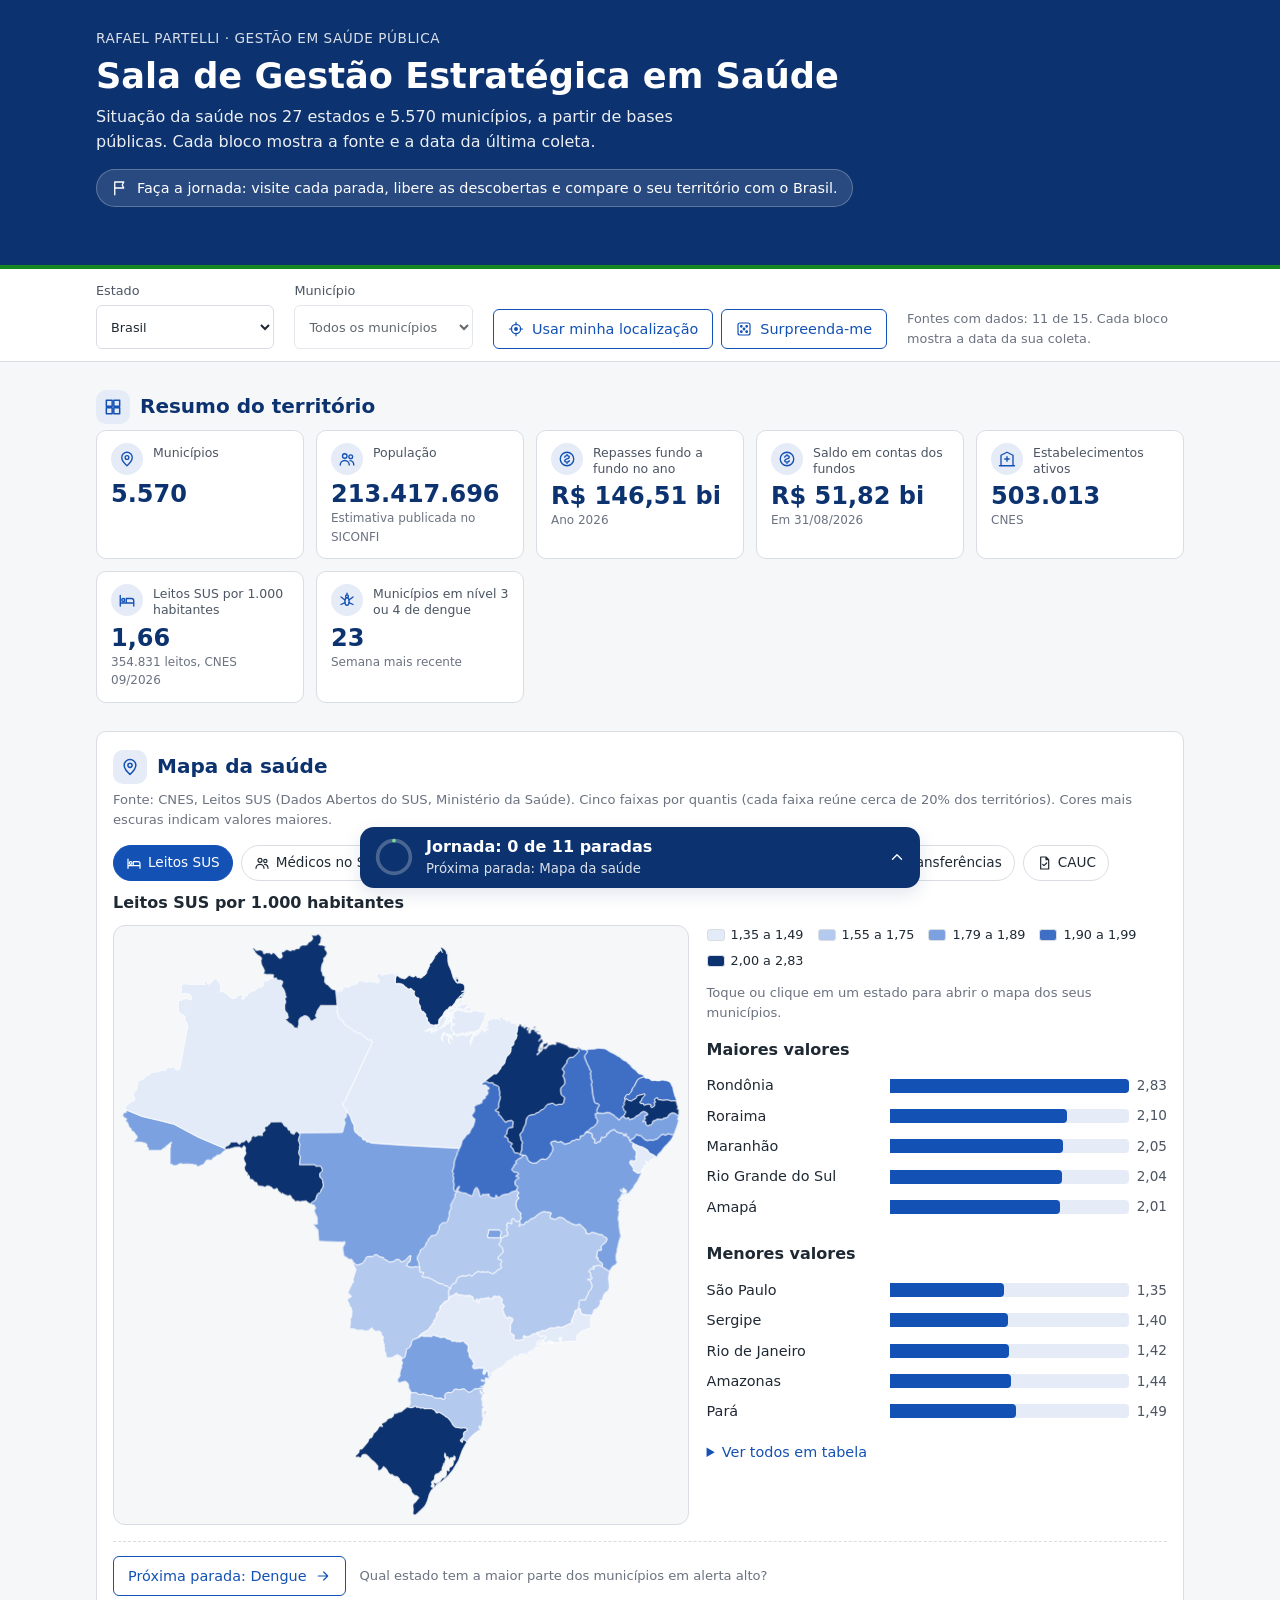
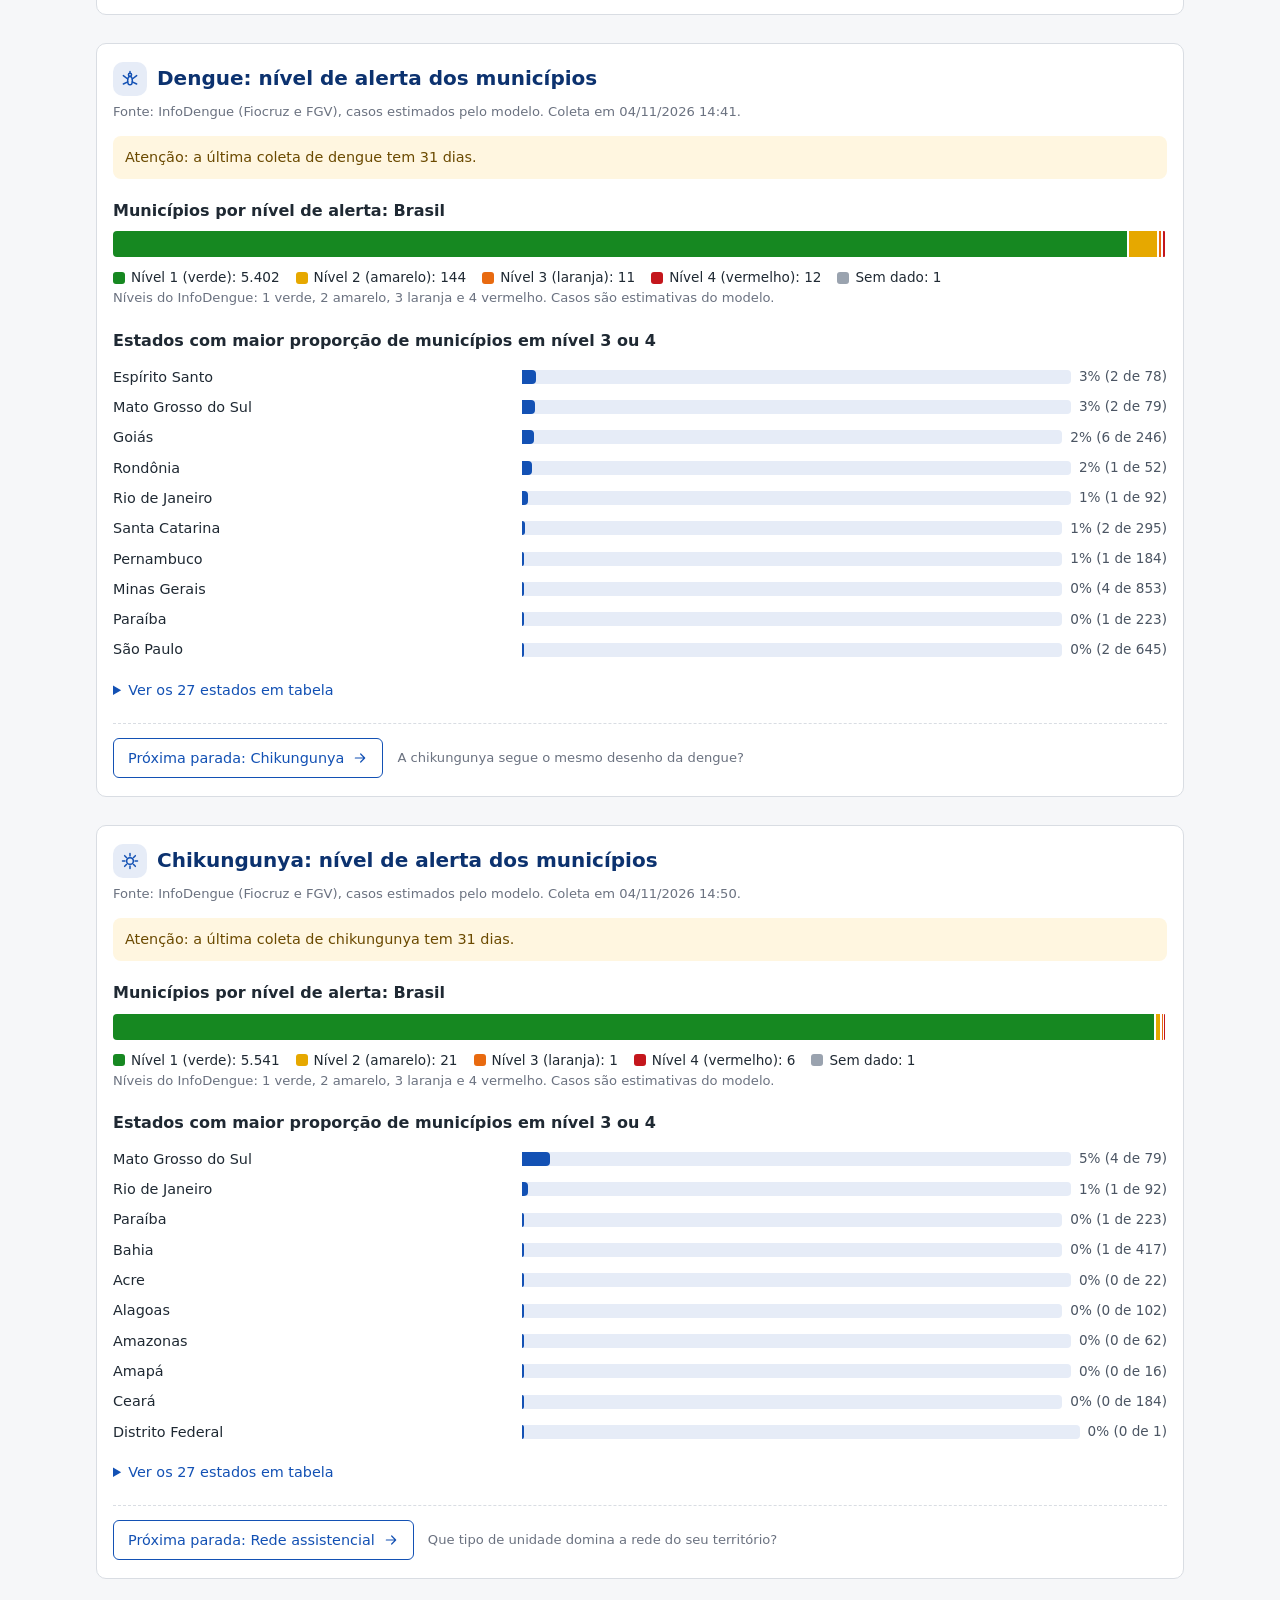
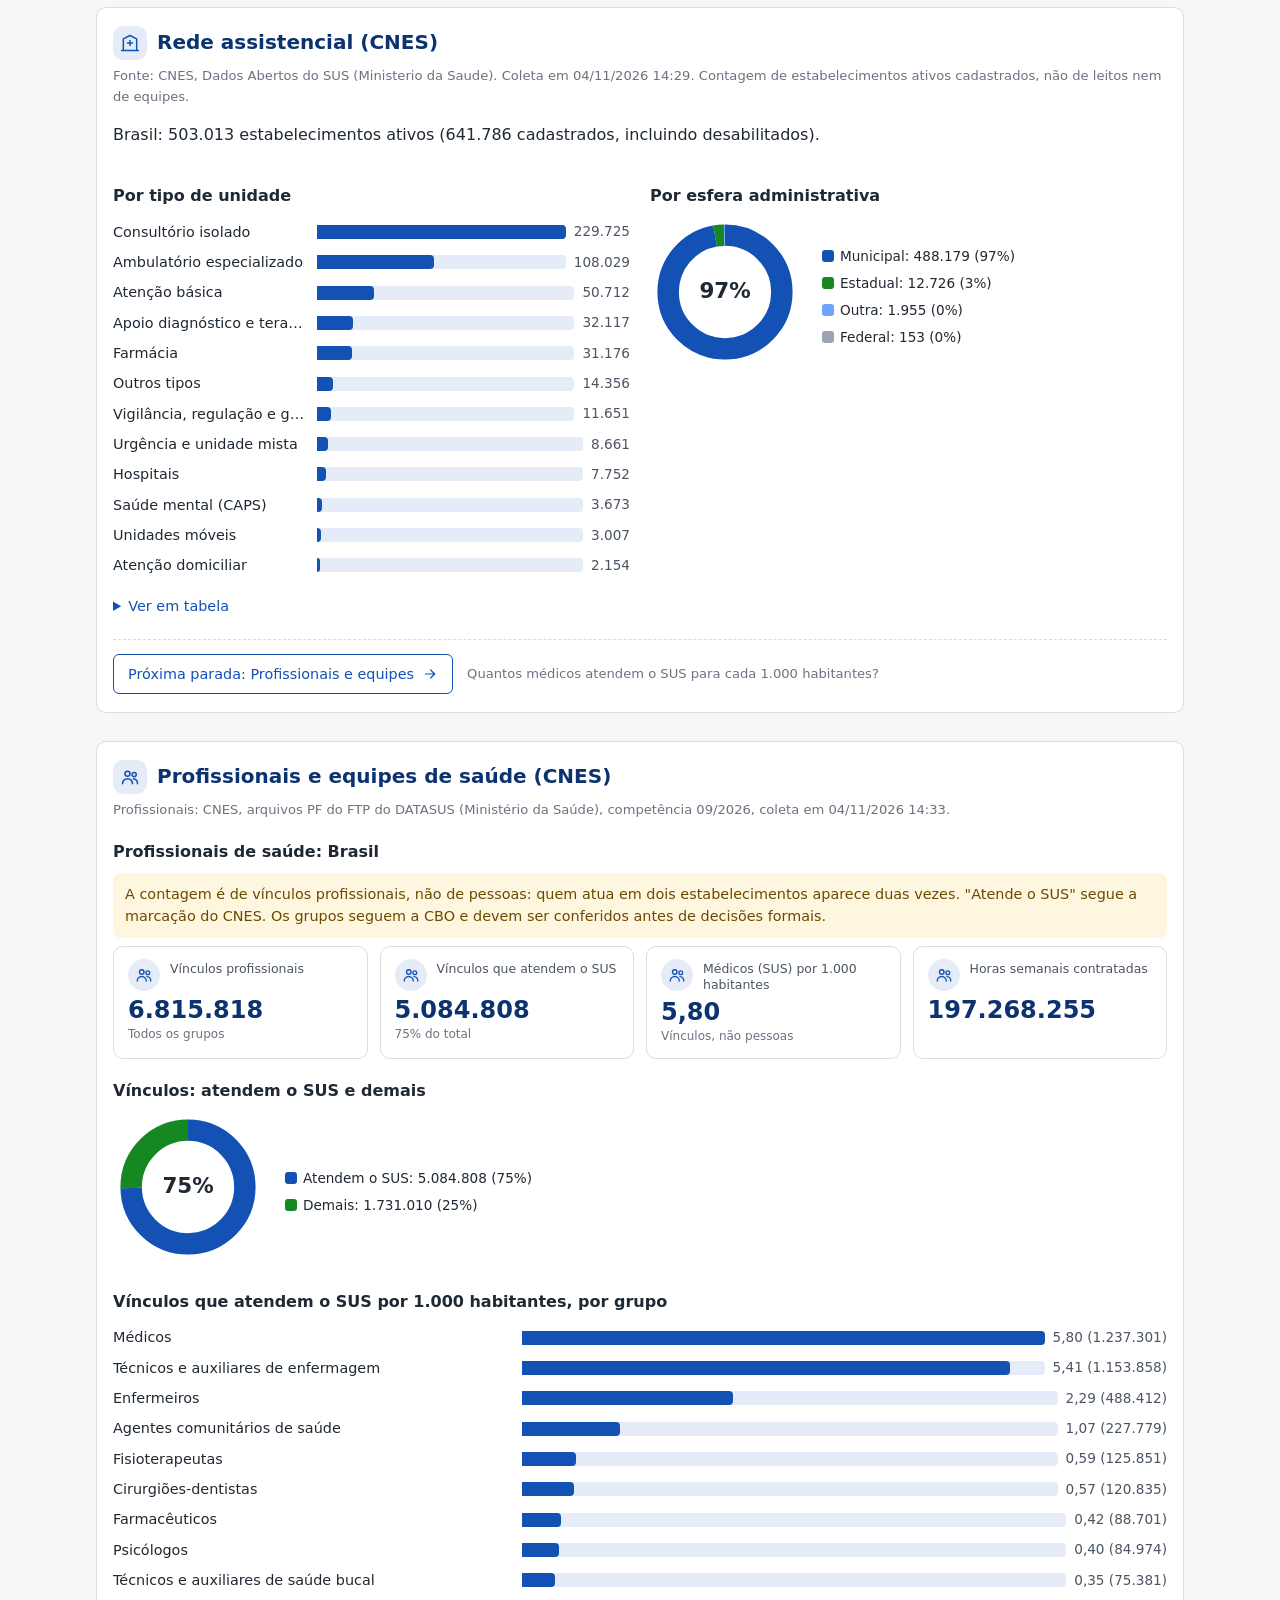
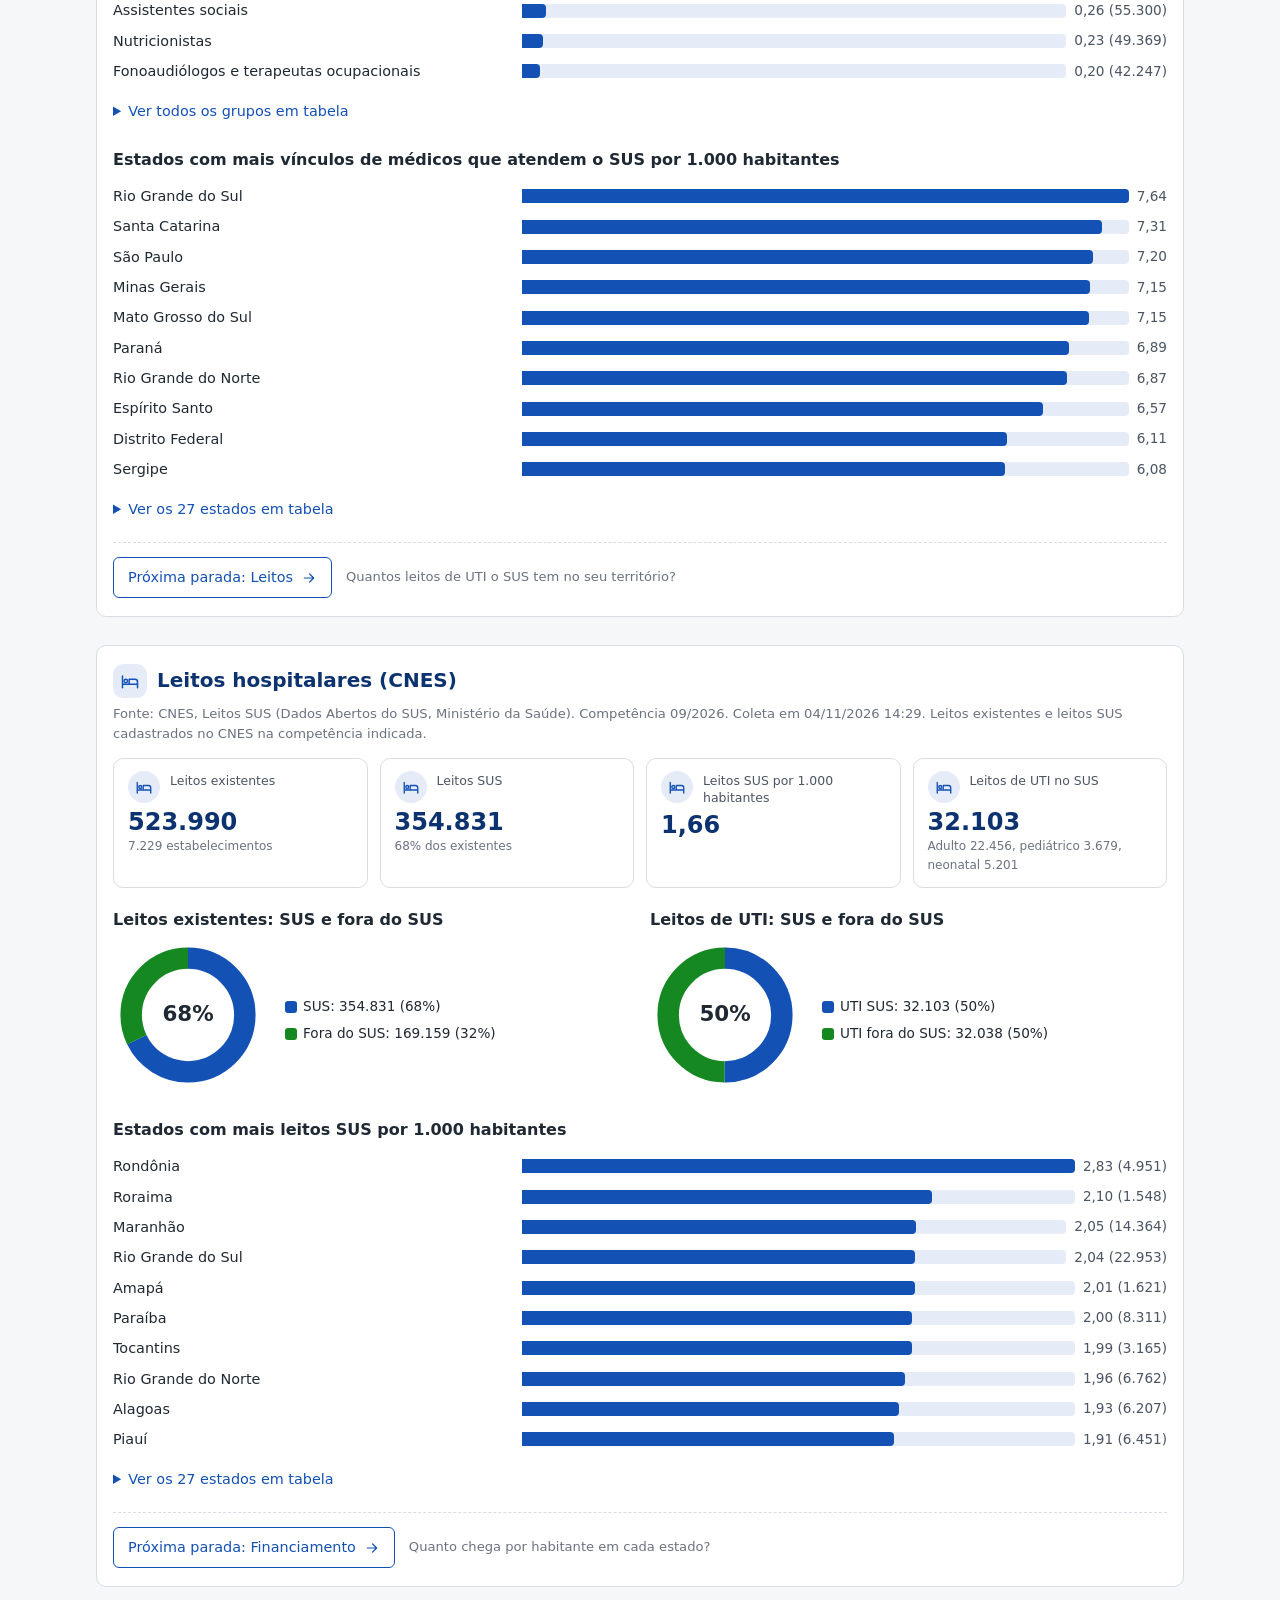
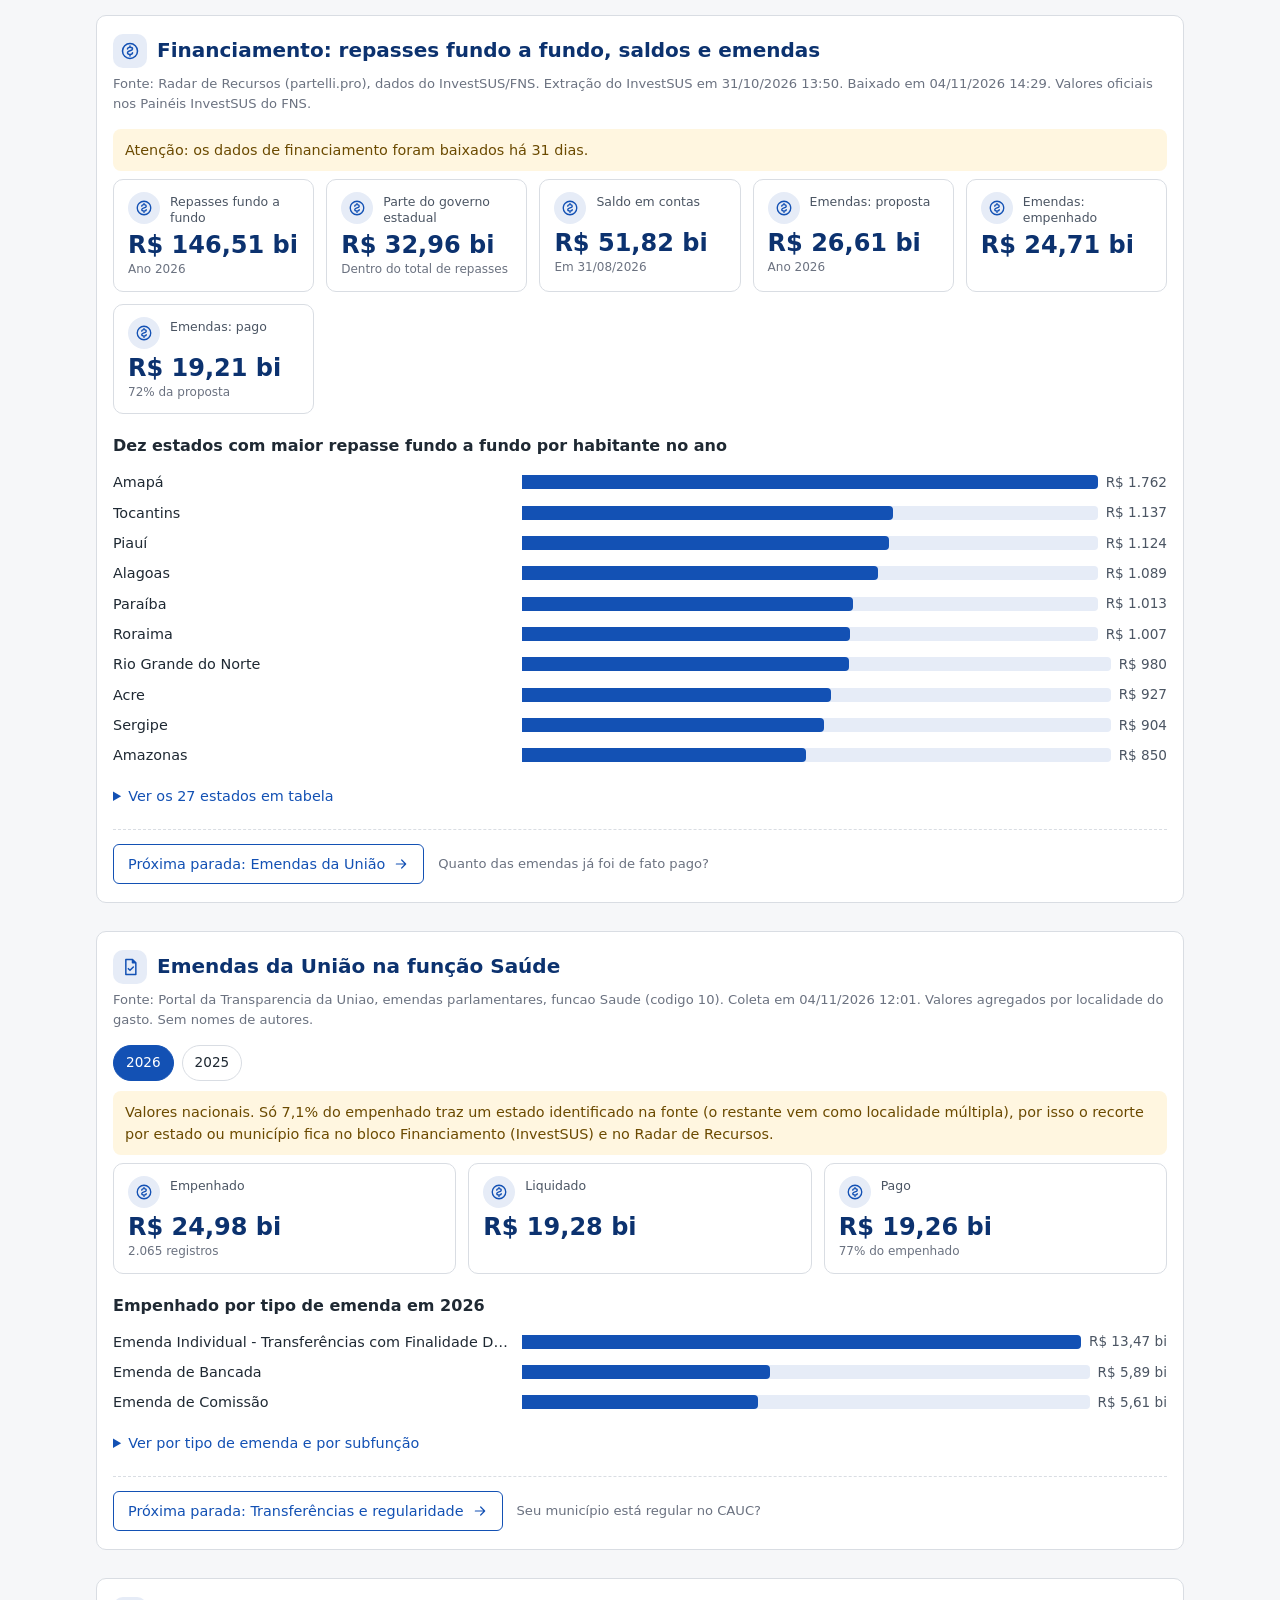
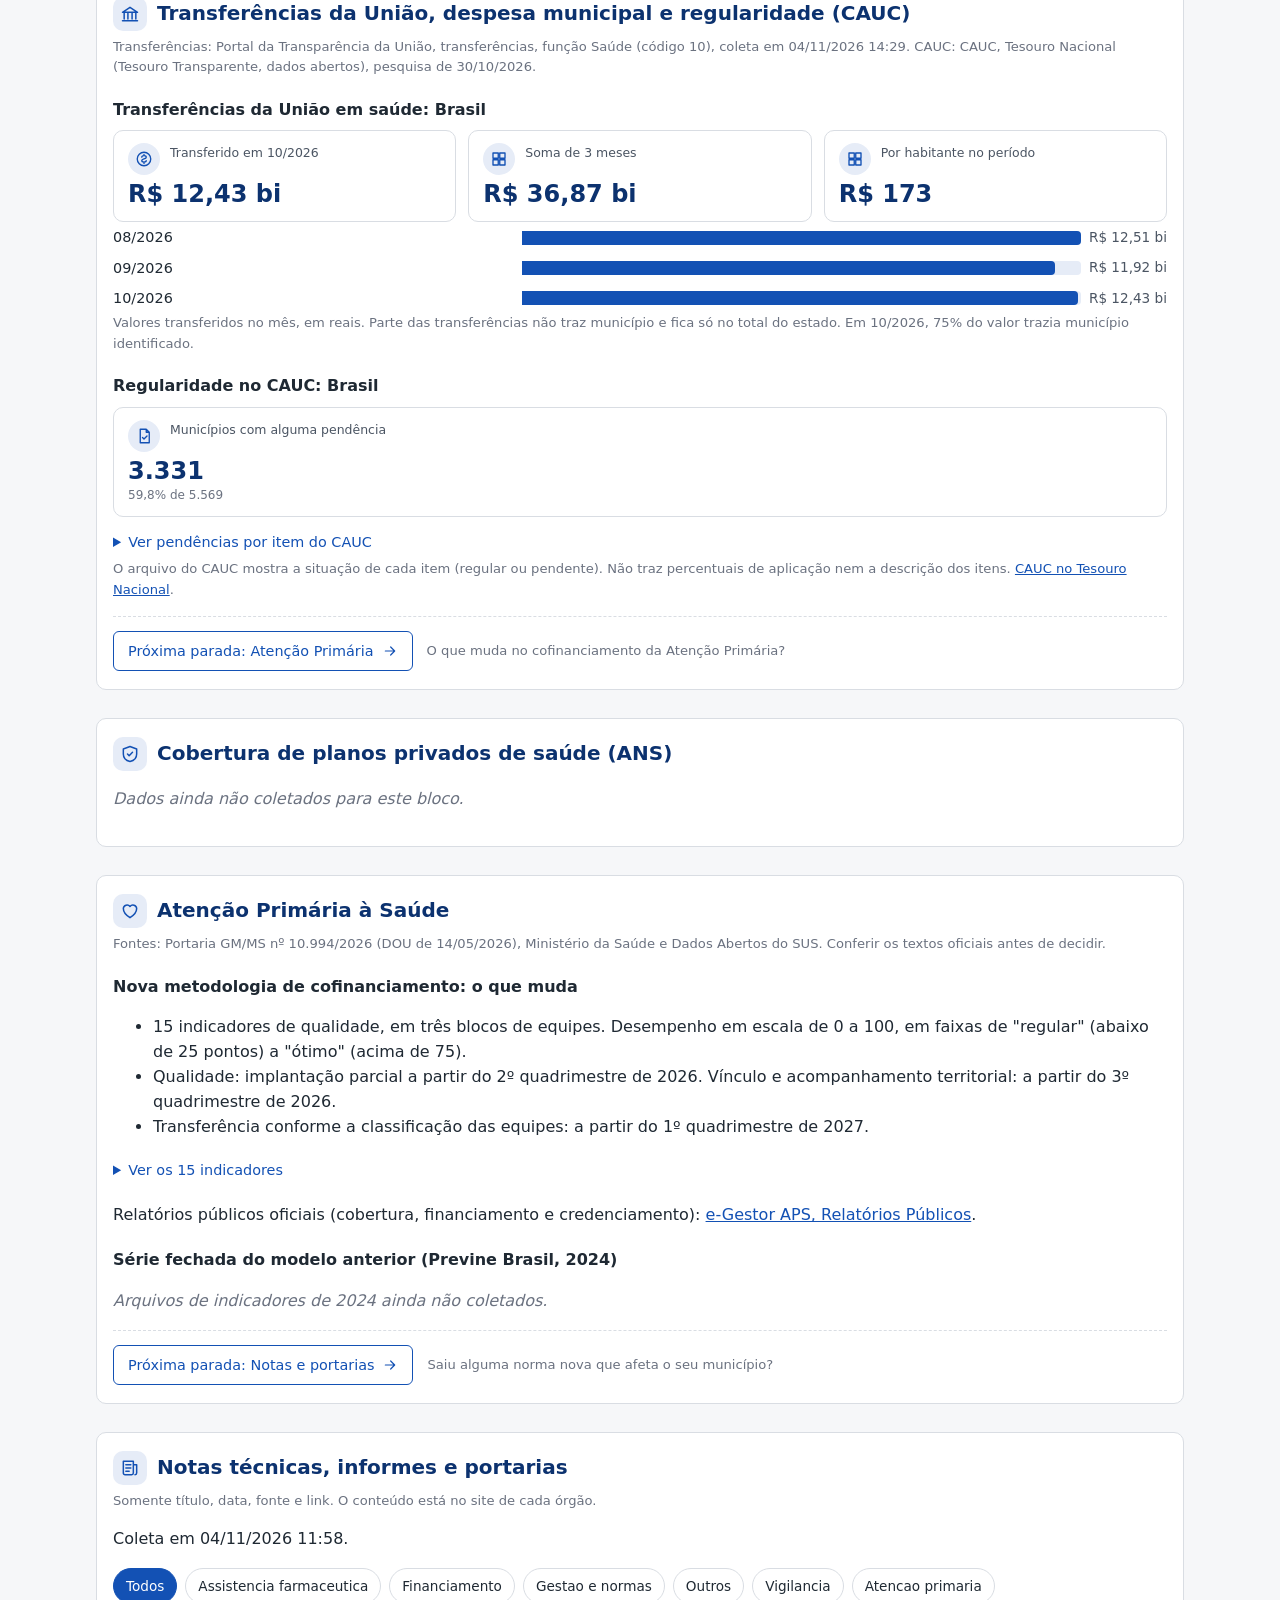
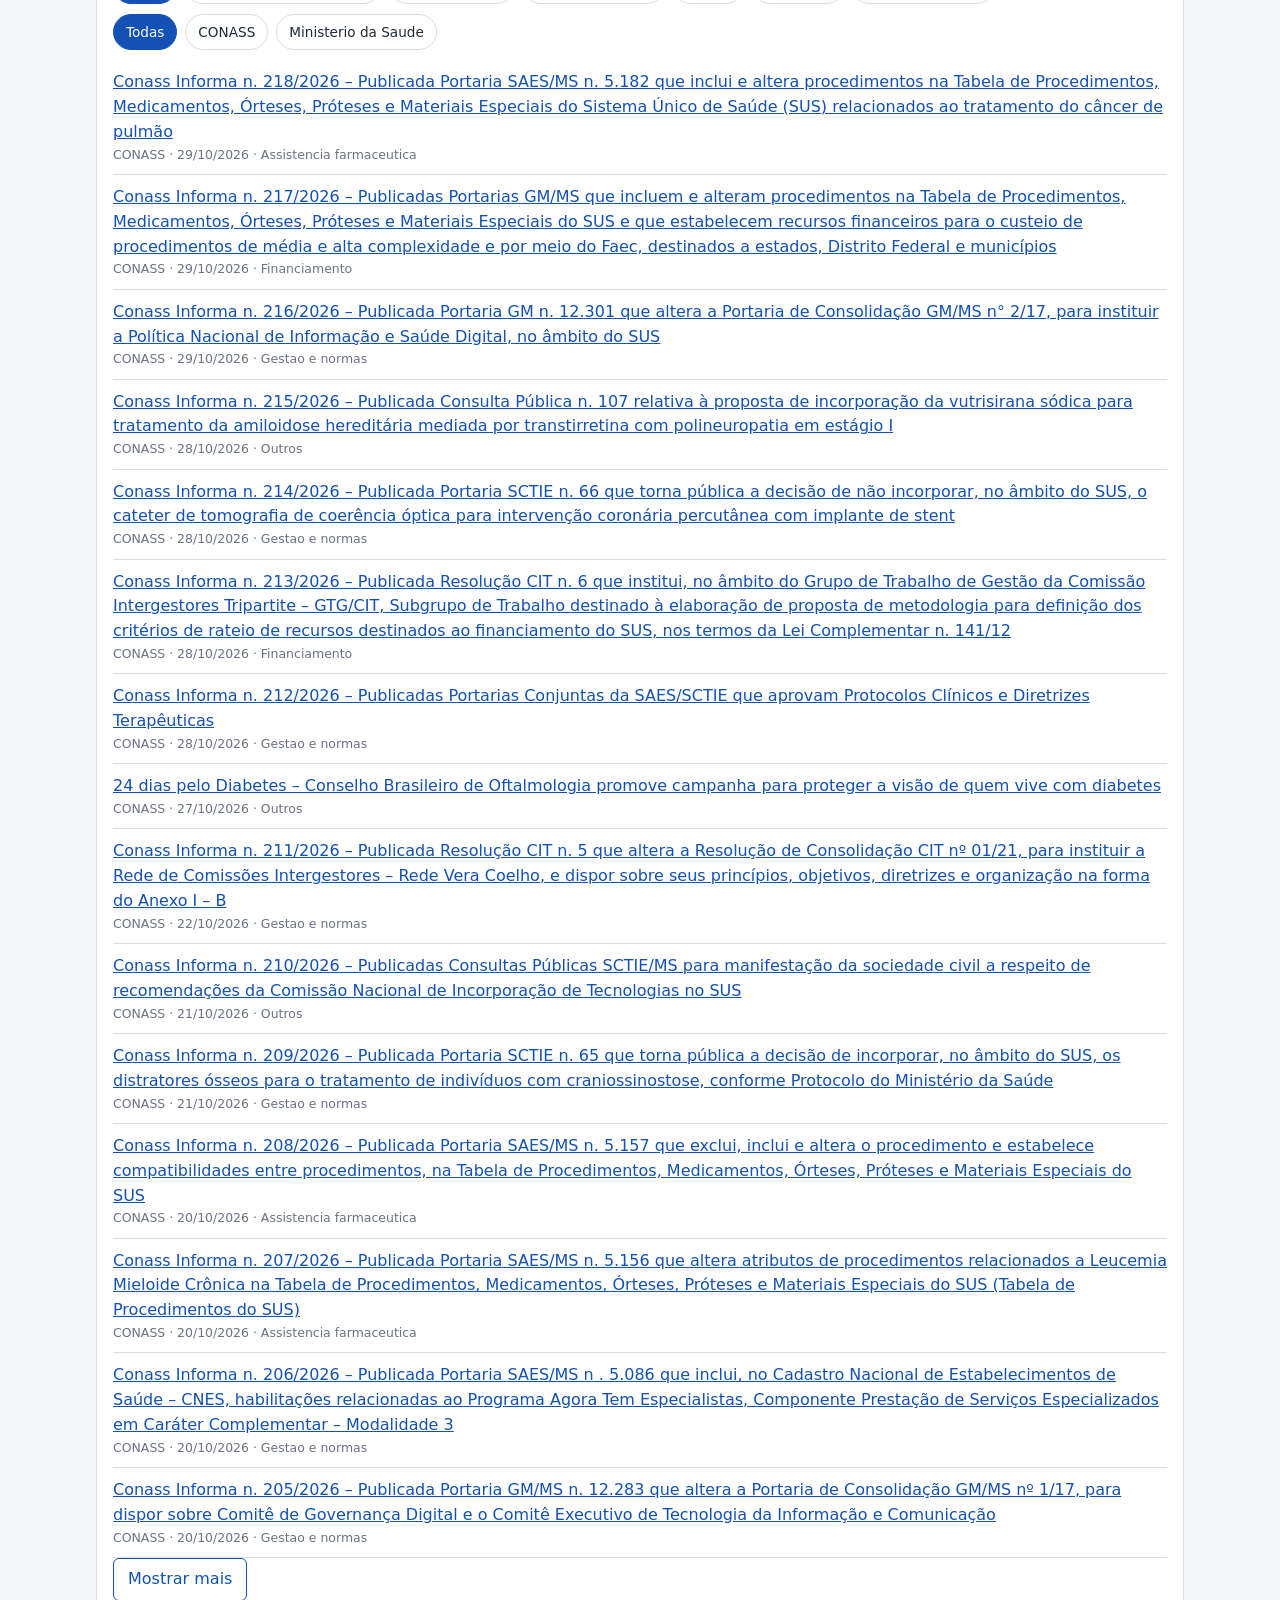
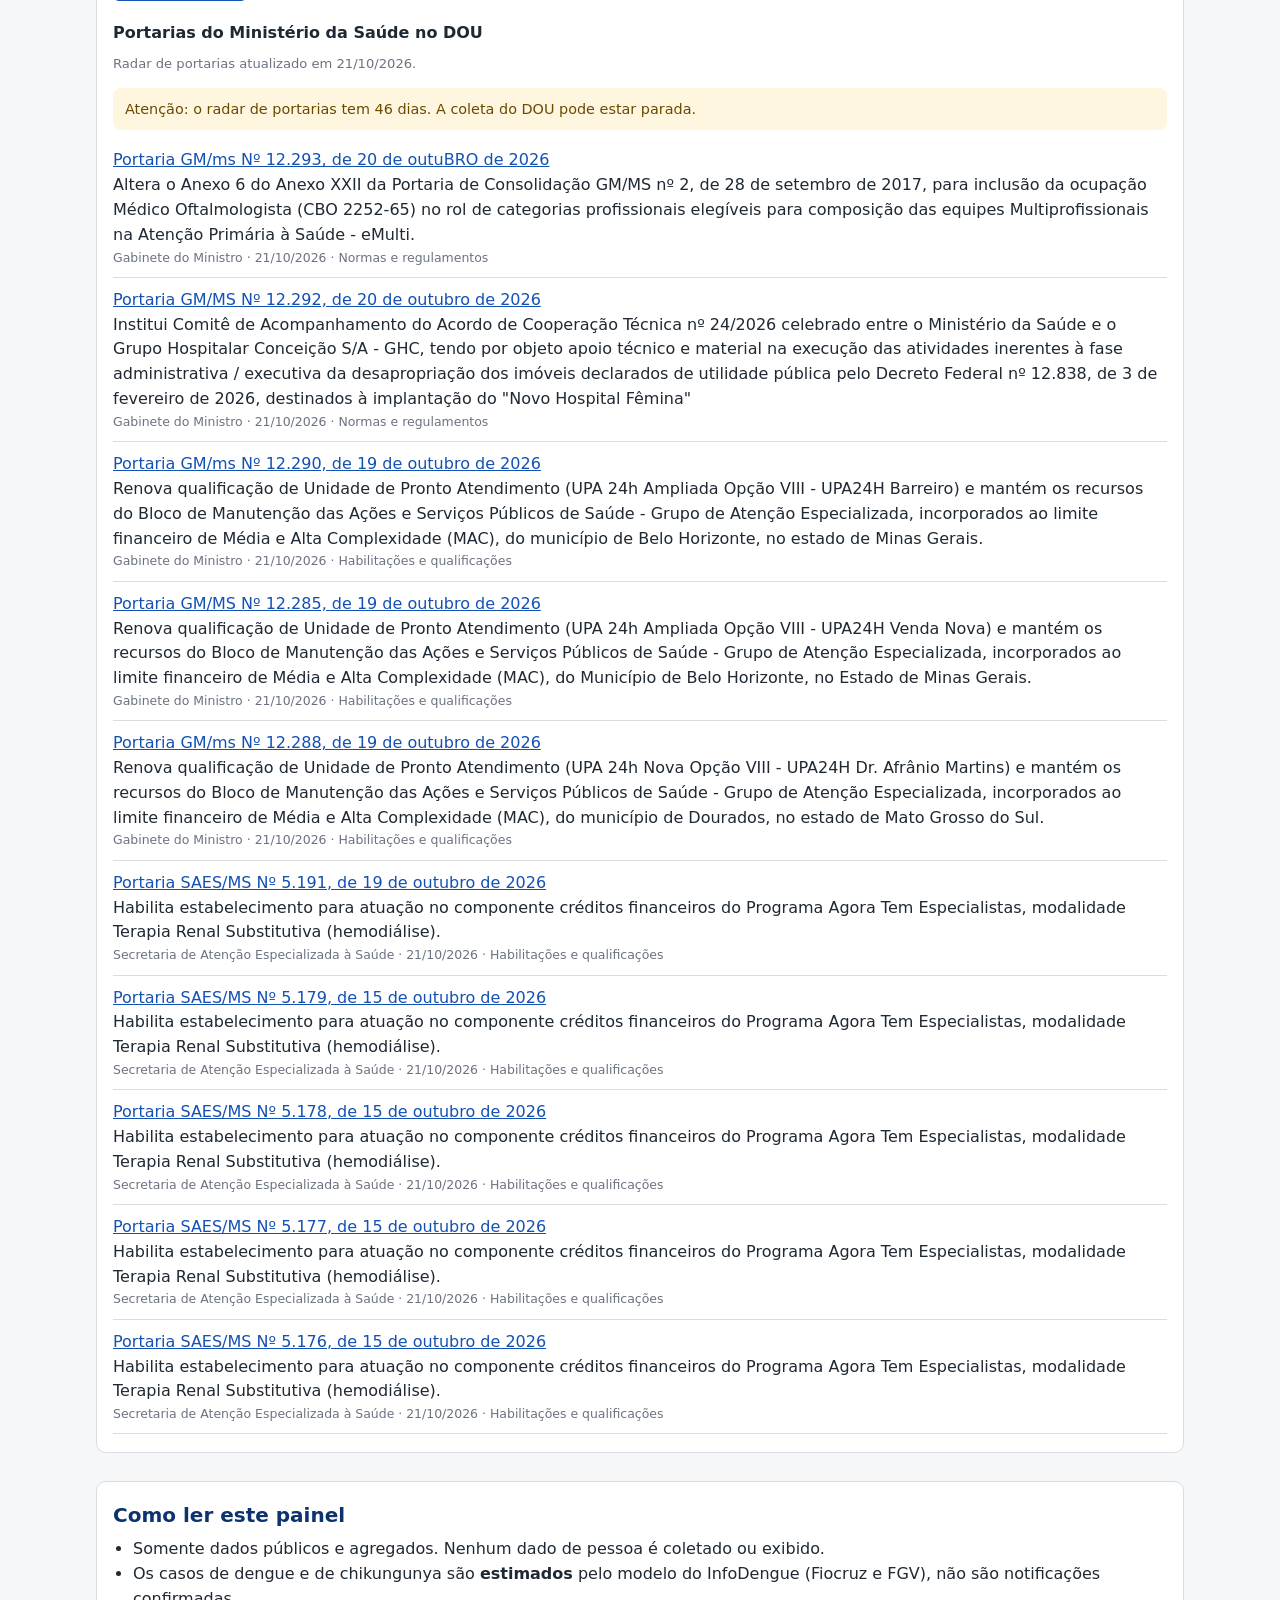
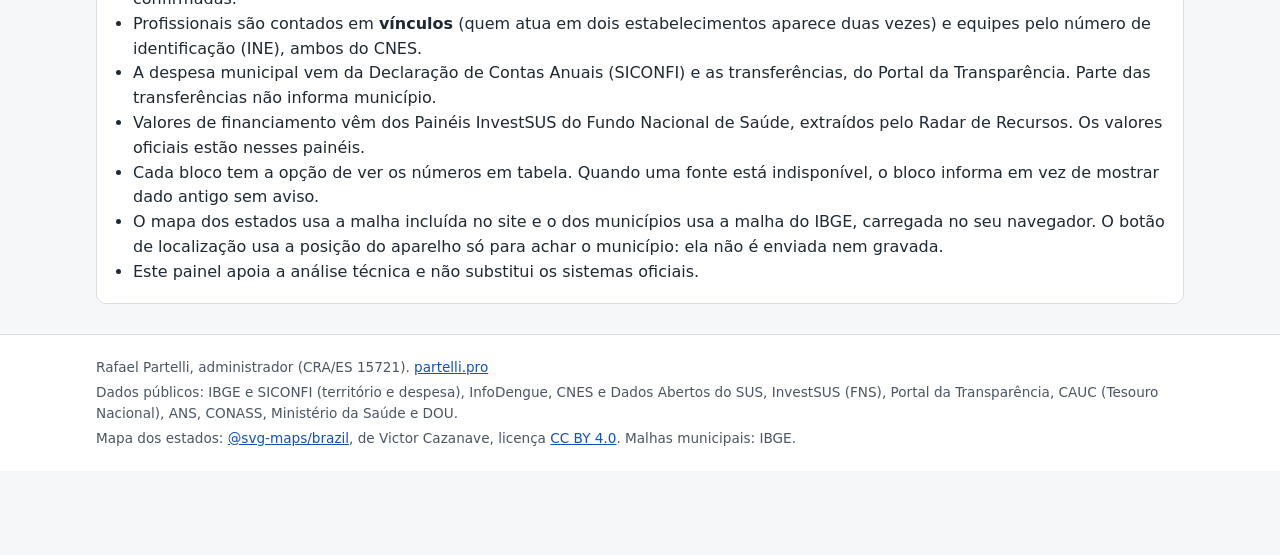
==== index.html @ 97176ddf "design v4: mapa por estado e municipio, geolocalizacao, graficos, icones, animacoes e jornada Co-Aut" ====
<!doctype html>
<html lang="pt-BR">
<head>
<meta charset="utf-8">
<meta name="viewport" content="width=device-width, initial-scale=1">
<title>Sala de Gestão Estratégica em Saúde | Rafael Partelli</title>
<meta name="description" content="Painel nacional para gestores de saúde: dengue, chikungunya, rede assistencial, profissionais, equipes, leitos, financiamento, emendas, despesa municipal, atenção primária e notas técnicas, com dados públicos e data de atualização de cada fonte.">
<meta property="og:title" content="Sala de Gestão Estratégica em Saúde">
<meta property="og:description" content="Dados públicos de saúde dos 5.570 municípios brasileiros em um só painel, com a fonte e a data de cada informação.">
<meta property="og:type" content="website">
<link rel="icon" href="data:image/svg+xml,%3Csvg xmlns='http://www.w3.org/2000/svg' viewBox='0 0 32 32'%3E%3Crect width='32' height='32' rx='6' fill='%231351B4'/%3E%3Cpath d='M14 7h4v7h7v4h-7v7h-4v-7H7v-4h7z' fill='%23fff'/%3E%3C/svg%3E">
<meta name="theme-color" content="#0c326f">
<link rel="stylesheet" href="css/sala.css?v=4">
</head>
<body>
<noscript><p class="sem-js">Este painel precisa de JavaScript para carregar os dados.</p></noscript>
<a class="pular" href="#conteudo">Ir para o conteúdo</a>
<header class="topo">
  <div class="miolo">
    <p class="marca">Rafael Partelli · Gestão em saúde pública</p>
    <h1>Sala de Gestão Estratégica em Saúde</h1>
    <p class="lead">Situação da saúde nos 27 estados e 5.570 municípios, a partir de bases públicas. Cada bloco mostra a fonte e a data da última coleta.</p>
    <p class="convite" data-ico="trilha" data-tam="18">Faça a jornada: visite cada parada, libere as descobertas e compare o seu território com o Brasil.</p>
  </div>
  <svg class="ecg" viewBox="0 0 600 60" preserveAspectRatio="none" aria-hidden="true" focusable="false"><polyline points="0,30 80,30 100,30 112,8 126,52 140,18 152,30 260,30 290,30 302,8 316,52 330,18 342,30 450,30 480,30 492,8 506,52 520,18 532,30 600,30"/></svg>
</header>

<nav class="filtros" aria-label="Escolha do território">
  <div class="miolo filtros-linha">
    <label>Estado
      <select id="selUF"><option value="BR">Brasil</option></select>
    </label>
    <label>Município
      <select id="selMun" disabled><option value="">Todos os municípios</option></select>
    </label>
    <div class="filtros-acoes">
      <button type="button" id="btnLocal" class="botao botao-icone" data-ico="local" data-tam="16" title="O navegador pede sua permissão. A posição não é enviada nem gravada.">Usar minha localização</button>
      <button type="button" id="btnSorte" class="botao botao-icone" data-ico="dado" data-tam="16">Surpreenda-me</button>
    </div>
    <p id="selo" class="selo" role="status" aria-live="polite">Carregando dados...</p>
    <p id="geo-status" class="selo geo-status" role="status" aria-live="polite"></p>
  </div>
</nav>

<main id="conteudo" class="miolo">
  <section aria-labelledby="h-resumo">
    <h2 id="h-resumo"><span class="ico" data-ico="resumo"></span>Resumo do território</h2>
    <div id="kpis" class="kpis"></div>
  </section>

  <section aria-labelledby="h-mapa" class="bloco rev" id="mod-mapa">
    <h2 id="h-mapa"><span class="ico" data-ico="mapa"></span>Mapa da saúde</h2>
    <p class="fonte" id="fonte-mapa"></p>
    <div id="mapa-corpo"><p class="indisponivel">Carregando o mapa...</p></div>
  </section>

  <section aria-labelledby="h-dengue" class="bloco rev" id="mod-dengue">
    <h2 id="h-dengue"><span class="ico" data-ico="dengue"></span>Dengue: nível de alerta dos municípios</h2>
    <p class="fonte" id="fonte-dengue"></p>
    <div id="dengue"></div>
  </section>

  <section aria-labelledby="h-chik" class="bloco rev" id="mod-chik">
    <h2 id="h-chik"><span class="ico" data-ico="chik"></span>Chikungunya: nível de alerta dos municípios</h2>
    <p class="fonte" id="fonte-chik"></p>
    <div id="chik"></div>
  </section>

  <section aria-labelledby="h-rede" class="bloco rev" id="mod-rede">
    <h2 id="h-rede"><span class="ico" data-ico="rede"></span>Rede assistencial (CNES)</h2>
    <p class="fonte" id="fonte-rede"></p>
    <div id="rede"></div>
  </section>

  <section aria-labelledby="h-pessoal" class="bloco rev" id="mod-pessoal">
    <h2 id="h-pessoal"><span class="ico" data-ico="pessoal"></span>Profissionais e equipes de saúde (CNES)</h2>
    <p class="fonte" id="fonte-pessoal"></p>
    <div id="pessoal"></div>
  </section>

  <section aria-labelledby="h-leitos" class="bloco rev" id="mod-leitos">
    <h2 id="h-leitos"><span class="ico" data-ico="leitos"></span>Leitos hospitalares (CNES)</h2>
    <p class="fonte" id="fonte-leitos"></p>
    <div id="leitos"></div>
  </section>

  <section aria-labelledby="h-fin" class="bloco rev" id="mod-fin">
    <h2 id="h-fin"><span class="ico" data-ico="fin"></span>Financiamento: repasses fundo a fundo, saldos e emendas</h2>
    <p class="fonte" id="fonte-fin"></p>
    <div id="fin"></div>
  </section>

  <section aria-labelledby="h-em" class="bloco rev" id="mod-em">
    <h2 id="h-em"><span class="ico" data-ico="em"></span>Emendas da União na função Saúde</h2>
    <p class="fonte" id="fonte-em"></p>
    <div id="em"></div>
  </section>

  <section aria-labelledby="h-rec" class="bloco rev" id="mod-rec">
    <h2 id="h-rec"><span class="ico" data-ico="rec"></span>Transferências da União, despesa municipal e regularidade (CAUC)</h2>
    <p class="fonte" id="fonte-rec"></p>
    <div id="rec"></div>
  </section>

  <section aria-labelledby="h-planos" class="bloco rev" id="mod-planos">
    <h2 id="h-planos"><span class="ico" data-ico="planos"></span>Cobertura de planos privados de saúde (ANS)</h2>
    <p class="fonte" id="fonte-planos"></p>
    <div id="planos"></div>
  </section>

  <section aria-labelledby="h-aps" class="bloco rev" id="mod-aps">
    <h2 id="h-aps"><span class="ico" data-ico="aps"></span>Atenção Primária à Saúde</h2>
    <p class="fonte" id="fonte-aps"></p>
    <div id="aps"></div>
  </section>

  <section aria-labelledby="h-notas" class="bloco rev" id="mod-notas">
    <h2 id="h-notas"><span class="ico" data-ico="notas"></span>Notas técnicas, informes e portarias</h2>
    <p class="fonte" id="fonte-notas"></p>
    <div id="notas"></div>
  </section>

  <section id="mod-fim" class="bloco fim" aria-labelledby="h-fim" hidden></section>

  <section aria-labelledby="h-metodo" class="bloco">
    <h2 id="h-metodo">Como ler este painel</h2>
    <ul class="metodo">
      <li>Somente dados públicos e agregados. Nenhum dado de pessoa é coletado ou exibido.</li>
      <li>Os casos de dengue e de chikungunya são <strong>estimados</strong> pelo modelo do InfoDengue (Fiocruz e FGV), não são notificações confirmadas.</li>
      <li>Profissionais são contados em <strong>vínculos</strong> (quem atua em dois estabelecimentos aparece duas vezes) e equipes pelo número de identificação (INE), ambos do CNES.</li>
      <li>A despesa municipal vem da Declaração de Contas Anuais (SICONFI) e as transferências, do Portal da Transparência. Parte das transferências não informa município.</li>
      <li>Valores de financiamento vêm dos Painéis InvestSUS do Fundo Nacional de Saúde, extraídos pelo Radar de Recursos. Os valores oficiais estão nesses painéis.</li>
      <li>Cada bloco tem a opção de ver os números em tabela. Quando uma fonte está indisponível, o bloco informa em vez de mostrar dado antigo sem aviso.</li>
      <li>O mapa dos estados usa a malha incluída no site e o dos municípios usa a malha do IBGE, carregada no seu navegador. O botão de localização usa a posição do aparelho só para achar o município: ela não é enviada nem gravada.</li>
      <li>Este painel apoia a análise técnica e não substitui os sistemas oficiais.</li>
    </ul>
  </section>
</main>

<footer class="rodape">
  <div class="miolo">
    <p>Rafael Partelli, administrador (CRA/ES 15721). <a href="https://partelli.pro/">partelli.pro</a></p>
    <p>Dados públicos: IBGE e SICONFI (território e despesa), InfoDengue, CNES e Dados Abertos do SUS, InvestSUS (FNS), Portal da Transparência, CAUC (Tesouro Nacional), ANS, CONASS, Ministério da Saúde e DOU.</p>
  </div>
  <div class="miolo"><p>Mapa dos estados: <a href="https://github.com/VictorCazanave/svg-maps" rel="noopener">@svg-maps/brazil</a>, de Victor Cazanave, licença <a href="https://creativecommons.org/licenses/by/4.0/" rel="noopener">CC BY 4.0</a>. Malhas municipais: IBGE.</p></div>
</footer>
<aside id="jornada" class="jornada" aria-label="Sua jornada pela Sala"></aside>
<script type="module" src="js/app.js?v=3"></script>
</body>
</html>
---- css/sala.css ----
:root{
  --azul:#1351b4; --azul-escuro:#0c326f; --verde:#168821;
  --fundo:#f6f7f9; --superficie:#ffffff; --linha:#d9dde3;
  --texto:#1f2933; --texto2:#4b5563; --mudo:#6b7280; --foco:#c05a00;
  --n1:#168821; --n2:#e6a800; --n3:#e86a10; --n4:#c4161c; --semdado:#9aa3af;
  --barra:#1351b4; --barra-fundo:#e6ecf7; --aviso-bg:#fff6e0; --aviso-tx:#6b4a00;
  --e0:#d5d9df; --e1:#e3ebf8; --e2:#b4c9ee; --e3:#7ca1e0; --e4:#3f6fc4; --e5:#0c326f;
  --c1:#1351b4; --c2:#168821; --c3:#6fa3ff; --c4:#9aa3af; --sombra:0 6px 18px rgba(12,50,111,.12);
  color-scheme:light;
}
@media (prefers-color-scheme:dark){
  :root:not([data-theme="light"]){
    --azul:#6fa3ff; --azul-escuro:#0c326f; --verde:#4cc15a;
    --fundo:#0f141b; --superficie:#171e28; --linha:#2b3646;
    --texto:#e8ecf1; --texto2:#b6c0cc; --mudo:#93a0b0; --foco:#ffb366;
    --n1:#3fae4b; --n2:#d9a400; --n3:#e8782a; --n4:#e5484d; --semdado:#6b7686;
    --barra:#6fa3ff; --barra-fundo:#22304a; --aviso-bg:#3a2f12; --aviso-tx:#ffd98a;
    --e0:#3a4554; --e1:#1f2d48; --e2:#2d4b82; --e3:#4676c6; --e4:#7aa9ff; --e5:#c4dbff;
    --c1:#6fa3ff; --c2:#4cc15a; --c3:#e6a800; --c4:#6b7686; --sombra:0 6px 18px rgba(0,0,0,.4);
    color-scheme:dark;
  }
}
*{box-sizing:border-box}
html{-webkit-text-size-adjust:100%}
body{margin:0;background:var(--fundo);color:var(--texto);font:16px/1.55 system-ui,-apple-system,"Segoe UI",Roboto,Arial,sans-serif}
.miolo{max-width:1120px;margin:0 auto;padding:0 16px}
a{color:var(--azul)}
:focus-visible{outline:3px solid var(--foco);outline-offset:2px}
.pular{position:absolute;left:-999px;top:0;background:var(--azul);color:#fff;padding:8px 12px;z-index:10}
.pular:focus{left:8px;top:8px}
.topo{background:var(--azul-escuro);color:#fff;padding:28px 0 24px;border-bottom:4px solid var(--verde)}
.topo .marca{margin:0 0 6px;font-size:.85rem;letter-spacing:.04em;text-transform:uppercase;opacity:.85}
.topo h1{margin:0 0 8px;font-size:clamp(1.5rem,4.5vw,2.2rem);line-height:1.2}
.topo .lead{margin:0;max-width:62ch;opacity:.92}
.filtros{background:var(--superficie);border-bottom:1px solid var(--linha);position:static;z-index:5}
@media (min-width:760px){.filtros{position:sticky;top:0}}
.filtros-linha{display:flex;flex-wrap:wrap;gap:12px 20px;align-items:end;padding-top:12px;padding-bottom:12px}
.filtros label{display:flex;flex-direction:column;font-size:.8rem;color:var(--texto2);gap:4px;min-width:150px;flex:1 1 150px;max-width:300px}
select{font:inherit;padding:9px 10px;border:1px solid var(--linha);border-radius:6px;background:var(--superficie);color:var(--texto);min-height:44px}
.selo{margin:0;font-size:.8rem;color:var(--mudo);flex:2 1 220px}
h2{font-size:1.25rem;margin:0 0 6px;color:var(--azul-escuro)}
@media (prefers-color-scheme:dark){:root:not([data-theme="light"]) h2{color:var(--texto)}}
h3{font-size:1rem;margin:20px 0 8px}
section{margin:28px 0}
.bloco{background:var(--superficie);border:1px solid var(--linha);border-radius:10px;padding:18px 16px}
.fonte{margin:0 0 14px;font-size:.82rem;color:var(--mudo)}
.aviso{background:var(--aviso-bg);color:var(--aviso-tx);border-radius:8px;padding:10px 12px;font-size:.9rem;margin:8px 0}
.kpis{display:grid;grid-template-columns:repeat(auto-fit,minmax(170px,1fr));gap:12px}
.kpi{background:var(--superficie);border:1px solid var(--linha);border-radius:10px;padding:12px 14px}
.kpi .rot{font-size:.78rem;color:var(--texto2)}
.kpi .val{font-size:1.5rem;font-weight:700;line-height:1.25;color:var(--azul-escuro)}
.kpi .nota{font-size:.75rem;color:var(--mudo)}
@media (prefers-color-scheme:dark){:root:not([data-theme="light"]) .kpi .val{color:var(--texto)}}
.grade2{display:grid;grid-template-columns:1fr;gap:20px}
@media (min-width:860px){.grade2{grid-template-columns:1fr 1fr}}
.rank{list-style:none;margin:0;padding:0}
.rank li{display:grid;grid-template-columns:minmax(80px,38%) 1fr auto;gap:8px;align-items:center;padding:4px 0;font-size:.9rem}
.rank .nome{overflow:hidden;text-overflow:ellipsis;white-space:nowrap}
.rank .trilho{background:var(--barra-fundo);height:14px;border-radius:0 4px 4px 0}
.rank .barra{display:block;height:100%;width:0;background:var(--barra);border-radius:0 4px 4px 0;min-width:2px;transition:width 1s cubic-bezier(.2,.8,.2,1)}
.rank.vis .barra{width:var(--w)}
.rank .num{font-variant-numeric:tabular-nums;color:var(--texto2);font-size:.85rem}
.pilha{display:flex;height:26px;border-radius:4px;overflow:hidden;gap:2px;background:var(--superficie)}
.pilha span{display:block;height:100%;min-width:0}
.legenda{display:flex;flex-wrap:wrap;gap:6px 16px;list-style:none;margin:10px 0 0;padding:0;font-size:.85rem}
.legenda li{display:flex;align-items:center;gap:6px}
.legenda i{width:12px;height:12px;border-radius:3px;display:inline-block}
.n1{background:var(--n1)}.n2{background:var(--n2)}.n3{background:var(--n3)}.n4{background:var(--n4)}.n0{background:var(--semdado)}
table{border-collapse:collapse;width:100%;font-size:.88rem}
th,td{text-align:left;padding:6px 8px;border-bottom:1px solid var(--linha);vertical-align:top}
td.n,th.n{text-align:right;font-variant-numeric:tabular-nums}
.tabela-rolavel{overflow-x:auto}
details{margin-top:10px}
summary{cursor:pointer;color:var(--azul);font-size:.9rem;min-height:32px;padding:4px 0}
.cartao-mun{border:1px solid var(--linha);border-radius:10px;padding:14px;margin-top:14px;background:var(--fundo)}
.cartao-mun h3{margin-top:0}
.selonivel{display:inline-flex;align-items:center;gap:6px;font-weight:600;padding:3px 10px;border-radius:999px;color:#fff;font-size:.85rem}
.selonivel.n2{color:#1f2933}
.spark{display:block;margin-top:6px}
.lista-notas{list-style:none;margin:0;padding:0}
.lista-notas li{padding:10px 0;border-bottom:1px solid var(--linha)}
.lista-notas .meta{font-size:.78rem;color:var(--mudo)}
.chips{display:flex;flex-wrap:wrap;gap:8px;margin-bottom:10px}
.chip{border:1px solid var(--linha);background:var(--superficie);color:var(--texto);border-radius:999px;padding:6px 12px;font:inherit;font-size:.85rem;cursor:pointer;min-height:36px}
.chip[aria-pressed="true"]{background:var(--azul);border-color:var(--azul);color:#fff}
@media (prefers-color-scheme:dark){:root:not([data-theme="light"]) .chip[aria-pressed="true"]{color:#0b1220}}
.botao{font:inherit;border:1px solid var(--azul);background:transparent;color:var(--azul);border-radius:6px;padding:8px 14px;cursor:pointer;min-height:40px}
.metodo{margin:0;padding-left:20px}
.rodape{background:var(--superficie);border-top:1px solid var(--linha);padding:18px 0;font-size:.85rem;color:var(--texto2);margin-top:30px}
.rodape p{margin:4px 0}
.indisponivel{color:var(--mudo);font-style:italic}

.sem-js{background:var(--aviso-bg);color:var(--aviso-tx);padding:12px 16px;margin:16px;border-radius:8px}

/* ---------- v4: icones, cards, graficos, mapa, jornada e animacoes ---------- */
.icone{flex:none;vertical-align:-4px}
h2 .ico{display:inline-flex;align-items:center;justify-content:center;width:34px;height:34px;margin-right:10px;border-radius:10px;background:var(--barra-fundo);color:var(--azul);vertical-align:middle}
h2 .ico .icone{vertical-align:0}
.topo{position:relative;overflow:hidden;padding-bottom:58px}
.topo .miolo{position:relative;z-index:1}
.topo .convite{margin:14px 0 0;display:inline-flex;gap:8px;align-items:center;background:rgba(255,255,255,.12);border:1px solid rgba(255,255,255,.25);border-radius:999px;padding:7px 14px;font-size:.9rem}
.ecg{position:absolute;left:0;right:0;bottom:2px;width:100%;height:44px;opacity:.3;pointer-events:none}
.ecg polyline{fill:none;stroke:#7be08a;stroke-width:2;stroke-linejoin:round;stroke-dasharray:1400;stroke-dashoffset:1400;animation:ecg 6s linear infinite}
@keyframes ecg{0%{stroke-dashoffset:1400}60%,100%{stroke-dashoffset:0}}
.filtros-acoes{display:flex;flex-wrap:wrap;gap:8px}
.botao-icone{display:inline-flex;align-items:center;gap:8px;text-decoration:none;font-size:.9rem;transition:background .2s,color .2s,transform .2s}
.botao-icone:hover{background:var(--azul);color:#fff;transform:translateY(-1px)}
@media (prefers-color-scheme:dark){:root:not([data-theme="light"]) .botao-icone:hover{color:#0b1220}}
.botao-icone[disabled]{opacity:.6;cursor:progress}
.botao-link{background:none;border:0;color:var(--azul);text-decoration:underline;cursor:pointer;font:inherit;font-size:.85rem;min-height:36px}
.geo-status{flex-basis:100%}
.geo-status:empty{display:none}
.bloco{scroll-margin-top:96px}
.kpi{position:relative;transition:transform .2s,box-shadow .2s,border-color .2s}
.kpi-topo{display:flex;gap:10px;align-items:flex-start;margin-bottom:4px}
.kpi .ic{display:inline-flex;align-items:center;justify-content:center;width:32px;height:32px;border-radius:50%;background:var(--barra-fundo);color:var(--azul);flex:none}
.kpi .rot{padding-top:2px;line-height:1.3}
.kpi.vis:hover{transform:translateY(-3px);box-shadow:var(--sombra);border-color:var(--azul)}
.kpis{grid-template-columns:repeat(auto-fit,minmax(190px,1fr))}
.kpi-grande{font-size:1.8rem;font-weight:700;margin:4px 0;color:var(--azul-escuro)}
@media (prefers-color-scheme:dark){:root:not([data-theme="light"]) .kpi-grande{color:var(--texto)}}
/* entrada */
.rev{opacity:0;transform:translateY(14px);transition:opacity .6s ease,transform .6s ease}
.rev.vis{opacity:1;transform:none}
.kpis .kpi:nth-child(2){transition-delay:.06s}.kpis .kpi:nth-child(3){transition-delay:.12s}.kpis .kpi:nth-child(4){transition-delay:.18s}.kpis .kpi:nth-child(5){transition-delay:.24s}.kpis .kpi:nth-child(6){transition-delay:.3s}.kpis .kpi:nth-child(7){transition-delay:.36s}
.rank.rev{transform:none}
.rank li{transition:background .15s}
.rank li:hover{background:var(--barra-fundo);border-radius:6px}
/* rosca e comparativo */
.rosca-caixa{display:flex;flex-wrap:wrap;align-items:center;gap:6px 22px;margin:8px 0}
.rosca{width:150px;height:150px;flex:none}
.rosca circle{fill:none;stroke-width:6}
.rosca-fundo{stroke:var(--barra-fundo)}
.rosca-fatia{stroke-dasharray:0 100;transition:stroke-dasharray 1.1s cubic-bezier(.2,.8,.2,1)}
.rev.vis .rosca-fatia{stroke-dasharray:var(--p) var(--q)}
.rosca-fatia.c1{stroke:var(--c1)}.rosca-fatia.c2{stroke:var(--c2)}.rosca-fatia.c3{stroke:var(--c3)}.rosca-fatia.c4{stroke:var(--c4)}
.rosca-centro{font-size:6px;font-weight:700;fill:var(--texto)}
.legenda-v{flex-direction:column;gap:6px}
.cc1{background:var(--c1)}.cc2{background:var(--c2)}.cc3{background:var(--c3)}.cc4{background:var(--c4)}
.comp{margin:10px 0 18px}
.comp-trilho{position:relative;height:18px;background:var(--barra-fundo);border-radius:9px}
.comp-barra{display:block;height:100%;width:0;background:var(--barra);border-radius:9px;transition:width 1s cubic-bezier(.2,.8,.2,1)}
.comp.vis .comp-barra{width:var(--w)}
.comp-marca{position:absolute;top:-5px;width:3px;height:28px;background:var(--texto);border-radius:2px}
.comp-leg{display:flex;flex-wrap:wrap;justify-content:space-between;gap:4px 16px;font-size:.82rem;color:var(--texto2);margin-top:8px}
/* mapa */
.camadas .chip{display:inline-flex;align-items:center;gap:6px}
.mapa-titulo{margin:6px 0 10px}
.mapa-grade{display:grid;grid-template-columns:1fr;gap:18px}
@media (min-width:900px){.mapa-grade{grid-template-columns:minmax(0,1.25fr) minmax(0,1fr)}}
.mapa-caixa{position:relative;background:var(--fundo);border:1px solid var(--linha);border-radius:12px;padding:8px;min-height:260px;display:flex;align-items:center;justify-content:center}
.mapa-svg{width:100%;height:auto;max-height:620px;display:block}
.mapa-svg .area{stroke:var(--superficie);stroke-width:.8;cursor:pointer;transition:fill .5s,stroke .2s,filter .2s;animation:surge .5s both;animation-delay:calc(var(--i) * 18ms);outline:none}
@keyframes surge{from{opacity:0;transform:scale(.97)}to{opacity:1;transform:none}}
.area.e0{fill:var(--e0)}.area.e1{fill:var(--e1)}.area.e2{fill:var(--e2)}.area.e3{fill:var(--e3)}.area.e4{fill:var(--e4)}.area.e5{fill:var(--e5)}
.mapa-svg .area:hover,.mapa-svg .area:focus-visible{stroke:var(--foco);stroke-width:2;filter:brightness(1.08)}
.mapa-svg .area.sel{stroke:var(--foco);stroke-width:2.4}
.pino{fill:var(--foco);stroke:#fff;stroke-width:1.2}
.pino-onda{fill:none;stroke:var(--foco);stroke-width:1.4;transform-box:fill-box;transform-origin:center;animation:onda 1.8s ease-out infinite}
@keyframes onda{from{transform:scale(1);opacity:.9}to{transform:scale(4.2);opacity:0}}
.dica{position:absolute;transform:translate(-50%,-100%);background:var(--texto);color:var(--superficie);padding:6px 10px;border-radius:8px;font-size:.82rem;pointer-events:none;white-space:nowrap;max-width:260px;overflow:hidden;text-overflow:ellipsis;z-index:3}
.escala{display:flex;flex-wrap:wrap;gap:6px 14px;list-style:none;margin:0 0 12px;padding:0;font-size:.8rem}
.escala li{display:flex;align-items:center;gap:6px}
.escala i{width:18px;height:12px;border-radius:3px;display:inline-block;border:1px solid var(--linha)}
.escala i.e0{background:var(--e0)}.escala i.e1{background:var(--e1)}.escala i.e2{background:var(--e2)}.escala i.e3{background:var(--e3)}.escala i.e4{background:var(--e4)}.escala i.e5{background:var(--e5)}
.mapa-lado h3:first-of-type{margin-top:12px}
/* jornada */
body{padding-bottom:84px}
.jornada{position:fixed;left:12px;right:12px;bottom:12px;z-index:20;max-width:560px;margin:0 auto}
.j-barra{display:flex;align-items:center;gap:12px;width:100%;background:var(--azul-escuro);color:#fff;border:0;border-radius:14px;padding:8px 14px;cursor:pointer;box-shadow:var(--sombra);font:inherit;text-align:left;min-height:56px;transition:transform .2s}
.j-barra:hover{transform:translateY(-2px)}
.j-barra.completo{background:var(--verde)}
.j-resumo{display:flex;flex-direction:column;flex:1;min-width:0}
.j-resumo small{opacity:.85;white-space:nowrap;overflow:hidden;text-overflow:ellipsis}
.j-anel{width:40px;height:40px;flex:none}
.j-anel circle{fill:none;stroke-width:4}
.j-anel-fundo{stroke:rgba(255,255,255,.25)}
.j-anel-valor{stroke:#7be08a;stroke-linecap:round;transition:stroke-dasharray .8s}
.j-painel{background:var(--superficie);border:1px solid var(--linha);border-radius:14px;box-shadow:var(--sombra);margin-bottom:8px;padding:14px;max-height:62vh;overflow:auto}
.j-topo{display:flex;justify-content:space-between;align-items:center}
.j-topo h2{margin:0;font-size:1.05rem}
.j-fechar{background:none;border:0;color:var(--texto2);cursor:pointer;width:36px;height:36px;border-radius:50%}
.j-lista{list-style:none;margin:8px 0;padding:0}
.j-ir{display:flex;gap:10px;align-items:flex-start;width:100%;background:none;border:0;border-bottom:1px solid var(--linha);padding:9px 2px;cursor:pointer;font:inherit;text-align:left;color:var(--texto)}
.j-ir:hover .j-txt strong{text-decoration:underline}
.j-ico{display:inline-flex;align-items:center;justify-content:center;width:30px;height:30px;border-radius:50%;background:var(--barra-fundo);color:var(--azul);flex:none}
.j-item.ok .j-ico{background:var(--verde);color:#fff}
.j-txt{display:flex;flex-direction:column;gap:2px}
.j-txt small{color:var(--texto2);font-size:.8rem;line-height:1.35}
.j-acoes{display:flex;flex-wrap:wrap;gap:8px;align-items:center;margin-top:8px}
.toast{position:fixed;left:50%;bottom:86px;transform:translate(-50%,16px);background:var(--texto);color:var(--superficie);padding:10px 16px;border-radius:10px;font-size:.88rem;opacity:0;pointer-events:none;transition:opacity .3s,transform .3s;z-index:30;max-width:min(92vw,520px);text-align:center}
.toast.on{opacity:1;transform:translate(-50%,0)}
.proxima{display:flex;flex-wrap:wrap;gap:6px 14px;align-items:center;margin-top:16px;padding-top:14px;border-top:1px dashed var(--linha)}
.proxima .fonte{margin:0}
.fim{border-color:var(--verde);border-width:2px}
.fim h2{display:flex;align-items:center;gap:10px}
.fim .icone{color:var(--verde);animation:pulsa 1.6s ease-in-out 3}
@keyframes pulsa{50%{transform:scale(1.25)}}
.fim-lista{padding-left:20px}
.fim-lista li{margin:6px 0}
@media (prefers-reduced-motion:reduce){
  *,*::before,*::after{animation:none!important;transition:none!important}
  .rev{opacity:1!important;transform:none!important}
  .ecg polyline{stroke-dashoffset:0}
}
@media print{.rev{opacity:1!important;transform:none!important}.jornada,.toast,.ecg{display:none}}
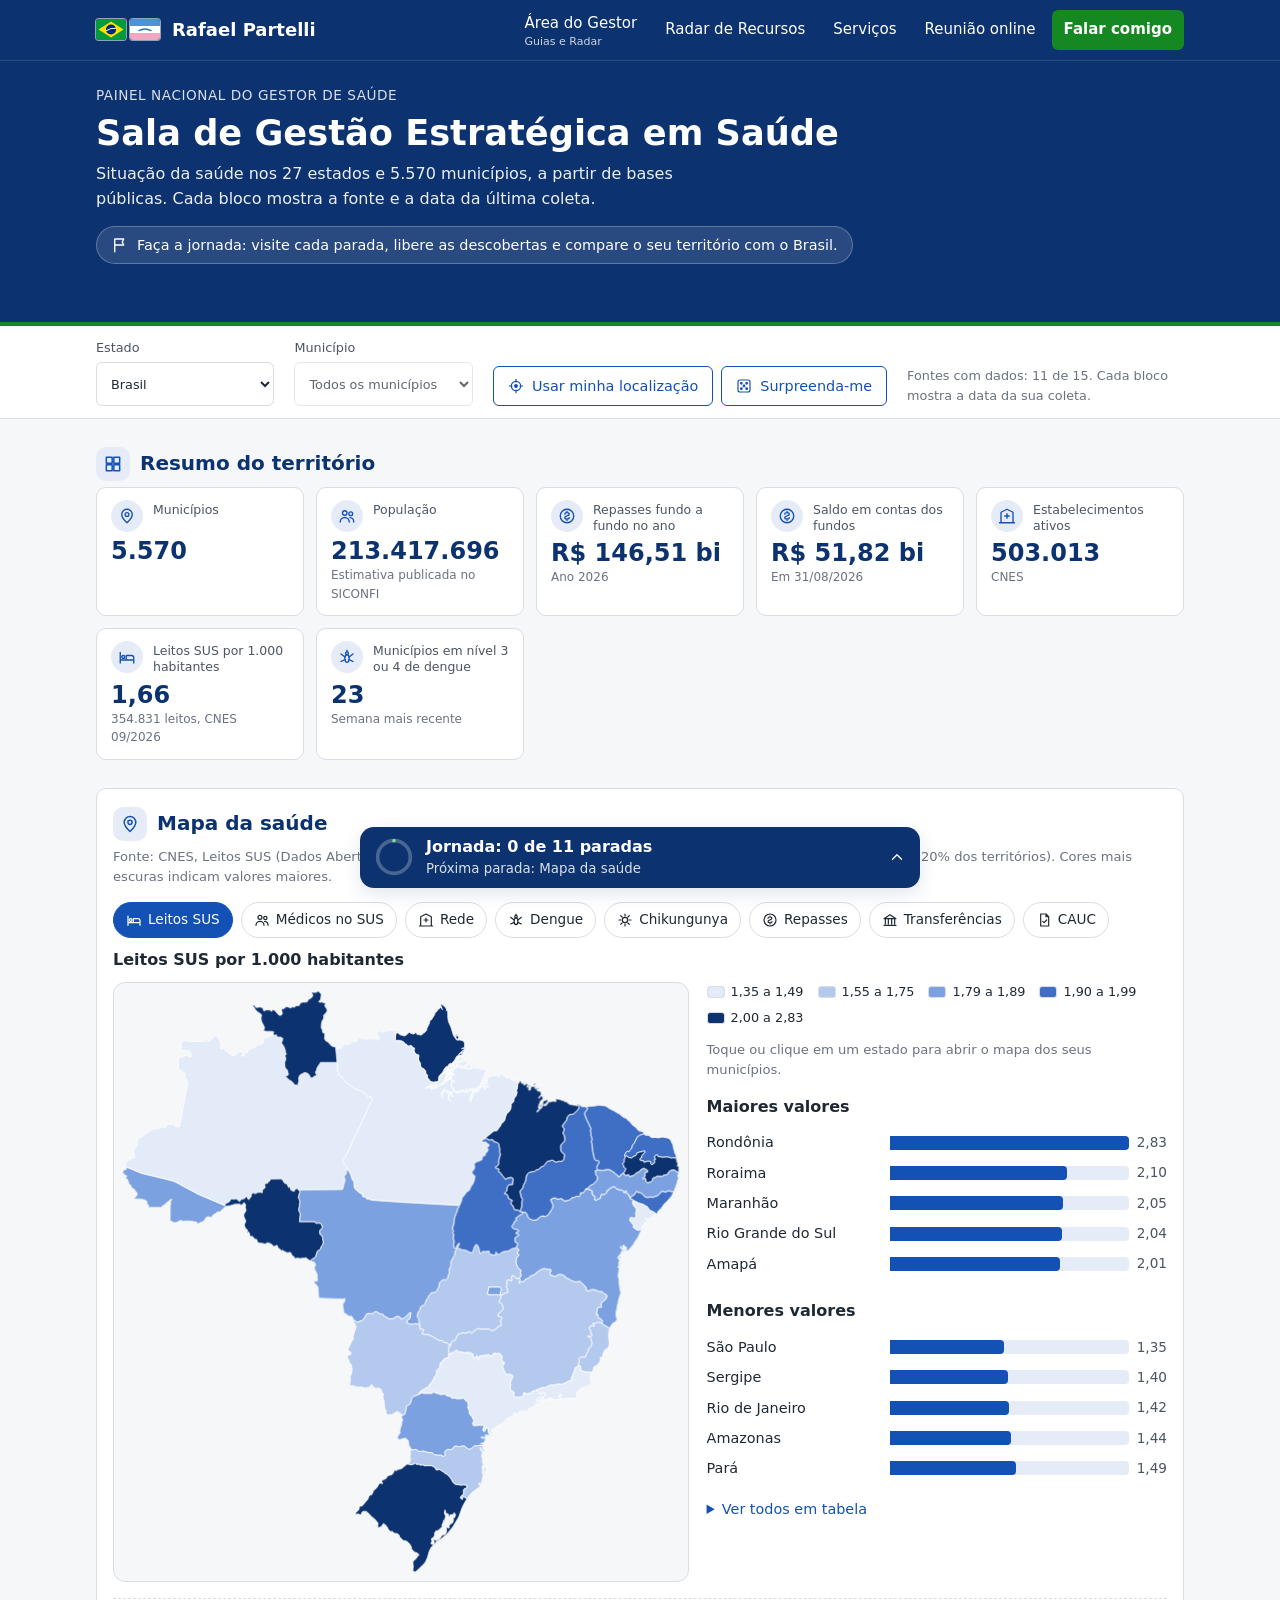
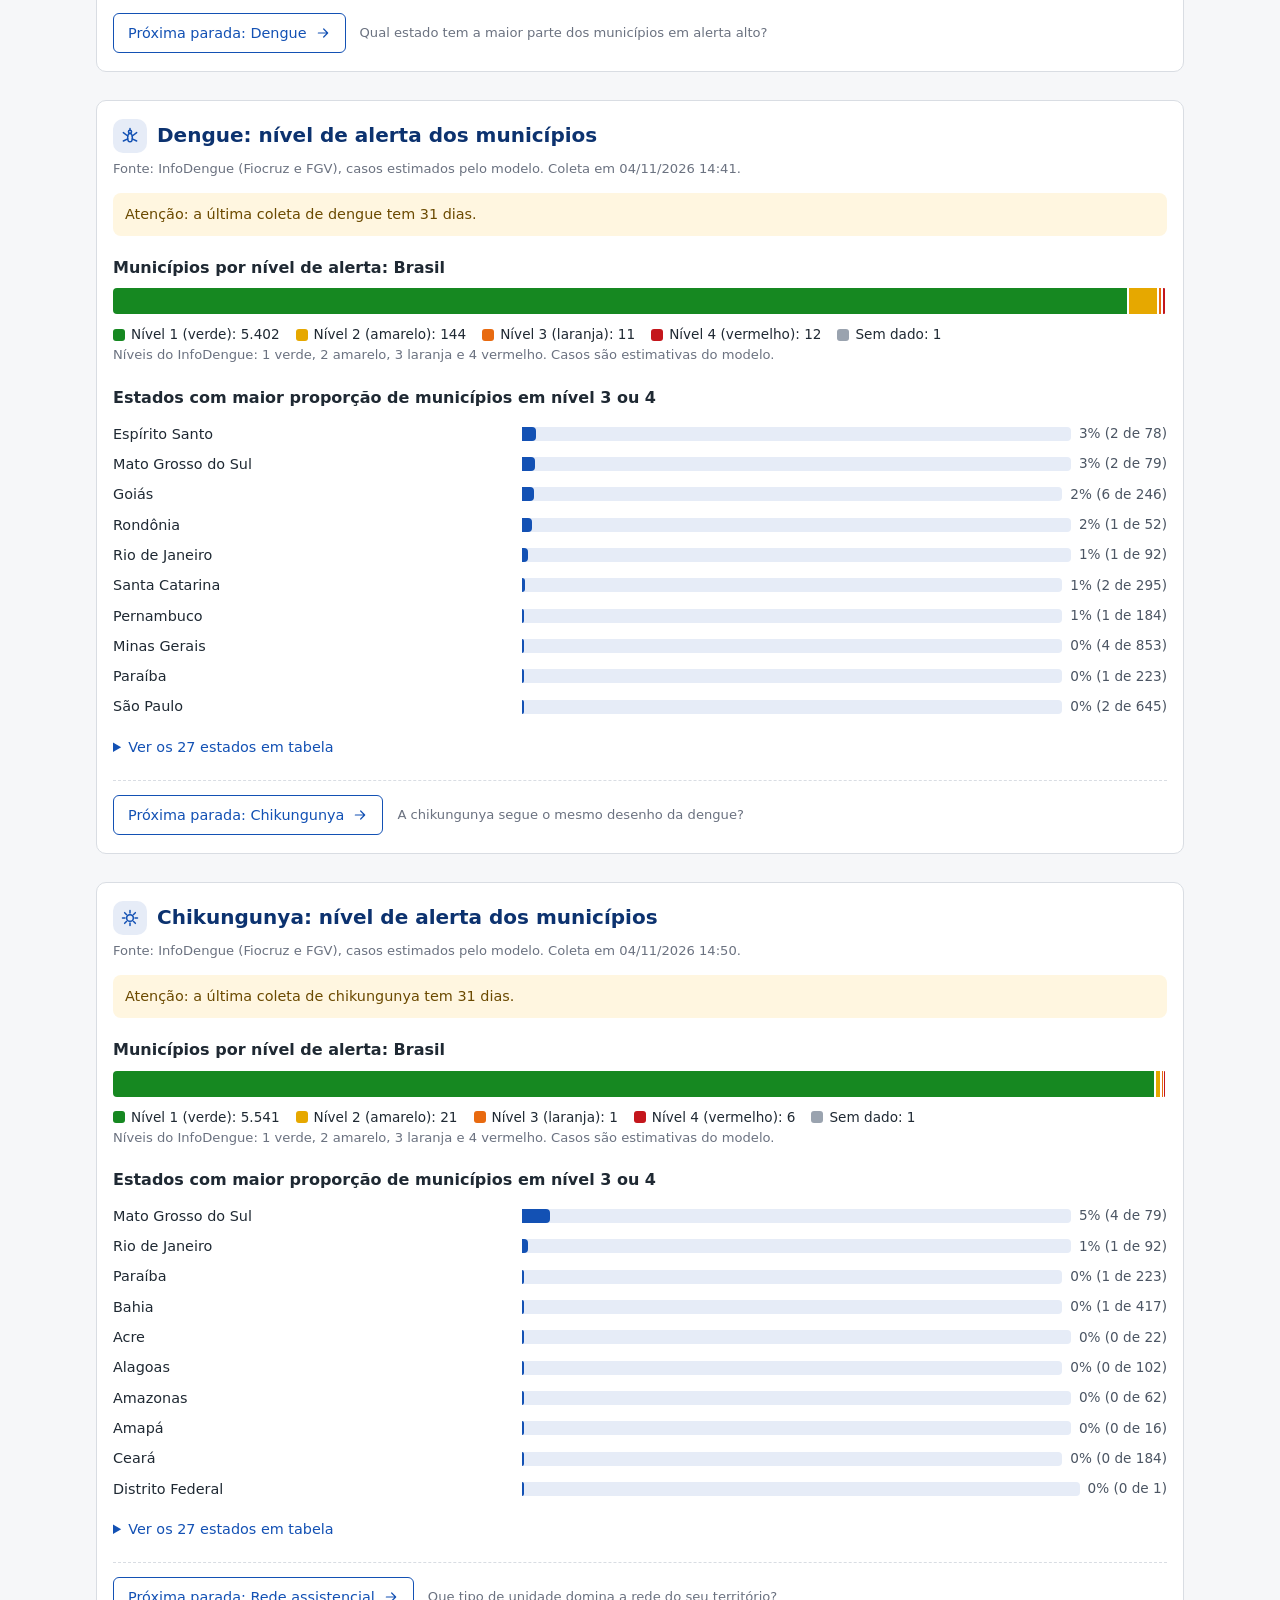
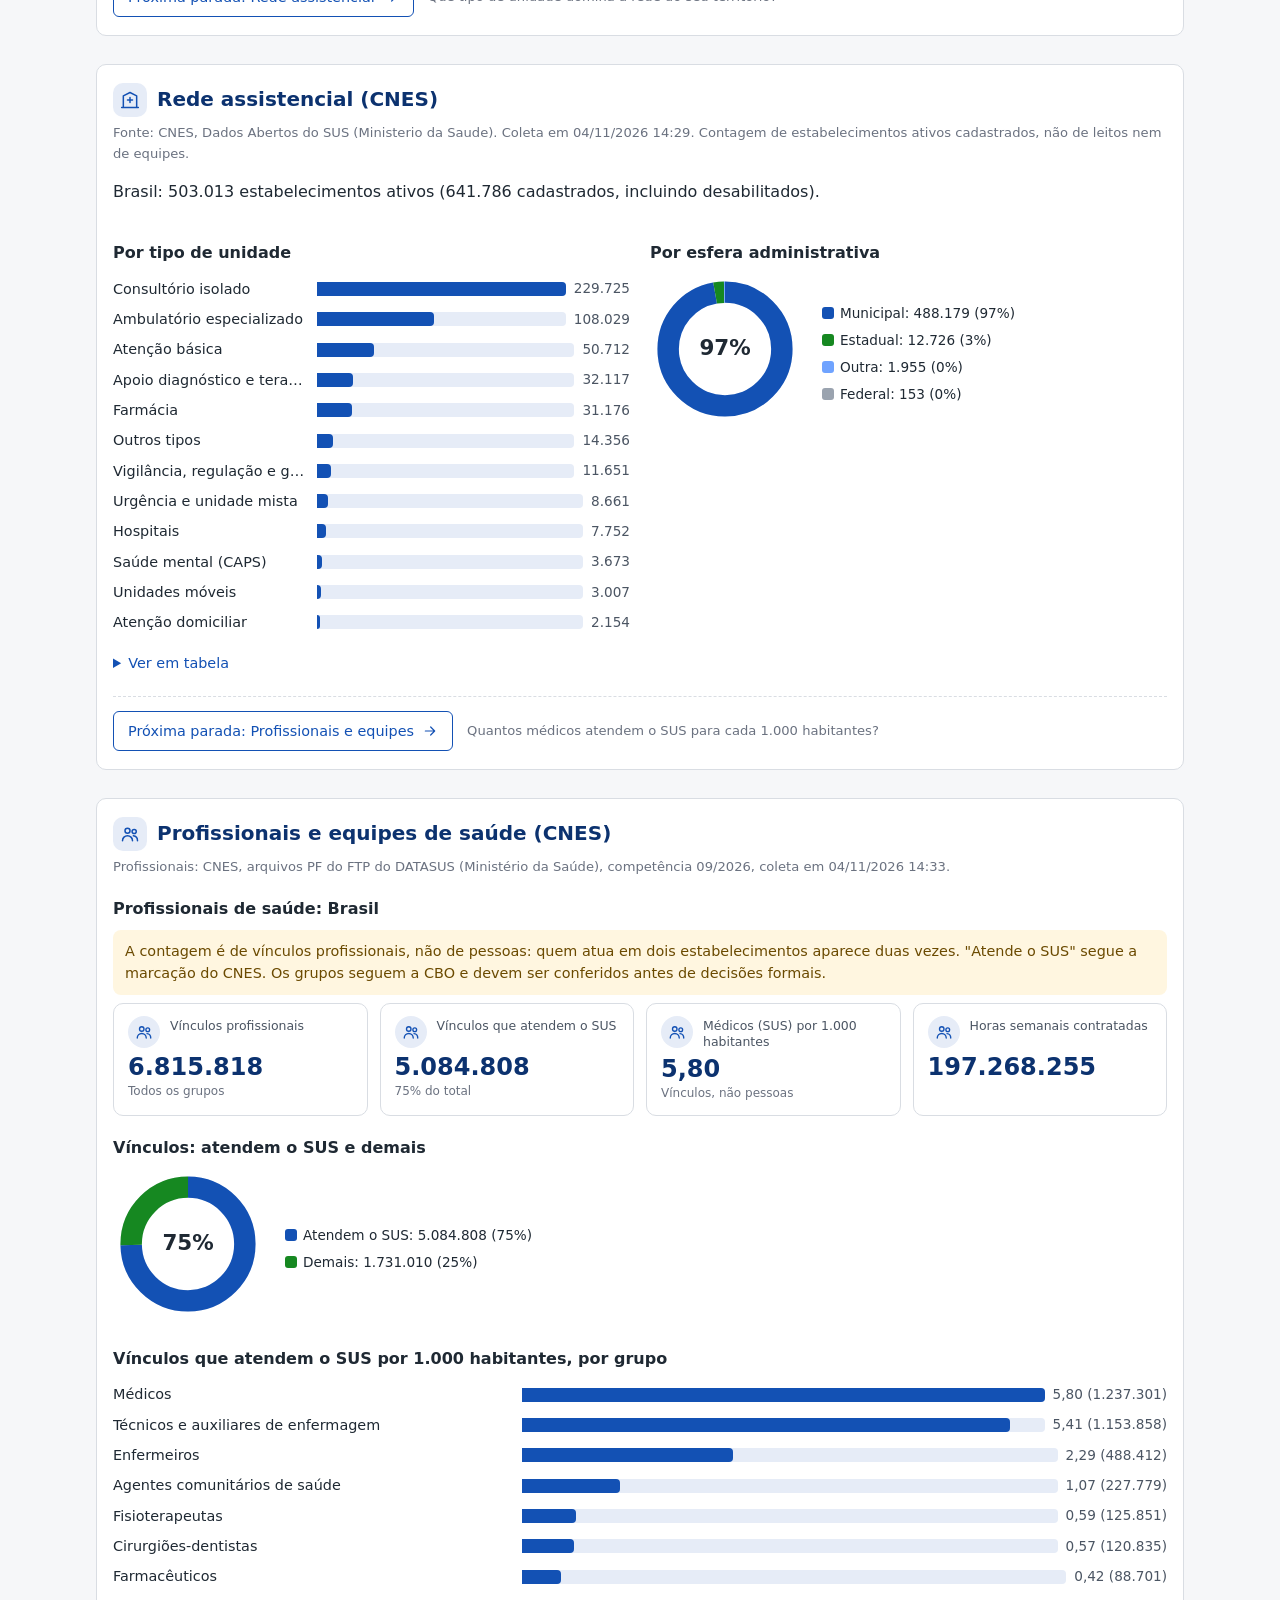
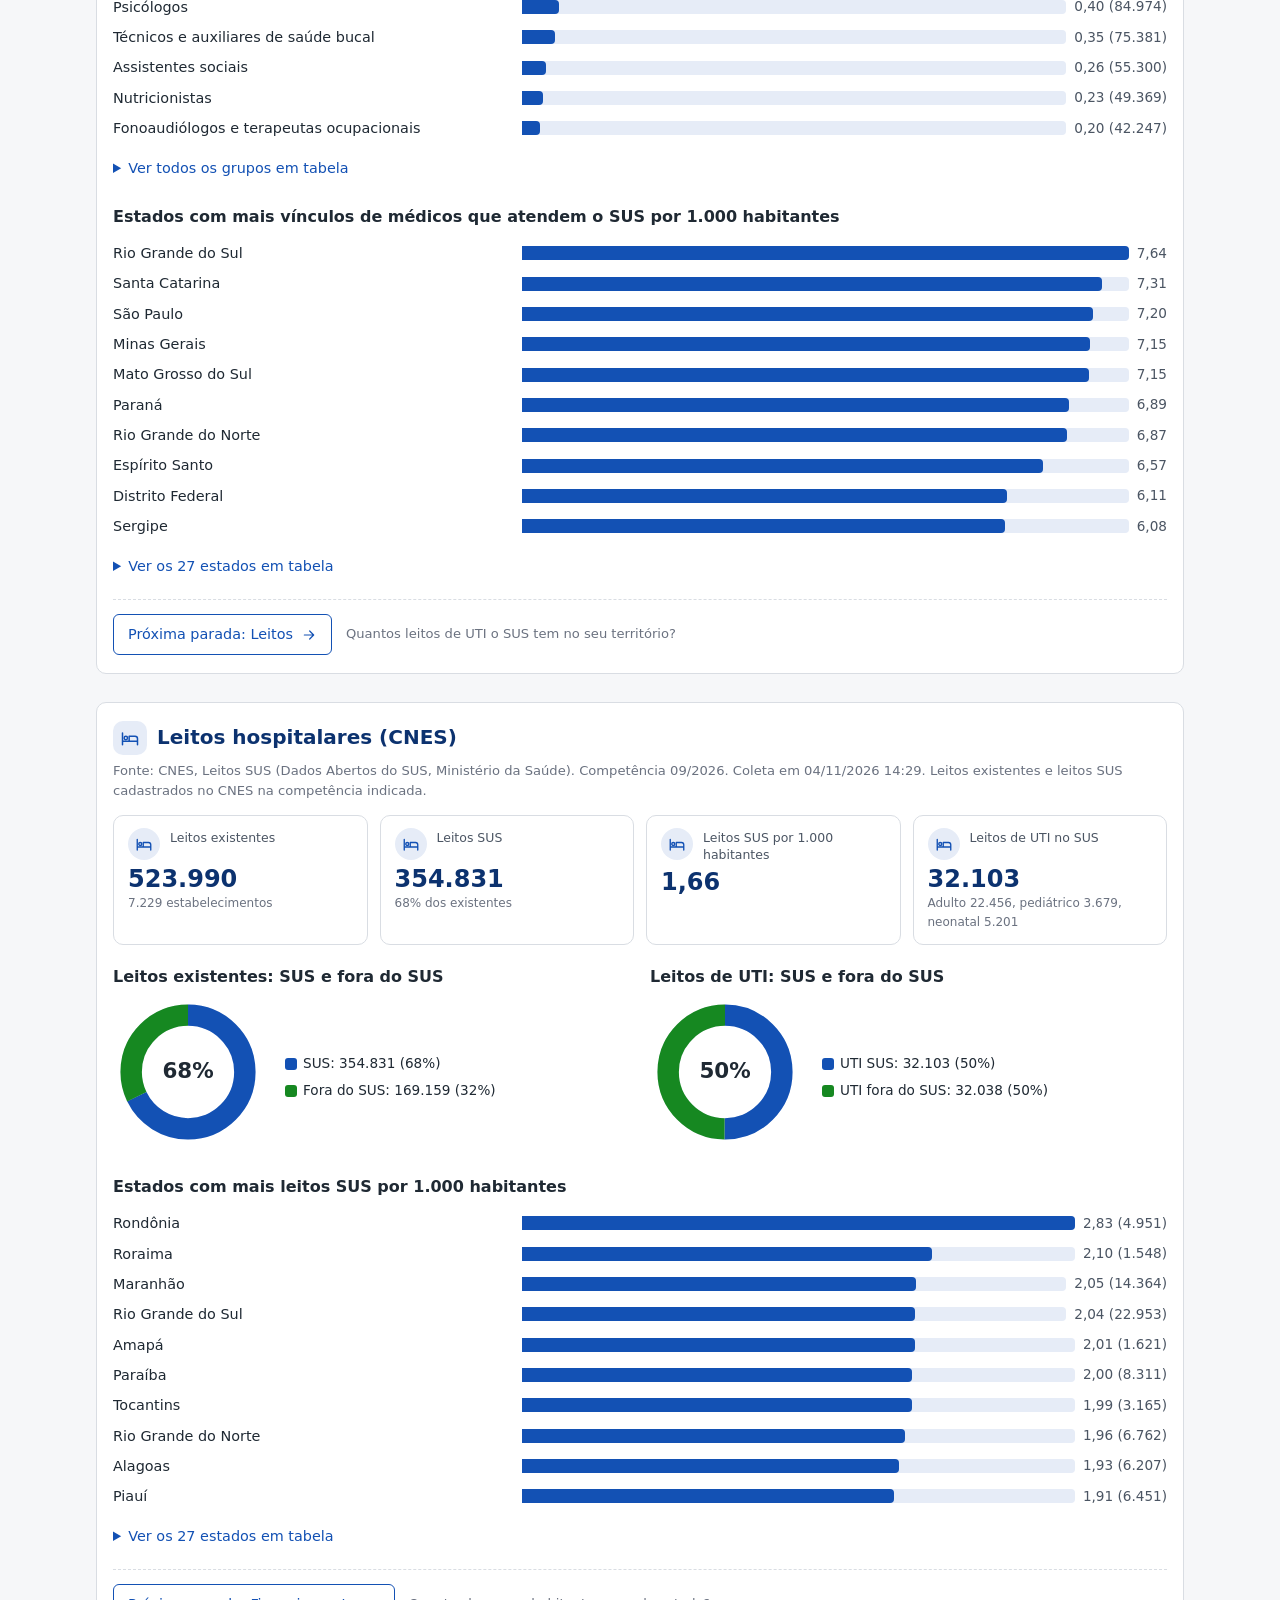
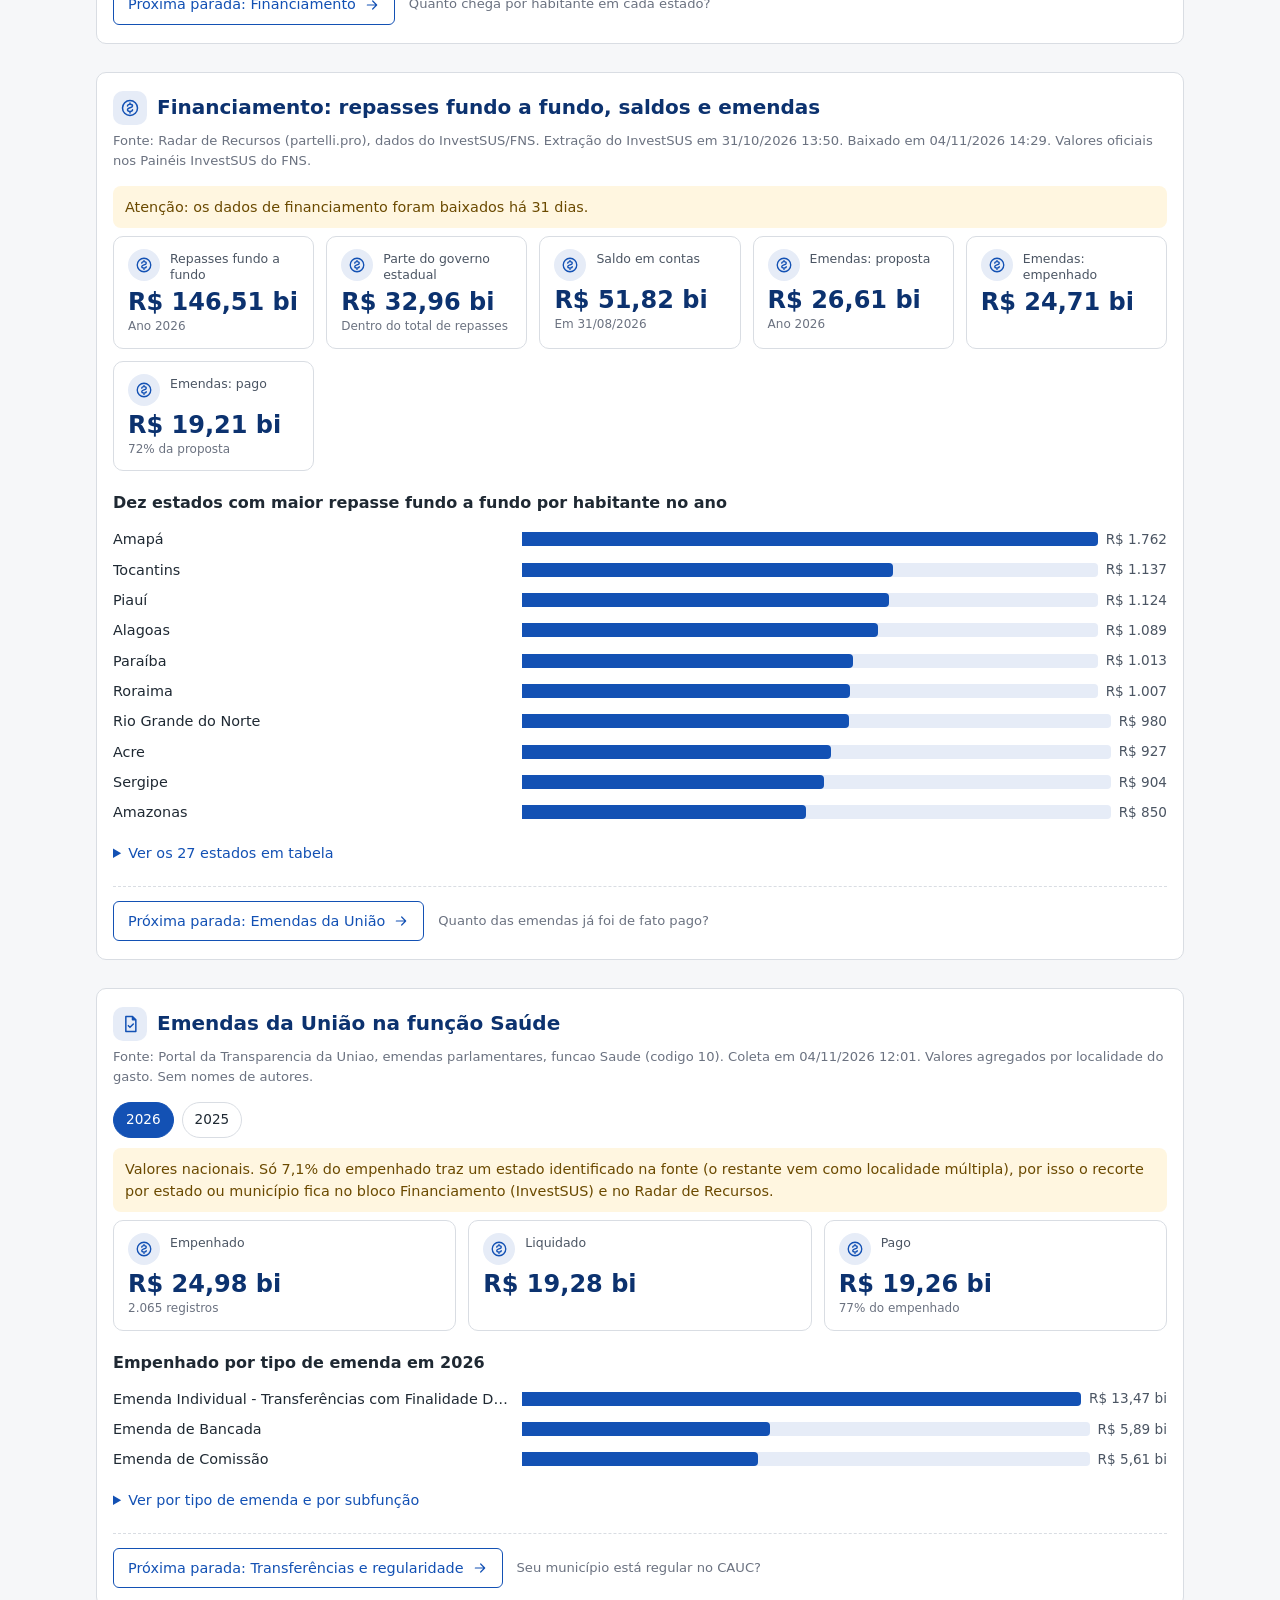
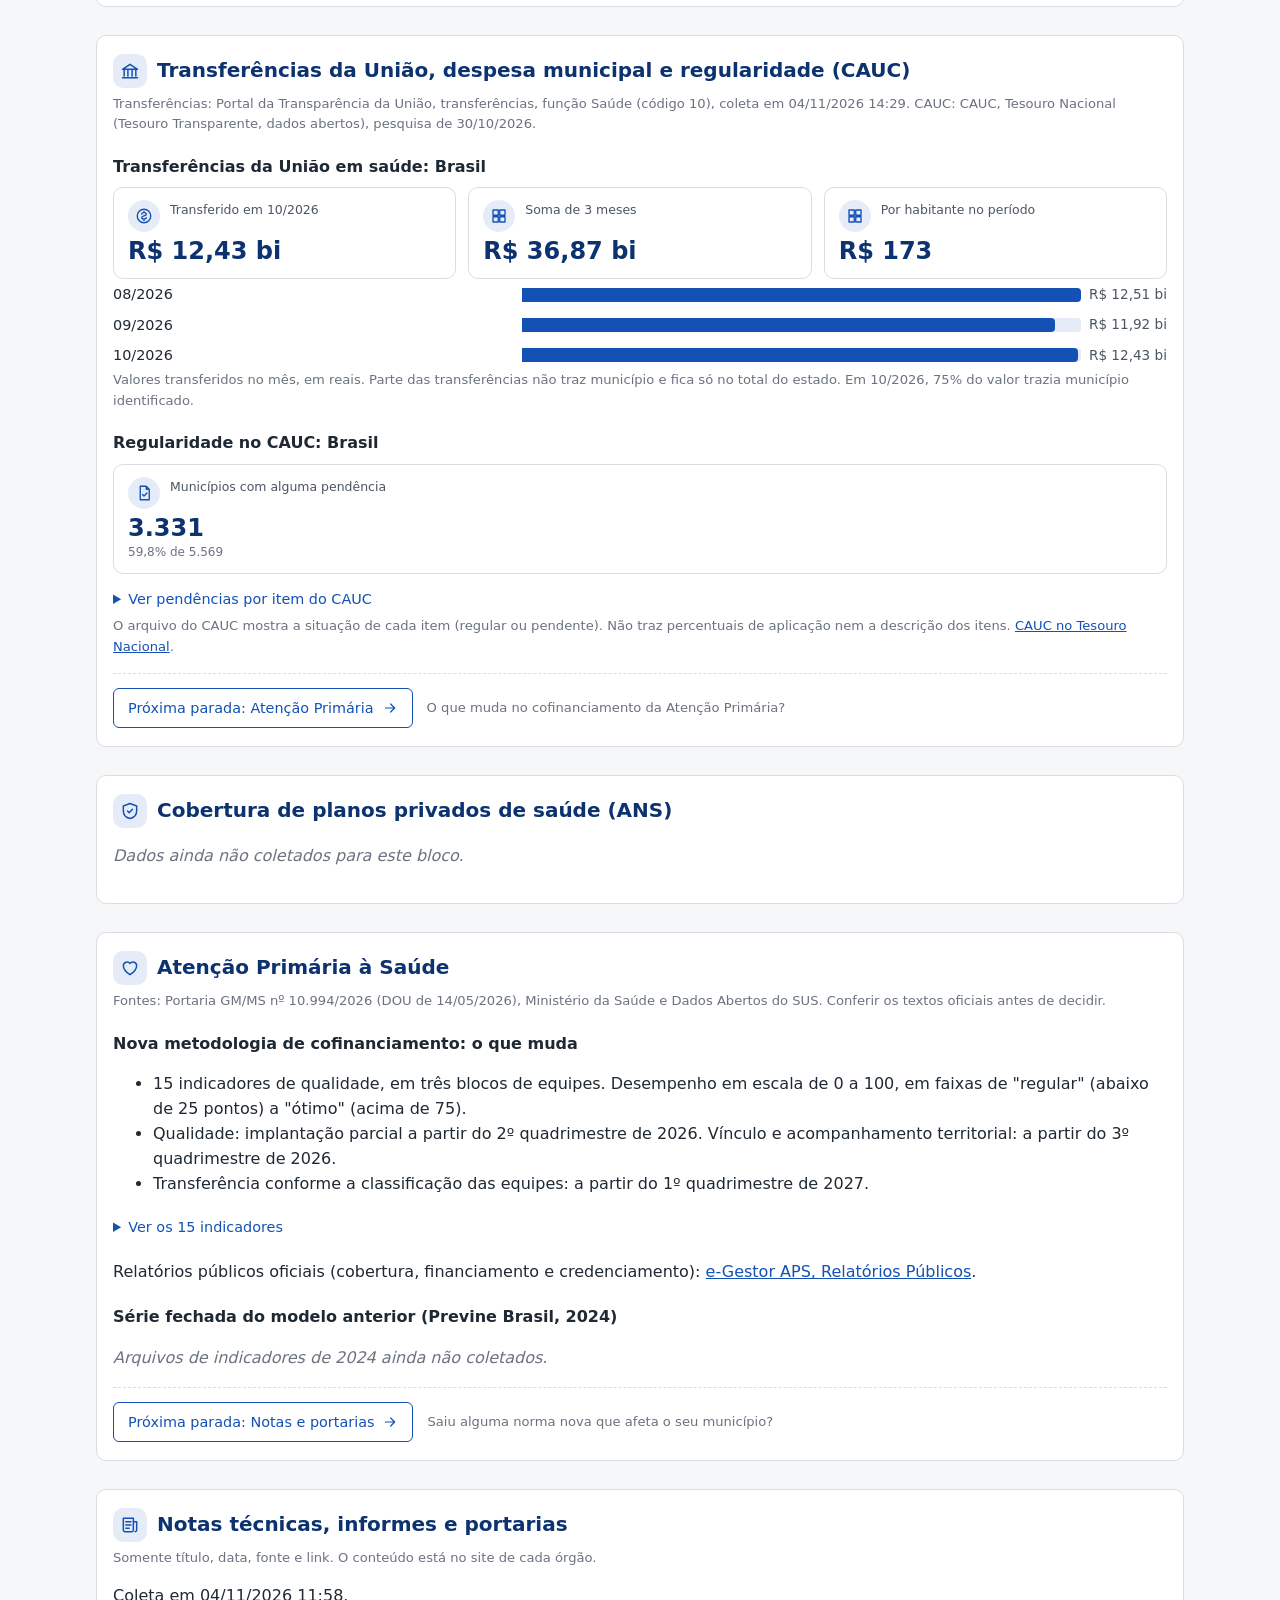
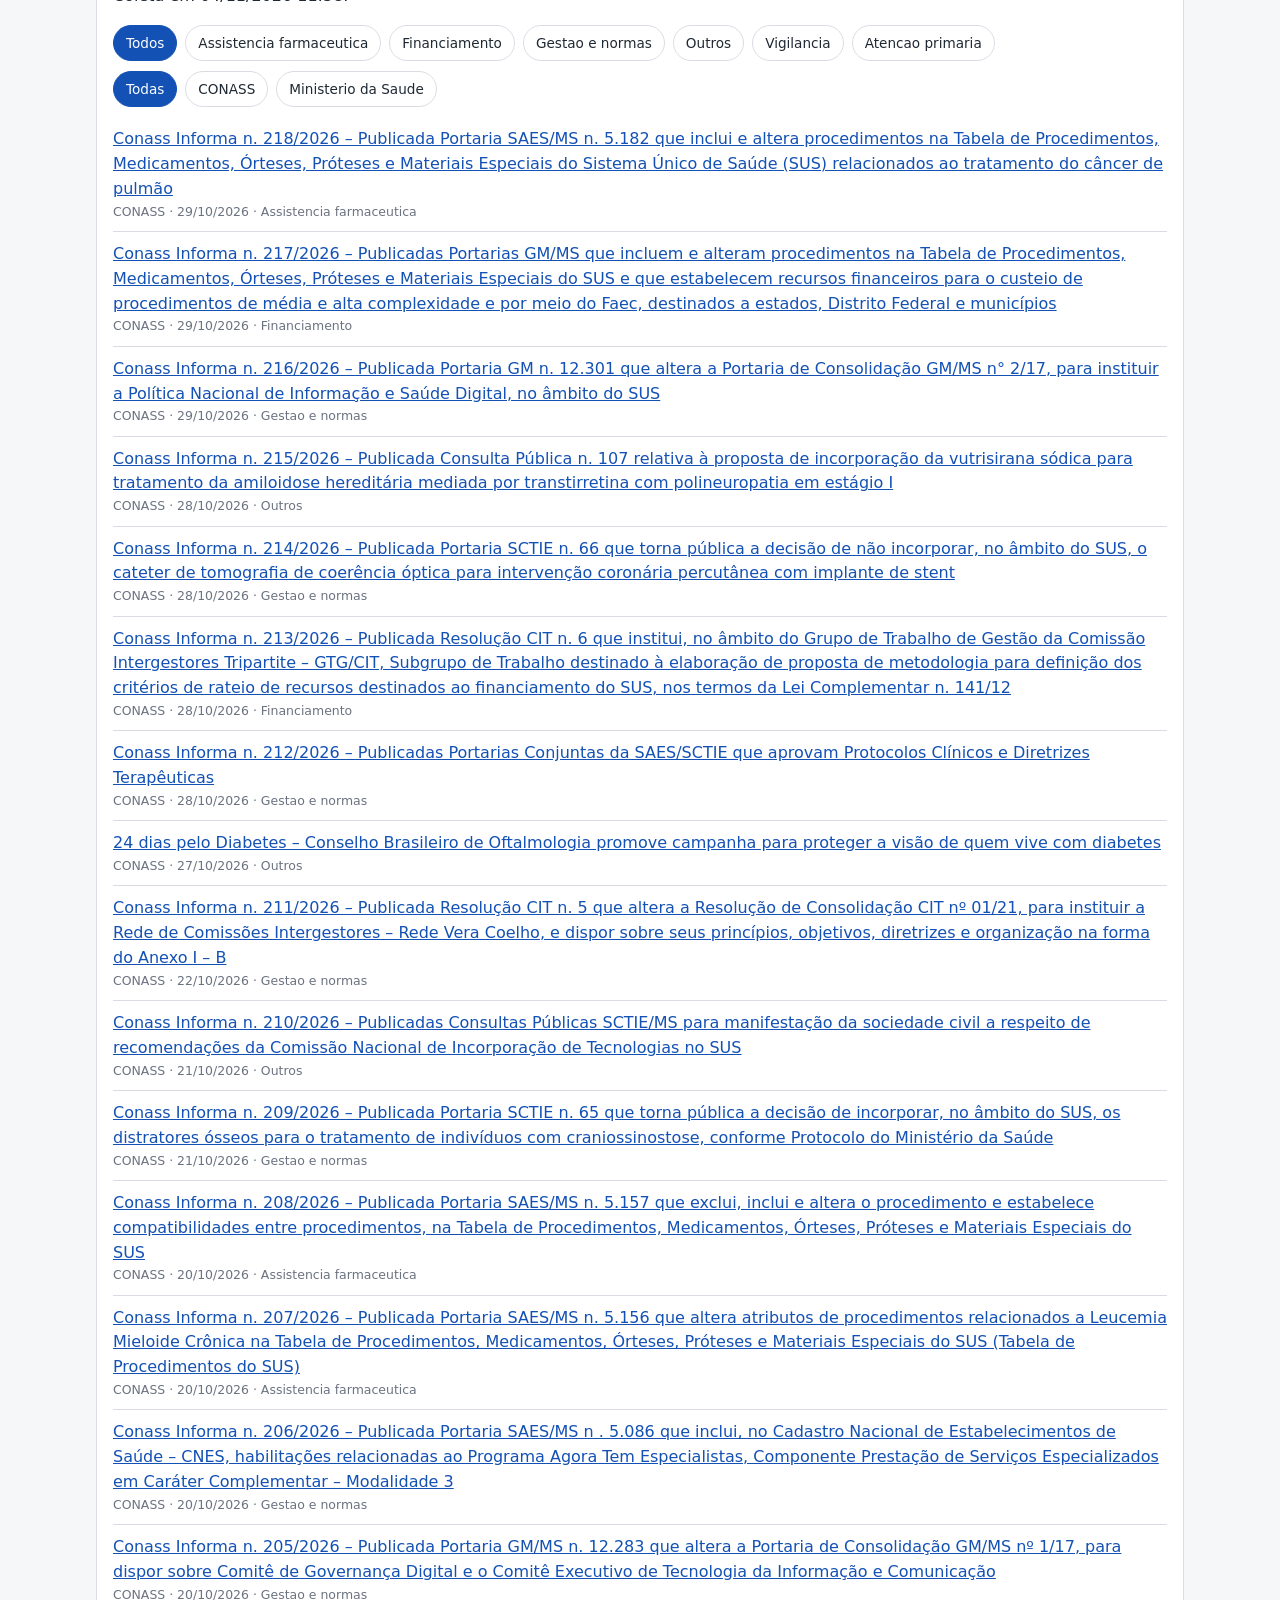
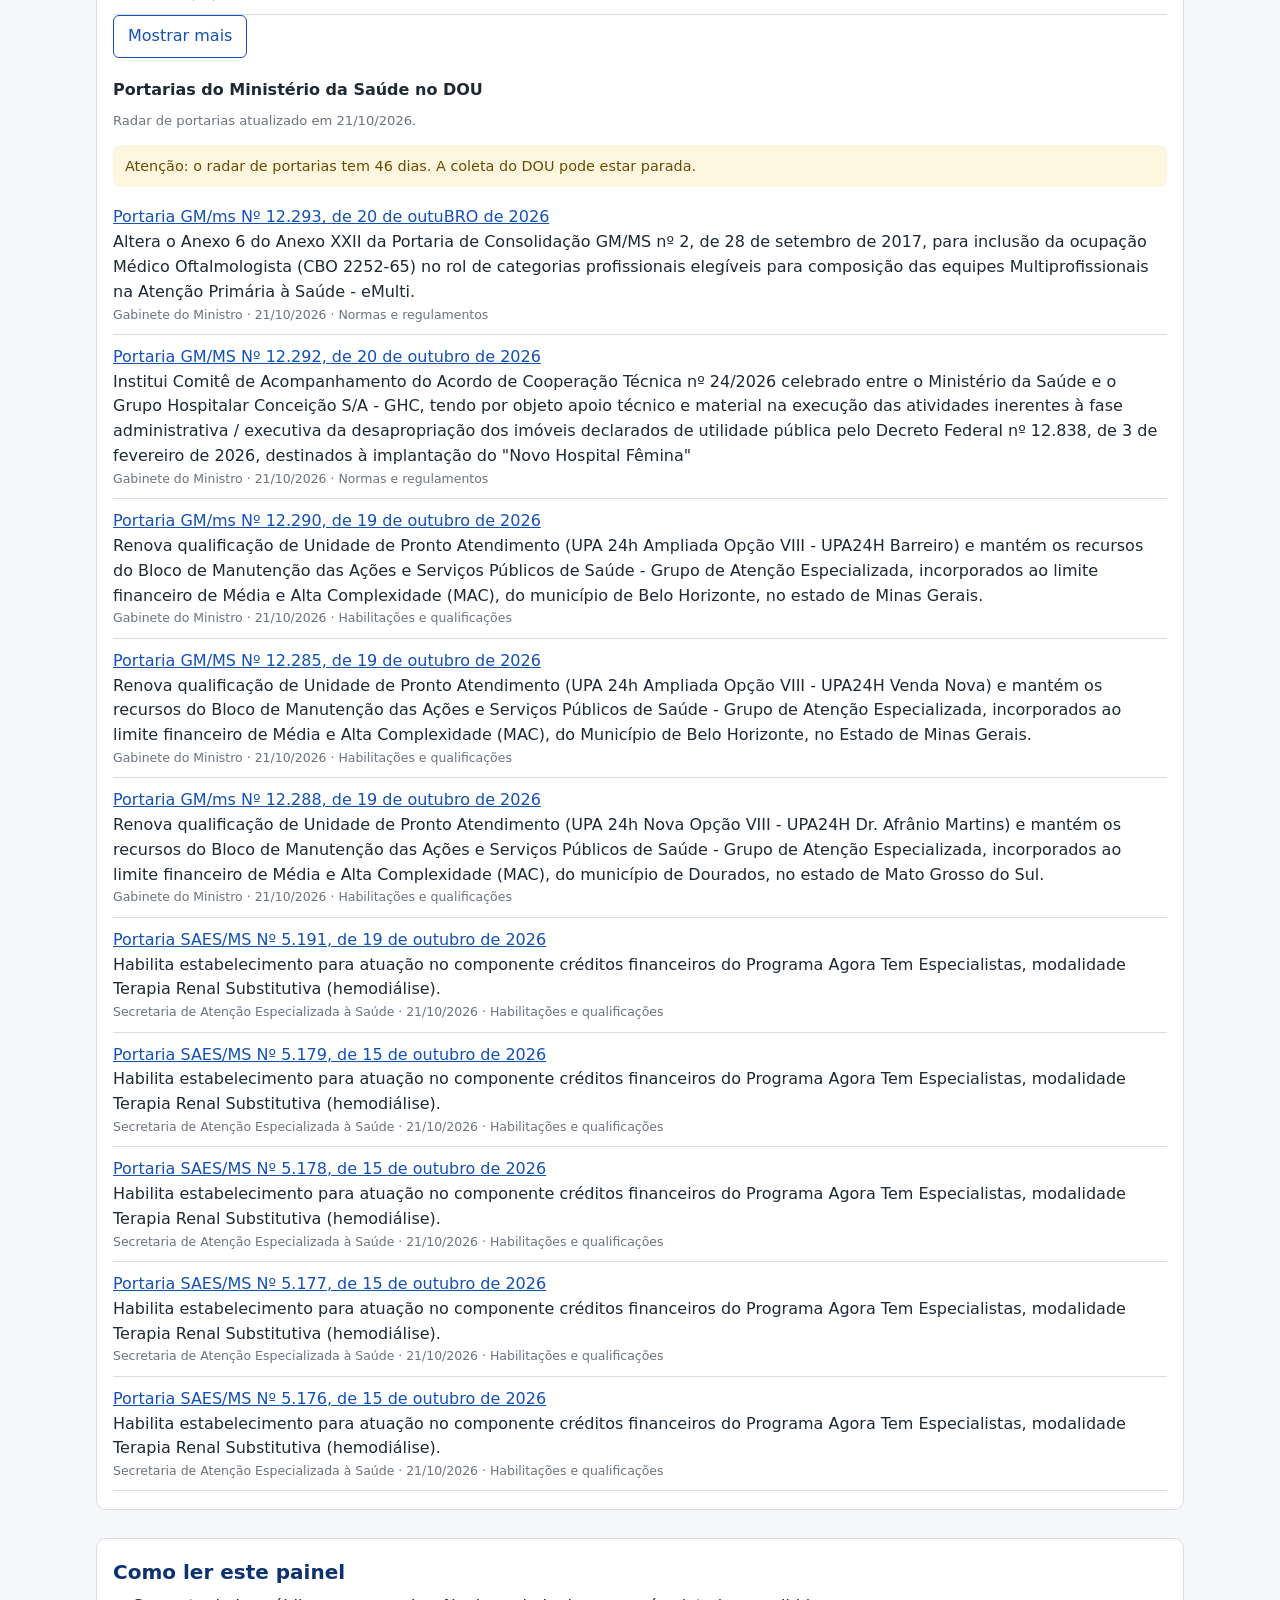
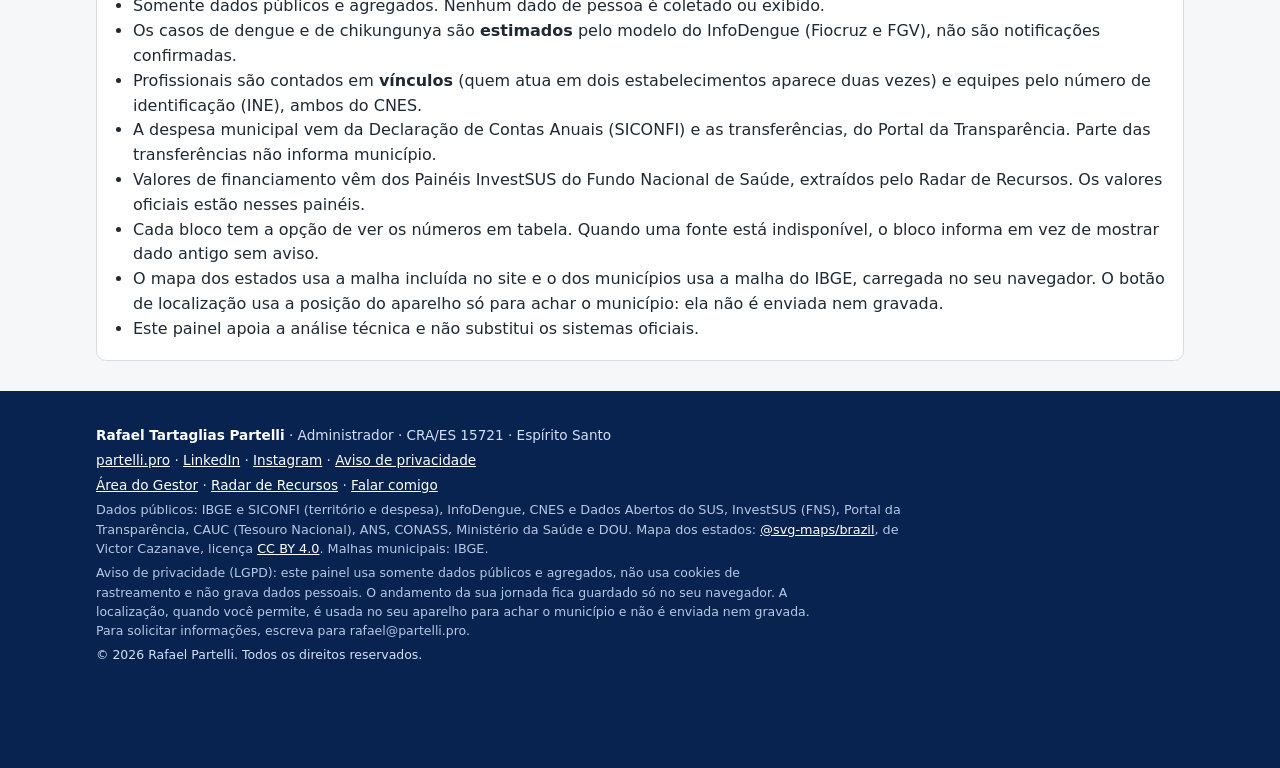
==== commit c79cd68c: "cabecalho e rodape no padrao do partelli.pro, com menu e aviso LGPD Co-Authored-By: Claude Sonnet 5." ====
--- a/index.html
+++ b/index.html
@@ -10,14 +10,27 @@
 <meta property="og:type" content="website">
 <link rel="icon" href="data:image/svg+xml,%3Csvg xmlns='http://www.w3.org/2000/svg' viewBox='0 0 32 32'%3E%3Crect width='32' height='32' rx='6' fill='%231351B4'/%3E%3Cpath d='M14 7h4v7h7v4h-7v7h-4v-7H7v-4h7z' fill='%23fff'/%3E%3C/svg%3E">
 <meta name="theme-color" content="#0c326f">
-<link rel="stylesheet" href="css/sala.css?v=4">
+<link rel="stylesheet" href="css/sala.css?v=6">
 </head>
 <body>
 <noscript><p class="sem-js">Este painel precisa de JavaScript para carregar os dados.</p></noscript>
 <a class="pular" href="#conteudo">Ir para o conteúdo</a>
+<header class="topbar">
+  <div class="miolo topbar-in">
+    <a class="brand" href="https://partelli.pro/" aria-label="Rafael Partelli, página inicial"><svg class="flag" viewBox="0 0 30 21" width="30" height="21" aria-hidden="true" focusable="false" style="margin-right:-4px"><rect width="30" height="21" fill="#009C3B"/><path d="M2.5 10.5L15 2.4L27.5 10.5L15 18.6Z" fill="#FFDF00"/><circle cx="15" cy="10.5" r="5.1" fill="#002776"/><path d="M9.95 11.9Q14.6 8.7 20.05 9.3" fill="none" stroke="#fff" stroke-width="1"/></svg><svg class="flag" viewBox="0 0 30 21" width="30" height="21" aria-hidden="true" focusable="false"><rect width="30" height="7" fill="#4C93D6"/><rect y="7" width="30" height="7" fill="#fff"/><rect y="14" width="30" height="7" fill="#F1A7BF"/><path d="M9 11.6Q15 8.4 21 11.6" fill="none" stroke="#2F6DB5" stroke-width="1.3" stroke-linecap="round"/></svg><span>Rafael Partelli</span></a>
+    <button class="menu-btn" id="menuBtn" type="button" aria-expanded="false" aria-controls="nav">Menu</button>
+    <nav id="nav" class="nav" aria-label="Principal">
+      <a class="nav-hl" href="https://partelli.pro/gestor/">Área do Gestor <em>Guias e Radar</em></a>
+      <a href="https://partelli.pro/gestor/recursos/">Radar de Recursos</a>
+      <a href="https://partelli.pro/#servicos">Serviços</a>
+      <a href="https://partelli.pro/reuniao/">Reunião online</a>
+      <a class="nav-cta" href="https://partelli.pro/#contato">Falar comigo</a>
+    </nav>
+  </div>
+</header>
 <header class="topo">
   <div class="miolo">
-    <p class="marca">Rafael Partelli · Gestão em saúde pública</p>
+    <p class="marca">Painel nacional do gestor de saúde</p>
     <h1>Sala de Gestão Estratégica em Saúde</h1>
     <p class="lead">Situação da saúde nos 27 estados e 5.570 municípios, a partir de bases públicas. Cada bloco mostra a fonte e a data da última coleta.</p>
     <p class="convite" data-ico="trilha" data-tam="18">Faça a jornada: visite cada parada, libere as descobertas e compare o seu território com o Brasil.</p>
@@ -139,12 +152,15 @@
 
 <footer class="rodape">
   <div class="miolo">
-    <p>Rafael Partelli, administrador (CRA/ES 15721). <a href="https://partelli.pro/">partelli.pro</a></p>
-    <p>Dados públicos: IBGE e SICONFI (território e despesa), InfoDengue, CNES e Dados Abertos do SUS, InvestSUS (FNS), Portal da Transparência, CAUC (Tesouro Nacional), ANS, CONASS, Ministério da Saúde e DOU.</p>
+    <p><b>Rafael Tartaglias Partelli</b> · Administrador · CRA/ES 15721 · Espírito Santo</p>
+    <p><a href="https://partelli.pro/">partelli.pro</a> · <a href="https://www.linkedin.com/in/rafael-partelli-103a7728" target="_blank" rel="noopener">LinkedIn</a> · <a href="https://www.instagram.com/rafaelpartelli" target="_blank" rel="noopener">Instagram</a> · <a href="#privacidade">Aviso de privacidade</a></p>
+    <p><a href="https://partelli.pro/gestor/">Área do Gestor</a> · <a href="https://partelli.pro/gestor/recursos/">Radar de Recursos</a> · <a href="https://partelli.pro/#contato">Falar comigo</a></p>
+    <p class="fontes">Dados públicos: IBGE e SICONFI (território e despesa), InfoDengue, CNES e Dados Abertos do SUS, InvestSUS (FNS), Portal da Transparência, CAUC (Tesouro Nacional), ANS, CONASS, Ministério da Saúde e DOU. Mapa dos estados: <a href="https://github.com/VictorCazanave/svg-maps" rel="noopener">@svg-maps/brazil</a>, de Victor Cazanave, licença <a href="https://creativecommons.org/licenses/by/4.0/" rel="noopener">CC BY 4.0</a>. Malhas municipais: IBGE.</p>
+    <p id="privacidade" class="lgpd">Aviso de privacidade (LGPD): este painel usa somente dados públicos e agregados, não usa cookies de rastreamento e não grava dados pessoais. O andamento da sua jornada fica guardado só no seu navegador. A localização, quando você permite, é usada no seu aparelho para achar o município e não é enviada nem gravada. Para solicitar informações, escreva para rafael@partelli.pro.</p>
+    <p class="copy">© <span id="ano">2026</span> Rafael Partelli. Todos os direitos reservados.</p>
   </div>
-  <div class="miolo"><p>Mapa dos estados: <a href="https://github.com/VictorCazanave/svg-maps" rel="noopener">@svg-maps/brazil</a>, de Victor Cazanave, licença <a href="https://creativecommons.org/licenses/by/4.0/" rel="noopener">CC BY 4.0</a>. Malhas municipais: IBGE.</p></div>
 </footer>
 <aside id="jornada" class="jornada" aria-label="Sua jornada pela Sala"></aside>
-<script type="module" src="js/app.js?v=3"></script>
+<script type="module" src="js/app.js?v=4"></script>
 </body>
 </html>
--- a/css/sala.css
+++ b/css/sala.css
@@ -204,3 +204,32 @@
   .ecg polyline{stroke-dashoffset:0}
 }
 @media print{.rev{opacity:1!important;transform:none!important}.jornada,.toast,.ecg{display:none}}
+
+/* ---------- cabecalho e rodape no padrao do partelli.pro ---------- */
+.topbar{background:#0c326f;position:relative;z-index:30;border-bottom:1px solid rgba(255,255,255,.12)}
+.topbar-in{display:flex;align-items:center;justify-content:space-between;gap:12px;min-height:60px}
+.brand{display:inline-flex;align-items:center;gap:8px;color:#fff;font-weight:700;font-size:18px;text-decoration:none}
+.brand .flag{flex:none;border-radius:3px;box-shadow:0 0 0 1px rgba(255,255,255,.55)}
+.brand span{margin-left:4px}
+.nav{display:flex;gap:4px;align-items:center}
+.nav a{color:#fff;text-decoration:none;padding:8px 12px;border-radius:6px;font-size:15px;transition:background .2s}
+.nav a:hover{background:rgba(255,255,255,.14)}
+.nav .nav-hl em{display:block;font-style:normal;font-size:11px;opacity:.8;line-height:1.1}
+.nav .nav-cta{background:var(--verde);font-weight:700}
+.nav .nav-cta:hover{background:#127019}
+.menu-btn{display:none;background:transparent;border:1px solid #fff;color:#fff;padding:8px 14px;border-radius:6px;font:inherit;font-size:15px;cursor:pointer;min-height:40px}
+@media (max-width:880px){
+  .menu-btn{display:block}
+  .nav{display:none;position:absolute;left:0;right:0;top:100%;background:#0c326f;flex-direction:column;align-items:stretch;padding:8px 16px 14px;gap:2px;border-bottom:1px solid rgba(255,255,255,.2)}
+  .nav.aberto{display:flex}
+  .nav a{padding:12px}
+}
+.topo{padding-top:24px}
+.rodape{background:#08234f;color:#d5e0f5;border-top:0;padding:30px 0 22px}
+.rodape a{color:#fff}
+.rodape b{color:#fff}
+.rodape .fontes{font-size:.8rem;color:#b8c7e4;max-width:100ch}
+.rodape .lgpd{font-size:.78rem;color:#b8c7e4;max-width:90ch}
+.rodape .copy{font-size:.78rem}
+body{padding-bottom:0}
+.rodape{padding-bottom:100px}
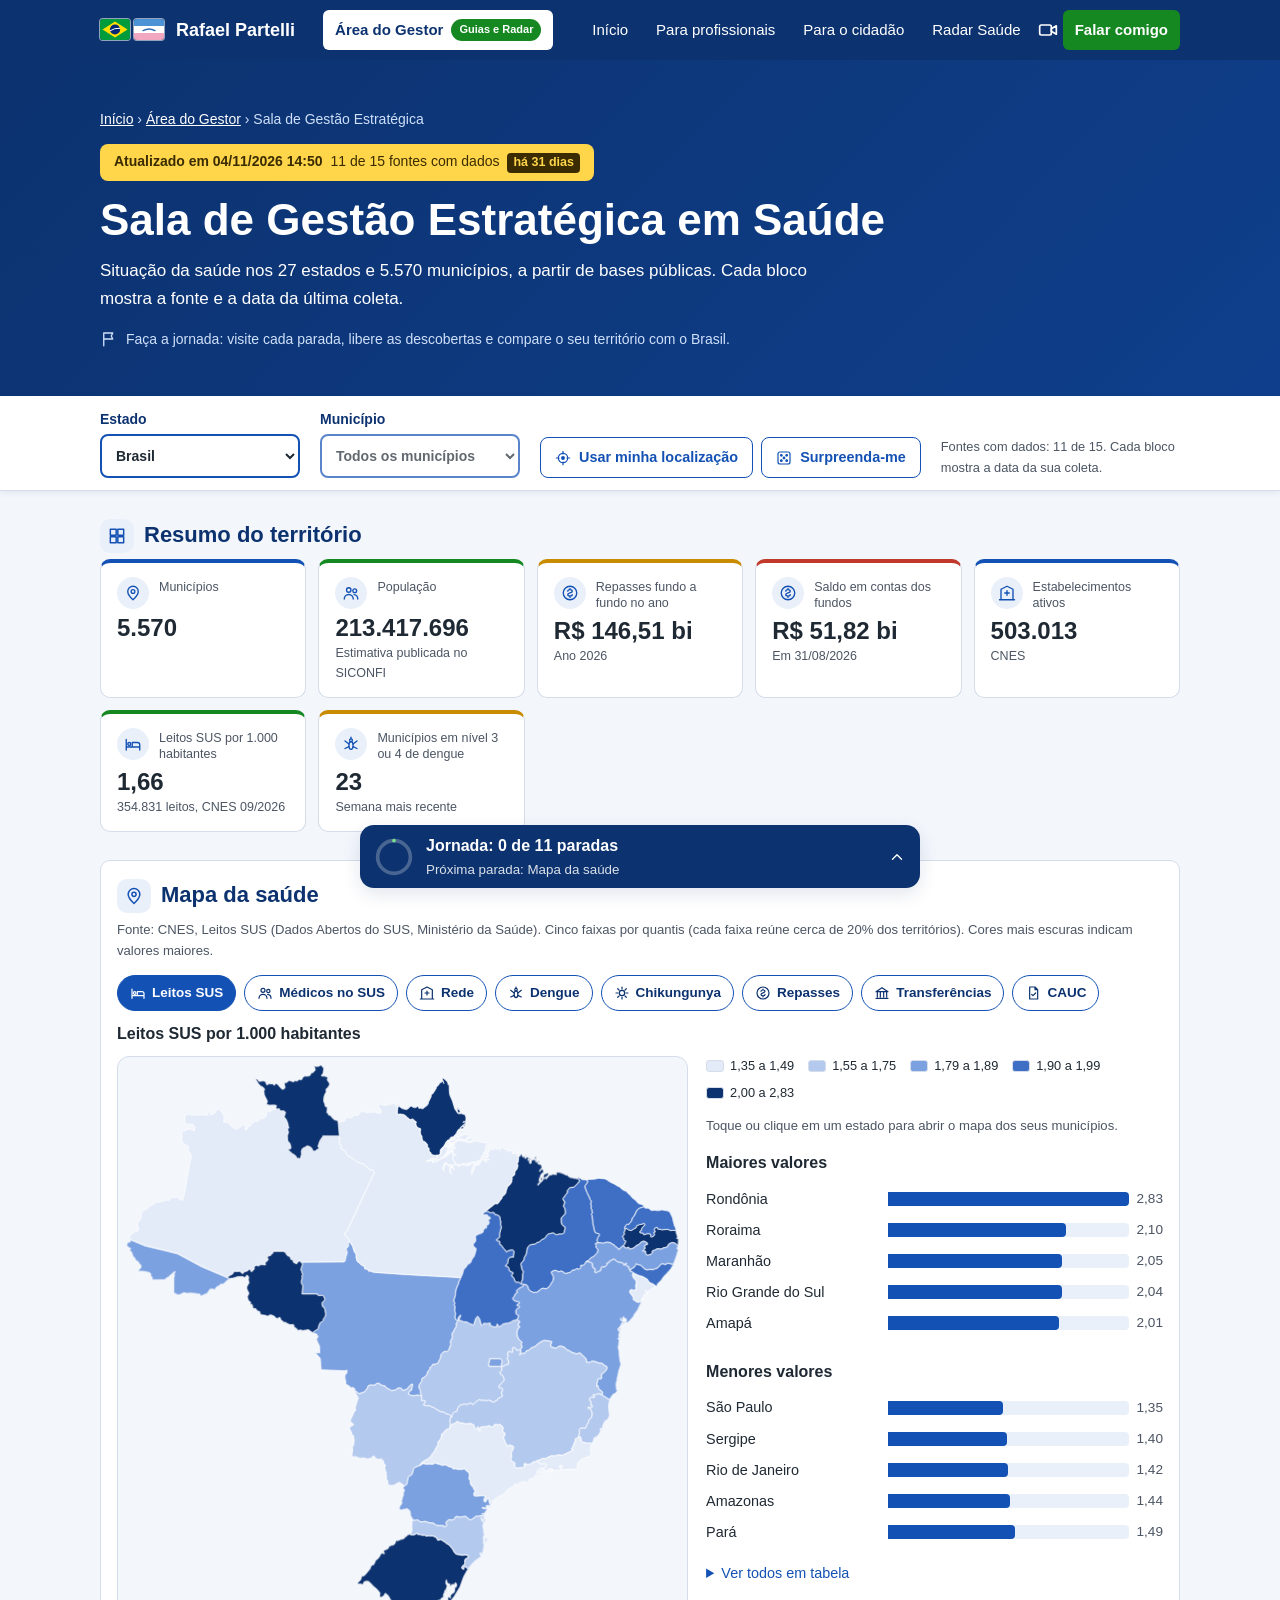
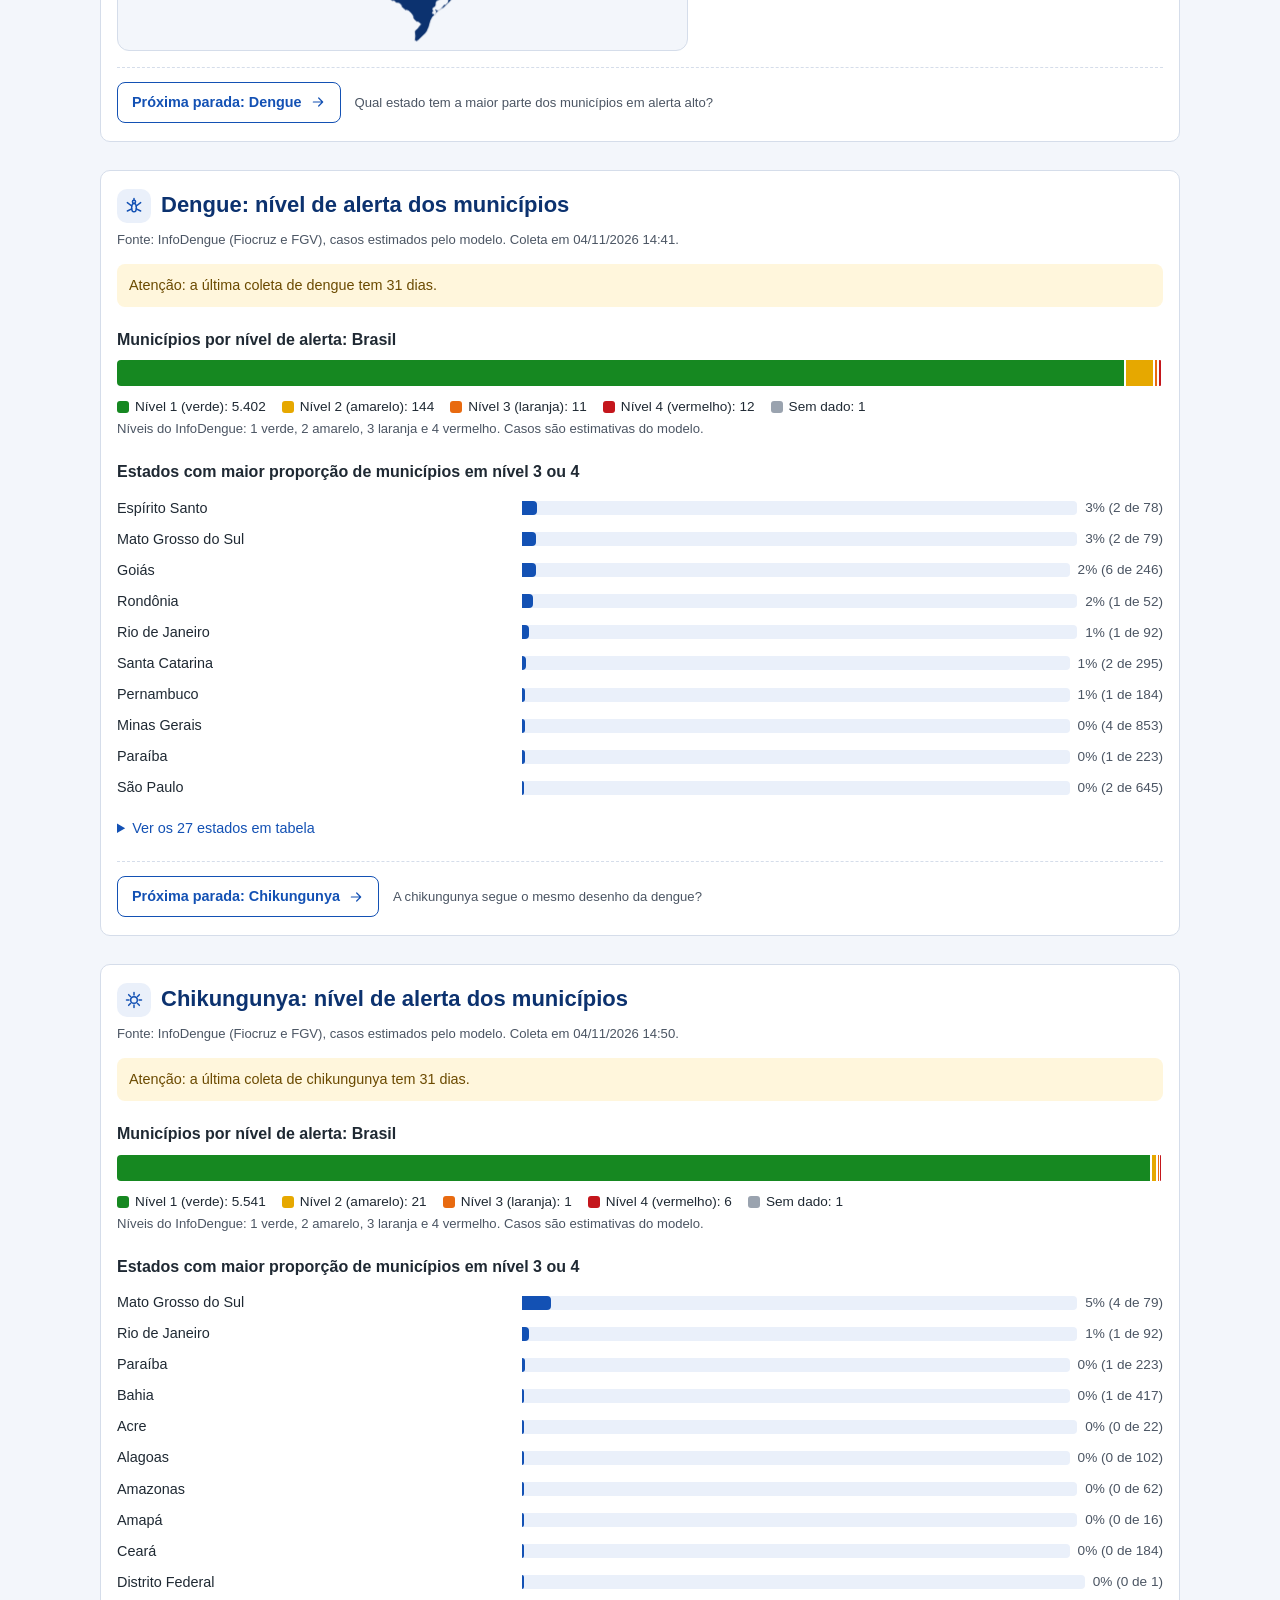
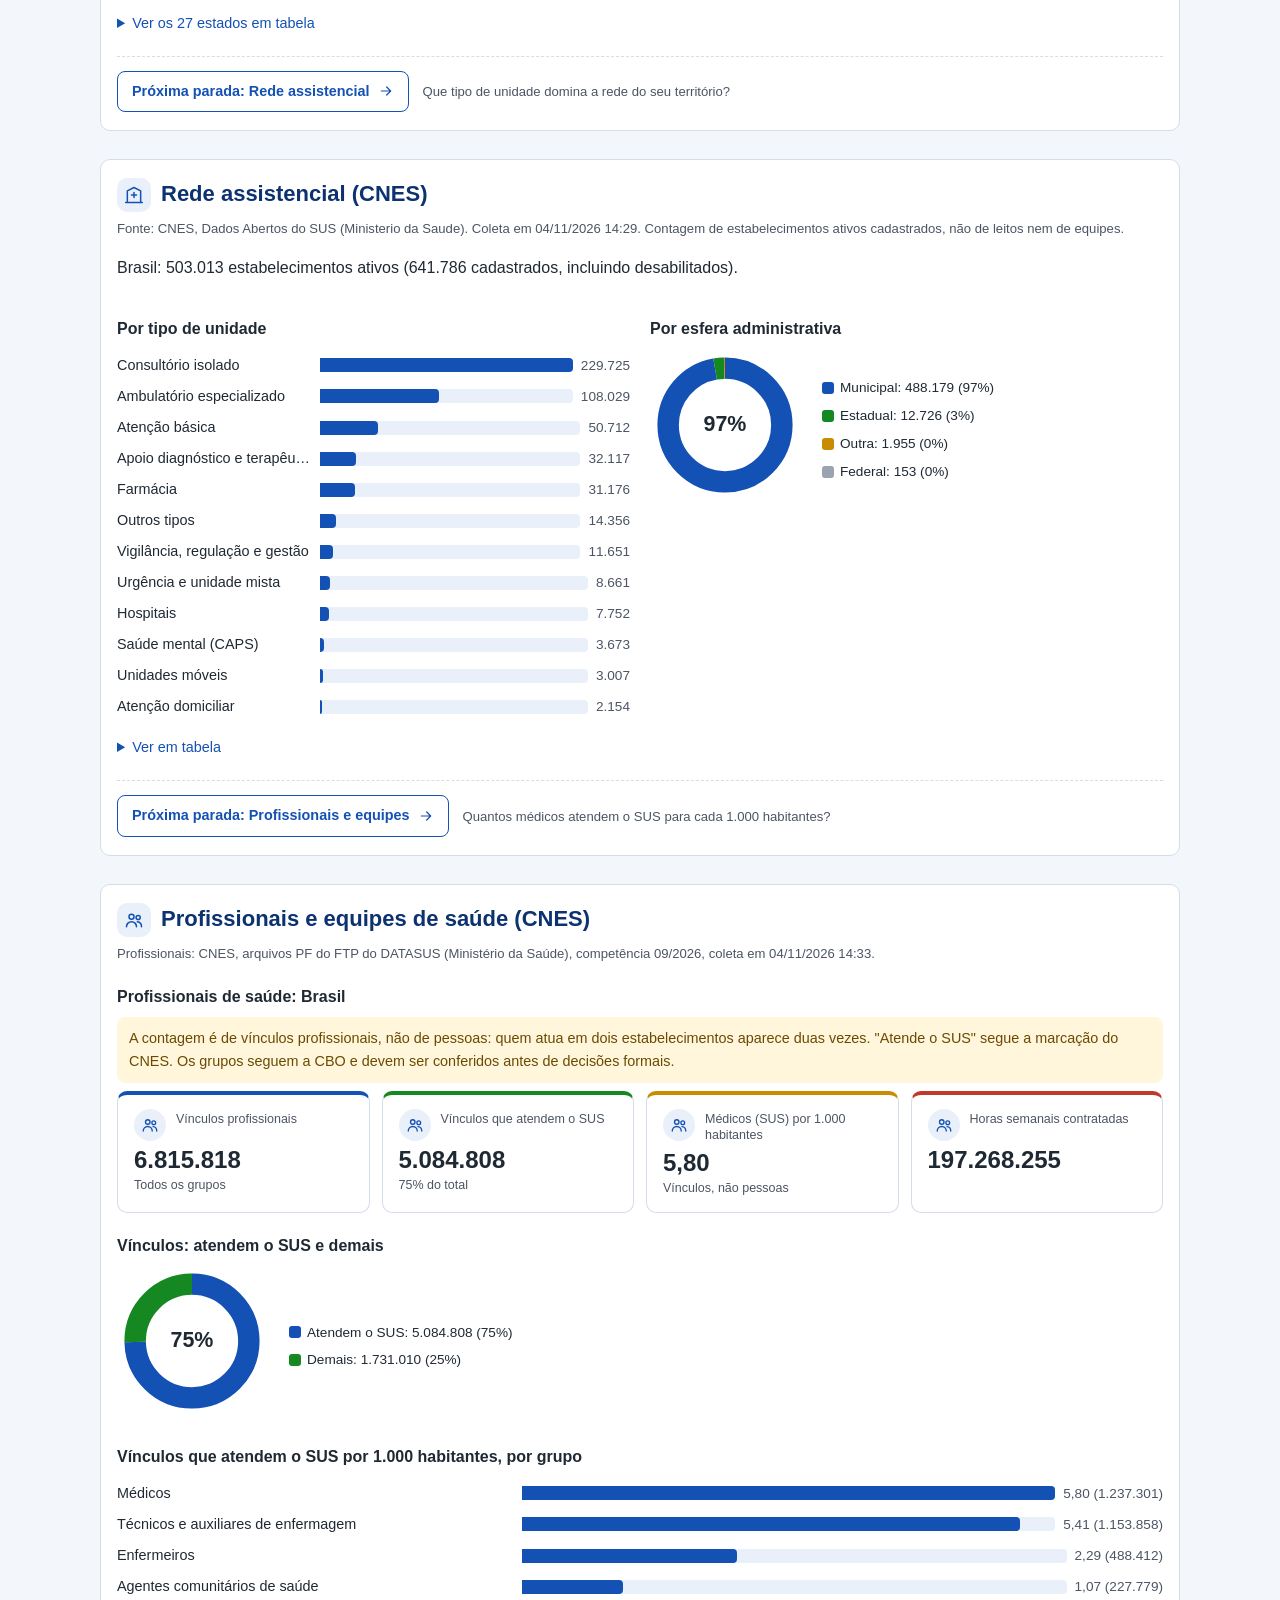
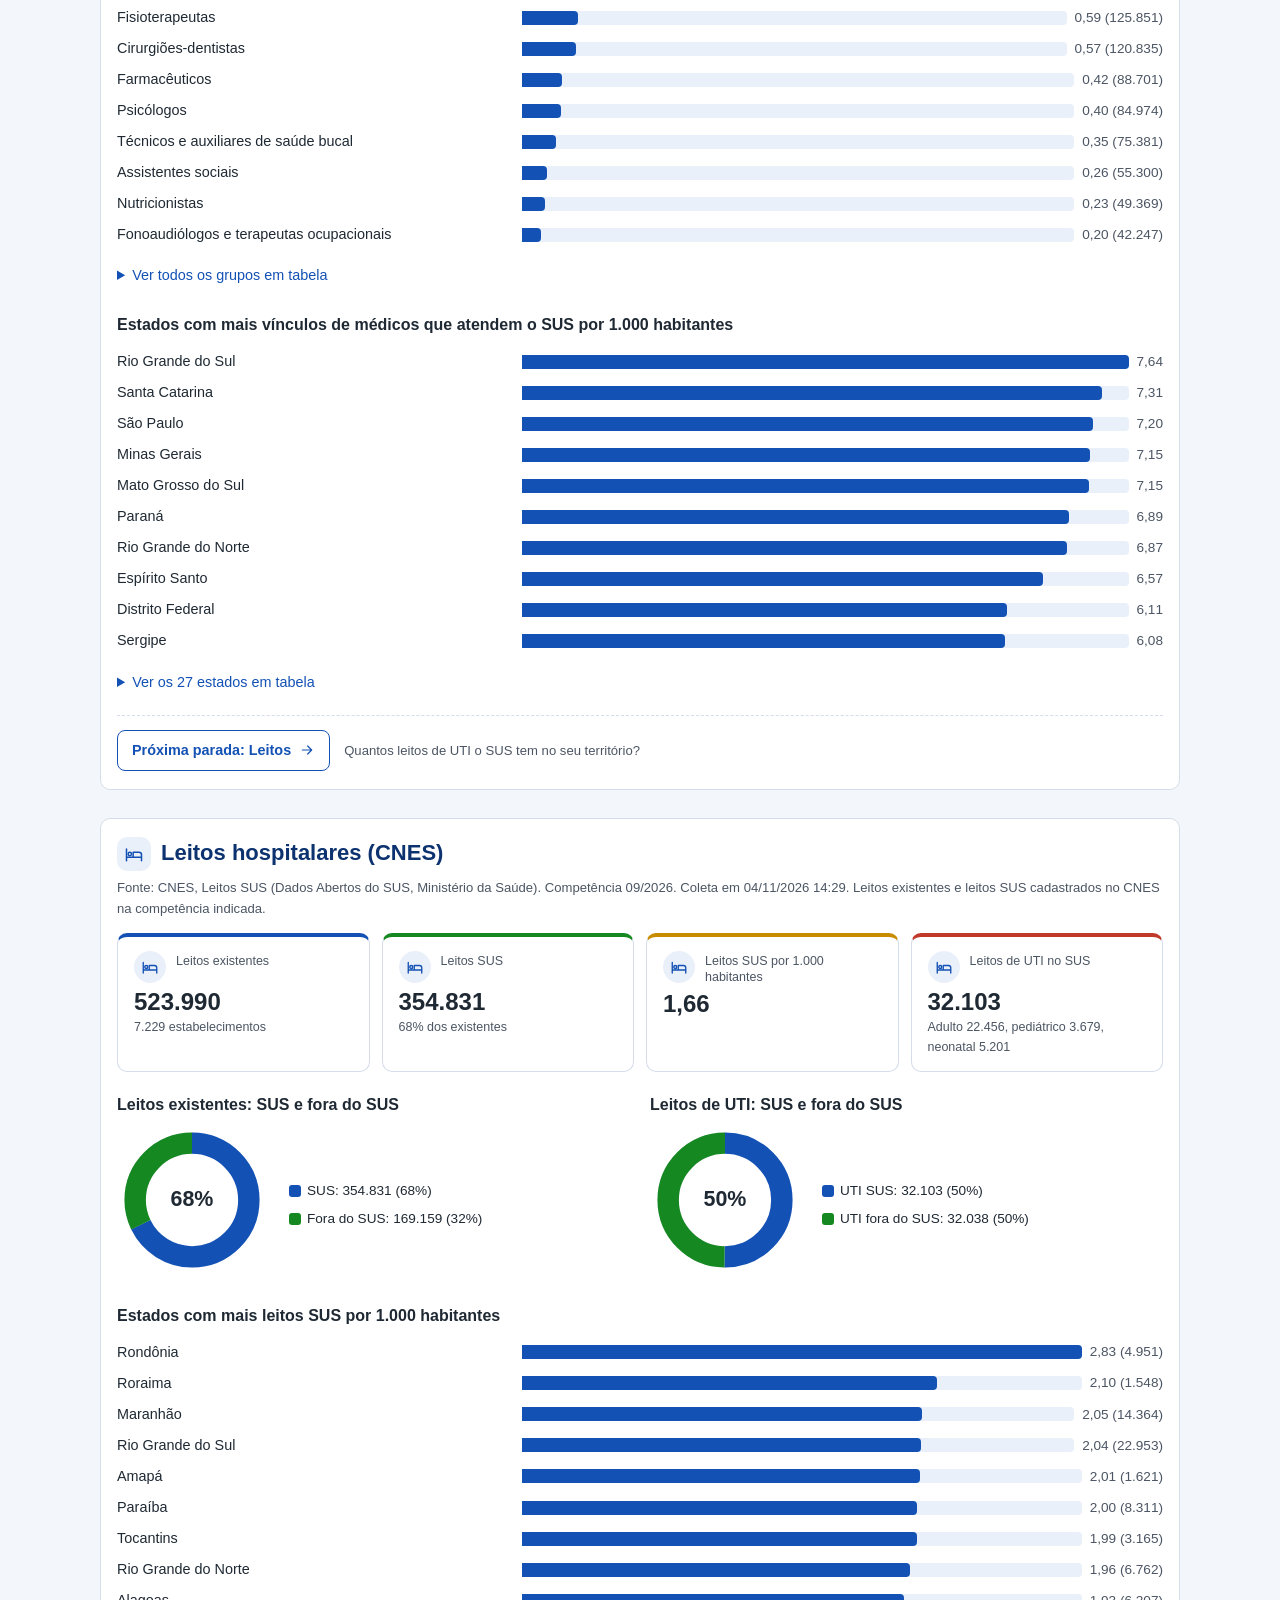
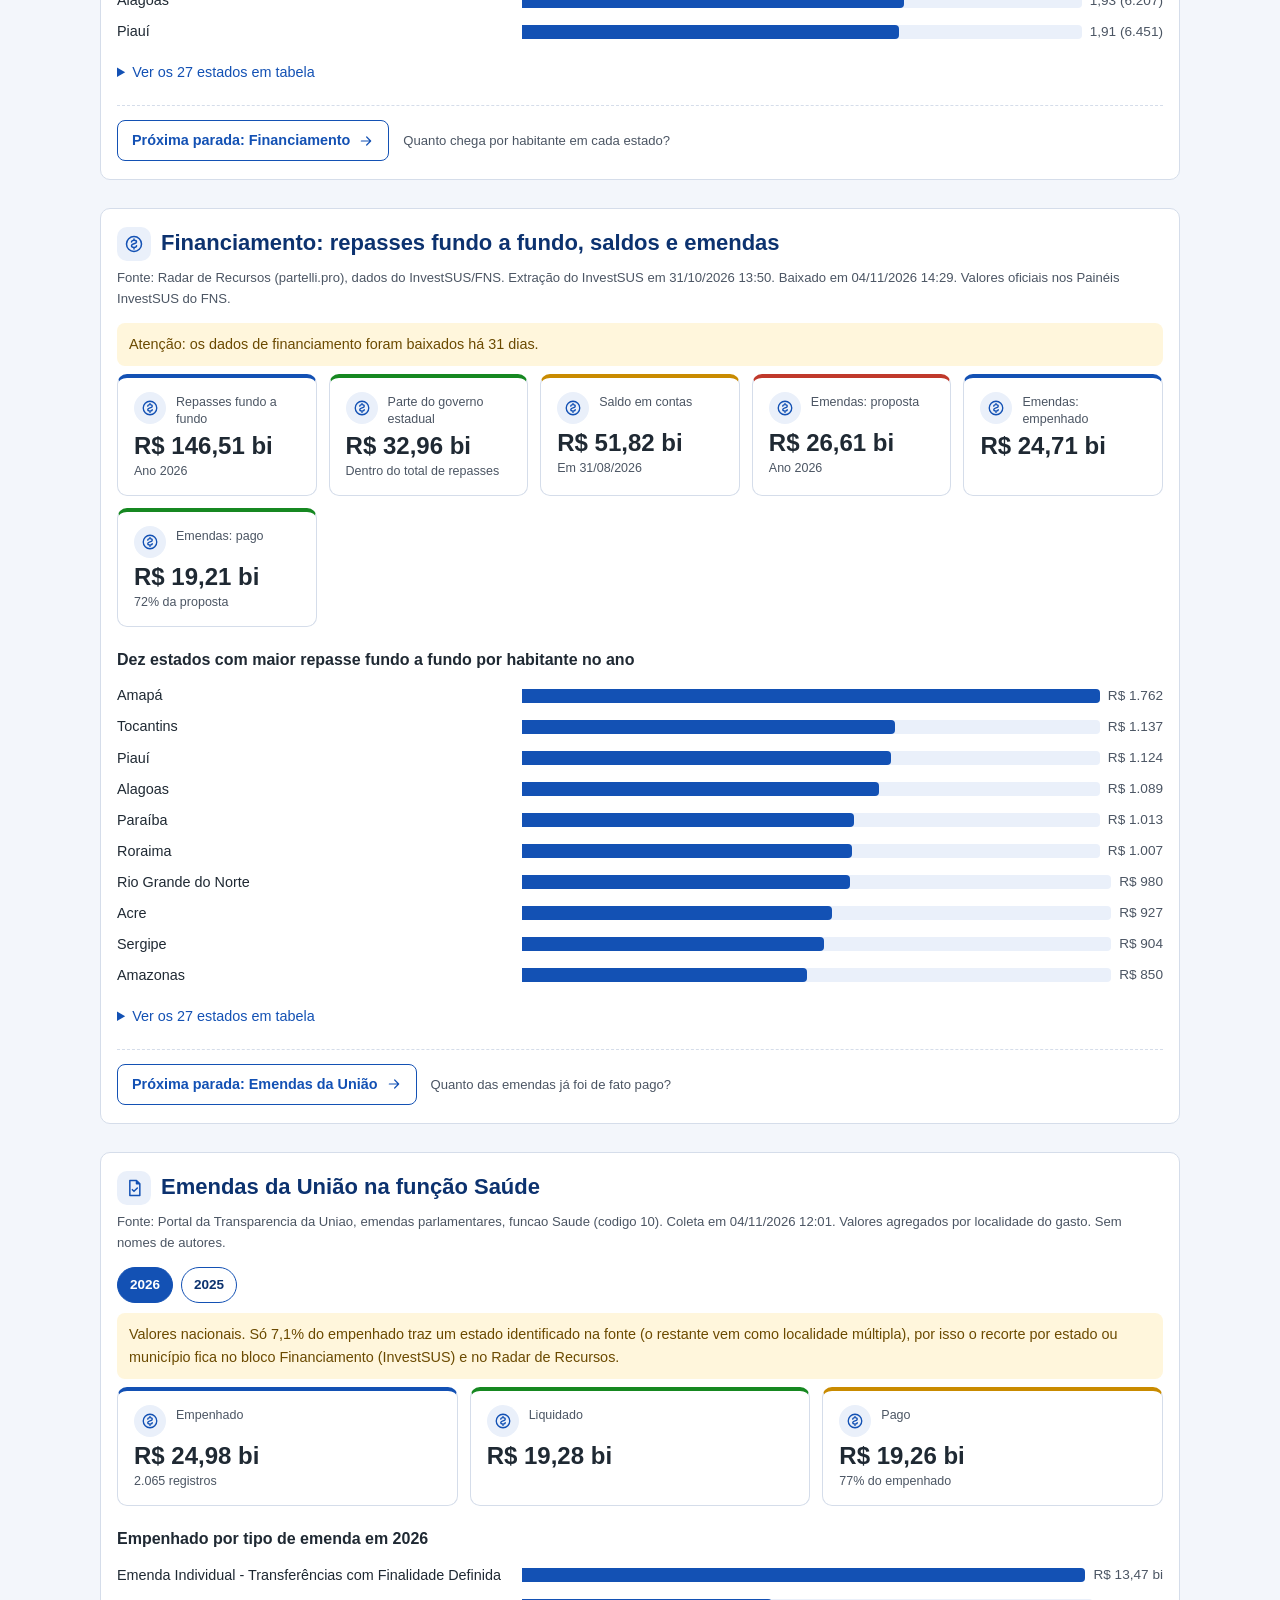
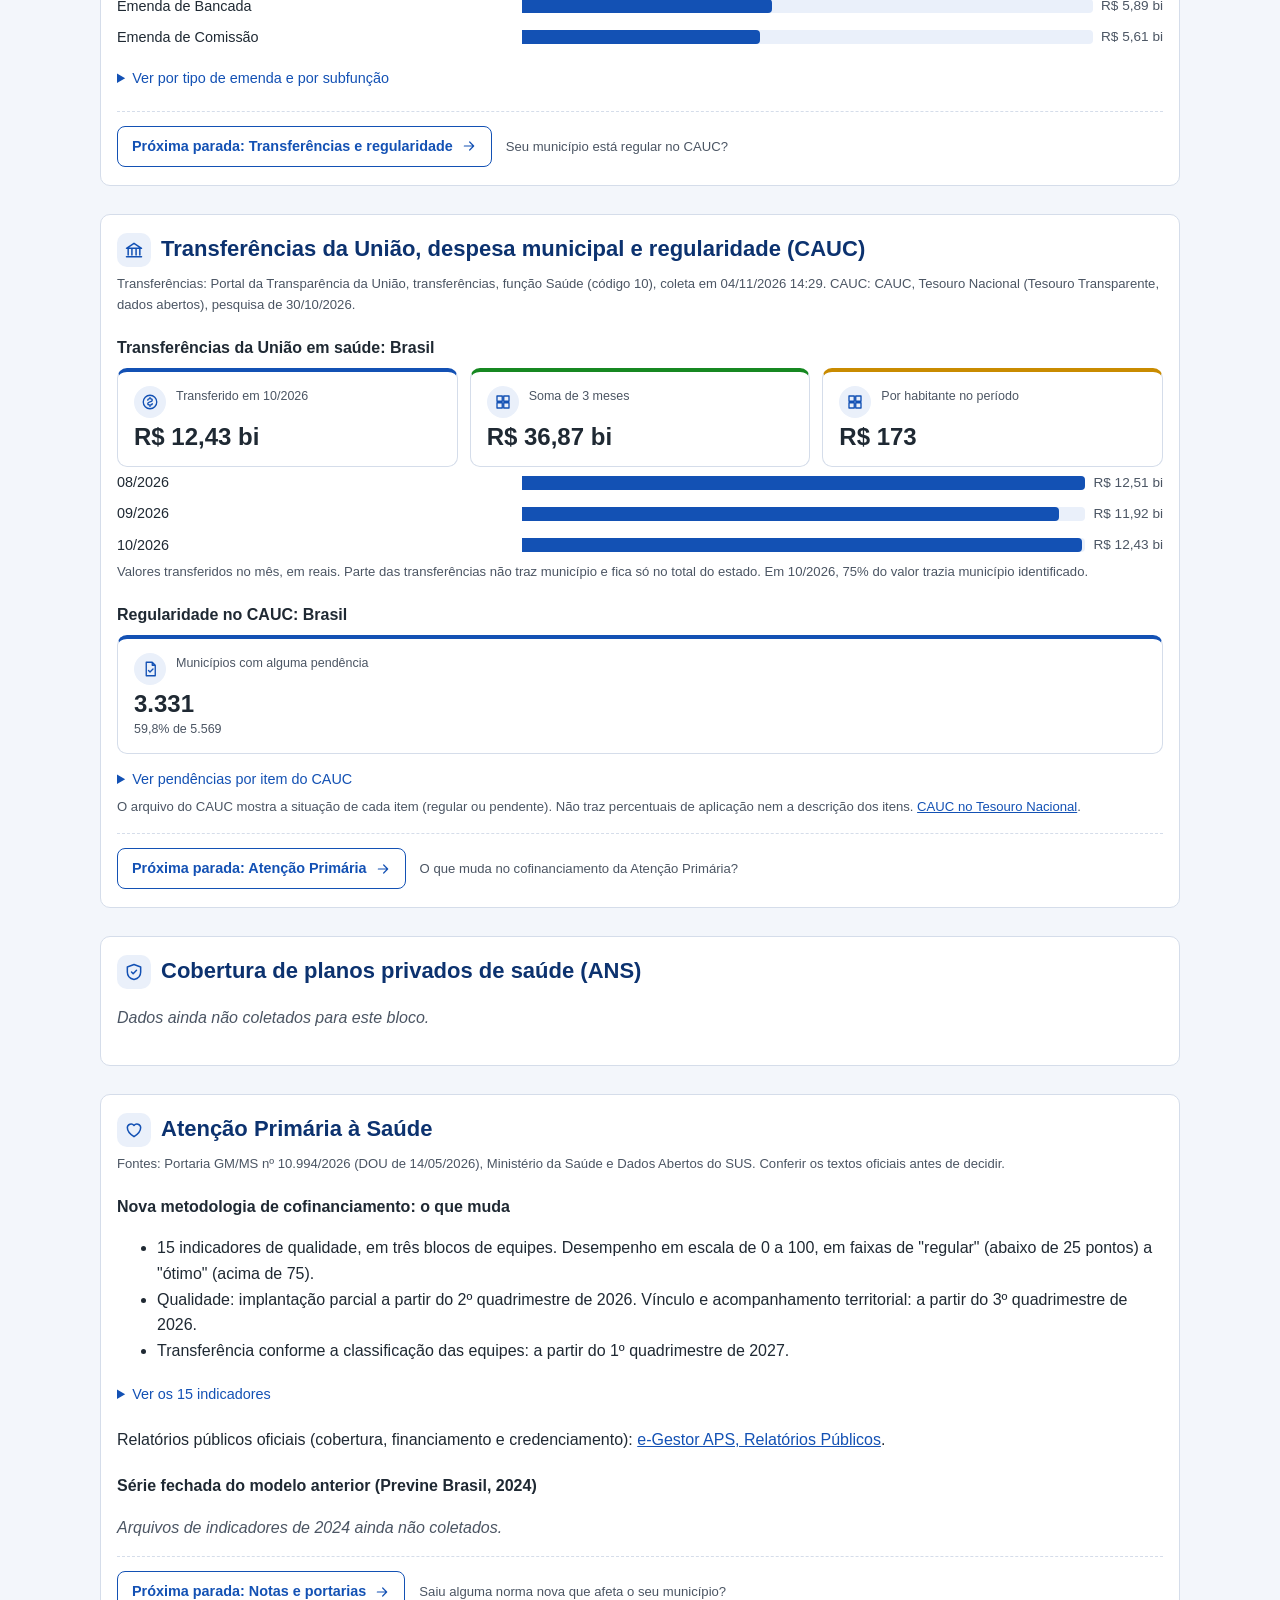
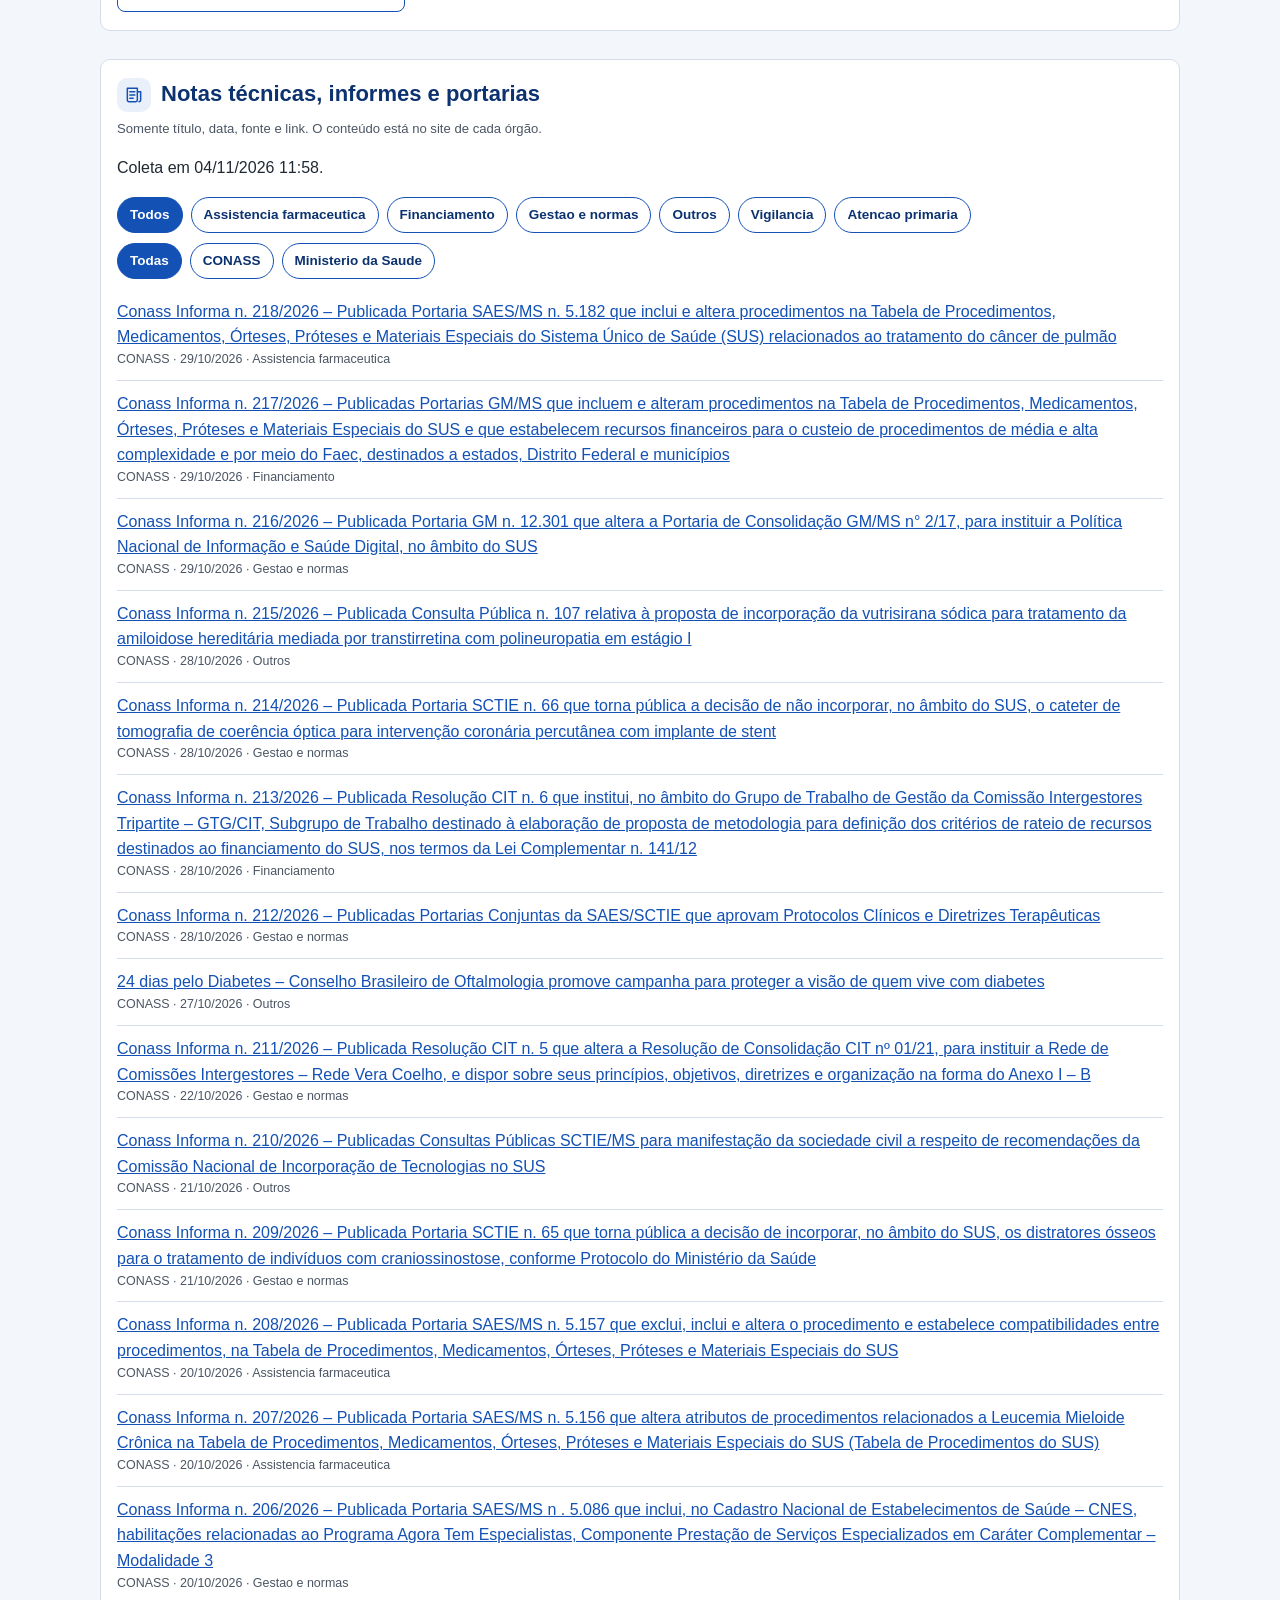
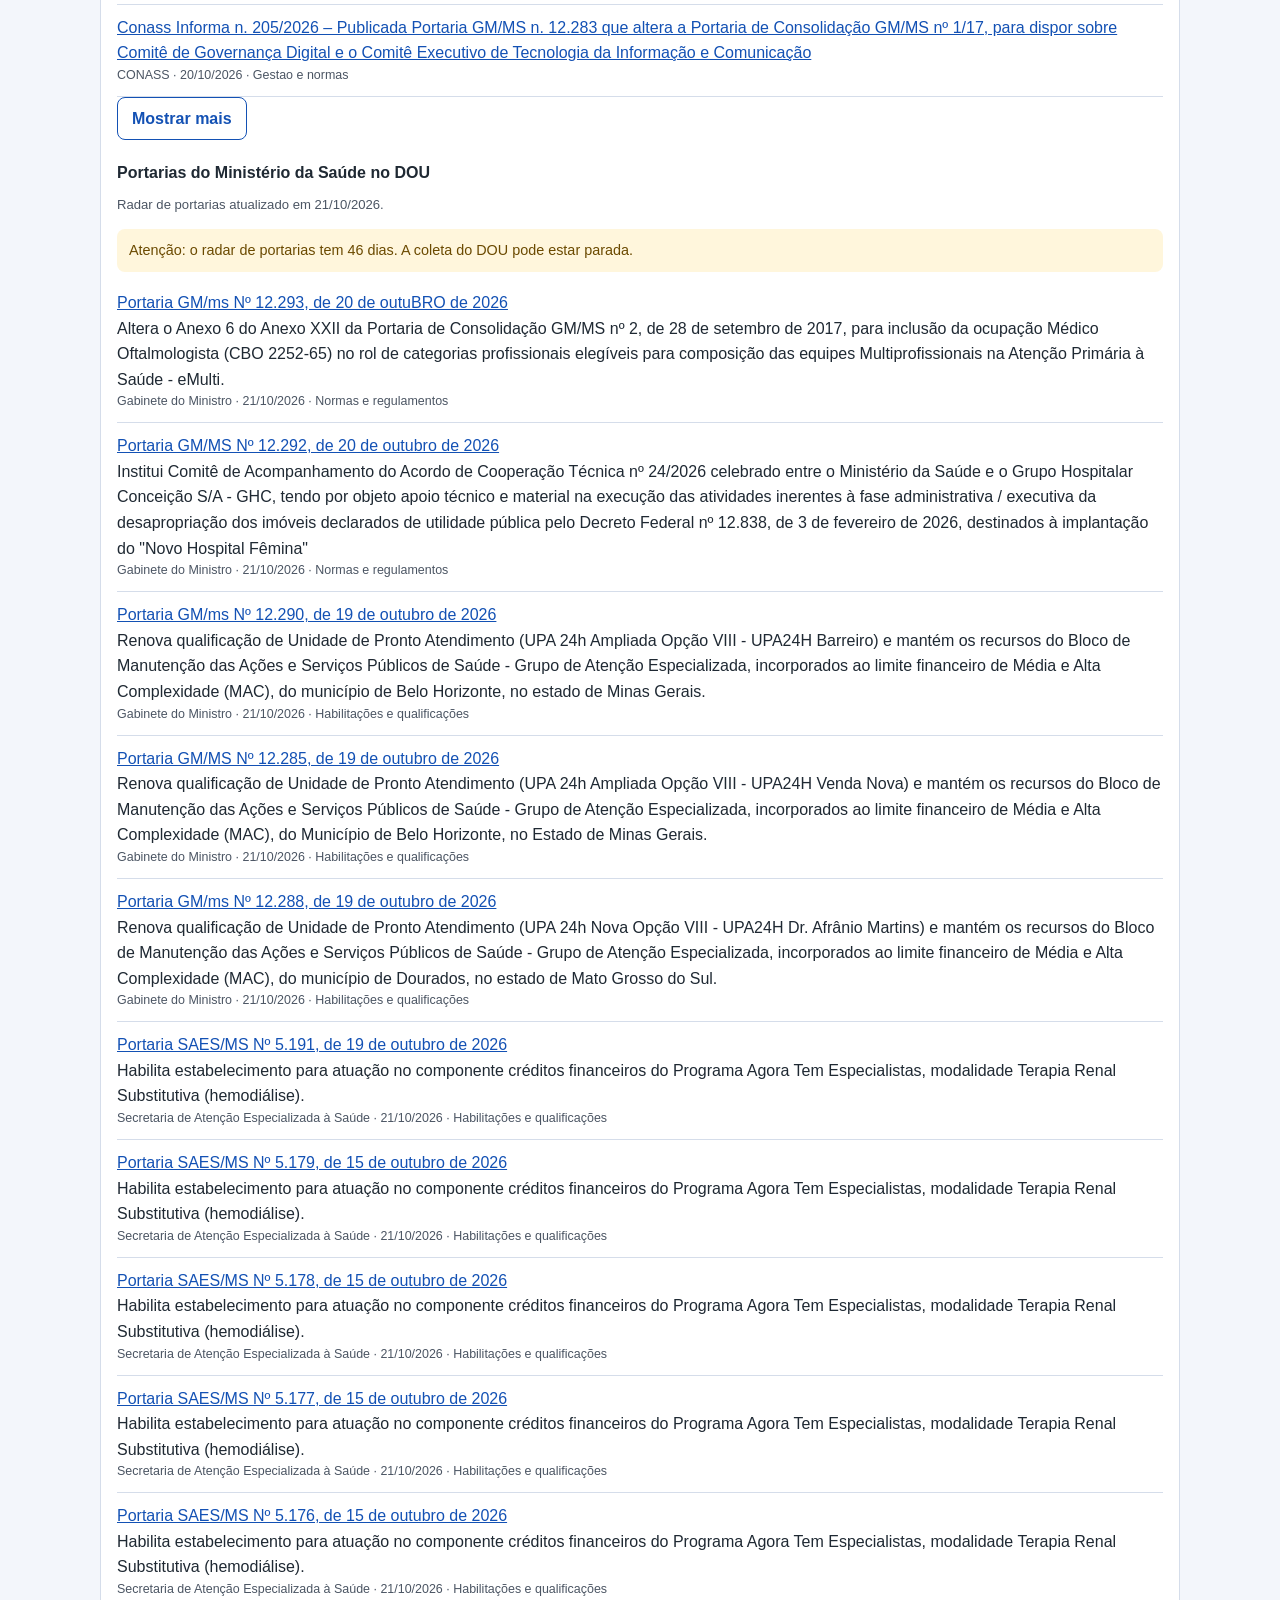
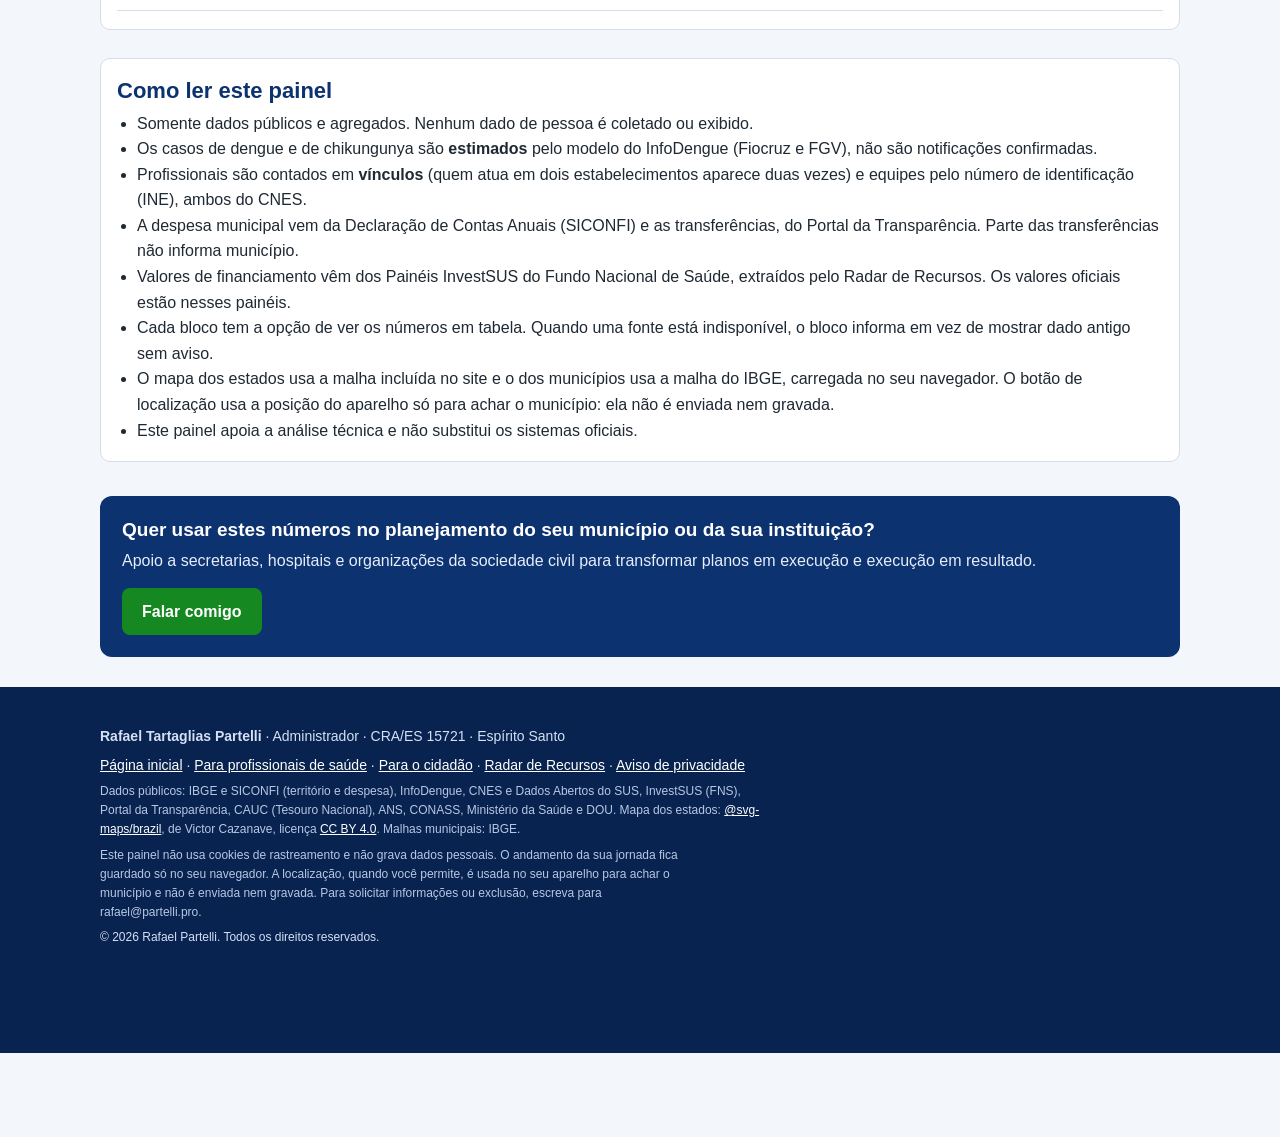
==== commit 085bd5aa: "layout no padrao visual do partelli.pro: barra, hero, cards, rodape e CTA Co-Authored-By: Claude Son" ====
--- a/index.html
+++ b/index.html
@@ -8,35 +8,40 @@
 <meta property="og:title" content="Sala de Gestão Estratégica em Saúde">
 <meta property="og:description" content="Dados públicos de saúde dos 5.570 municípios brasileiros em um só painel, com a fonte e a data de cada informação.">
 <meta property="og:type" content="website">
-<link rel="icon" href="data:image/svg+xml,%3Csvg xmlns='http://www.w3.org/2000/svg' viewBox='0 0 32 32'%3E%3Crect width='32' height='32' rx='6' fill='%231351B4'/%3E%3Cpath d='M14 7h4v7h7v4h-7v7h-4v-7H7v-4h7z' fill='%23fff'/%3E%3C/svg%3E">
+<meta property="og:url" content="https://partelli.pro/gestor/sala/">
+<link rel="icon" type="image/png" href="/img/favicon.png">
+<link rel="canonical" href="https://partelli.pro/gestor/sala/">
 <meta name="theme-color" content="#0c326f">
-<link rel="stylesheet" href="css/sala.css?v=6">
+<meta name="color-scheme" content="light">
+<link rel="stylesheet" href="css/sala.css?v=9">
 </head>
 <body>
 <noscript><p class="sem-js">Este painel precisa de JavaScript para carregar os dados.</p></noscript>
 <a class="pular" href="#conteudo">Ir para o conteúdo</a>
 <header class="topbar">
   <div class="miolo topbar-in">
-    <a class="brand" href="https://partelli.pro/" aria-label="Rafael Partelli, página inicial"><svg class="flag" viewBox="0 0 30 21" width="30" height="21" aria-hidden="true" focusable="false" style="margin-right:-4px"><rect width="30" height="21" fill="#009C3B"/><path d="M2.5 10.5L15 2.4L27.5 10.5L15 18.6Z" fill="#FFDF00"/><circle cx="15" cy="10.5" r="5.1" fill="#002776"/><path d="M9.95 11.9Q14.6 8.7 20.05 9.3" fill="none" stroke="#fff" stroke-width="1"/></svg><svg class="flag" viewBox="0 0 30 21" width="30" height="21" aria-hidden="true" focusable="false"><rect width="30" height="7" fill="#4C93D6"/><rect y="7" width="30" height="7" fill="#fff"/><rect y="14" width="30" height="7" fill="#F1A7BF"/><path d="M9 11.6Q15 8.4 21 11.6" fill="none" stroke="#2F6DB5" stroke-width="1.3" stroke-linecap="round"/></svg><span>Rafael Partelli</span></a>
+    <a class="brand" href="/" aria-label="Rafael Partelli, início"><svg class="flag" viewBox="0 0 30 21" width="30" height="21" aria-hidden="true" focusable="false" style="margin-right:-4px"><rect width="30" height="21" fill="#009C3B"/><path d="M2.5 10.5L15 2.4L27.5 10.5L15 18.6Z" fill="#FFDF00"/><circle cx="15" cy="10.5" r="5.1" fill="#002776"/><path d="M9.95 11.9Q14.6 8.7 20.05 9.3" fill="none" stroke="#fff" stroke-width="1"/></svg><svg class="flag" viewBox="0 0 30 21" width="30" height="21" aria-hidden="true" focusable="false"><rect width="30" height="7" fill="#4C93D6"/><rect y="7" width="30" height="7" fill="#fff"/><rect y="14" width="30" height="7" fill="#F1A7BF"/><path d="M9 11.6Q15 8.4 21 11.6" fill="none" stroke="#2F6DB5" stroke-width="1.3" stroke-linecap="round"/></svg><span>Rafael Partelli</span></a>
     <button class="menu-btn" id="menuBtn" type="button" aria-expanded="false" aria-controls="nav">Menu</button>
     <nav id="nav" class="nav" aria-label="Principal">
-      <a class="nav-hl" href="https://partelli.pro/gestor/">Área do Gestor <em>Guias e Radar</em></a>
-      <a href="https://partelli.pro/gestor/recursos/">Radar de Recursos</a>
-      <a href="https://partelli.pro/#servicos">Serviços</a>
-      <a href="https://partelli.pro/reuniao/">Reunião online</a>
-      <a class="nav-cta" href="https://partelli.pro/#contato">Falar comigo</a>
+      <a class="nav-hl" href="/gestor/">Área do Gestor <em>Guias e Radar</em></a>
+      <a href="/">Início</a>
+      <a href="/profissionais/">Para profissionais</a>
+      <a href="/cidadao/">Para o cidadão</a>
+      <a href="/gestor/radar/">Radar Saúde</a>
+      <a class="nav-reuniao" href="/reuniao/" aria-label="Reunião online" title="Reunião online"><svg width="20" height="20" viewBox="0 0 24 24" fill="none" stroke="currentColor" stroke-width="2" stroke-linecap="round" stroke-linejoin="round" aria-hidden="true" focusable="false"><rect x="2" y="6" width="14" height="12" rx="2"/><path d="M16 10.5 22 7v10l-6-3.5z"/></svg><span class="nr-t">Reunião online</span></a>
+      <a class="nav-cta" href="/#contato">Falar comigo</a>
     </nav>
   </div>
 </header>
-<header class="topo">
+<div class="topo">
   <div class="miolo">
-    <p class="marca">Painel nacional do gestor de saúde</p>
+    <p class="crumb"><a href="/">Início</a> &#8250; <a href="/gestor/">Área do Gestor</a> &#8250; Sala de Gestão Estratégica</p>
+    <p class="upd" id="upd" role="status">Carregando dados...</p>
     <h1>Sala de Gestão Estratégica em Saúde</h1>
     <p class="lead">Situação da saúde nos 27 estados e 5.570 municípios, a partir de bases públicas. Cada bloco mostra a fonte e a data da última coleta.</p>
     <p class="convite" data-ico="trilha" data-tam="18">Faça a jornada: visite cada parada, libere as descobertas e compare o seu território com o Brasil.</p>
   </div>
-  <svg class="ecg" viewBox="0 0 600 60" preserveAspectRatio="none" aria-hidden="true" focusable="false"><polyline points="0,30 80,30 100,30 112,8 126,52 140,18 152,30 260,30 290,30 302,8 316,52 330,18 342,30 450,30 480,30 492,8 506,52 520,18 532,30 600,30"/></svg>
-</header>
+</div>
 
 <nav class="filtros" aria-label="Escolha do território">
   <div class="miolo filtros-linha">
@@ -150,17 +155,23 @@
   </section>
 </main>
 
-<footer class="rodape">
-  <div class="miolo">
+<div class="miolo">
+  <aside class="cta-box" aria-labelledby="h-cta">
+    <h2 id="h-cta">Quer usar estes números no planejamento do seu município ou da sua instituição?</h2>
+    <p>Apoio a secretarias, hospitais e organizações da sociedade civil para transformar planos em execução e execução em resultado.</p>
+    <a href="/#contato">Falar comigo</a>
+  </aside>
+</div>
+<footer class="rodape footer">
+  <div class="miolo foot-in">
     <p><b>Rafael Tartaglias Partelli</b> · Administrador · CRA/ES 15721 · Espírito Santo</p>
-    <p><a href="https://partelli.pro/">partelli.pro</a> · <a href="https://www.linkedin.com/in/rafael-partelli-103a7728" target="_blank" rel="noopener">LinkedIn</a> · <a href="https://www.instagram.com/rafaelpartelli" target="_blank" rel="noopener">Instagram</a> · <a href="#privacidade">Aviso de privacidade</a></p>
-    <p><a href="https://partelli.pro/gestor/">Área do Gestor</a> · <a href="https://partelli.pro/gestor/recursos/">Radar de Recursos</a> · <a href="https://partelli.pro/#contato">Falar comigo</a></p>
+    <p><a href="/">Página inicial</a> · <a href="/profissionais/">Para profissionais de saúde</a> · <a href="/cidadao/">Para o cidadão</a> · <a href="/gestor/recursos/">Radar de Recursos</a> · <a href="/#privacidade">Aviso de privacidade</a></p>
     <p class="fontes">Dados públicos: IBGE e SICONFI (território e despesa), InfoDengue, CNES e Dados Abertos do SUS, InvestSUS (FNS), Portal da Transparência, CAUC (Tesouro Nacional), ANS, CONASS, Ministério da Saúde e DOU. Mapa dos estados: <a href="https://github.com/VictorCazanave/svg-maps" rel="noopener">@svg-maps/brazil</a>, de Victor Cazanave, licença <a href="https://creativecommons.org/licenses/by/4.0/" rel="noopener">CC BY 4.0</a>. Malhas municipais: IBGE.</p>
-    <p id="privacidade" class="lgpd">Aviso de privacidade (LGPD): este painel usa somente dados públicos e agregados, não usa cookies de rastreamento e não grava dados pessoais. O andamento da sua jornada fica guardado só no seu navegador. A localização, quando você permite, é usada no seu aparelho para achar o município e não é enviada nem gravada. Para solicitar informações, escreva para rafael@partelli.pro.</p>
+    <p id="privacidade" class="lgpd">Este painel não usa cookies de rastreamento e não grava dados pessoais. O andamento da sua jornada fica guardado só no seu navegador. A localização, quando você permite, é usada no seu aparelho para achar o município e não é enviada nem gravada. Para solicitar informações ou exclusão, escreva para rafael@partelli.pro.</p>
     <p class="copy">© <span id="ano">2026</span> Rafael Partelli. Todos os direitos reservados.</p>
   </div>
 </footer>
 <aside id="jornada" class="jornada" aria-label="Sua jornada pela Sala"></aside>
-<script type="module" src="js/app.js?v=4"></script>
+<script type="module" src="js/app.js?v=6"></script>
 </body>
 </html>
--- a/css/sala.css
+++ b/css/sala.css
@@ -1,37 +1,23 @@
 :root{
-  --azul:#1351b4; --azul-escuro:#0c326f; --verde:#168821;
-  --fundo:#f6f7f9; --superficie:#ffffff; --linha:#d9dde3;
-  --texto:#1f2933; --texto2:#4b5563; --mudo:#6b7280; --foco:#c05a00;
+  --azul:#1351b4; --azul-escuro:#0c326f; --verde:#168821; --verde-claro:#e7f4e8;
+  --amarelo:#c98b00; --amarelo-claro:#fff6dc; --vermelho:#c0392b; --vermelho-claro:#fbeae8; --azul-claro:#eaf0fa;
+  --fundo:#f3f6fb; --superficie:#ffffff; --linha:#d5ddea;
+  --texto:#1f2933; --texto2:#4b5563; --mudo:#4b5563; --foco:#c05a00;
   --n1:#168821; --n2:#e6a800; --n3:#e86a10; --n4:#c4161c; --semdado:#9aa3af;
-  --barra:#1351b4; --barra-fundo:#e6ecf7; --aviso-bg:#fff6e0; --aviso-tx:#6b4a00;
+  --barra:#1351b4; --barra-fundo:#eaf0fa; --aviso-bg:#fff6dc; --aviso-tx:#6b4a00;
   --e0:#d5d9df; --e1:#e3ebf8; --e2:#b4c9ee; --e3:#7ca1e0; --e4:#3f6fc4; --e5:#0c326f;
-  --c1:#1351b4; --c2:#168821; --c3:#6fa3ff; --c4:#9aa3af; --sombra:0 6px 18px rgba(12,50,111,.12);
+  --c1:#1351b4; --c2:#168821; --c3:#c98b00; --c4:#9aa3af; --sombra:0 6px 18px rgba(12,50,111,.12);
   color-scheme:light;
 }
-@media (prefers-color-scheme:dark){
-  :root:not([data-theme="light"]){
-    --azul:#6fa3ff; --azul-escuro:#0c326f; --verde:#4cc15a;
-    --fundo:#0f141b; --superficie:#171e28; --linha:#2b3646;
-    --texto:#e8ecf1; --texto2:#b6c0cc; --mudo:#93a0b0; --foco:#ffb366;
-    --n1:#3fae4b; --n2:#d9a400; --n3:#e8782a; --n4:#e5484d; --semdado:#6b7686;
-    --barra:#6fa3ff; --barra-fundo:#22304a; --aviso-bg:#3a2f12; --aviso-tx:#ffd98a;
-    --e0:#3a4554; --e1:#1f2d48; --e2:#2d4b82; --e3:#4676c6; --e4:#7aa9ff; --e5:#c4dbff;
-    --c1:#6fa3ff; --c2:#4cc15a; --c3:#e6a800; --c4:#6b7686; --sombra:0 6px 18px rgba(0,0,0,.4);
-    color-scheme:dark;
-  }
-}
+
 *{box-sizing:border-box}
 html{-webkit-text-size-adjust:100%}
-body{margin:0;background:var(--fundo);color:var(--texto);font:16px/1.55 system-ui,-apple-system,"Segoe UI",Roboto,Arial,sans-serif}
-.miolo{max-width:1120px;margin:0 auto;padding:0 16px}
+body{margin:0;background:var(--fundo);color:var(--texto);font:16px/1.6 Arial,"Helvetica Neue",Helvetica,sans-serif}
+.miolo{max-width:1120px;margin:0 auto;padding:0 20px}
 a{color:var(--azul)}
 :focus-visible{outline:3px solid var(--foco);outline-offset:2px}
 .pular{position:absolute;left:-999px;top:0;background:var(--azul);color:#fff;padding:8px 12px;z-index:10}
 .pular:focus{left:8px;top:8px}
-.topo{background:var(--azul-escuro);color:#fff;padding:28px 0 24px;border-bottom:4px solid var(--verde)}
-.topo .marca{margin:0 0 6px;font-size:.85rem;letter-spacing:.04em;text-transform:uppercase;opacity:.85}
-.topo h1{margin:0 0 8px;font-size:clamp(1.5rem,4.5vw,2.2rem);line-height:1.2}
-.topo .lead{margin:0;max-width:62ch;opacity:.92}
 .filtros{background:var(--superficie);border-bottom:1px solid var(--linha);position:static;z-index:5}
 @media (min-width:760px){.filtros{position:sticky;top:0}}
 .filtros-linha{display:flex;flex-wrap:wrap;gap:12px 20px;align-items:end;padding-top:12px;padding-bottom:12px}
@@ -39,7 +25,7 @@
 select{font:inherit;padding:9px 10px;border:1px solid var(--linha);border-radius:6px;background:var(--superficie);color:var(--texto);min-height:44px}
 .selo{margin:0;font-size:.8rem;color:var(--mudo);flex:2 1 220px}
 h2{font-size:1.25rem;margin:0 0 6px;color:var(--azul-escuro)}
-@media (prefers-color-scheme:dark){:root:not([data-theme="light"]) h2{color:var(--texto)}}
+
 h3{font-size:1rem;margin:20px 0 8px}
 section{margin:28px 0}
 .bloco{background:var(--superficie);border:1px solid var(--linha);border-radius:10px;padding:18px 16px}
@@ -50,7 +36,7 @@
 .kpi .rot{font-size:.78rem;color:var(--texto2)}
 .kpi .val{font-size:1.5rem;font-weight:700;line-height:1.25;color:var(--azul-escuro)}
 .kpi .nota{font-size:.75rem;color:var(--mudo)}
-@media (prefers-color-scheme:dark){:root:not([data-theme="light"]) .kpi .val{color:var(--texto)}}
+
 .grade2{display:grid;grid-template-columns:1fr;gap:20px}
 @media (min-width:860px){.grade2{grid-template-columns:1fr 1fr}}
 .rank{list-style:none;margin:0;padding:0}
@@ -83,11 +69,9 @@
 .chips{display:flex;flex-wrap:wrap;gap:8px;margin-bottom:10px}
 .chip{border:1px solid var(--linha);background:var(--superficie);color:var(--texto);border-radius:999px;padding:6px 12px;font:inherit;font-size:.85rem;cursor:pointer;min-height:36px}
 .chip[aria-pressed="true"]{background:var(--azul);border-color:var(--azul);color:#fff}
-@media (prefers-color-scheme:dark){:root:not([data-theme="light"]) .chip[aria-pressed="true"]{color:#0b1220}}
+
 .botao{font:inherit;border:1px solid var(--azul);background:transparent;color:var(--azul);border-radius:6px;padding:8px 14px;cursor:pointer;min-height:40px}
 .metodo{margin:0;padding-left:20px}
-.rodape{background:var(--superficie);border-top:1px solid var(--linha);padding:18px 0;font-size:.85rem;color:var(--texto2);margin-top:30px}
-.rodape p{margin:4px 0}
 .indisponivel{color:var(--mudo);font-style:italic}
 
 .sem-js{background:var(--aviso-bg);color:var(--aviso-tx);padding:12px 16px;margin:16px;border-radius:8px}
@@ -96,16 +80,10 @@
 .icone{flex:none;vertical-align:-4px}
 h2 .ico{display:inline-flex;align-items:center;justify-content:center;width:34px;height:34px;margin-right:10px;border-radius:10px;background:var(--barra-fundo);color:var(--azul);vertical-align:middle}
 h2 .ico .icone{vertical-align:0}
-.topo{position:relative;overflow:hidden;padding-bottom:58px}
-.topo .miolo{position:relative;z-index:1}
-.topo .convite{margin:14px 0 0;display:inline-flex;gap:8px;align-items:center;background:rgba(255,255,255,.12);border:1px solid rgba(255,255,255,.25);border-radius:999px;padding:7px 14px;font-size:.9rem}
-.ecg{position:absolute;left:0;right:0;bottom:2px;width:100%;height:44px;opacity:.3;pointer-events:none}
-.ecg polyline{fill:none;stroke:#7be08a;stroke-width:2;stroke-linejoin:round;stroke-dasharray:1400;stroke-dashoffset:1400;animation:ecg 6s linear infinite}
-@keyframes ecg{0%{stroke-dashoffset:1400}60%,100%{stroke-dashoffset:0}}
 .filtros-acoes{display:flex;flex-wrap:wrap;gap:8px}
 .botao-icone{display:inline-flex;align-items:center;gap:8px;text-decoration:none;font-size:.9rem;transition:background .2s,color .2s,transform .2s}
 .botao-icone:hover{background:var(--azul);color:#fff;transform:translateY(-1px)}
-@media (prefers-color-scheme:dark){:root:not([data-theme="light"]) .botao-icone:hover{color:#0b1220}}
+
 .botao-icone[disabled]{opacity:.6;cursor:progress}
 .botao-link{background:none;border:0;color:var(--azul);text-decoration:underline;cursor:pointer;font:inherit;font-size:.85rem;min-height:36px}
 .geo-status{flex-basis:100%}
@@ -118,7 +96,7 @@
 .kpi.vis:hover{transform:translateY(-3px);box-shadow:var(--sombra);border-color:var(--azul)}
 .kpis{grid-template-columns:repeat(auto-fit,minmax(190px,1fr))}
 .kpi-grande{font-size:1.8rem;font-weight:700;margin:4px 0;color:var(--azul-escuro)}
-@media (prefers-color-scheme:dark){:root:not([data-theme="light"]) .kpi-grande{color:var(--texto)}}
+
 /* entrada */
 .rev{opacity:0;transform:translateY(14px);transition:opacity .6s ease,transform .6s ease}
 .rev.vis{opacity:1;transform:none}
@@ -201,35 +179,78 @@
 @media (prefers-reduced-motion:reduce){
   *,*::before,*::after{animation:none!important;transition:none!important}
   .rev{opacity:1!important;transform:none!important}
-  .ecg polyline{stroke-dashoffset:0}
-}
-@media print{.rev{opacity:1!important;transform:none!important}.jornada,.toast,.ecg{display:none}}
-
-/* ---------- cabecalho e rodape no padrao do partelli.pro ---------- */
-.topbar{background:#0c326f;position:relative;z-index:30;border-bottom:1px solid rgba(255,255,255,.12)}
+  }
+@media print{.rev{opacity:1!important;transform:none!important}.jornada,.toast{display:none}}
+
+
+/* ---------- padrao visual do partelli.pro (cabecalho, hero, cards, rodape) ---------- */
+html{scroll-padding-top:76px}
+h1,h2,h3{font-family:inherit}
+.topbar{position:sticky;top:0;background:#0c326f;z-index:50}
 .topbar-in{display:flex;align-items:center;justify-content:space-between;gap:12px;min-height:60px}
 .brand{display:inline-flex;align-items:center;gap:8px;color:#fff;font-weight:700;font-size:18px;text-decoration:none}
 .brand .flag{flex:none;border-radius:3px;box-shadow:0 0 0 1px rgba(255,255,255,.55)}
 .brand span{margin-left:4px}
 .nav{display:flex;gap:4px;align-items:center}
-.nav a{color:#fff;text-decoration:none;padding:8px 12px;border-radius:6px;font-size:15px;transition:background .2s}
+.nav a{color:#fff;text-decoration:none;padding:8px 12px;border-radius:6px;font-size:15px}
 .nav a:hover{background:rgba(255,255,255,.14)}
-.nav .nav-hl em{display:block;font-style:normal;font-size:11px;opacity:.8;line-height:1.1}
-.nav .nav-cta{background:var(--verde);font-weight:700}
+.nav .nav-hl{background:#fff;color:#0c326f;font-weight:700;display:inline-flex;align-items:center;gap:8px}
+.nav .nav-hl:hover{background:#eaf0fa}
+.nav .nav-hl em{font-style:normal;font-size:11px;background:#168821;color:#fff;border-radius:99px;padding:2px 8px}
+.nav .nav-cta{background:#168821;font-weight:700}
 .nav .nav-cta:hover{background:#127019}
+.nav-reuniao{display:inline-flex;align-items:center;padding:8px 3px!important;margin:0 -2px}
+.nav-reuniao .nr-t{display:none}
 .menu-btn{display:none;background:transparent;border:1px solid #fff;color:#fff;padding:8px 14px;border-radius:6px;font:inherit;font-size:15px;cursor:pointer;min-height:40px}
-@media (max-width:880px){
+@media (max-width:960px){
   .menu-btn{display:block}
-  .nav{display:none;position:absolute;left:0;right:0;top:100%;background:#0c326f;flex-direction:column;align-items:stretch;padding:8px 16px 14px;gap:2px;border-bottom:1px solid rgba(255,255,255,.2)}
+  .nav{display:none;position:absolute;left:0;right:0;top:100%;background:#0c326f;flex-direction:column;align-items:stretch;padding:8px 20px 14px;gap:2px;border-top:1px solid rgba(255,255,255,.18);box-shadow:0 10px 20px rgba(0,0,0,.2)}
   .nav.aberto{display:flex}
   .nav a{padding:12px}
+  .nav .nav-reuniao{margin:0;padding:12px!important}
+  .nav-reuniao .nr-t{display:inline;margin-left:8px}
 }
-.topo{padding-top:24px}
-.rodape{background:#08234f;color:#d5e0f5;border-top:0;padding:30px 0 22px}
+.topbar a:focus-visible,.topbar button:focus-visible,.topo a:focus-visible,.rodape a:focus-visible{outline-color:#fff}
+.topo{background:linear-gradient(135deg,#0c326f 0%,#0f3f8c 100%);color:#fff;padding:48px 0 40px}
+.crumb{font-size:14px;margin:0 0 14px;color:#cfe0fa}
+.crumb a{color:#fff}
+.upd{display:table;max-width:100%;margin:0 0 14px;font-size:14px;line-height:1.4;padding:8px 14px;border-radius:8px;background:#ffd54a;color:#3a2c00;font-weight:700}
+.upd .sub{font-weight:400;margin-left:8px}
+.upd .idade{display:inline-block;margin-left:8px;background:#3a2c00;color:#ffd54a;border-radius:4px;padding:1px 6px;font-size:12.5px}
+.topo h1{font-size:clamp(28px,4.2vw,44px);line-height:1.15;margin:0 0 12px}
+.topo .lead{margin:0;max-width:78ch;font-size:17px;opacity:1;color:#fff}
+.topo .convite{margin:16px 0 0;display:inline-flex;gap:8px;align-items:center;font-size:14px;color:#cfe0fa}
+h2{font-size:22px;line-height:1.25;color:#0c326f}
+.kpi{border-top:4px solid #1351b4;border-radius:10px;padding:14px 16px}
+.kpis .kpi:nth-child(4n+2){border-top-color:#168821}
+.kpis .kpi:nth-child(4n+3){border-top-color:#c98b00}
+.kpis .kpi:nth-child(4n+4){border-top-color:#c0392b}
+.kpi .rot{font-size:12.5px;color:#4b5563}
+.kpi .val{font-size:24px;color:#1f2933}
+.kpi .nota{font-size:12.5px}
+.kpi-grande{color:#1f2933}
+.kpi.vis:hover{border-color:var(--linha)}
+.chip{border:1px solid #1351b4;color:#0c326f;font-weight:700;font-size:13.5px;background:#fff}
+.chip[aria-pressed="true"]{background:#1351b4;color:#fff}
+.botao{border:1px solid #1351b4;background:#fff;color:#1351b4;border-radius:8px;font-weight:700}
+.botao-icone:hover{background:#1351b4;color:#fff}
+th{background:#eaf0fa;color:#0c326f}
+select{border:2px solid #1351b4;border-radius:8px;font-weight:700}
+.filtros{box-shadow:0 2px 6px rgba(12,50,111,.08)}
+@media (min-width:760px){.filtros{top:60px}}
+.filtros label{font-weight:700;color:#0c326f;font-size:14px}
+.bloco{scroll-margin-top:76px}
+@media (min-width:760px){.bloco{scroll-margin-top:170px}}
+.cta-box{margin-top:34px;background:#0c326f;color:#fff;border-radius:12px;padding:22px}
+.cta-box h2{margin:0 0 6px;font-size:19px;color:#fff}
+.cta-box p{margin:0 0 14px;color:#e6eefb}
+.cta-box a{display:inline-block;background:#168821;color:#fff;font-weight:700;text-decoration:none;padding:11px 20px;border-radius:8px}
+.cta-box a:hover{background:#127019}
+.rodape{background:#08234f;color:#d5e0f5;padding:32px 0 100px;font-size:14px;margin-top:30px;border-top:0}
 .rodape a{color:#fff}
-.rodape b{color:#fff}
-.rodape .fontes{font-size:.8rem;color:#b8c7e4;max-width:100ch}
-.rodape .lgpd{font-size:.78rem;color:#b8c7e4;max-width:90ch}
-.rodape .copy{font-size:.78rem}
-body{padding-bottom:0}
-.rodape{padding-bottom:100px}
+.rodape p{margin:6px 0}
+.rodape .fontes{font-size:12px;color:#b8c7e4;max-width:100ch}
+.rodape .lgpd{font-size:12px;color:#b8c7e4;max-width:90ch}
+.rodape .copy{font-size:12px}
+@media (min-width:961px){.nav{flex:1;margin-left:16px}.nav .nav-hl{margin-right:auto}}
+.filtros label{min-width:200px}
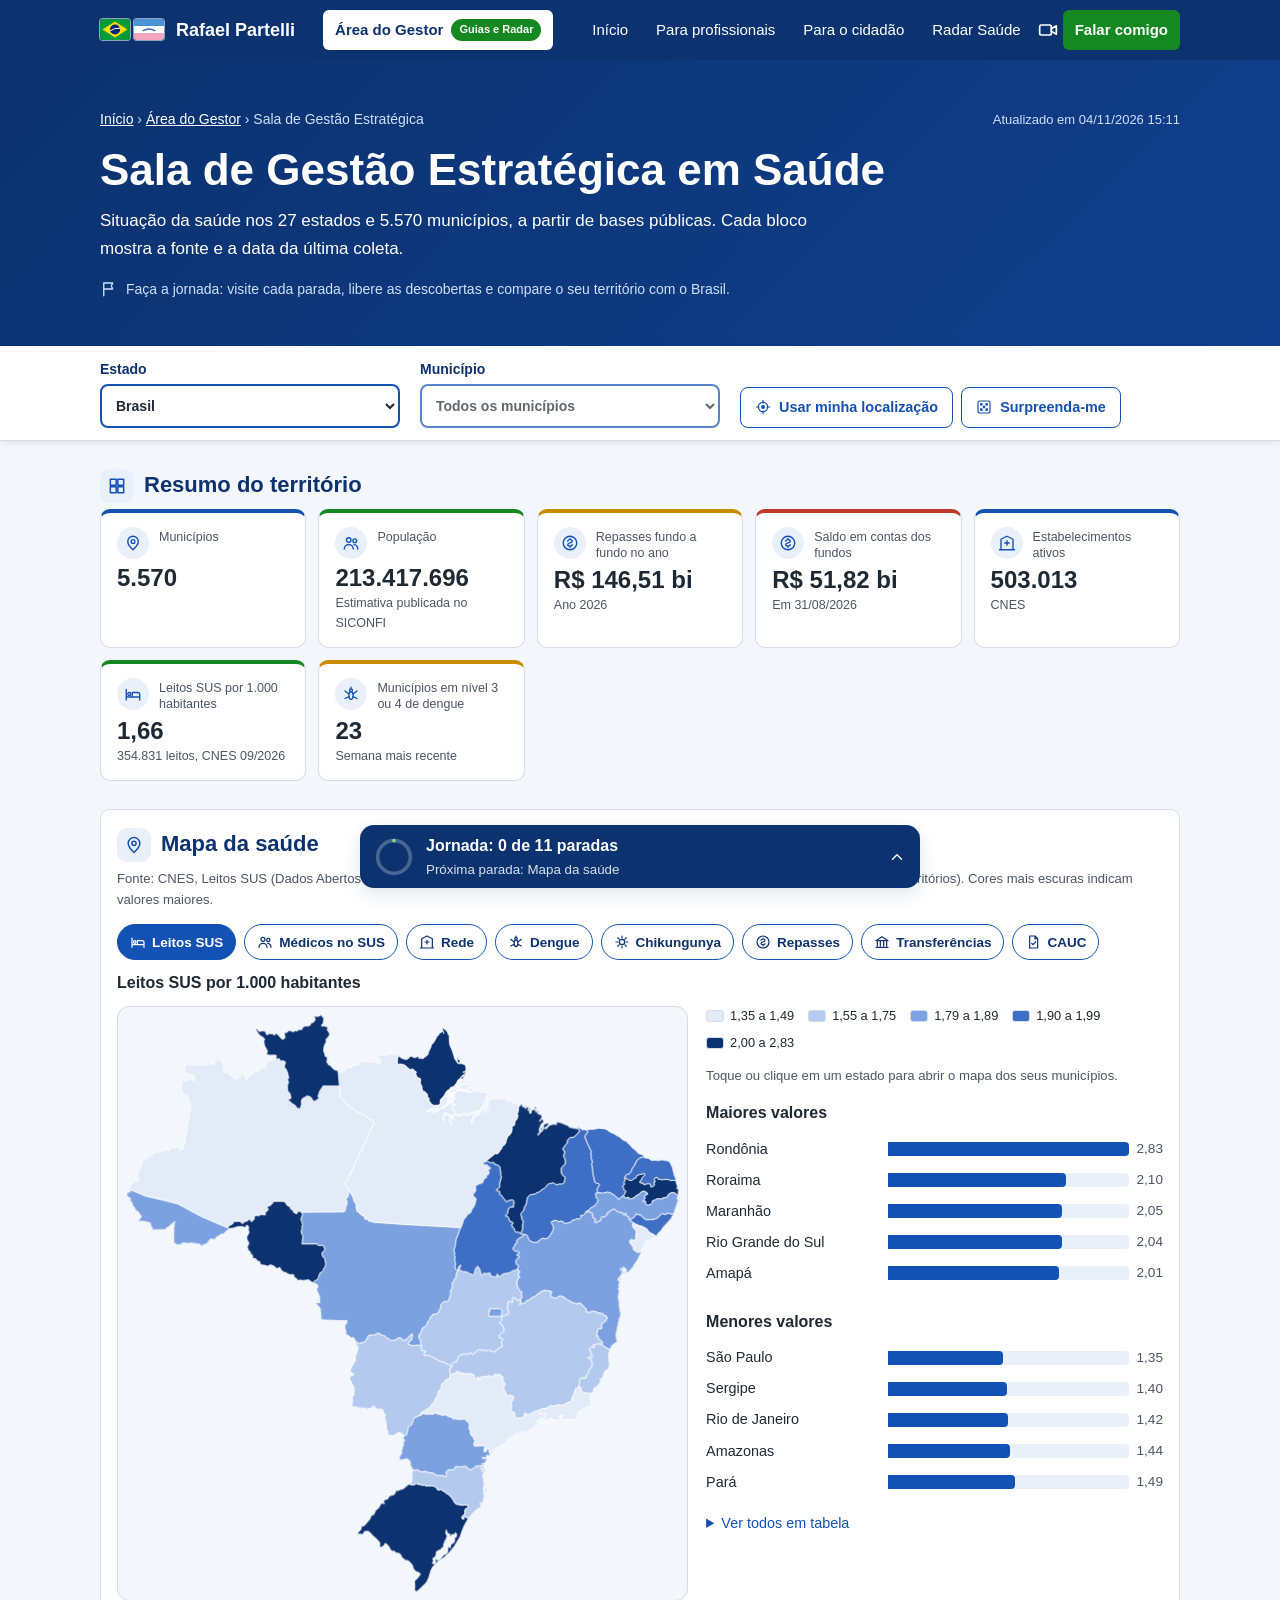
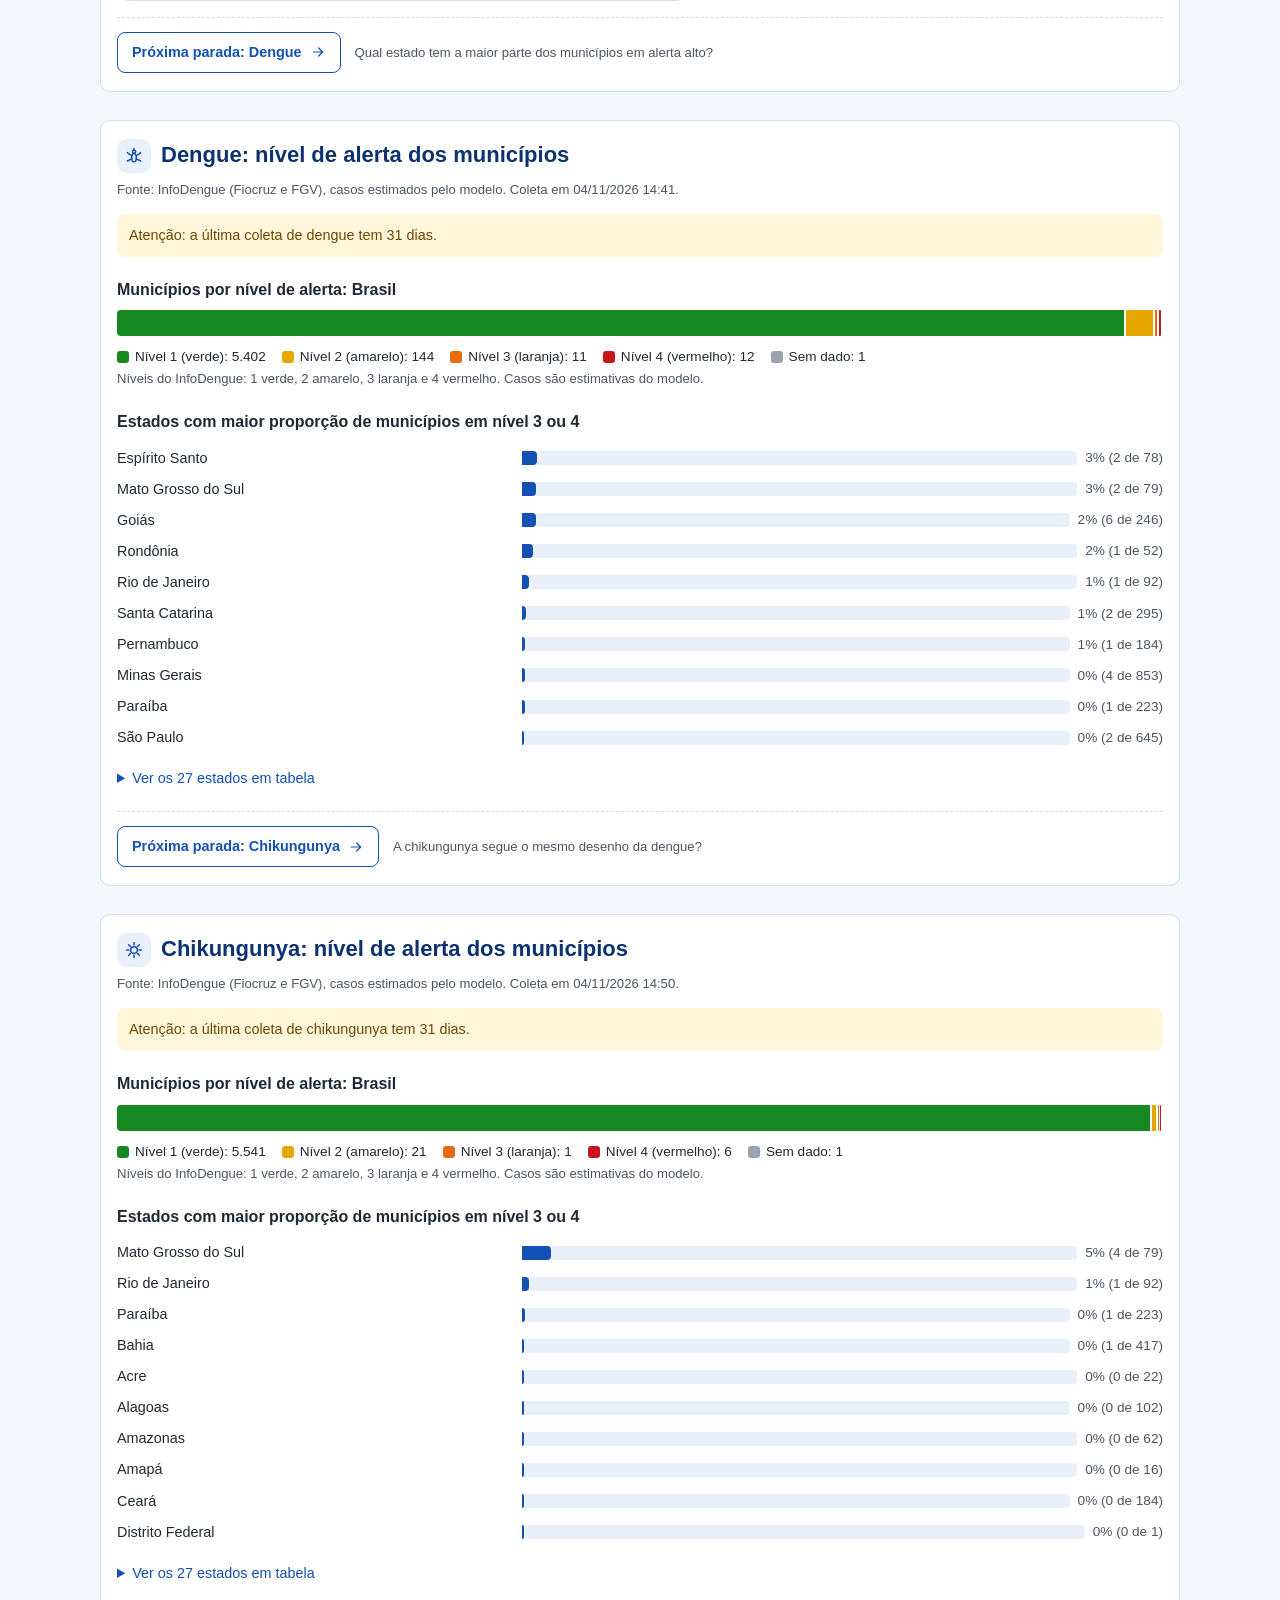
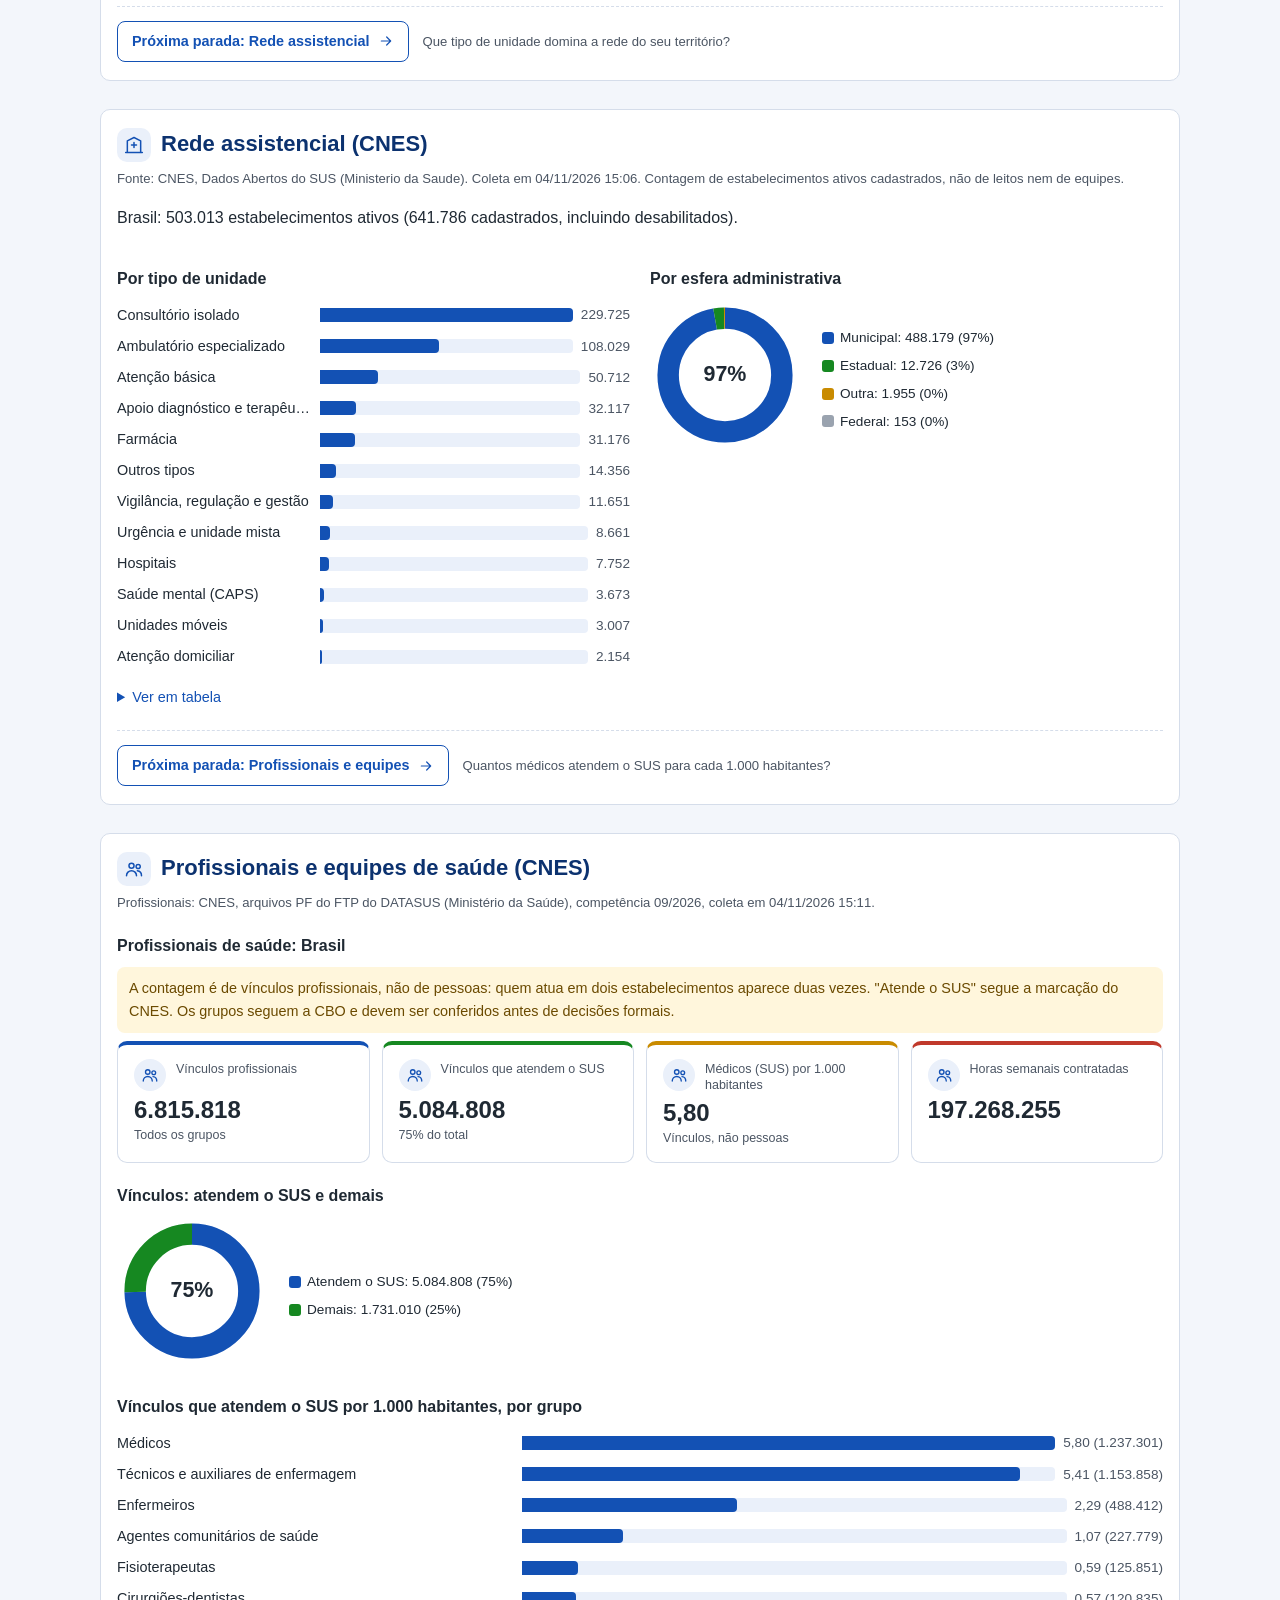
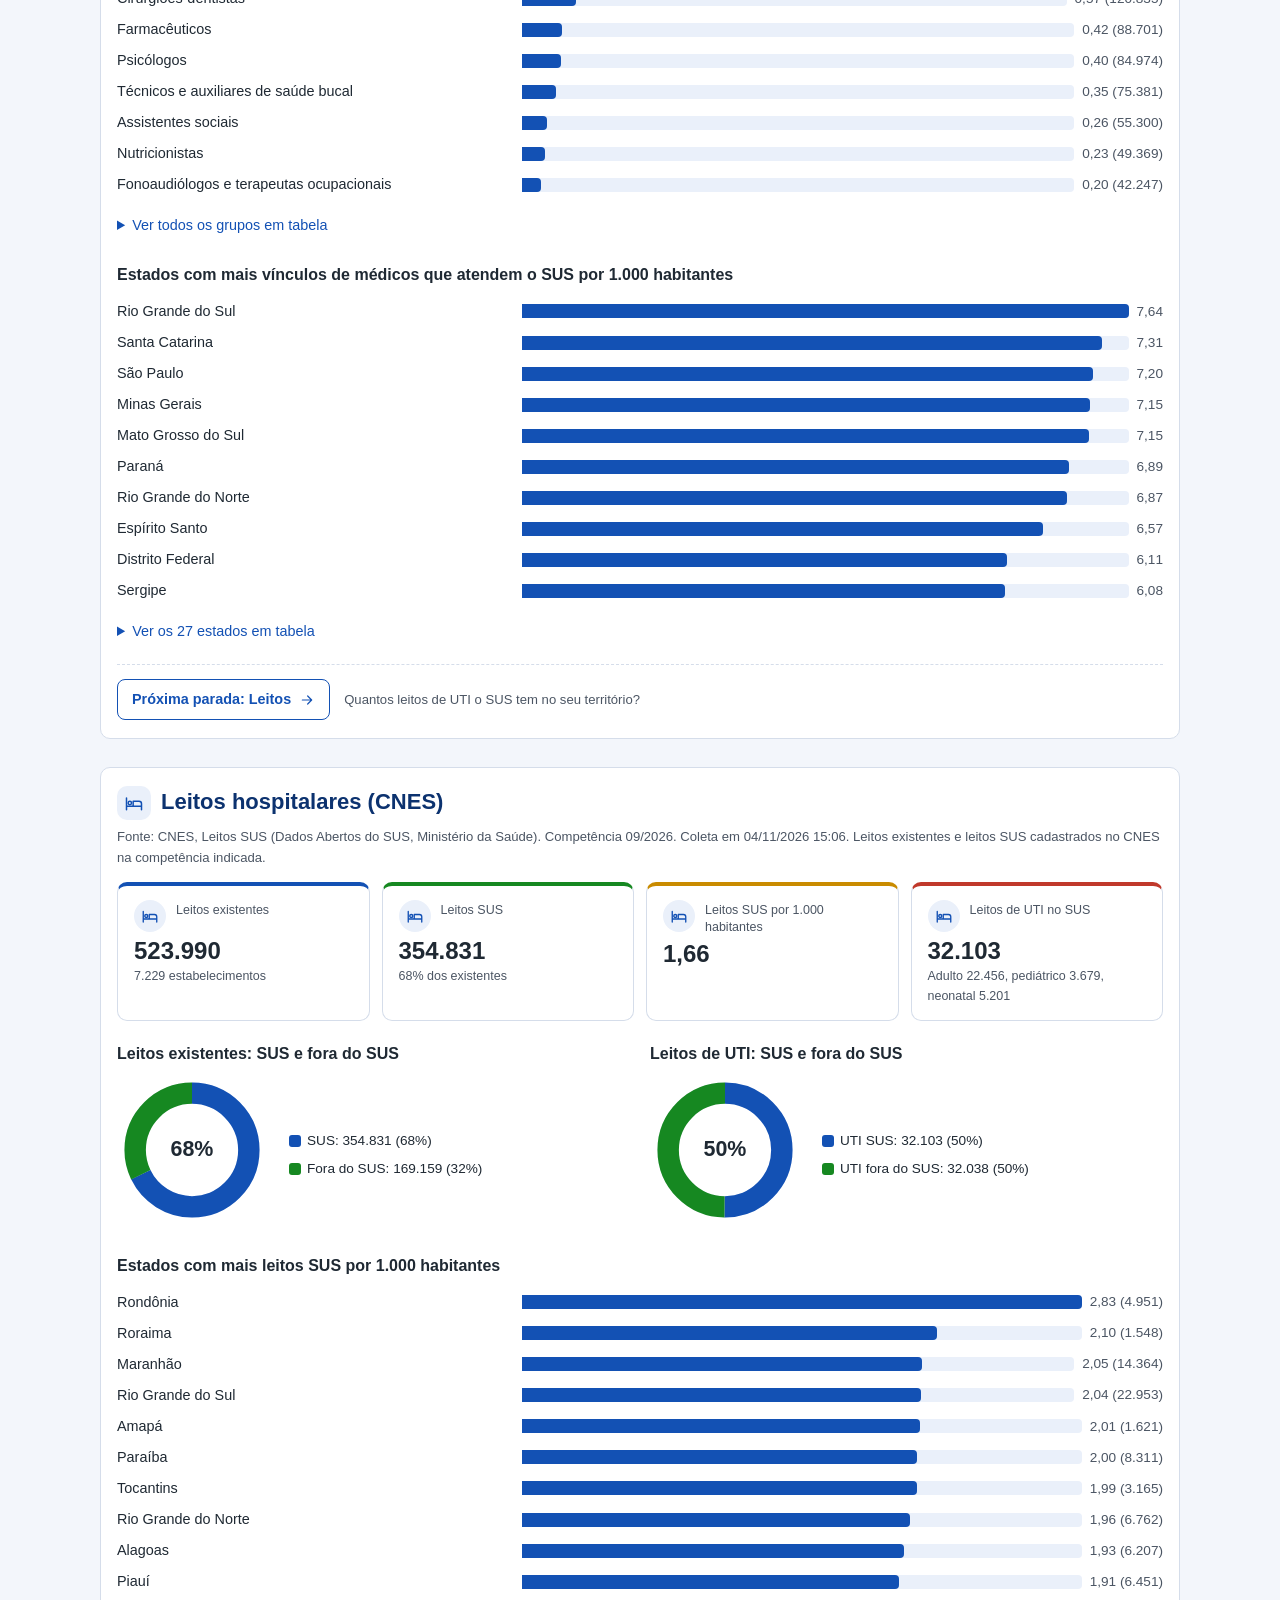
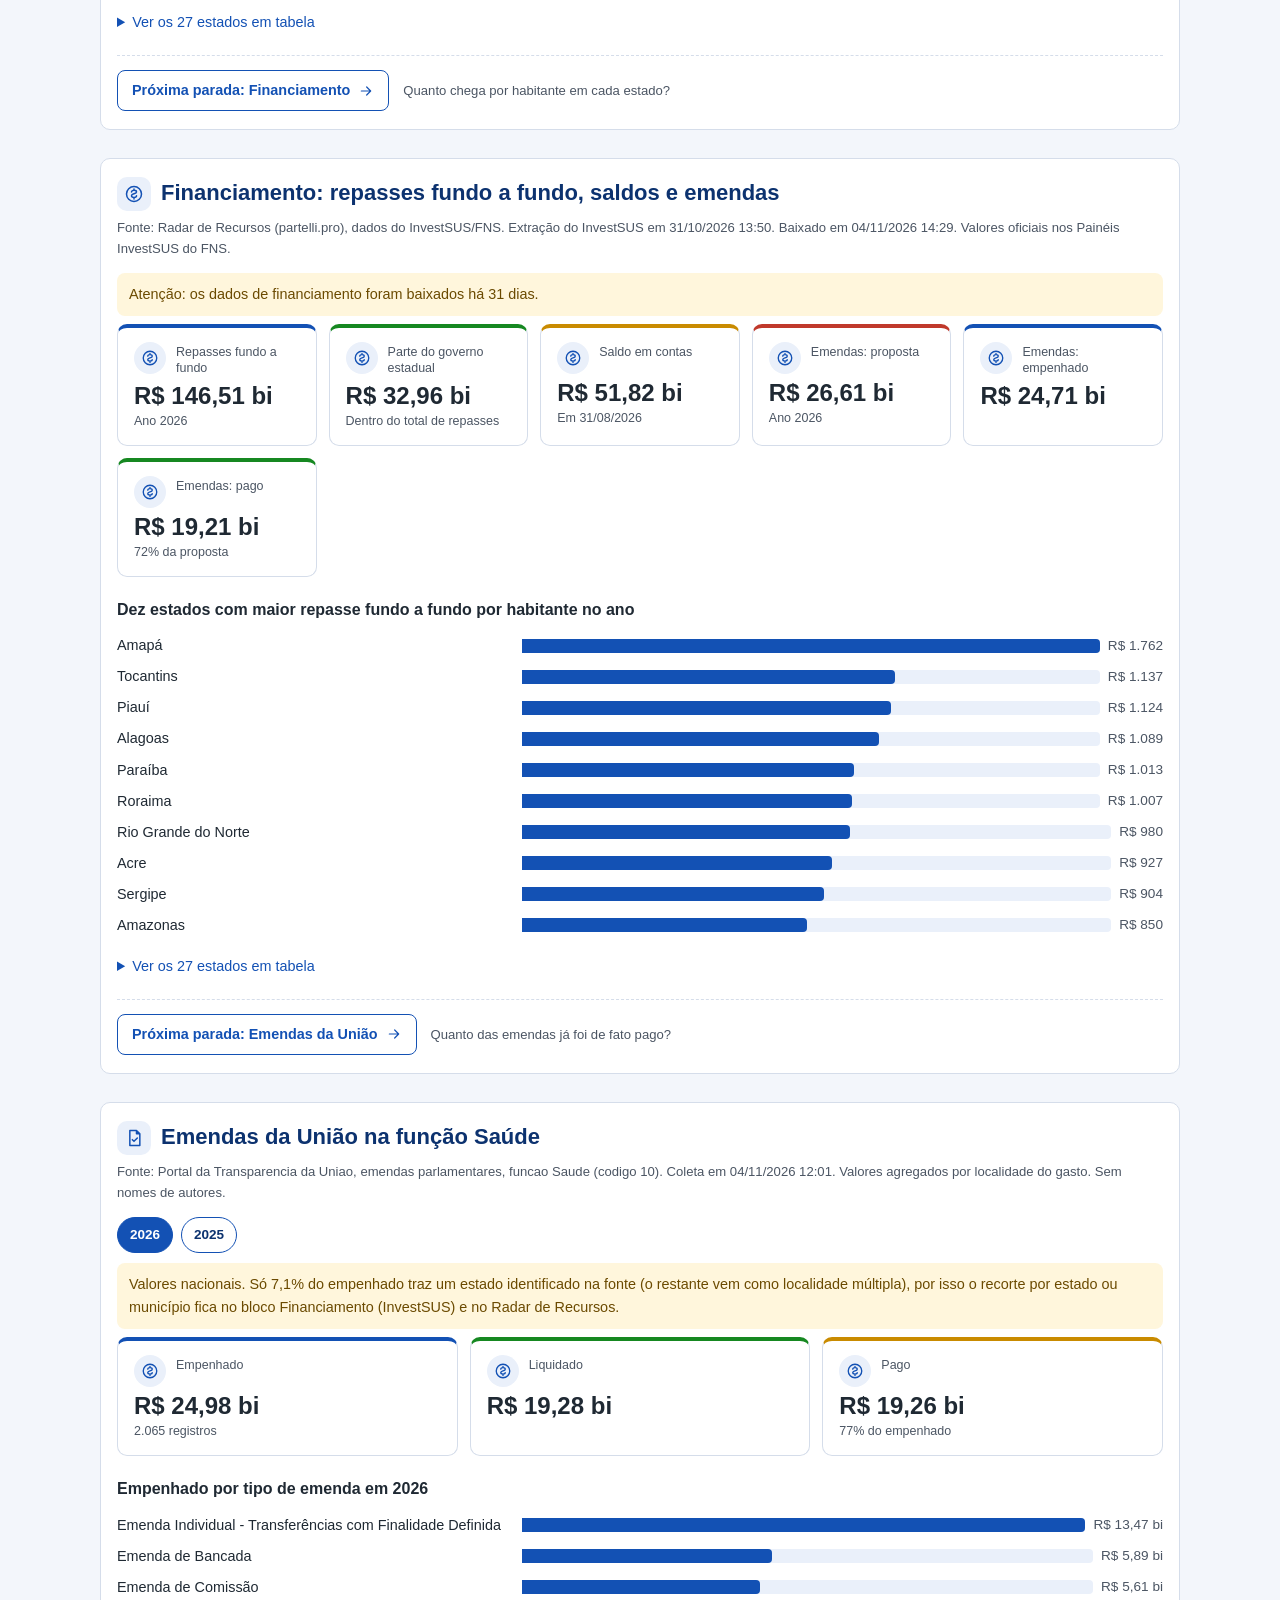
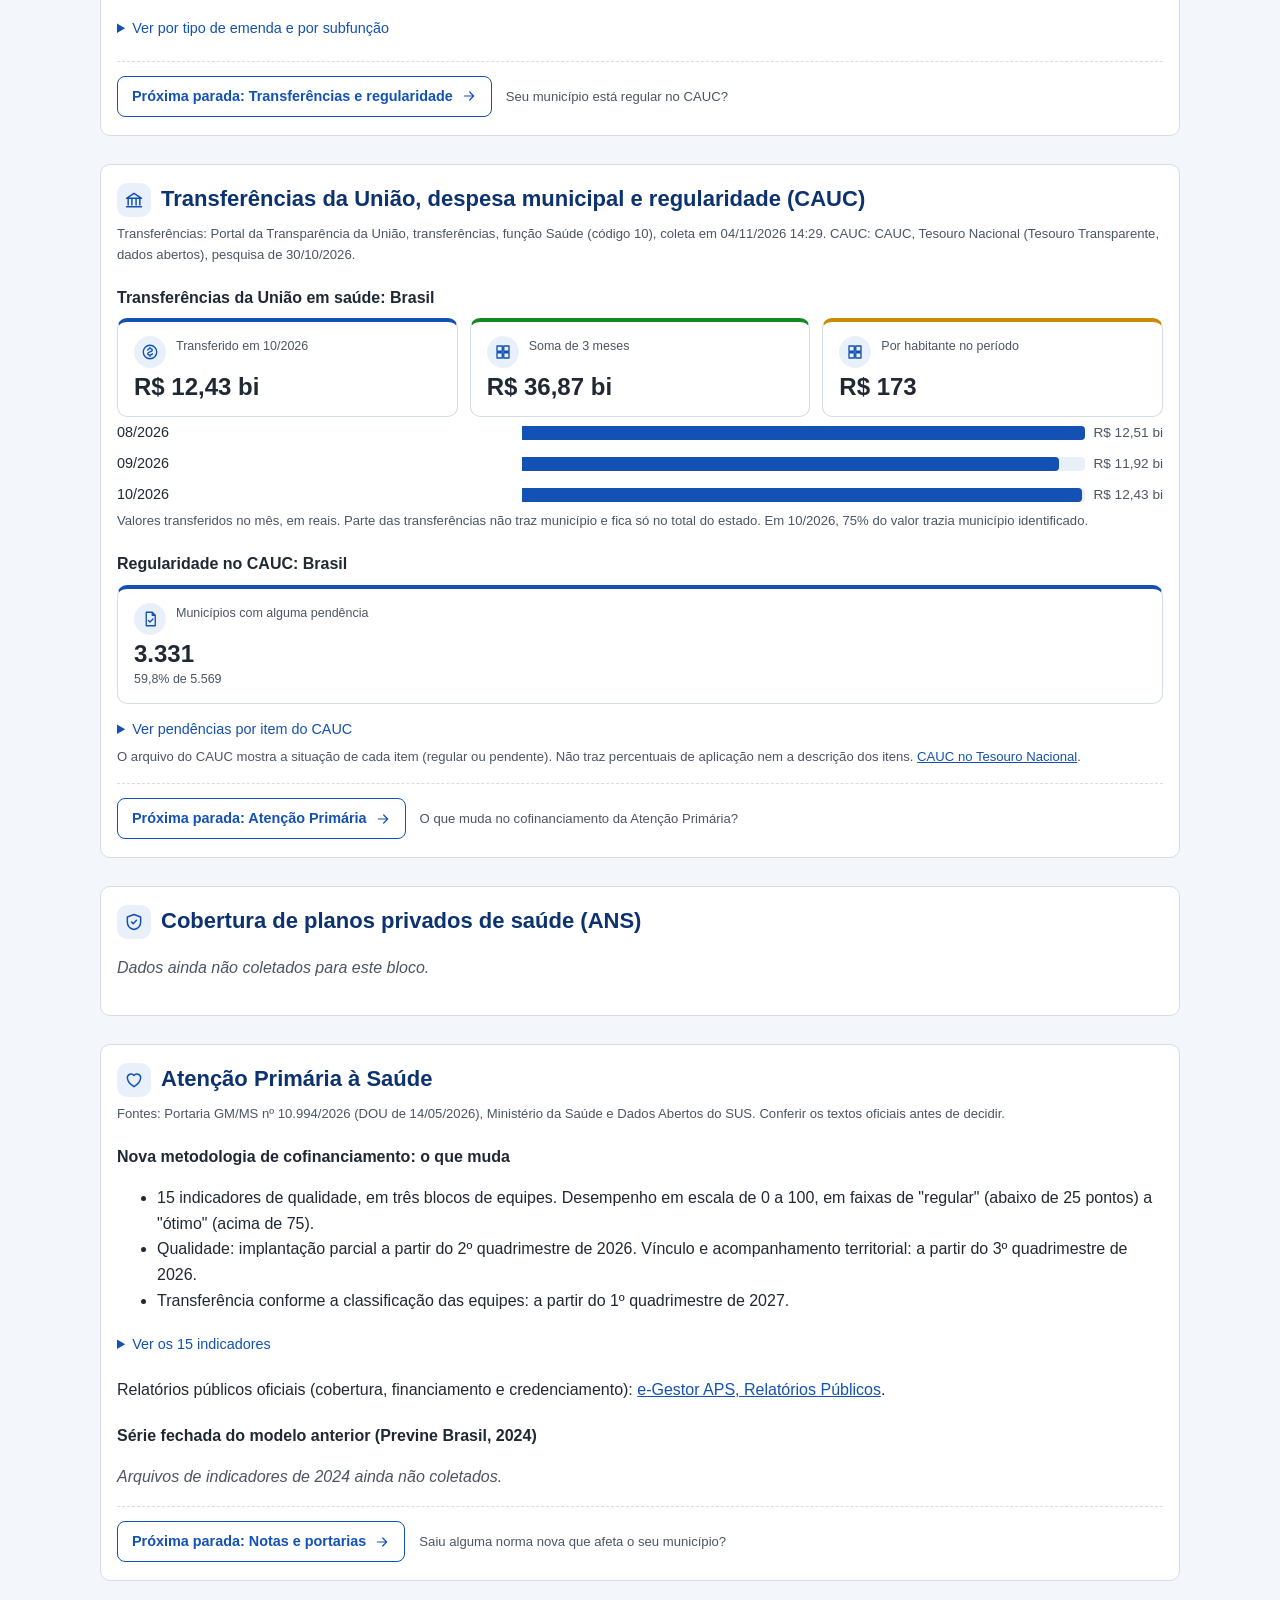
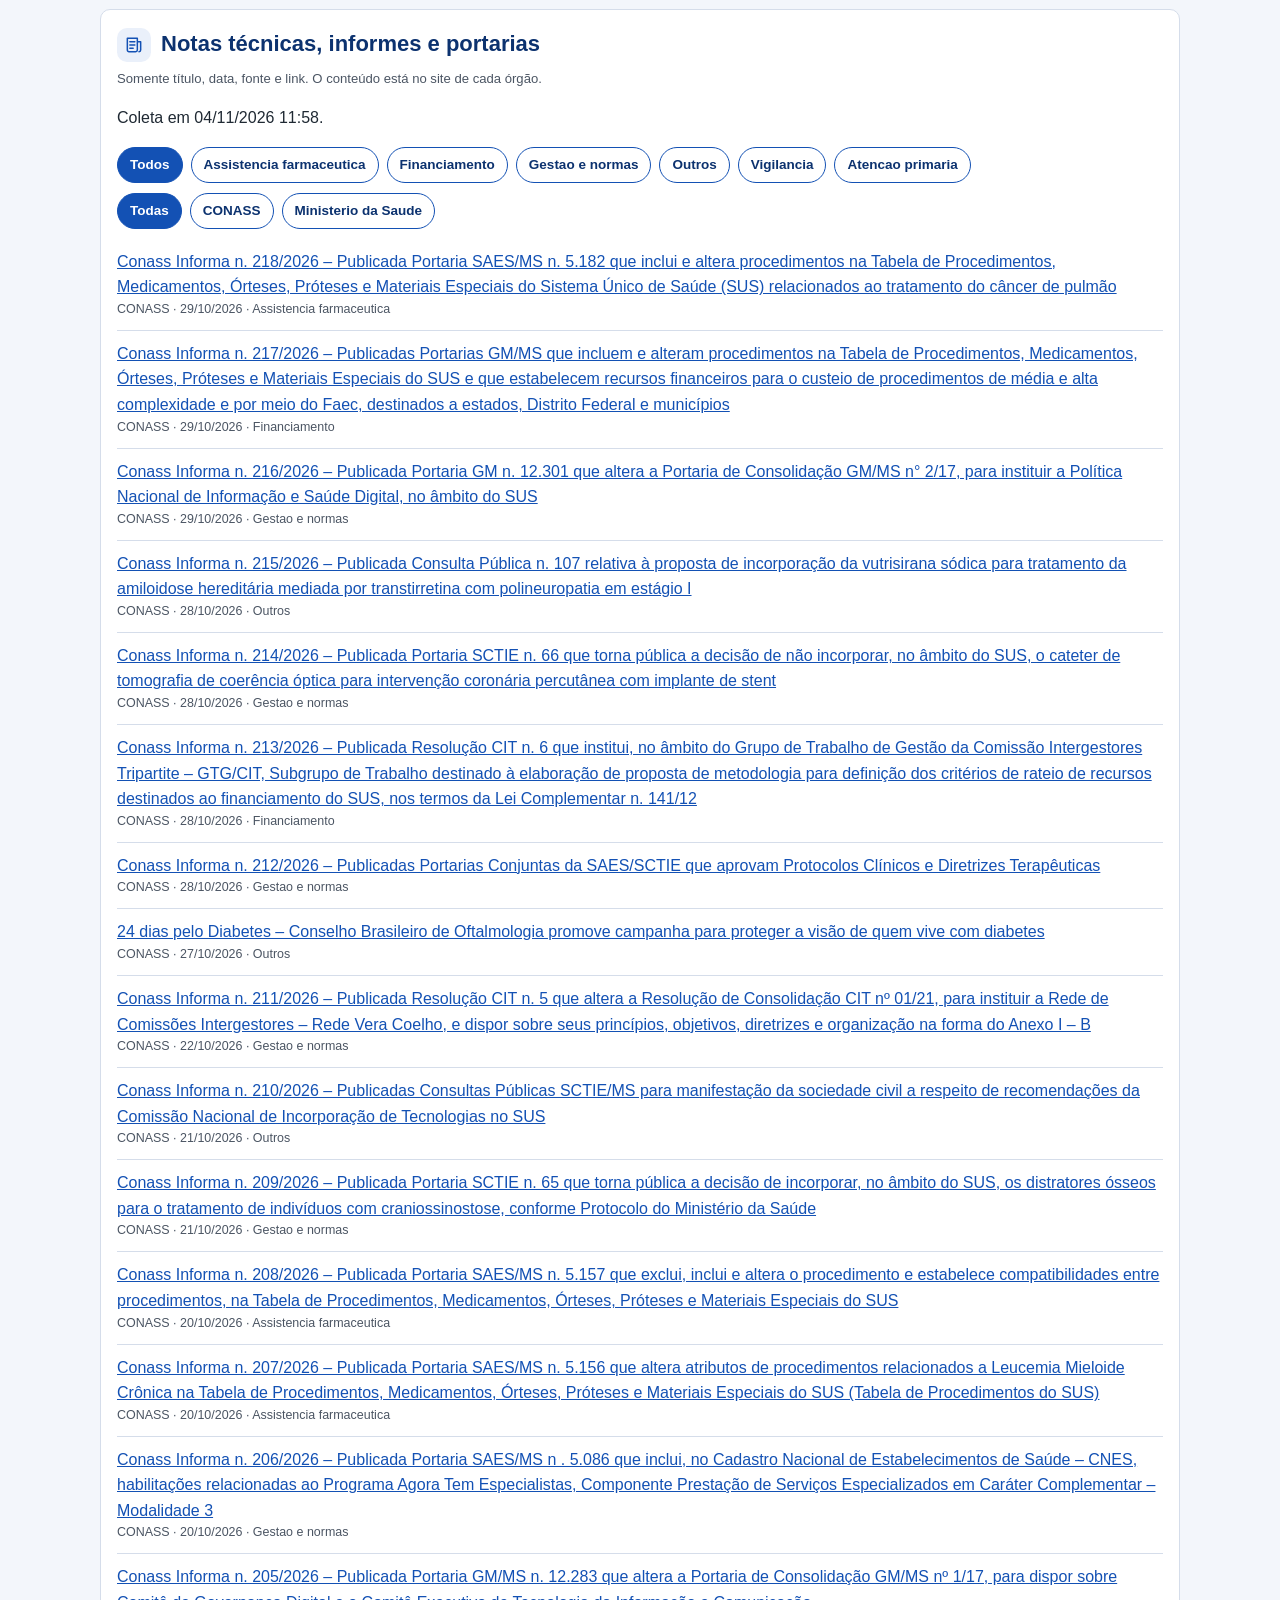
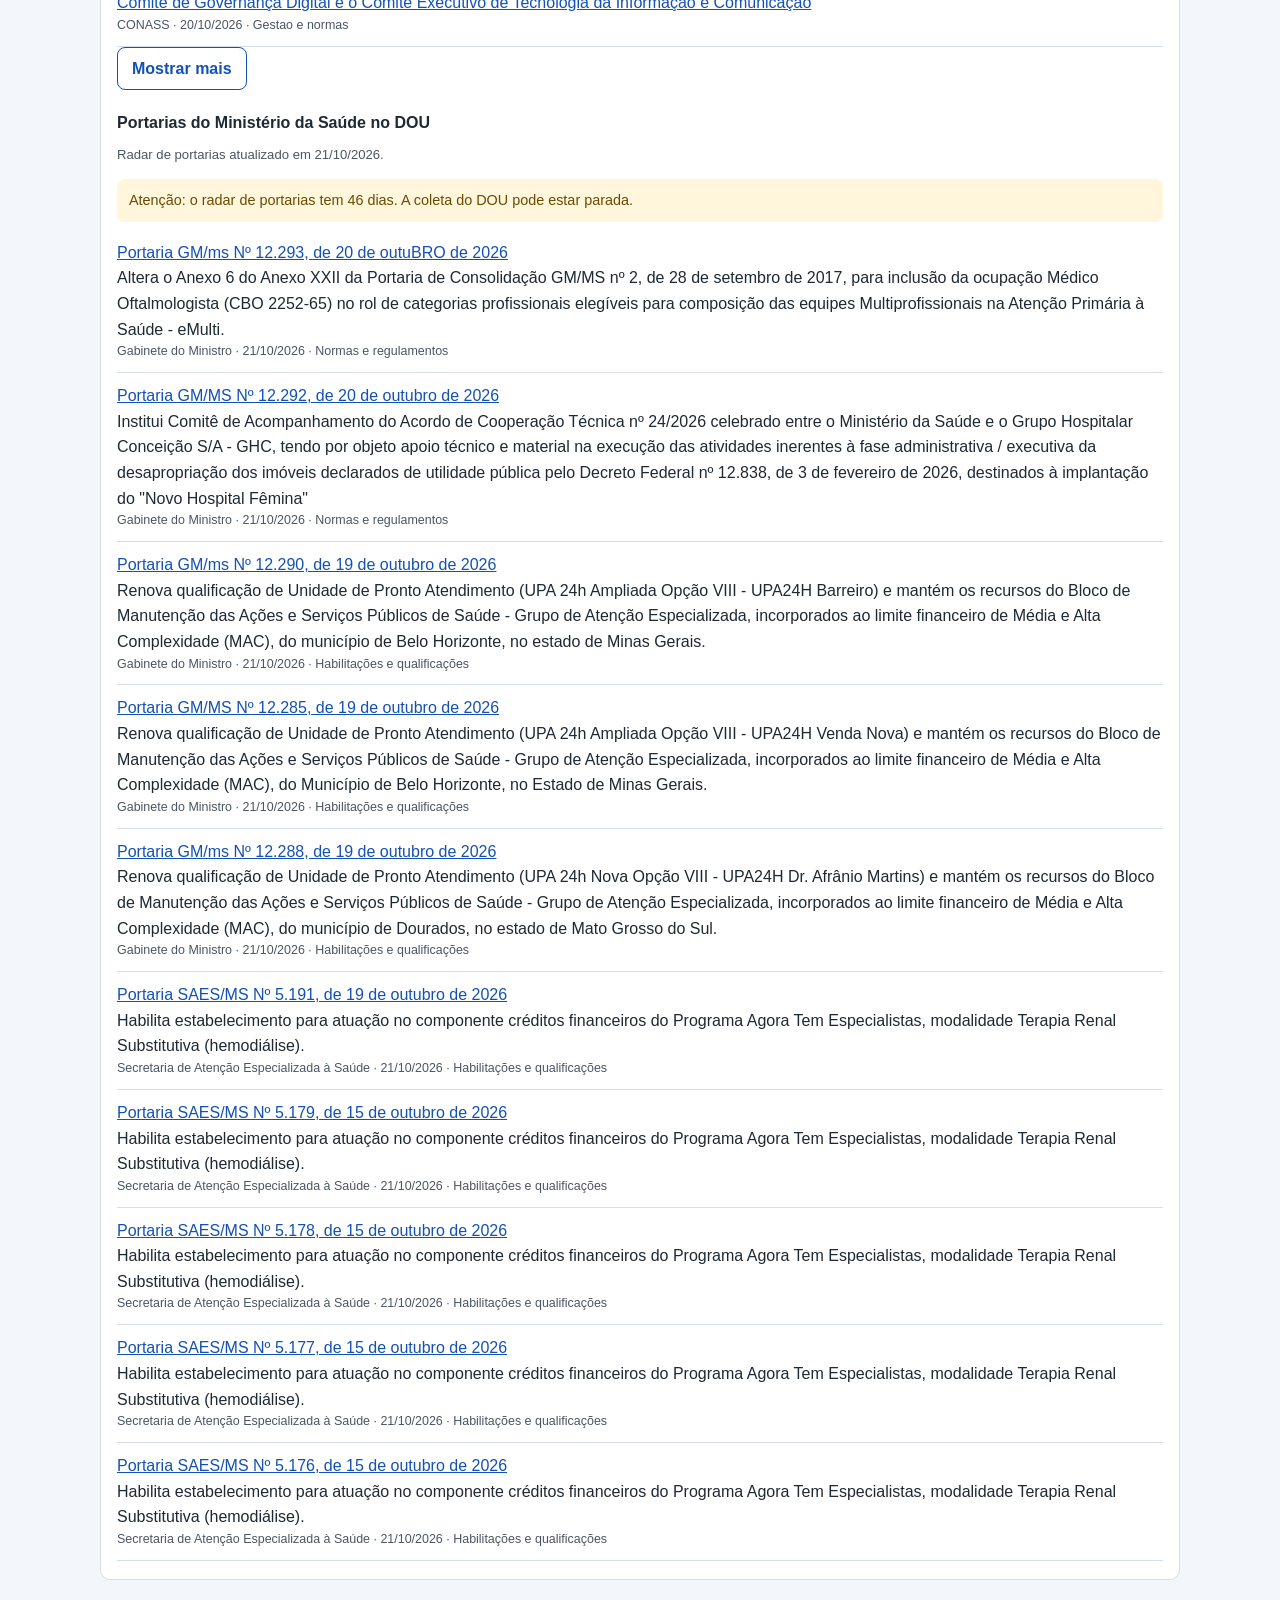
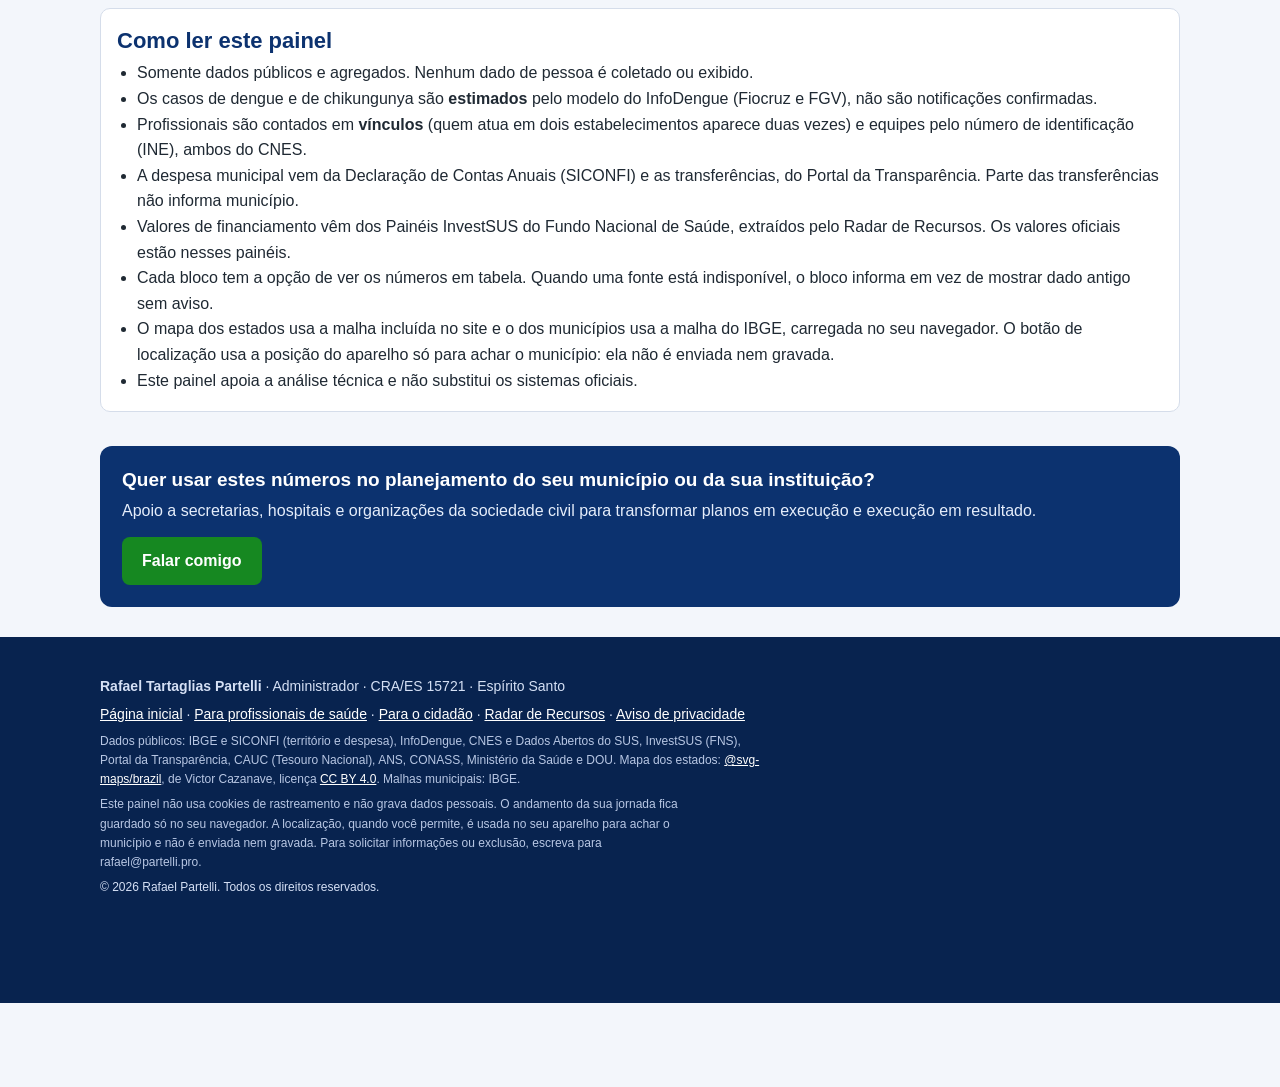
==== commit c6463086: "data de atualizacao discreta na trilha de navegacao Co-Authored-By: Claude Sonnet 5.5 <noreply@anthr" ====
--- a/index.html
+++ b/index.html
@@ -13,7 +13,7 @@
 <link rel="canonical" href="https://partelli.pro/gestor/sala/">
 <meta name="theme-color" content="#0c326f">
 <meta name="color-scheme" content="light">
-<link rel="stylesheet" href="css/sala.css?v=9">
+<link rel="stylesheet" href="css/sala.css?v=10">
 </head>
 <body>
 <noscript><p class="sem-js">Este painel precisa de JavaScript para carregar os dados.</p></noscript>
@@ -35,8 +35,8 @@
 </header>
 <div class="topo">
   <div class="miolo">
-    <p class="crumb"><a href="/">Início</a> &#8250; <a href="/gestor/">Área do Gestor</a> &#8250; Sala de Gestão Estratégica</p>
-    <p class="upd" id="upd" role="status">Carregando dados...</p>
+    <div class="crumb"><p><a href="/">Início</a> &#8250; <a href="/gestor/">Área do Gestor</a> &#8250; Sala de Gestão Estratégica</p>
+      <p class="atualiza" id="upd" role="status"></p></div>
     <h1>Sala de Gestão Estratégica em Saúde</h1>
     <p class="lead">Situação da saúde nos 27 estados e 5.570 municípios, a partir de bases públicas. Cada bloco mostra a fonte e a data da última coleta.</p>
     <p class="convite" data-ico="trilha" data-tam="18">Faça a jornada: visite cada parada, libere as descobertas e compare o seu território com o Brasil.</p>
@@ -55,7 +55,7 @@
       <button type="button" id="btnLocal" class="botao botao-icone" data-ico="local" data-tam="16" title="O navegador pede sua permissão. A posição não é enviada nem gravada.">Usar minha localização</button>
       <button type="button" id="btnSorte" class="botao botao-icone" data-ico="dado" data-tam="16">Surpreenda-me</button>
     </div>
-    <p id="selo" class="selo" role="status" aria-live="polite">Carregando dados...</p>
+    <p id="selo" class="selo" role="status" aria-live="polite" hidden></p>
     <p id="geo-status" class="selo geo-status" role="status" aria-live="polite"></p>
   </div>
 </nav>
@@ -172,6 +172,6 @@
   </div>
 </footer>
 <aside id="jornada" class="jornada" aria-label="Sua jornada pela Sala"></aside>
-<script type="module" src="js/app.js?v=6"></script>
+<script type="module" src="js/app.js?v=7"></script>
 </body>
 </html>
--- a/css/sala.css
+++ b/css/sala.css
@@ -212,11 +212,10 @@
 }
 .topbar a:focus-visible,.topbar button:focus-visible,.topo a:focus-visible,.rodape a:focus-visible{outline-color:#fff}
 .topo{background:linear-gradient(135deg,#0c326f 0%,#0f3f8c 100%);color:#fff;padding:48px 0 40px}
-.crumb{font-size:14px;margin:0 0 14px;color:#cfe0fa}
+.crumb{display:flex;flex-wrap:wrap;justify-content:space-between;align-items:baseline;gap:4px 20px;font-size:14px;margin:0 0 14px;color:#cfe0fa}
+.crumb p{margin:0}
+.atualiza{font-size:13px;color:#cfe0fa;white-space:nowrap}
 .crumb a{color:#fff}
-.upd{display:table;max-width:100%;margin:0 0 14px;font-size:14px;line-height:1.4;padding:8px 14px;border-radius:8px;background:#ffd54a;color:#3a2c00;font-weight:700}
-.upd .sub{font-weight:400;margin-left:8px}
-.upd .idade{display:inline-block;margin-left:8px;background:#3a2c00;color:#ffd54a;border-radius:4px;padding:1px 6px;font-size:12.5px}
 .topo h1{font-size:clamp(28px,4.2vw,44px);line-height:1.15;margin:0 0 12px}
 .topo .lead{margin:0;max-width:78ch;font-size:17px;opacity:1;color:#fff}
 .topo .convite{margin:16px 0 0;display:inline-flex;gap:8px;align-items:center;font-size:14px;color:#cfe0fa}
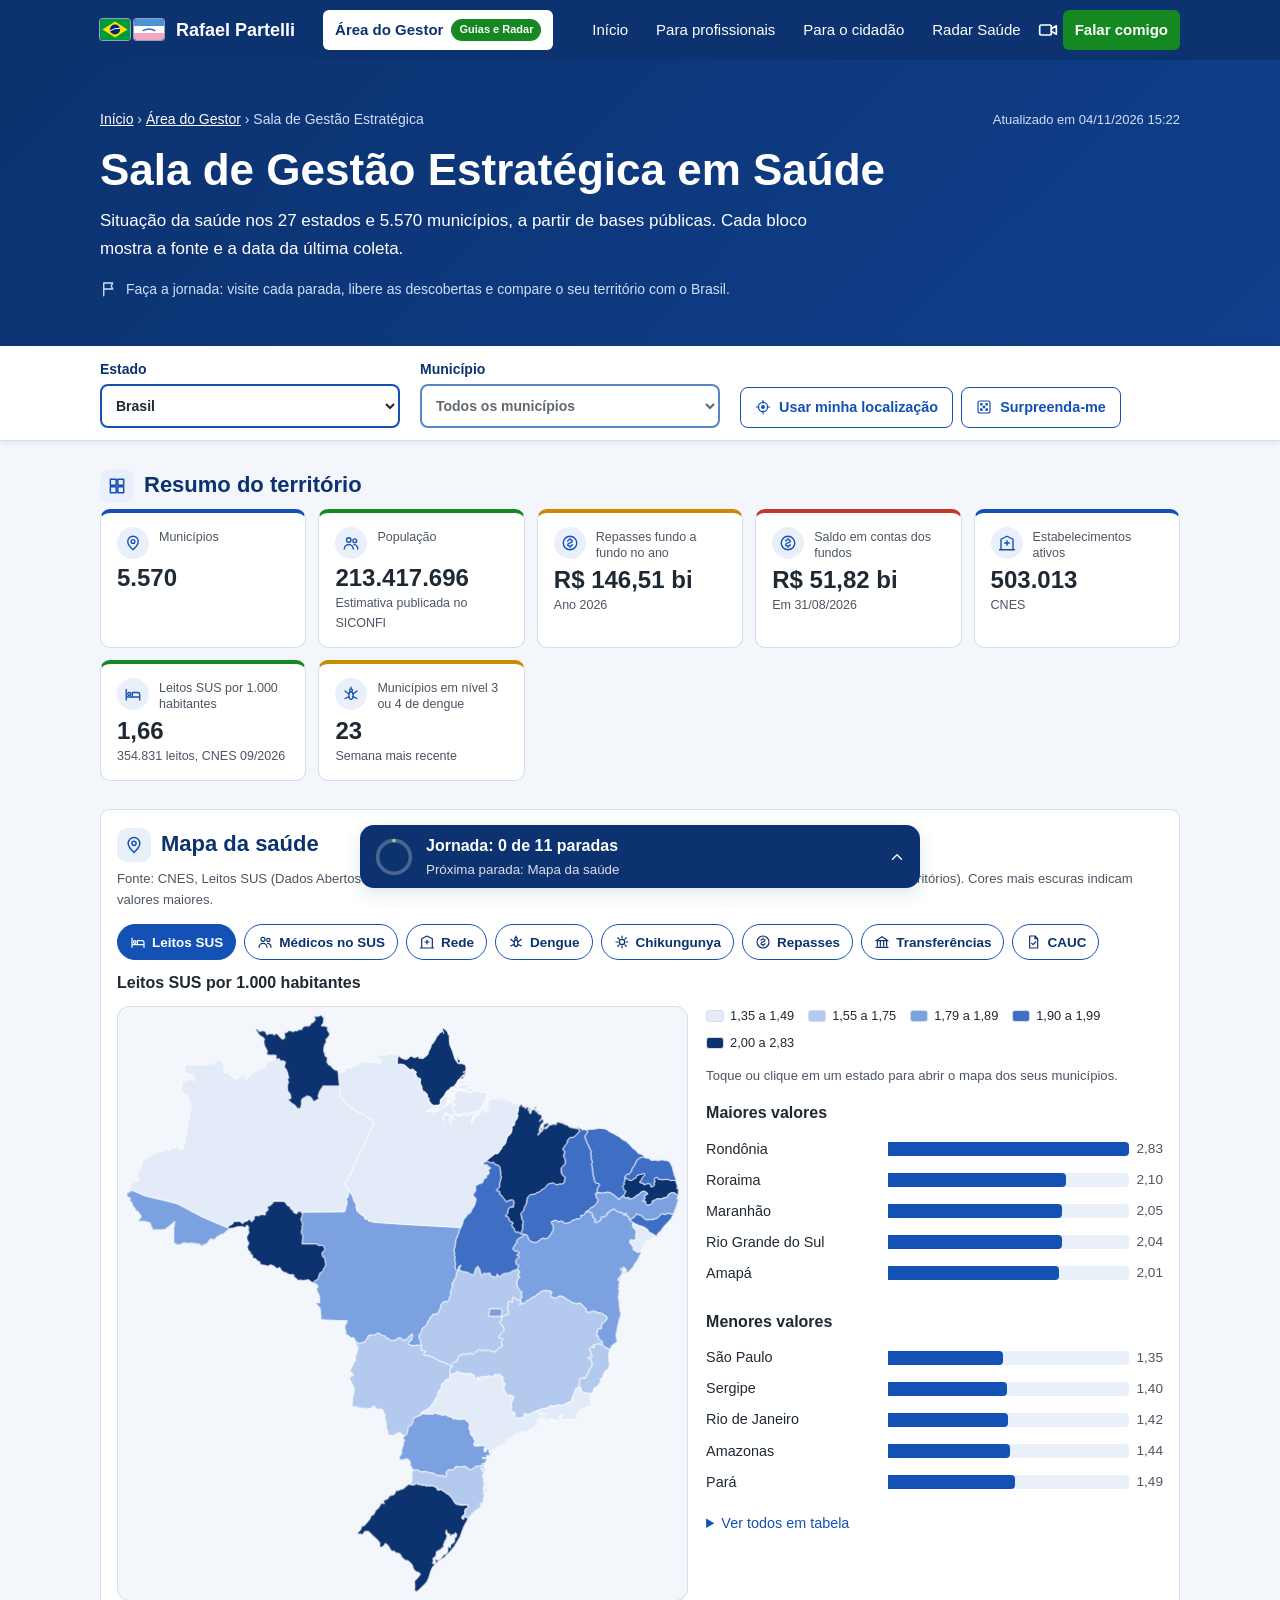
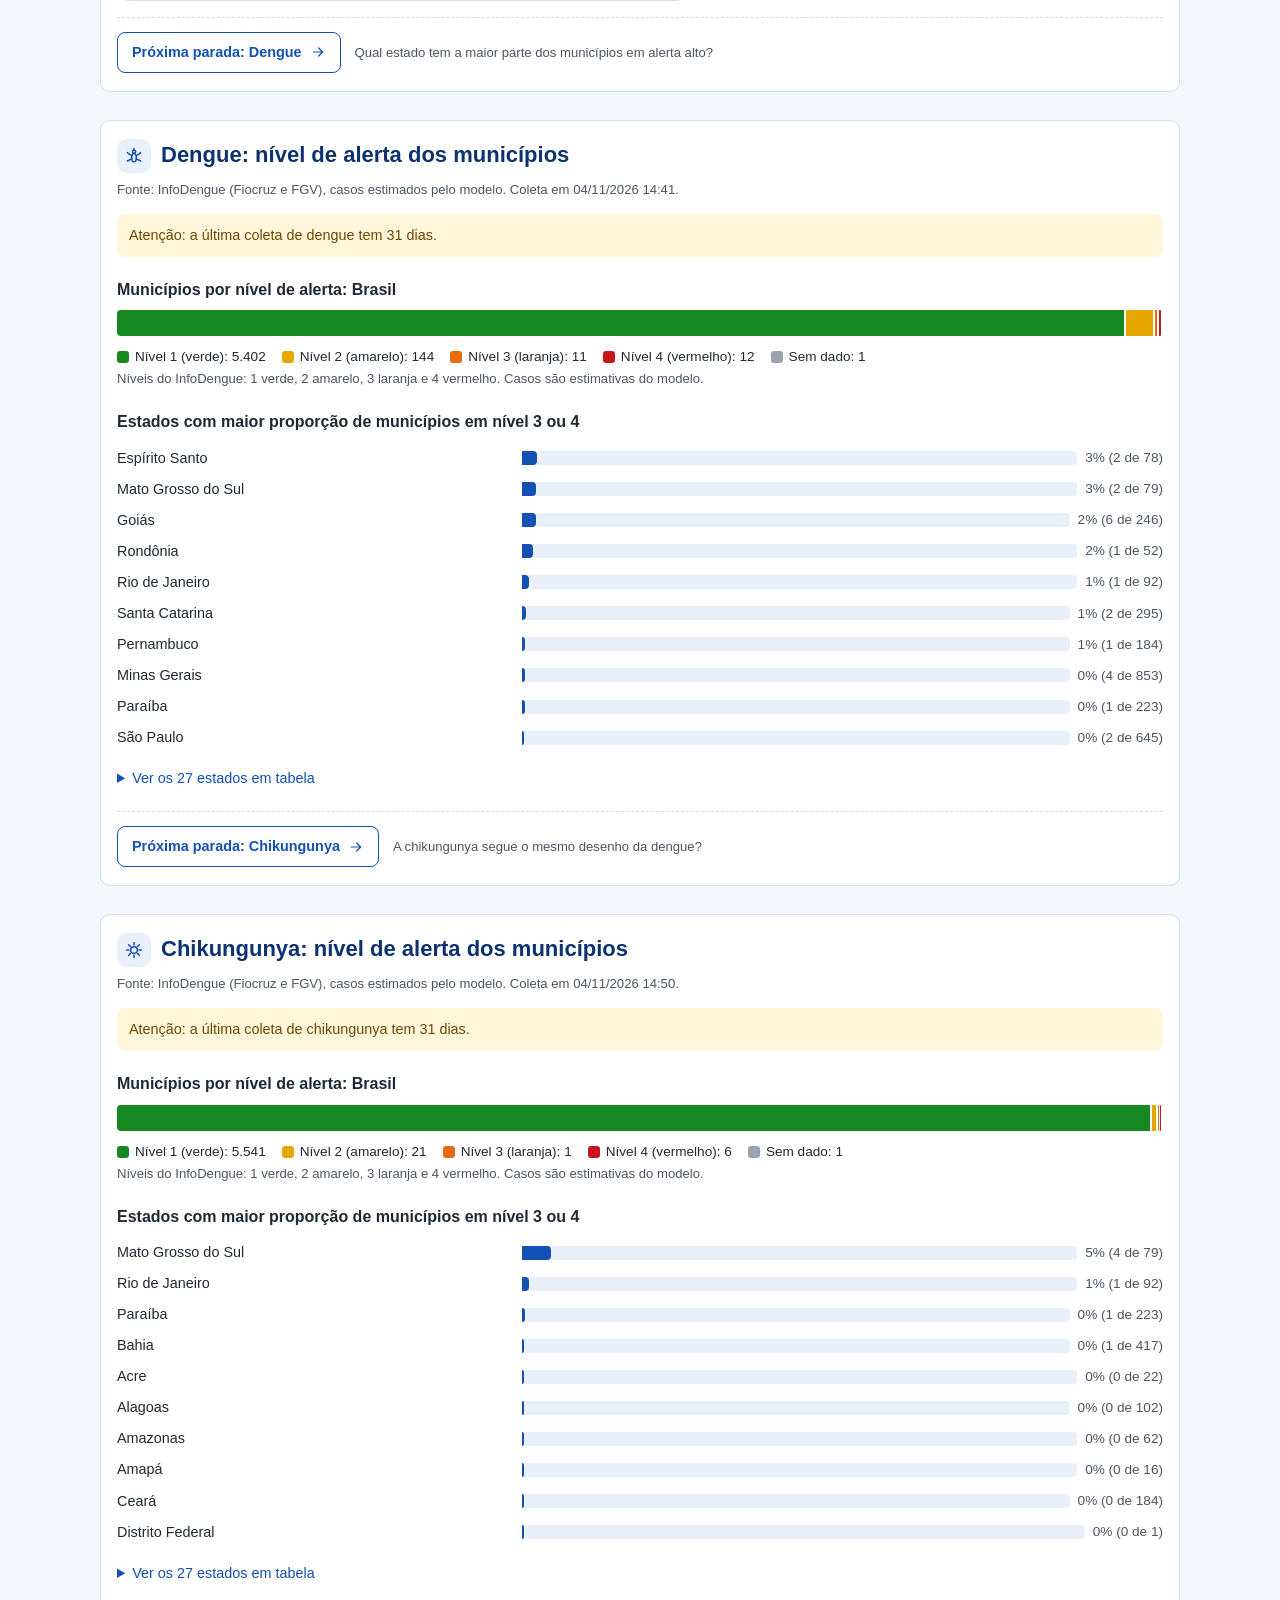
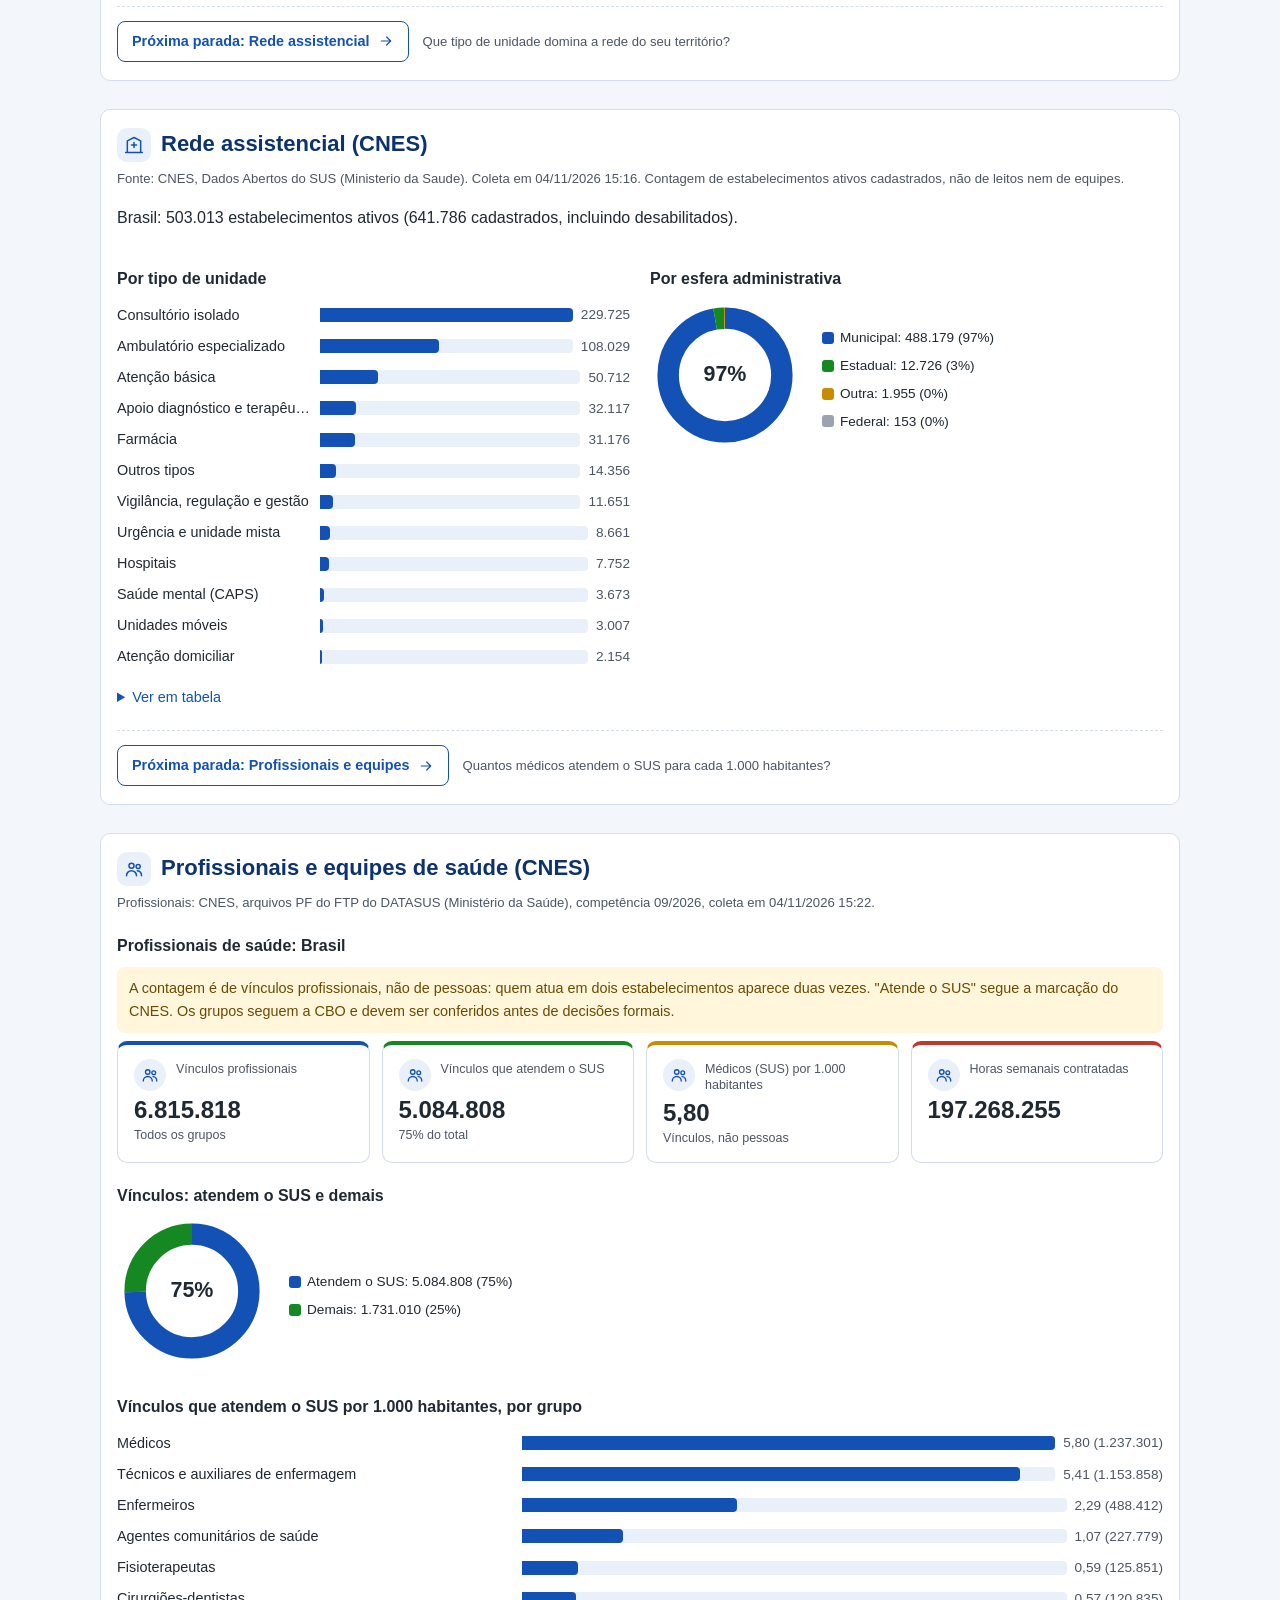
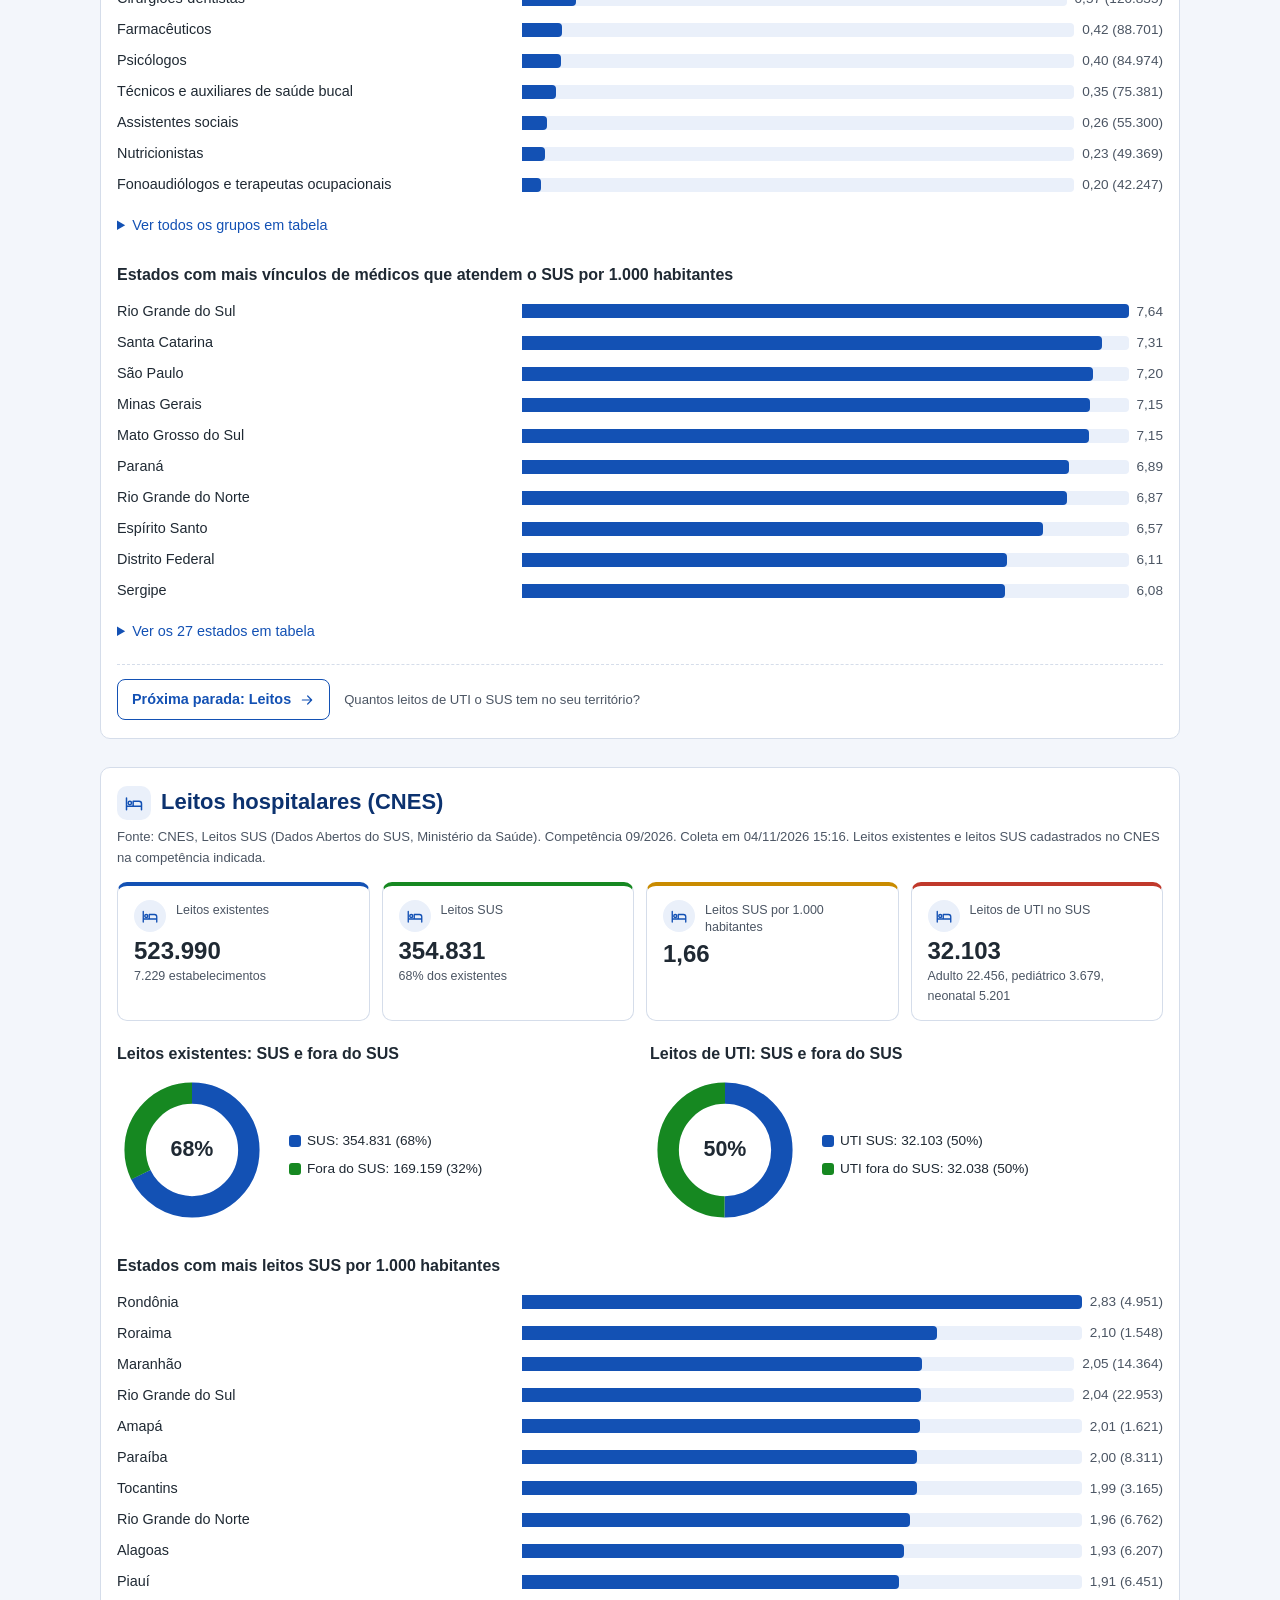
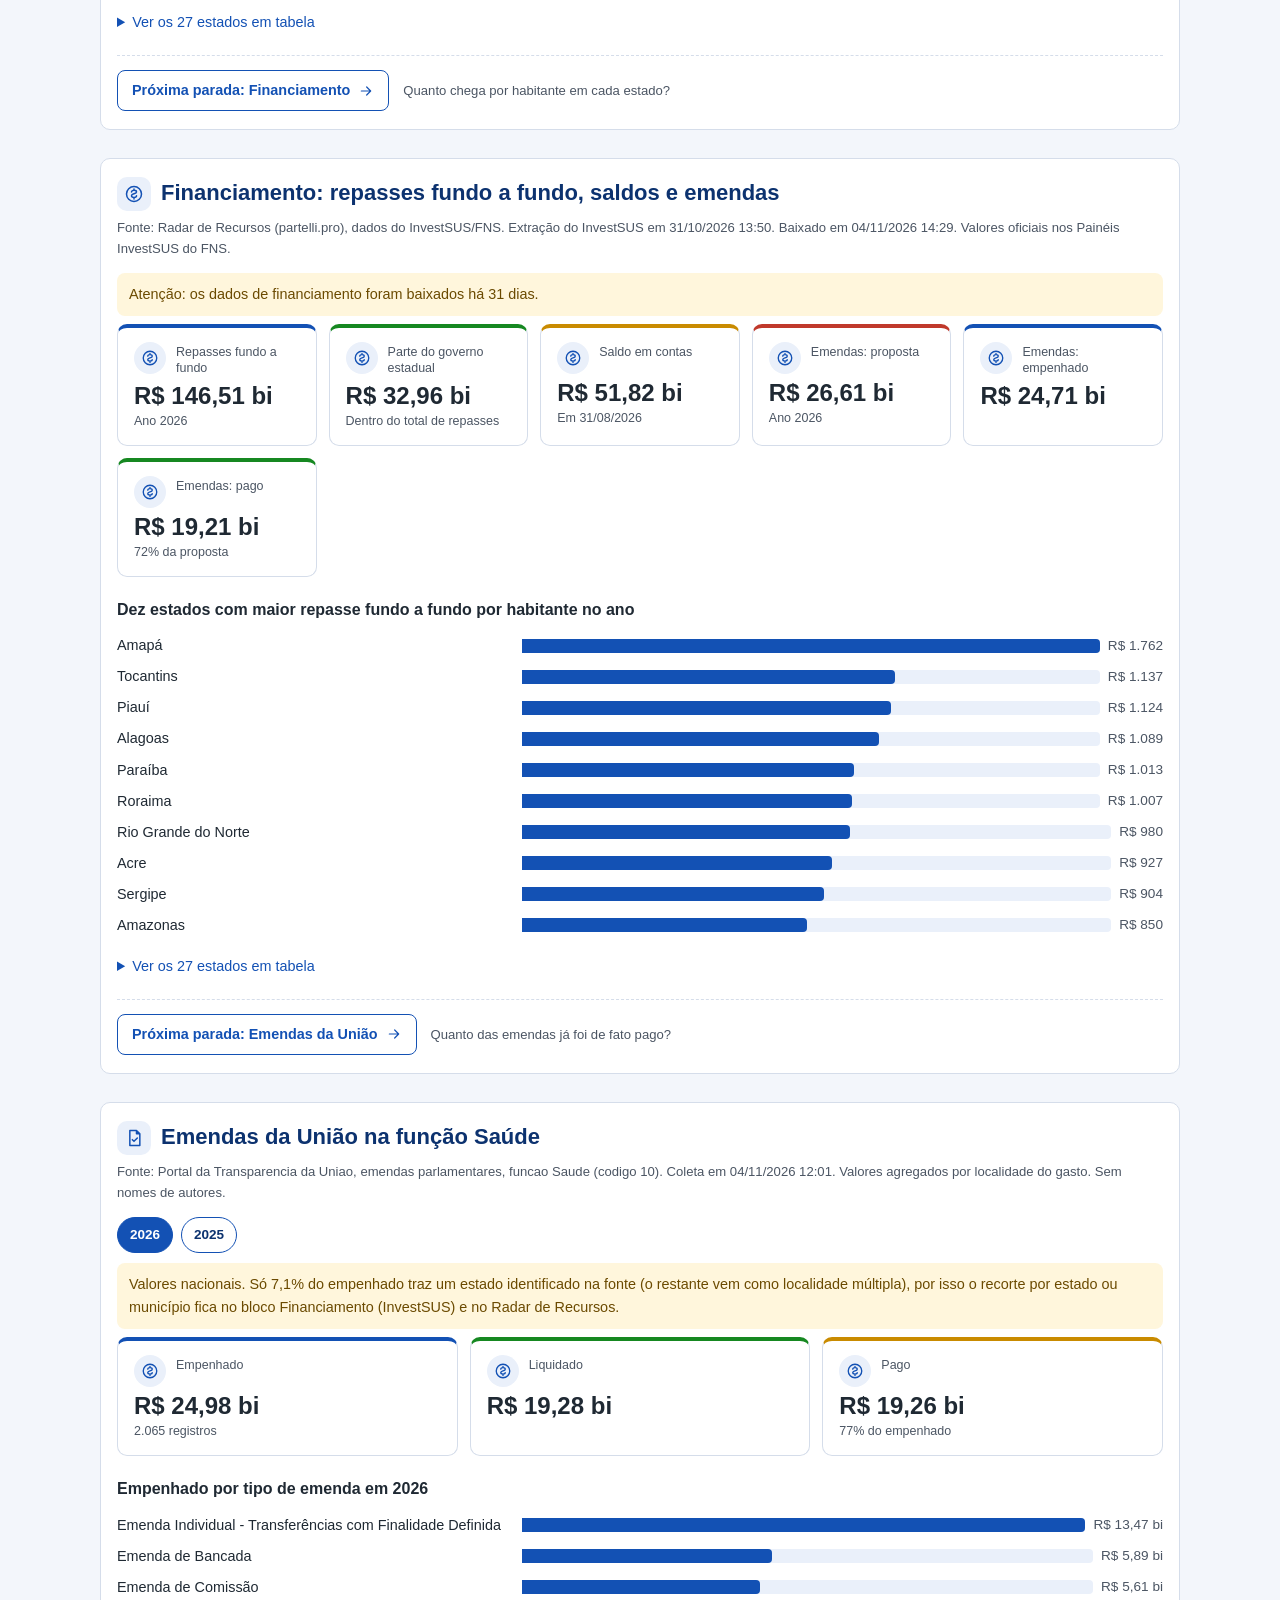
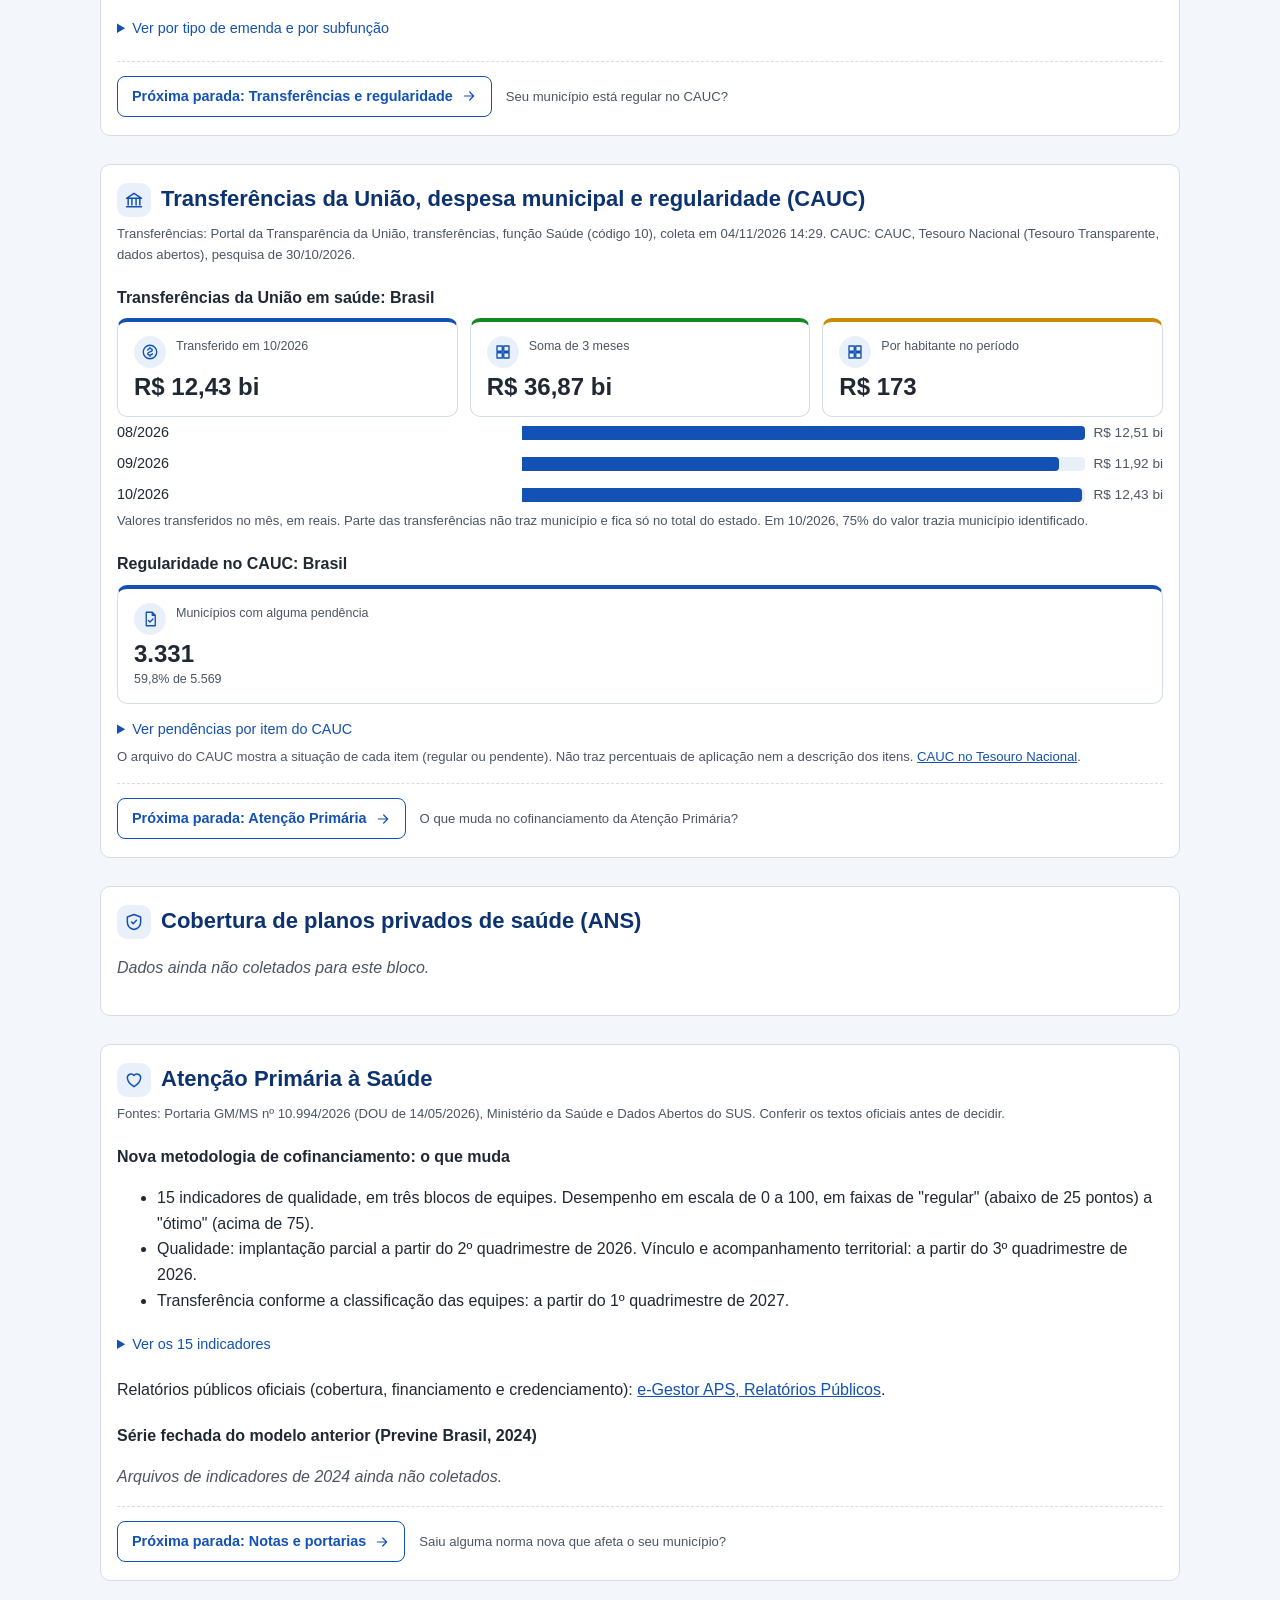
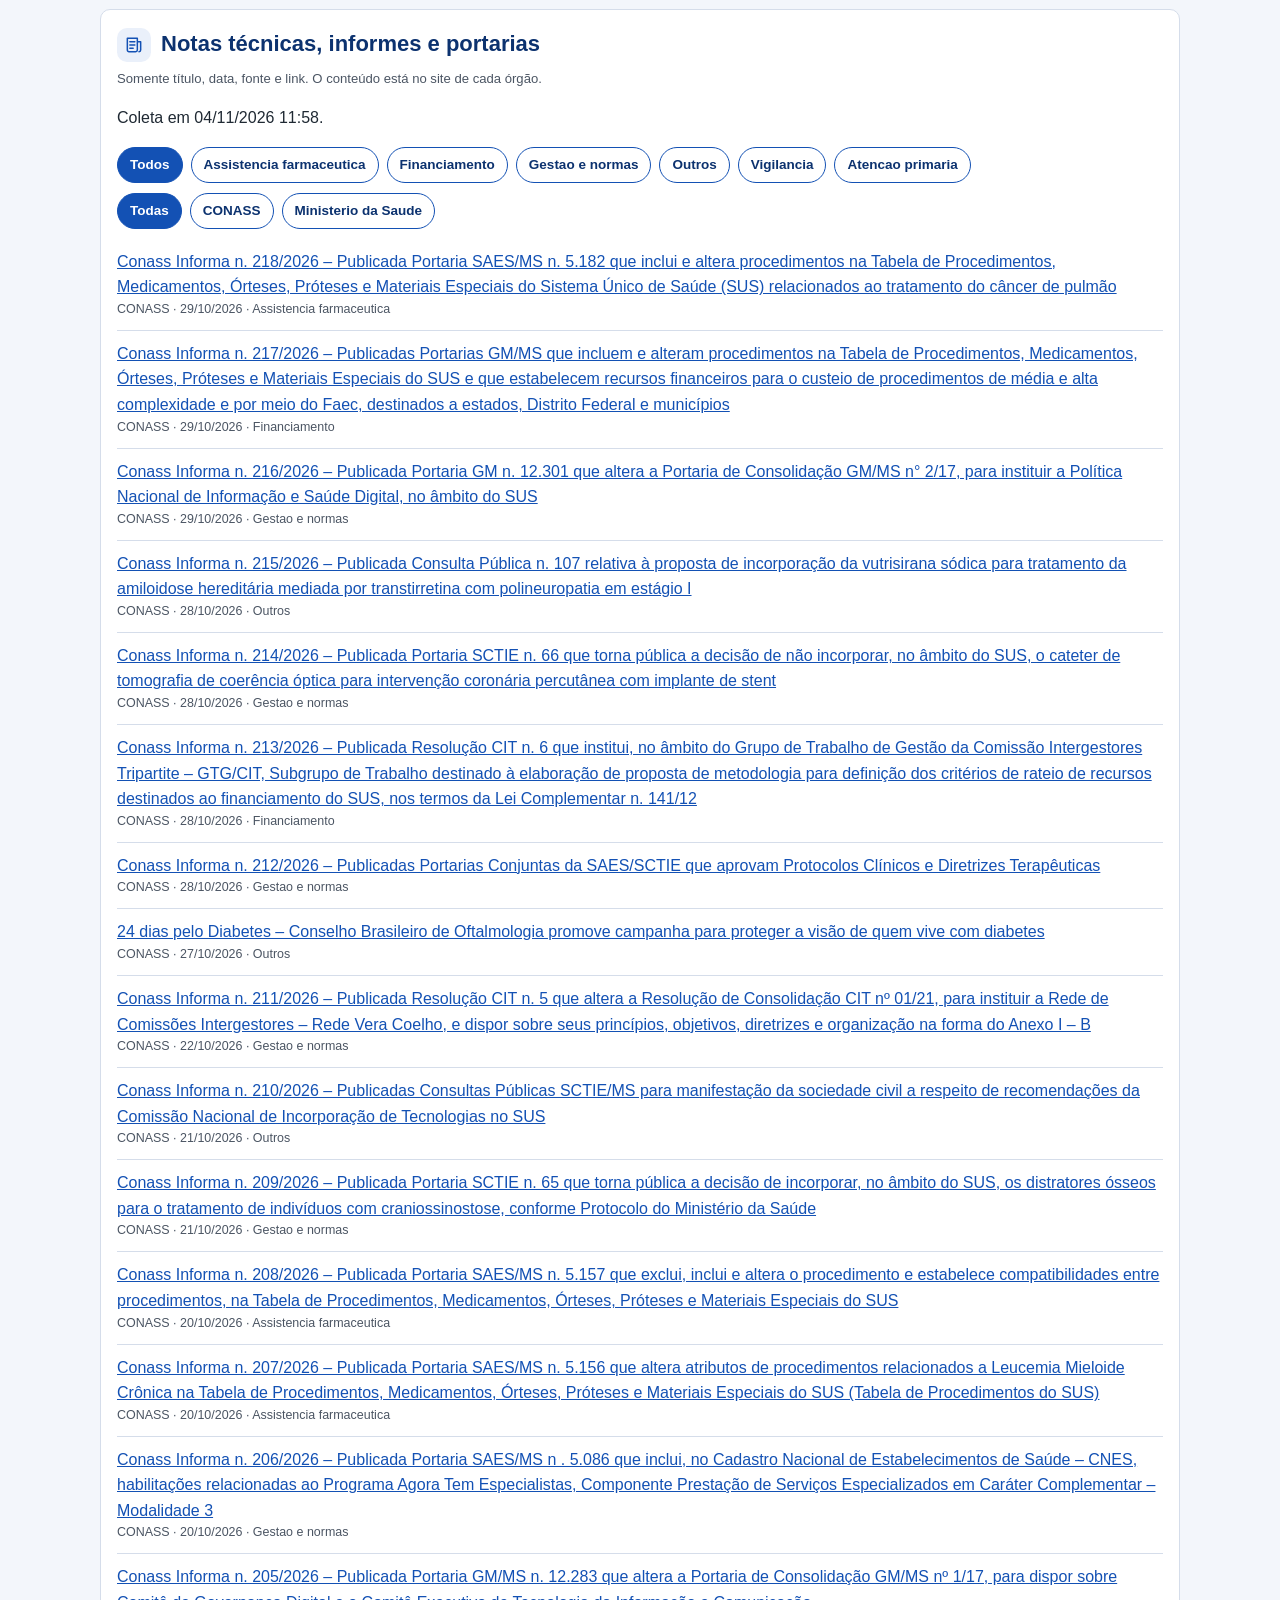
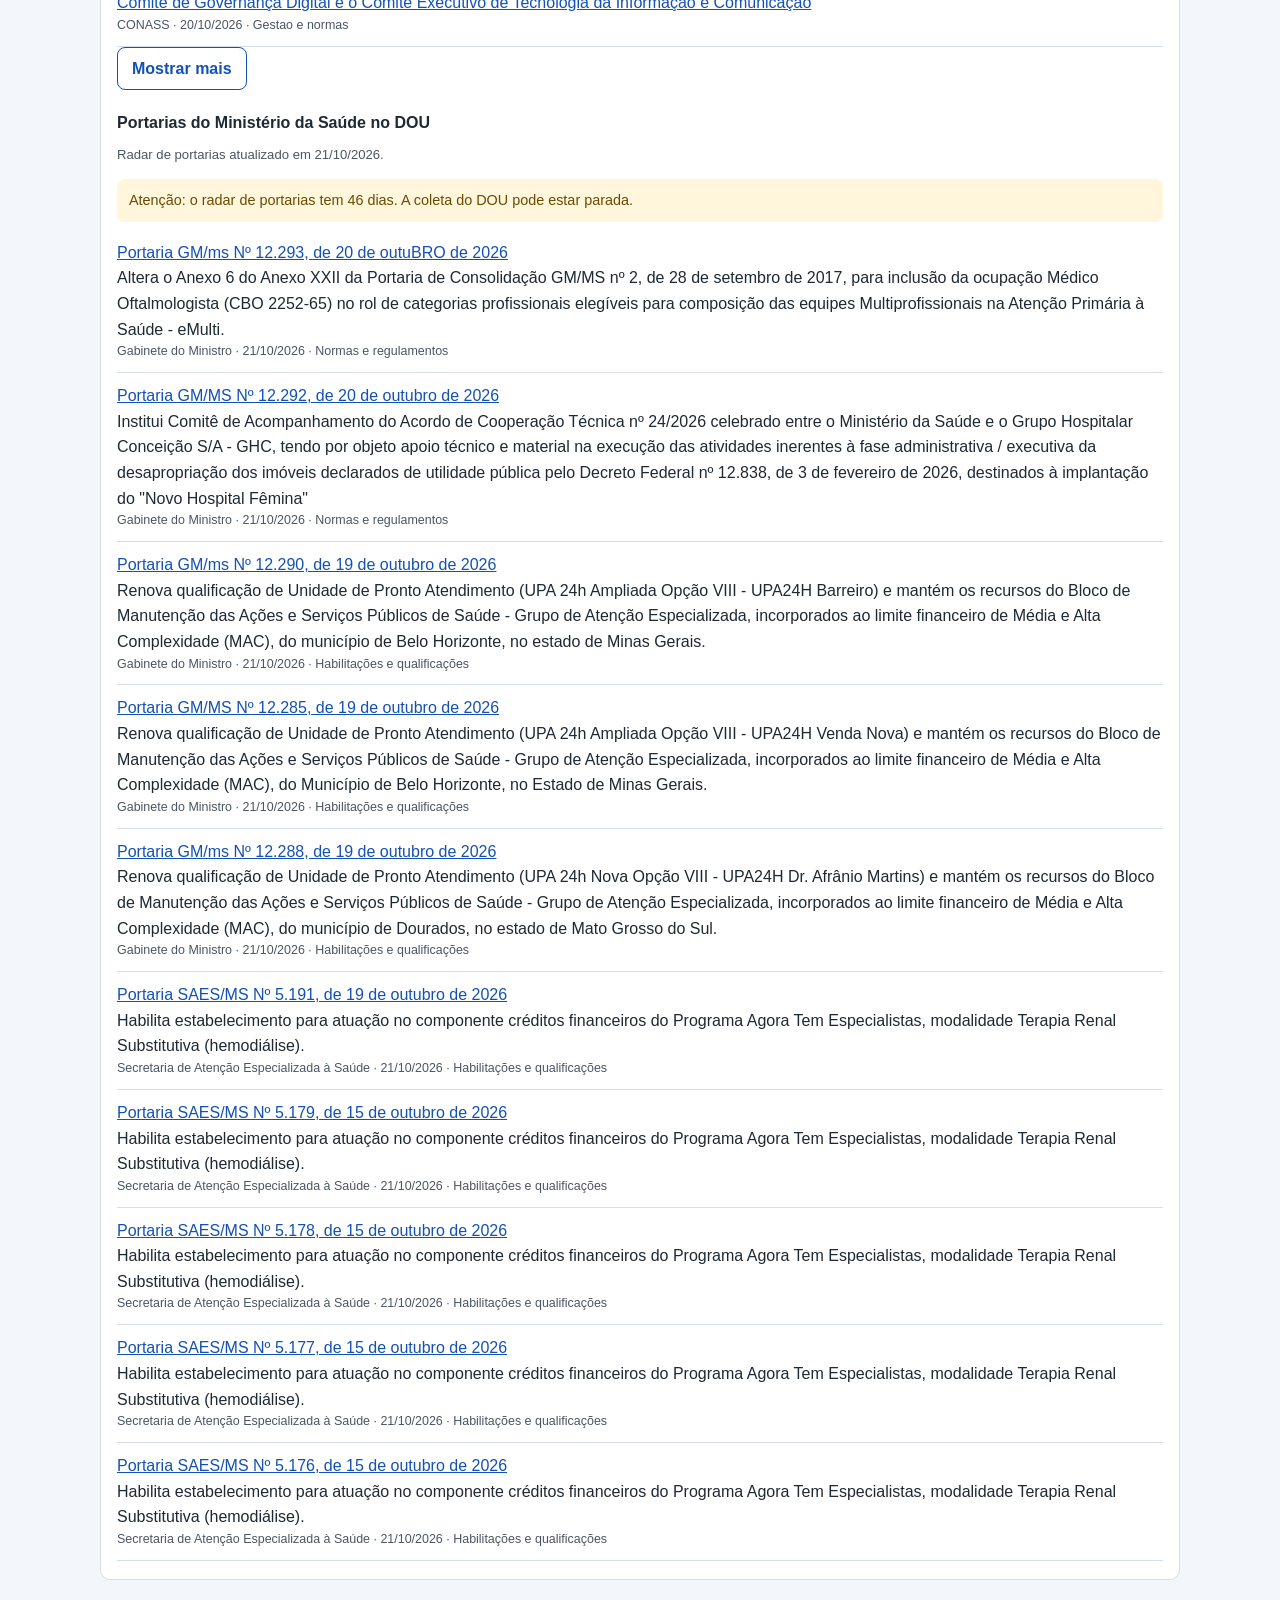
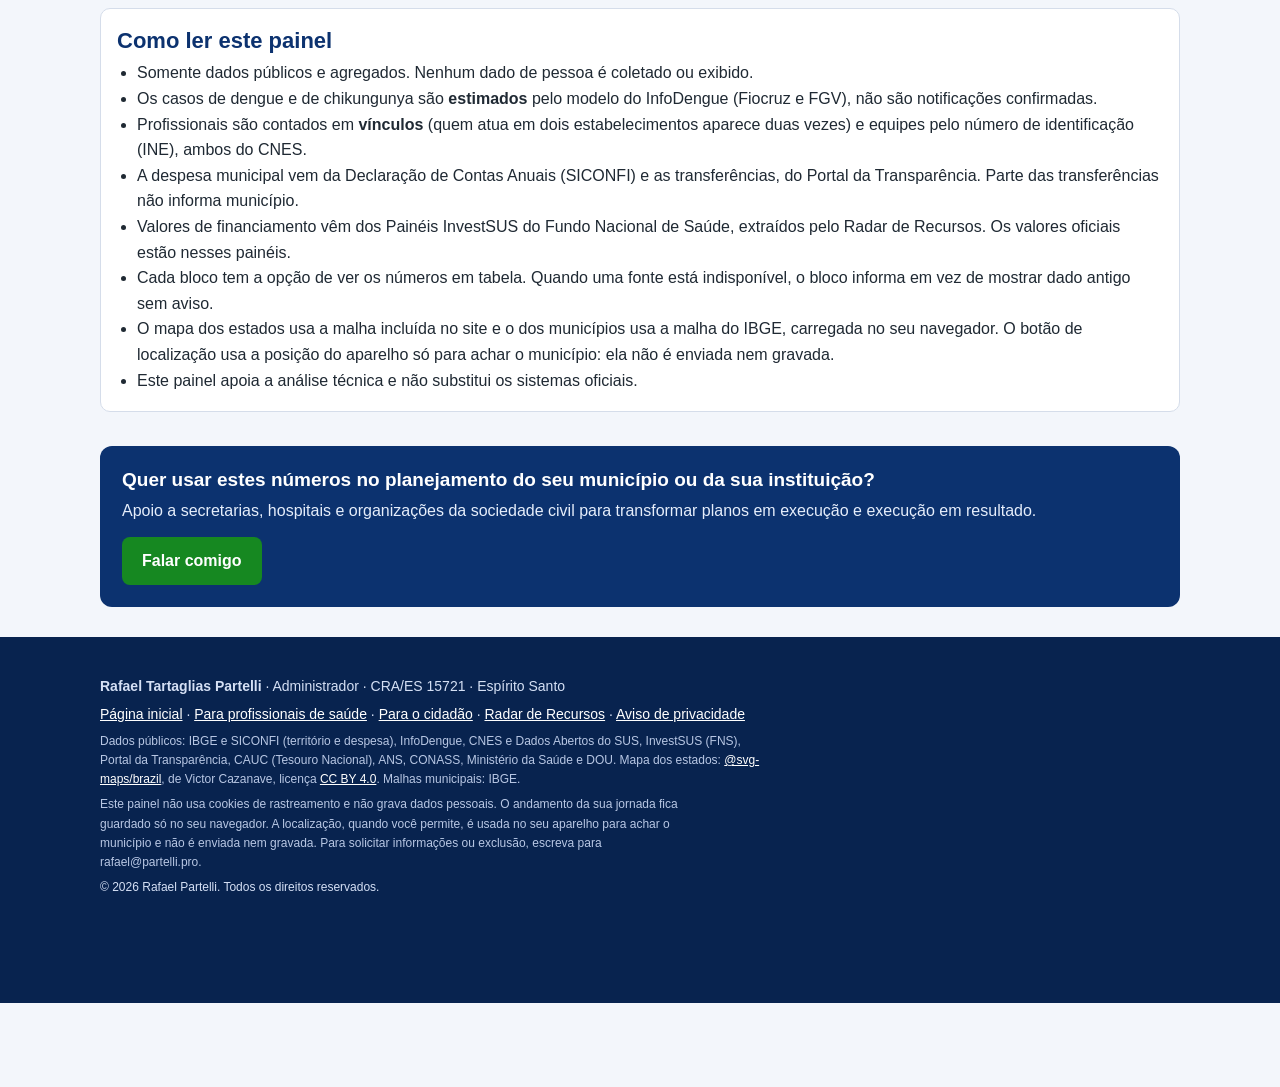
==== commit 92b53f4a: "CNES: corrige equipes ativas (DT_DESAT 900001), natureza publico/privado/filantropico, hospitais e e" ====
--- a/index.html
+++ b/index.html
@@ -172,6 +172,6 @@
   </div>
 </footer>
 <aside id="jornada" class="jornada" aria-label="Sua jornada pela Sala"></aside>
-<script type="module" src="js/app.js?v=7"></script>
+<script type="module" src="js/app.js?v=8"></script>
 </body>
 </html>
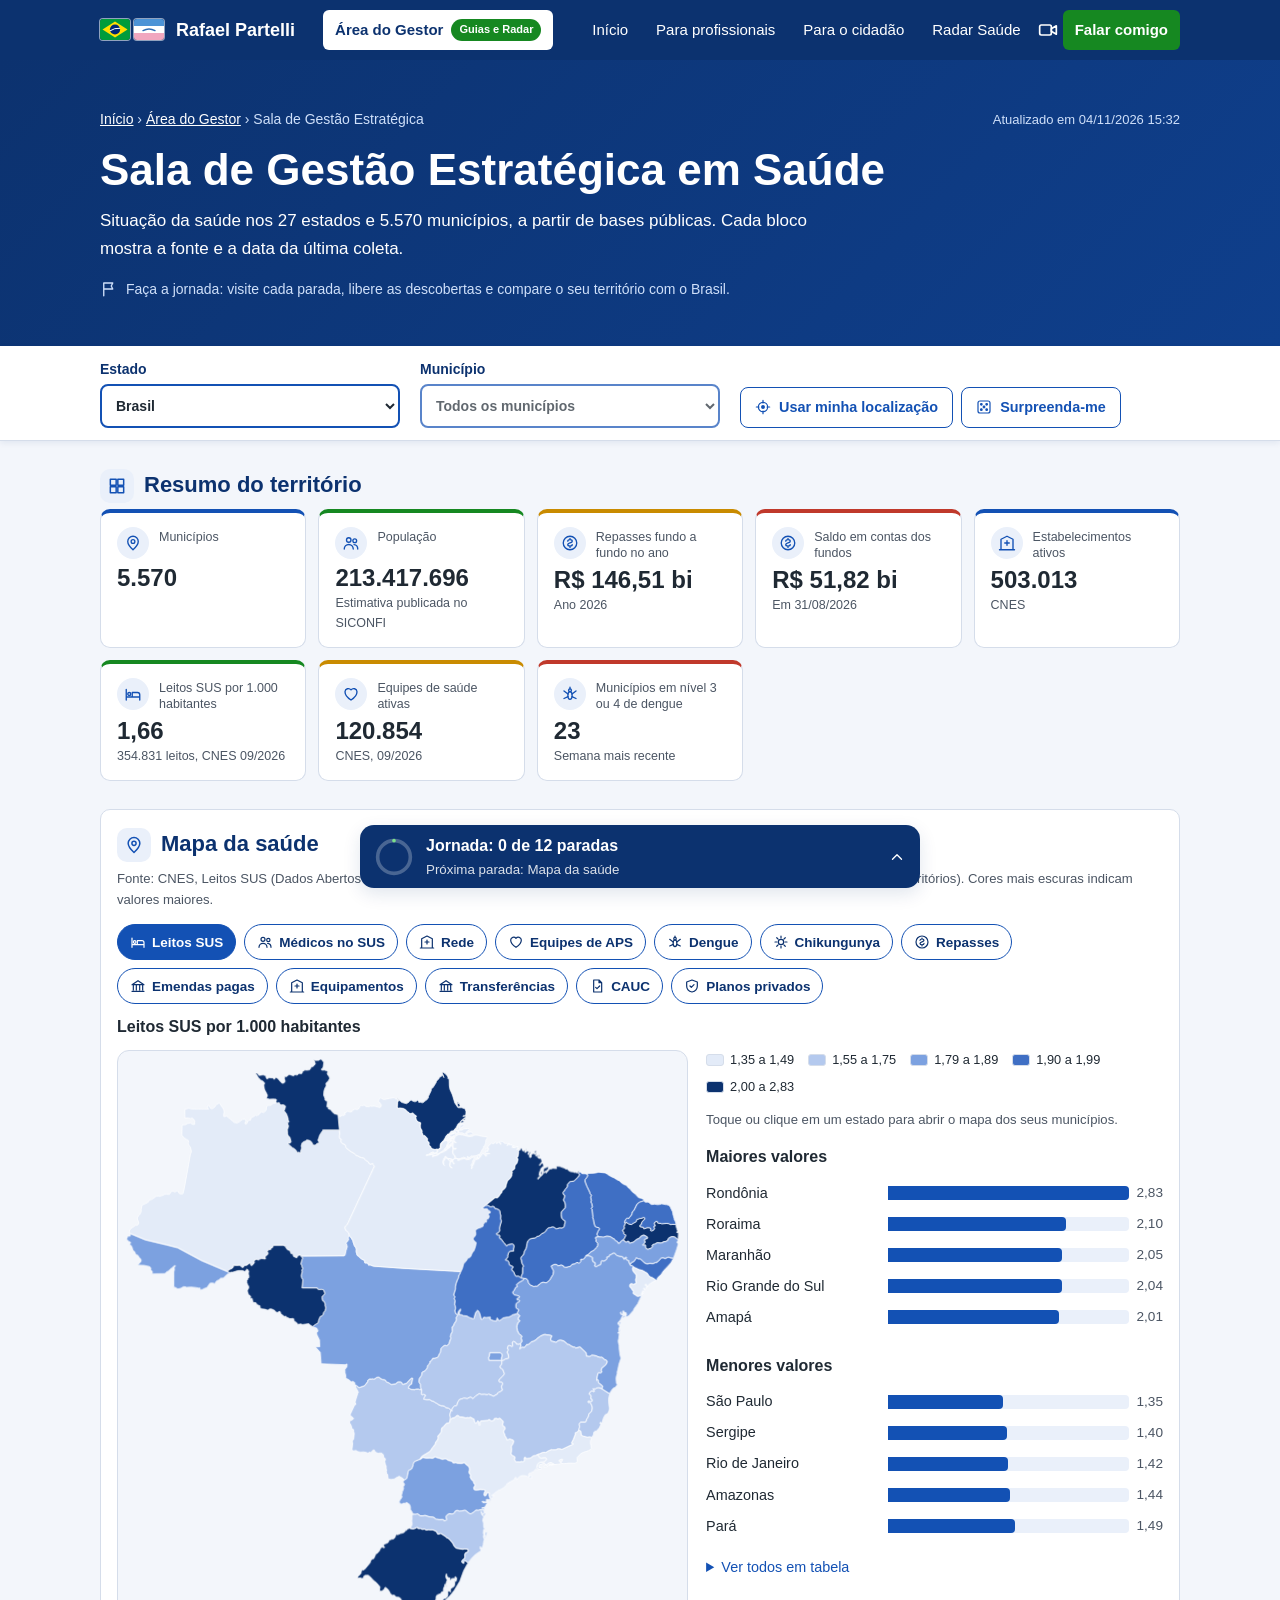
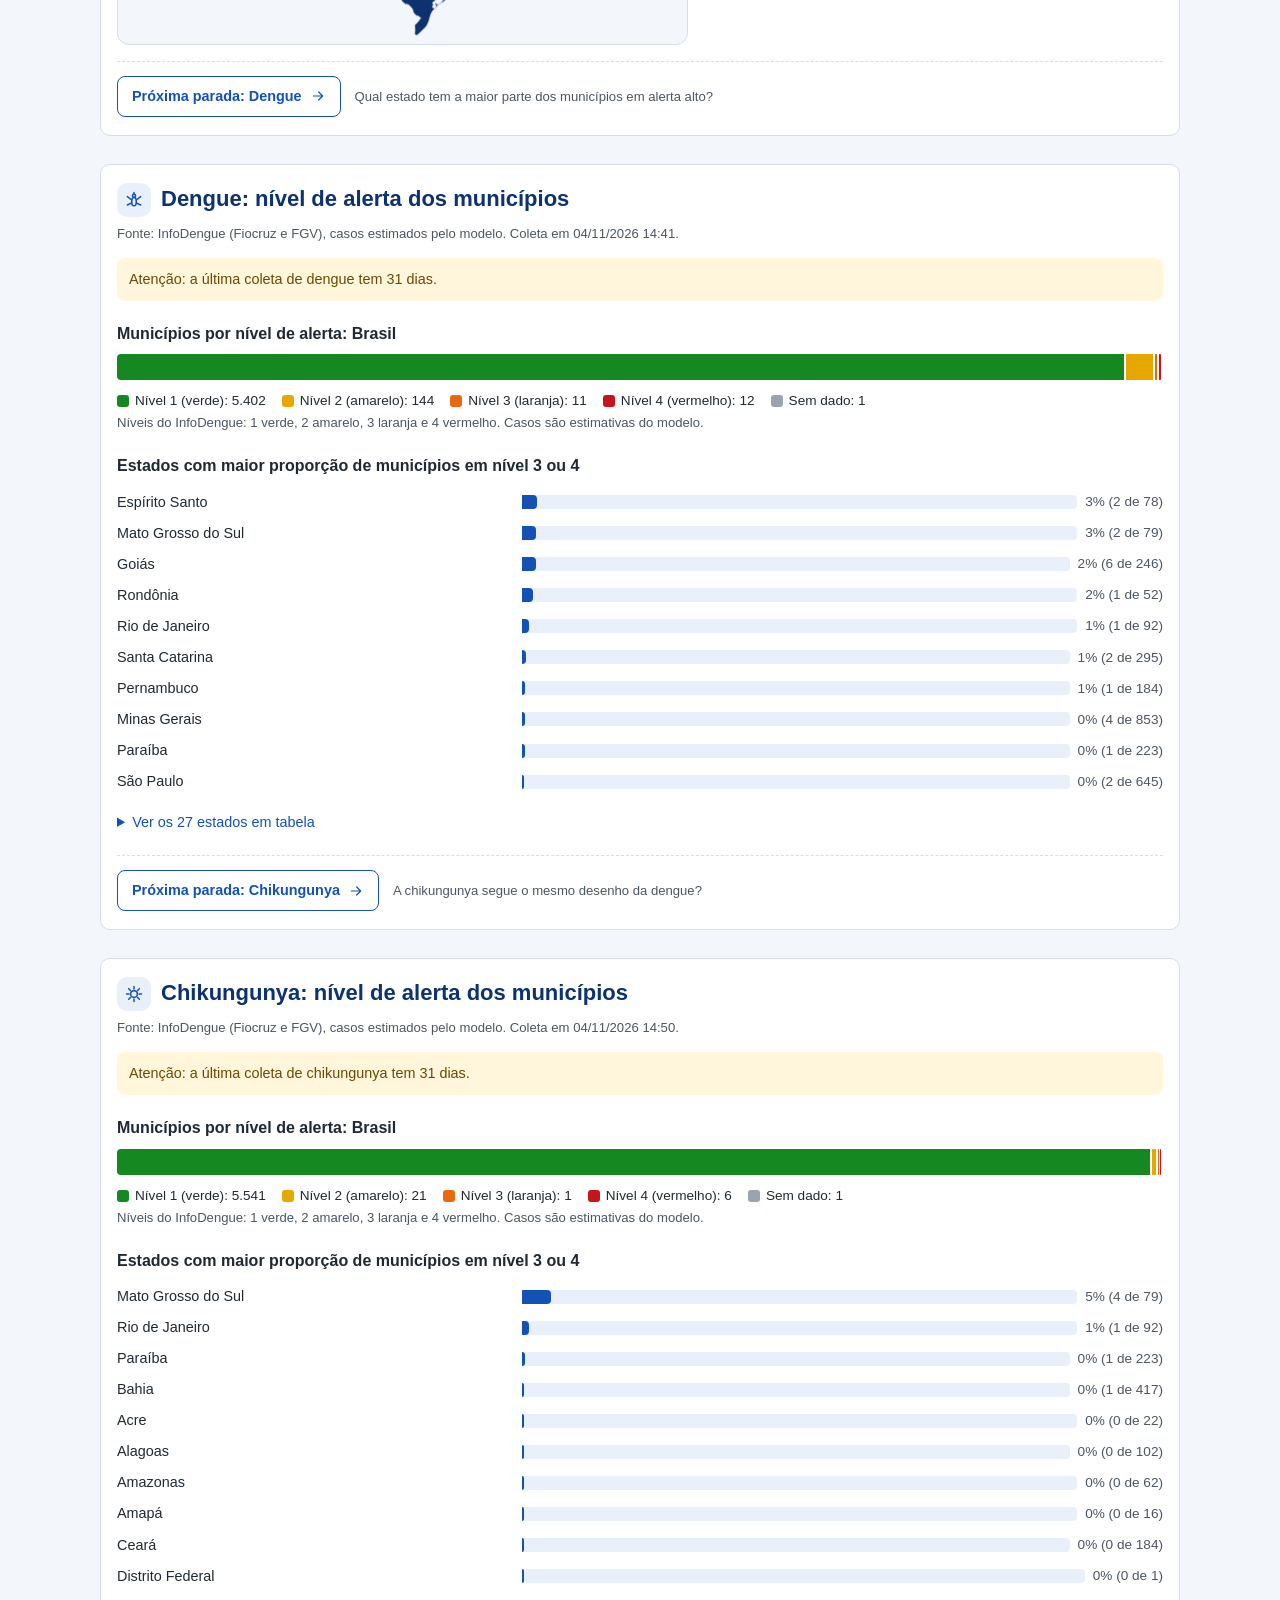
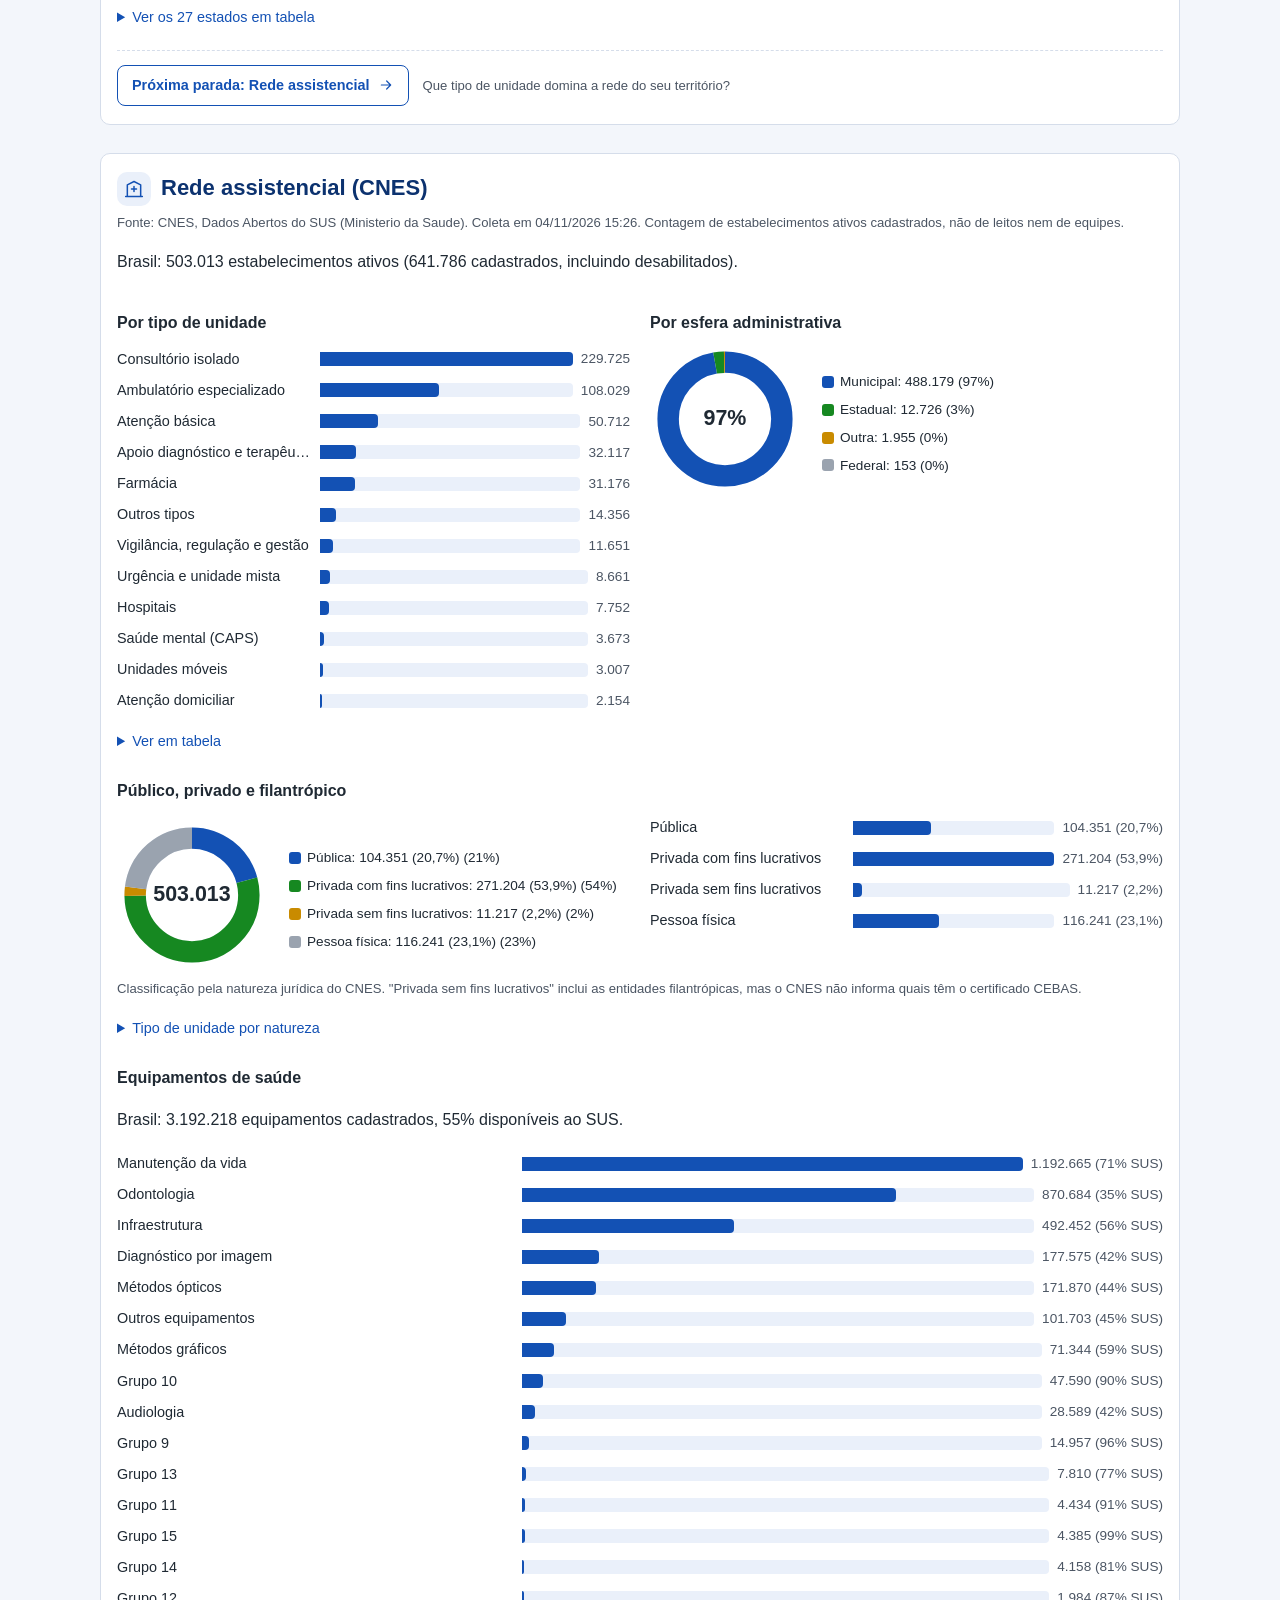
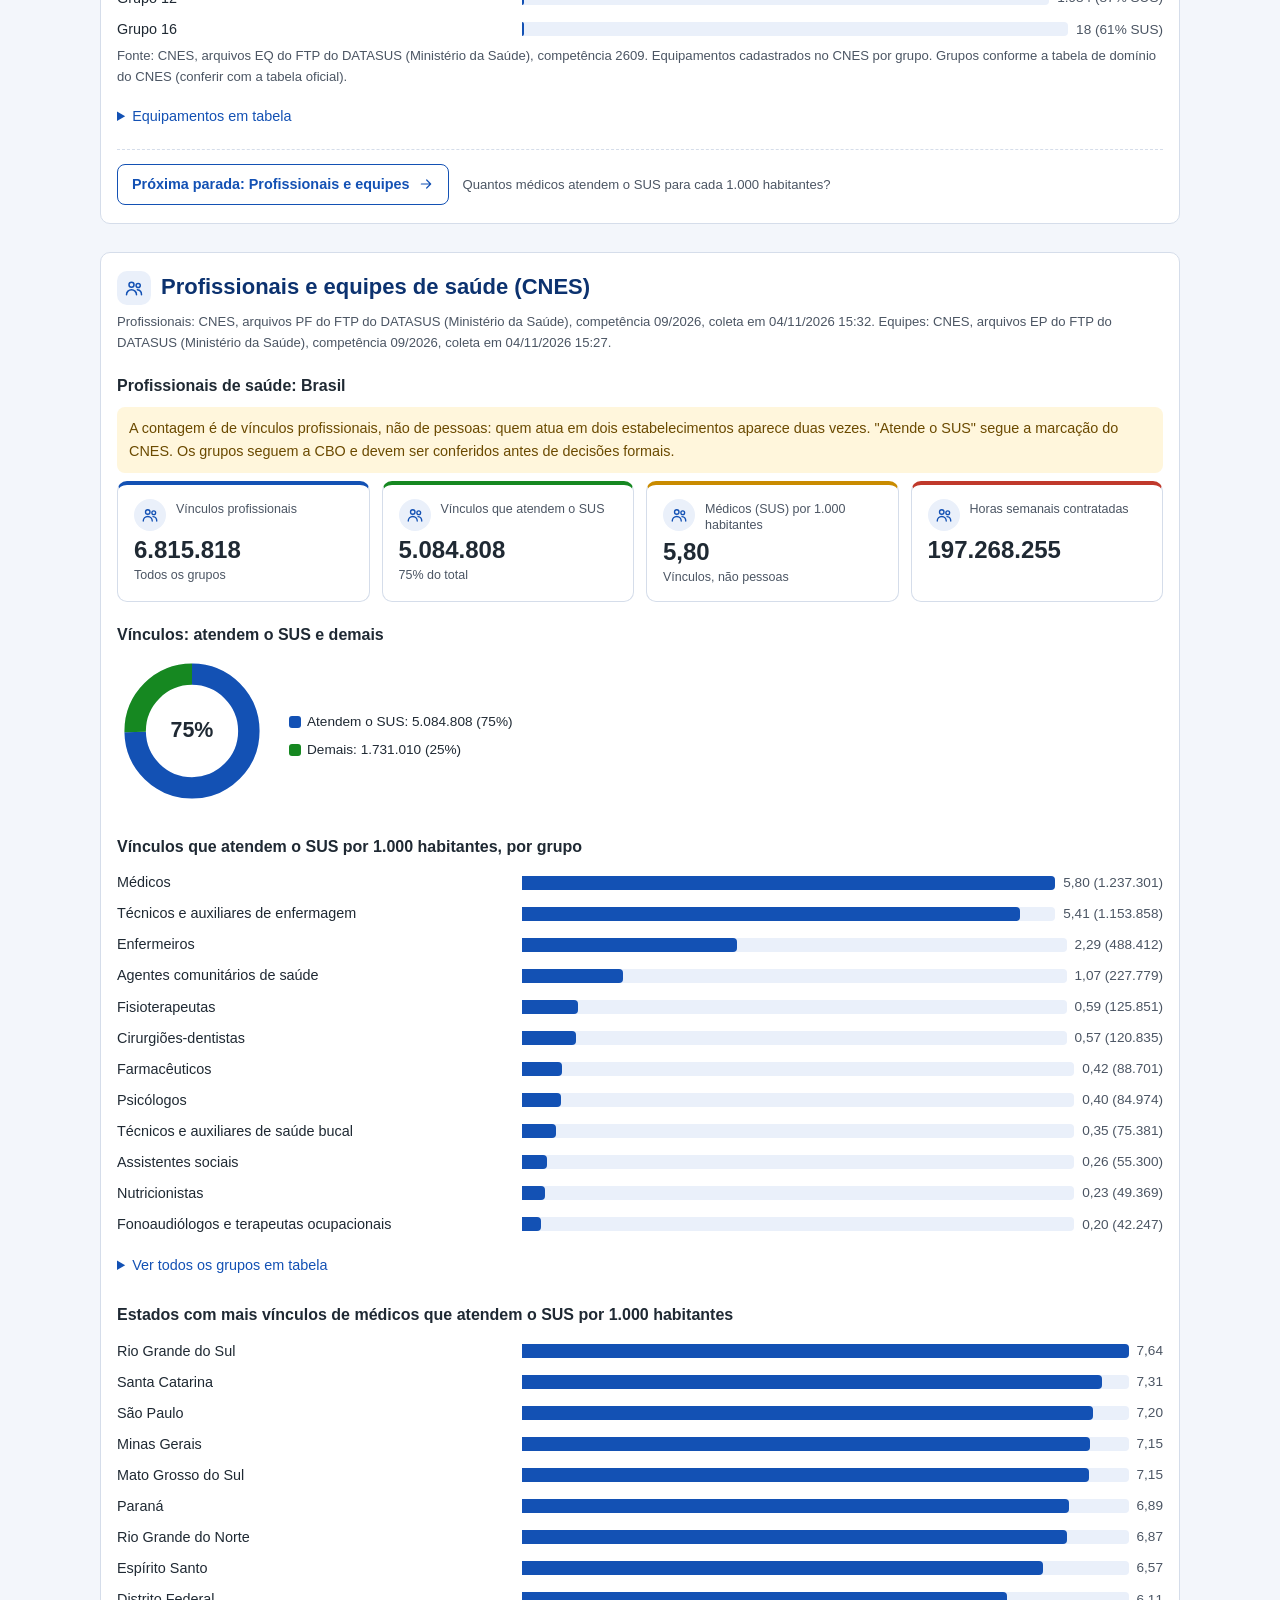
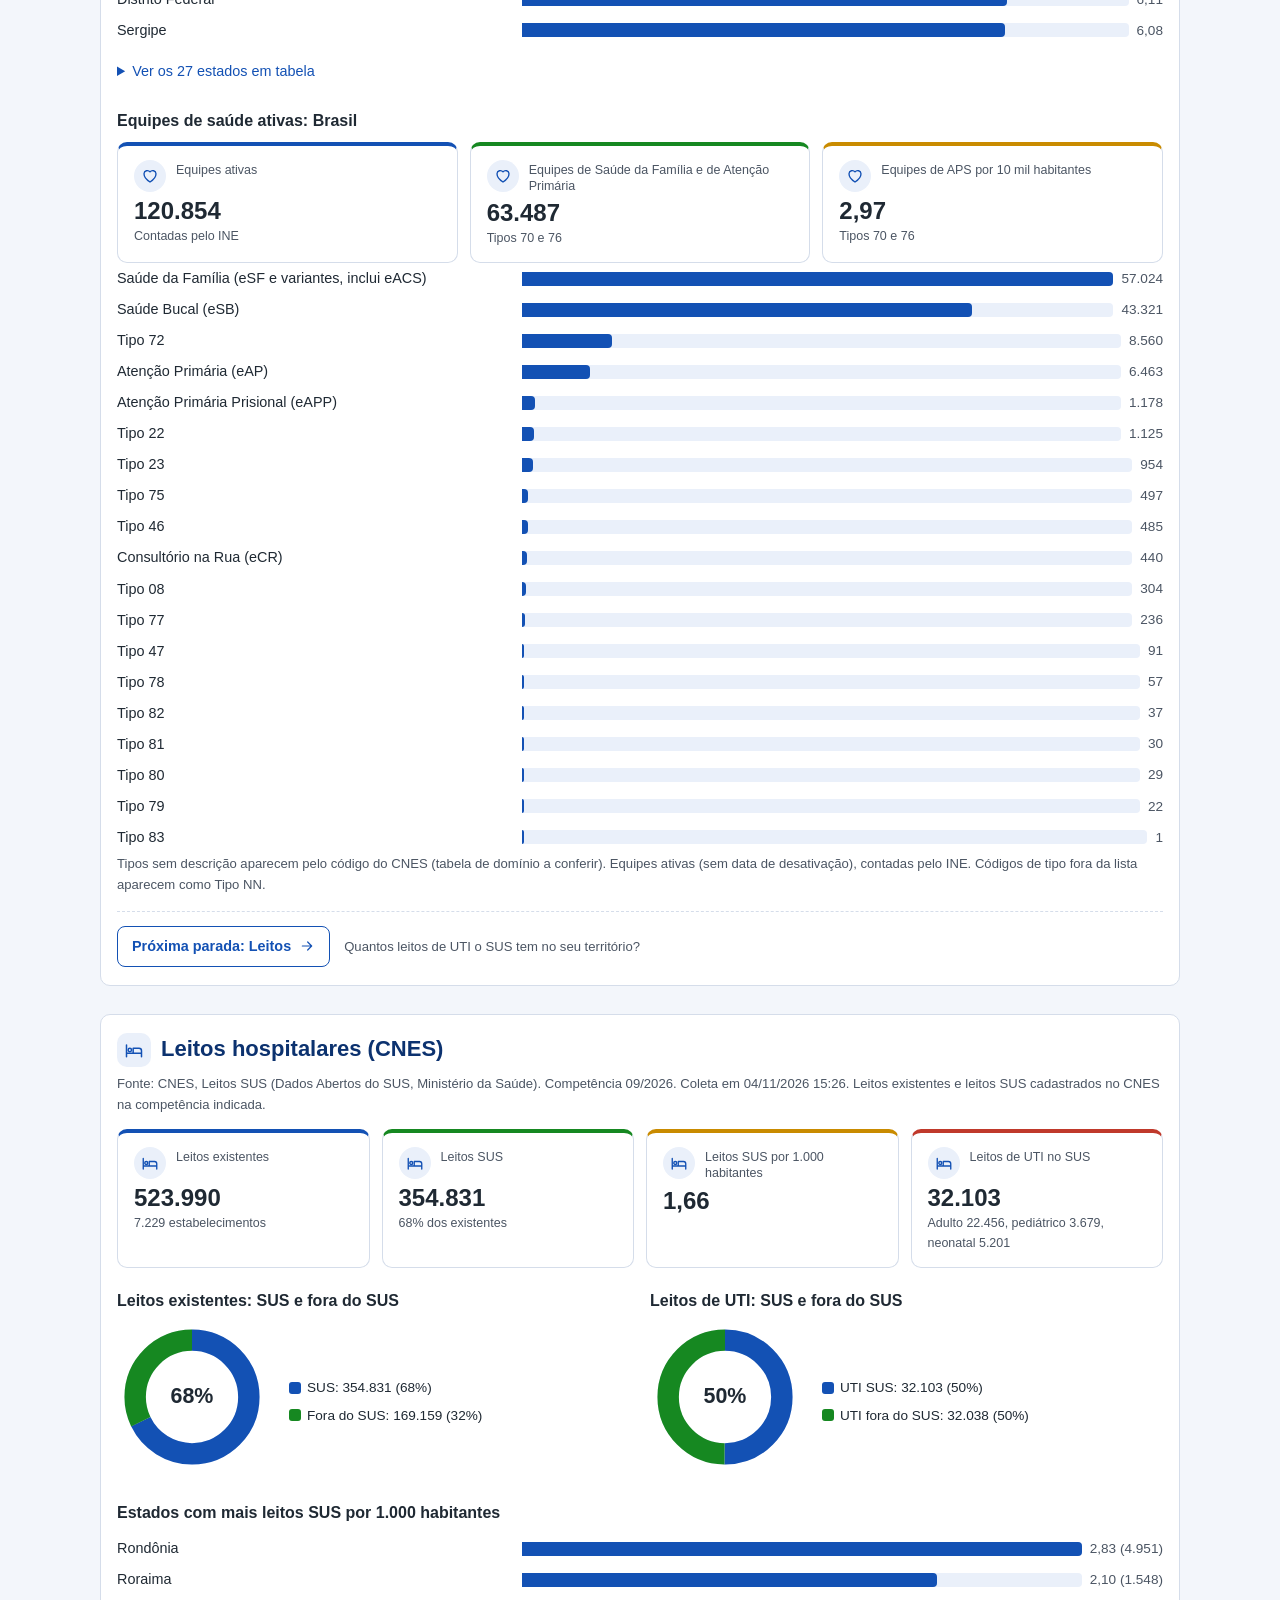
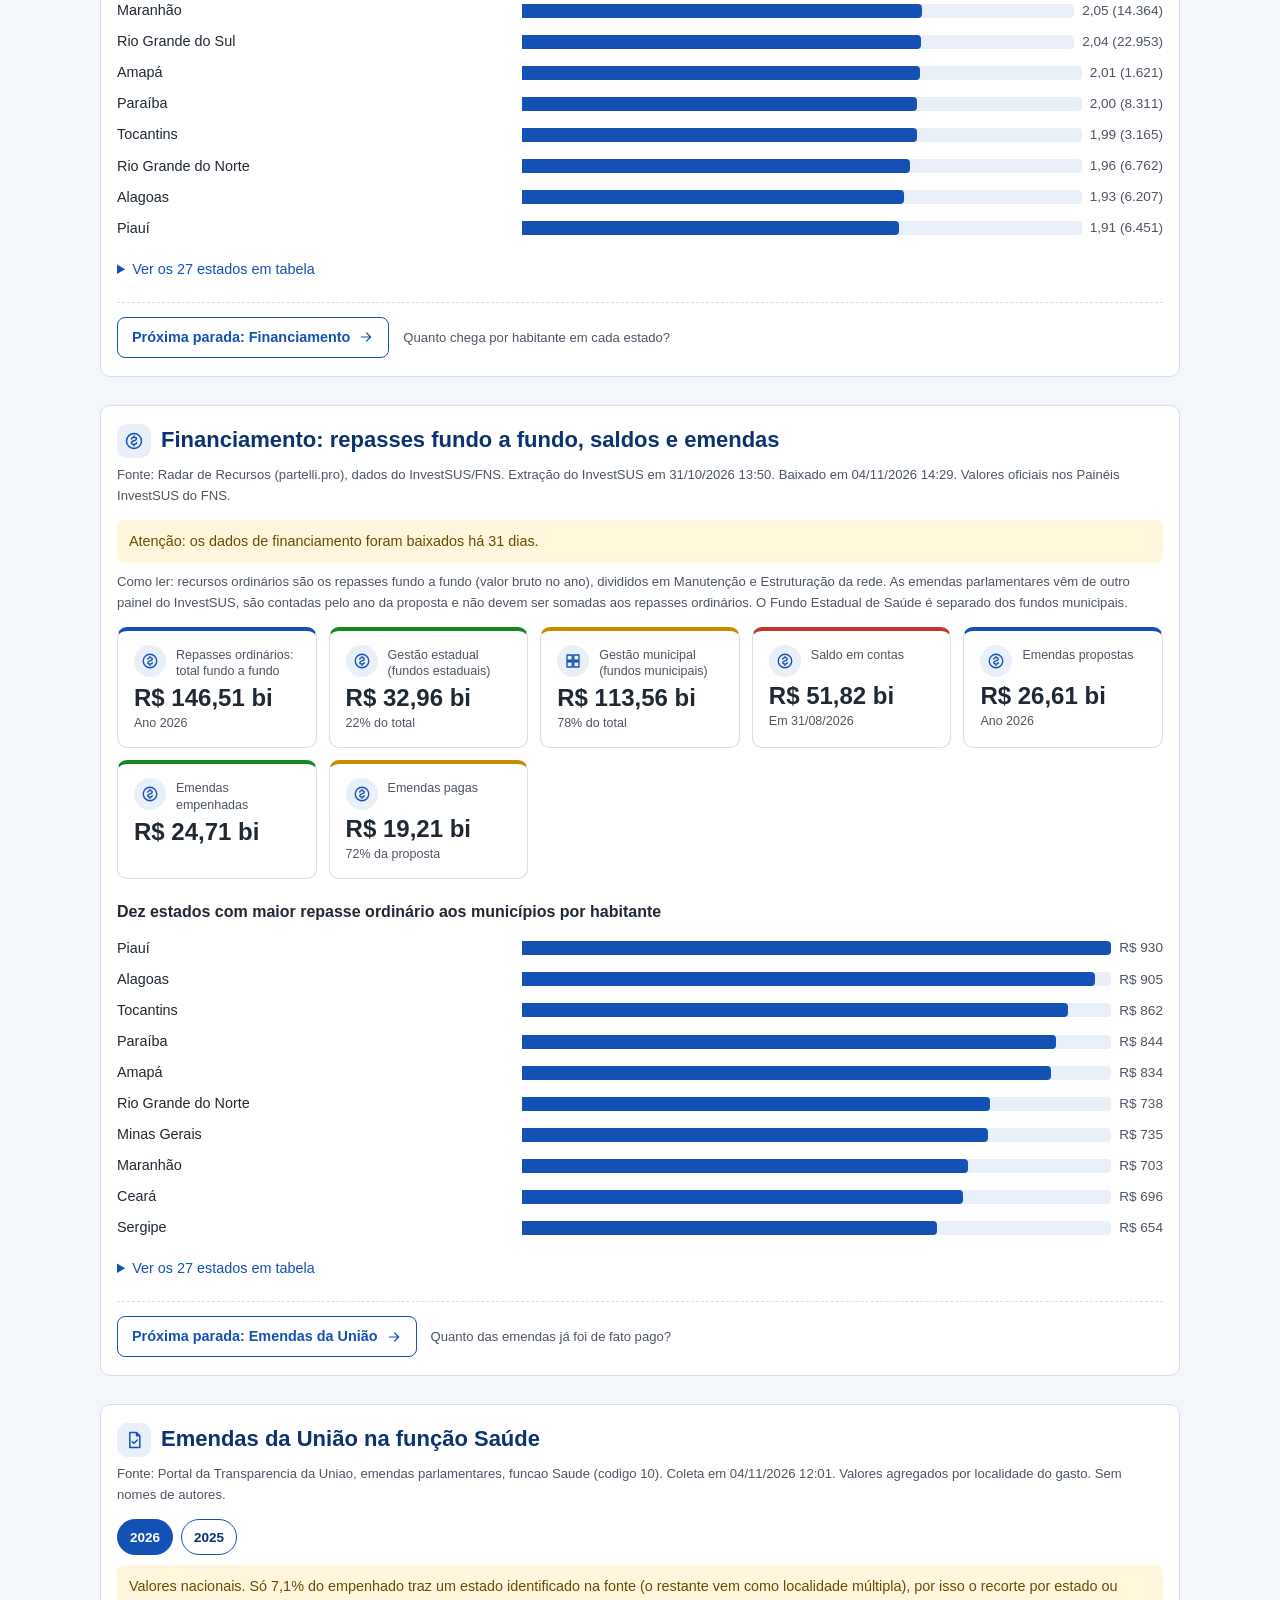
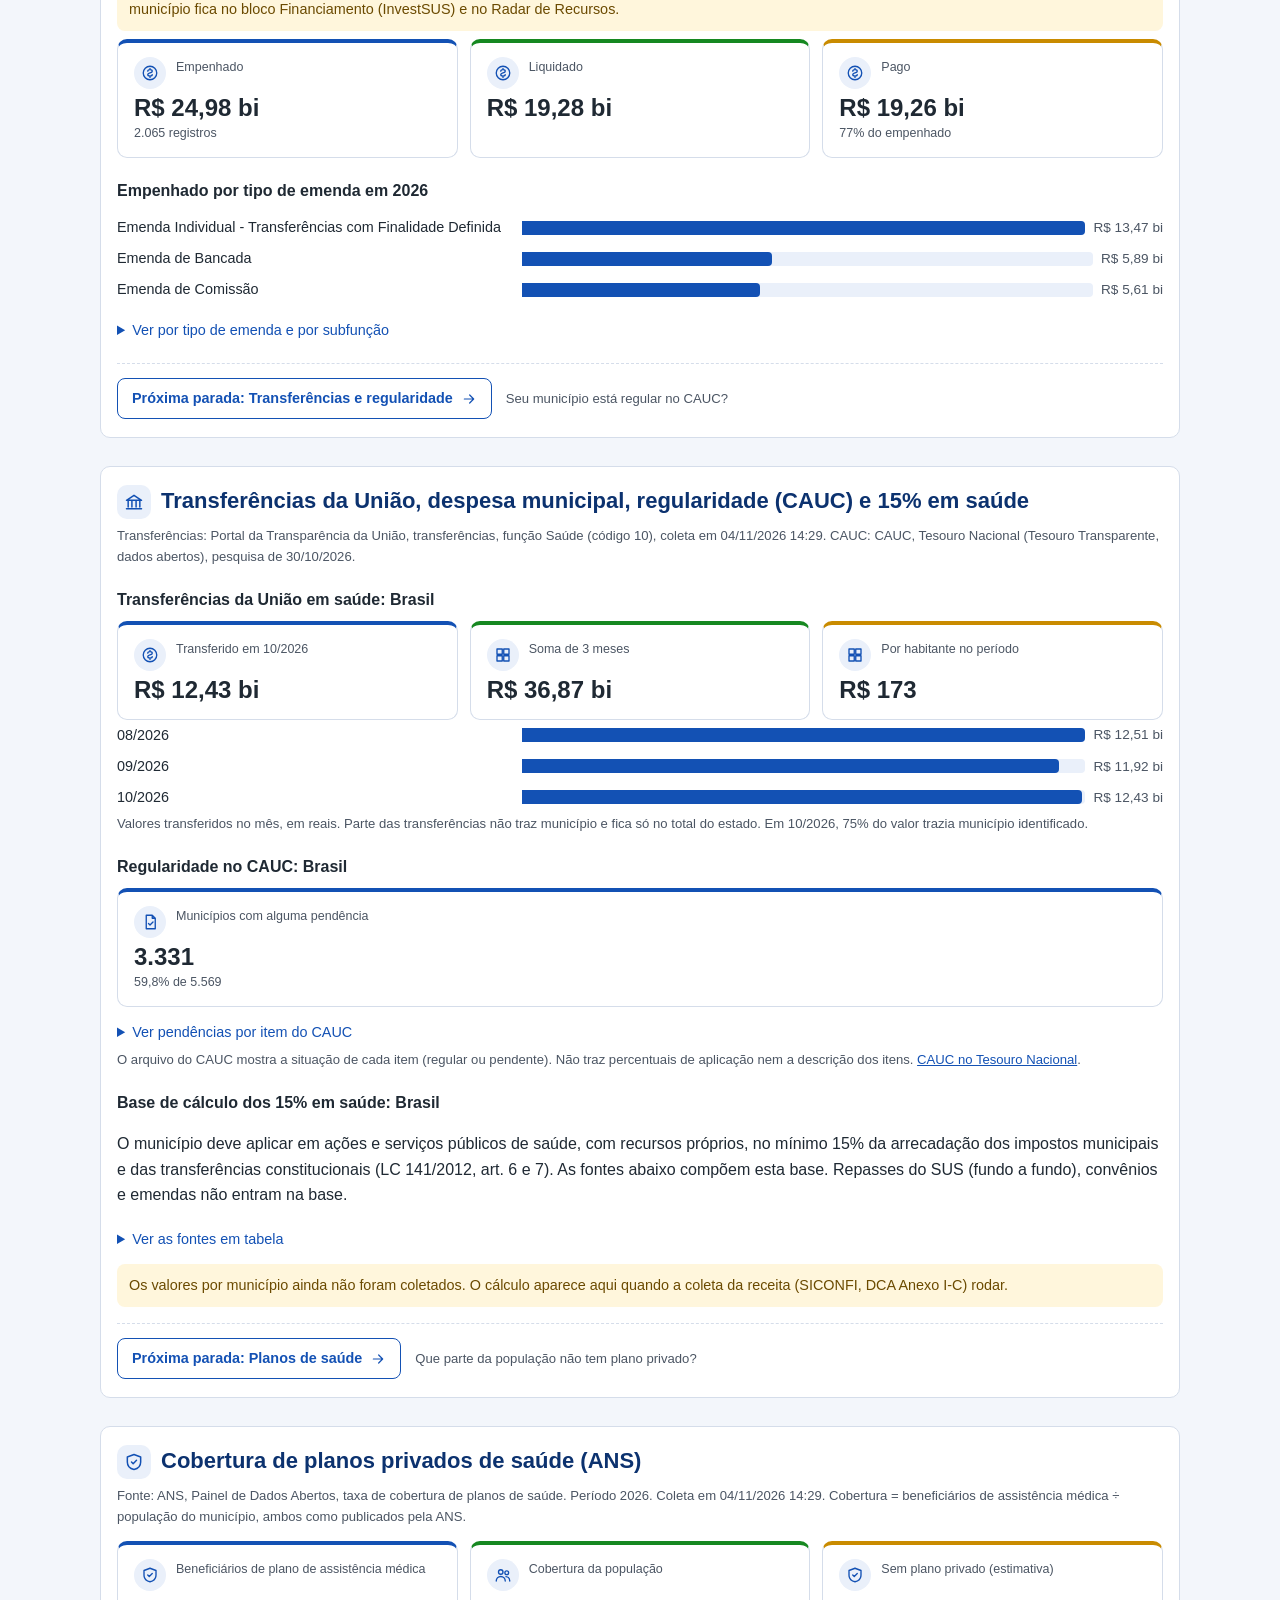
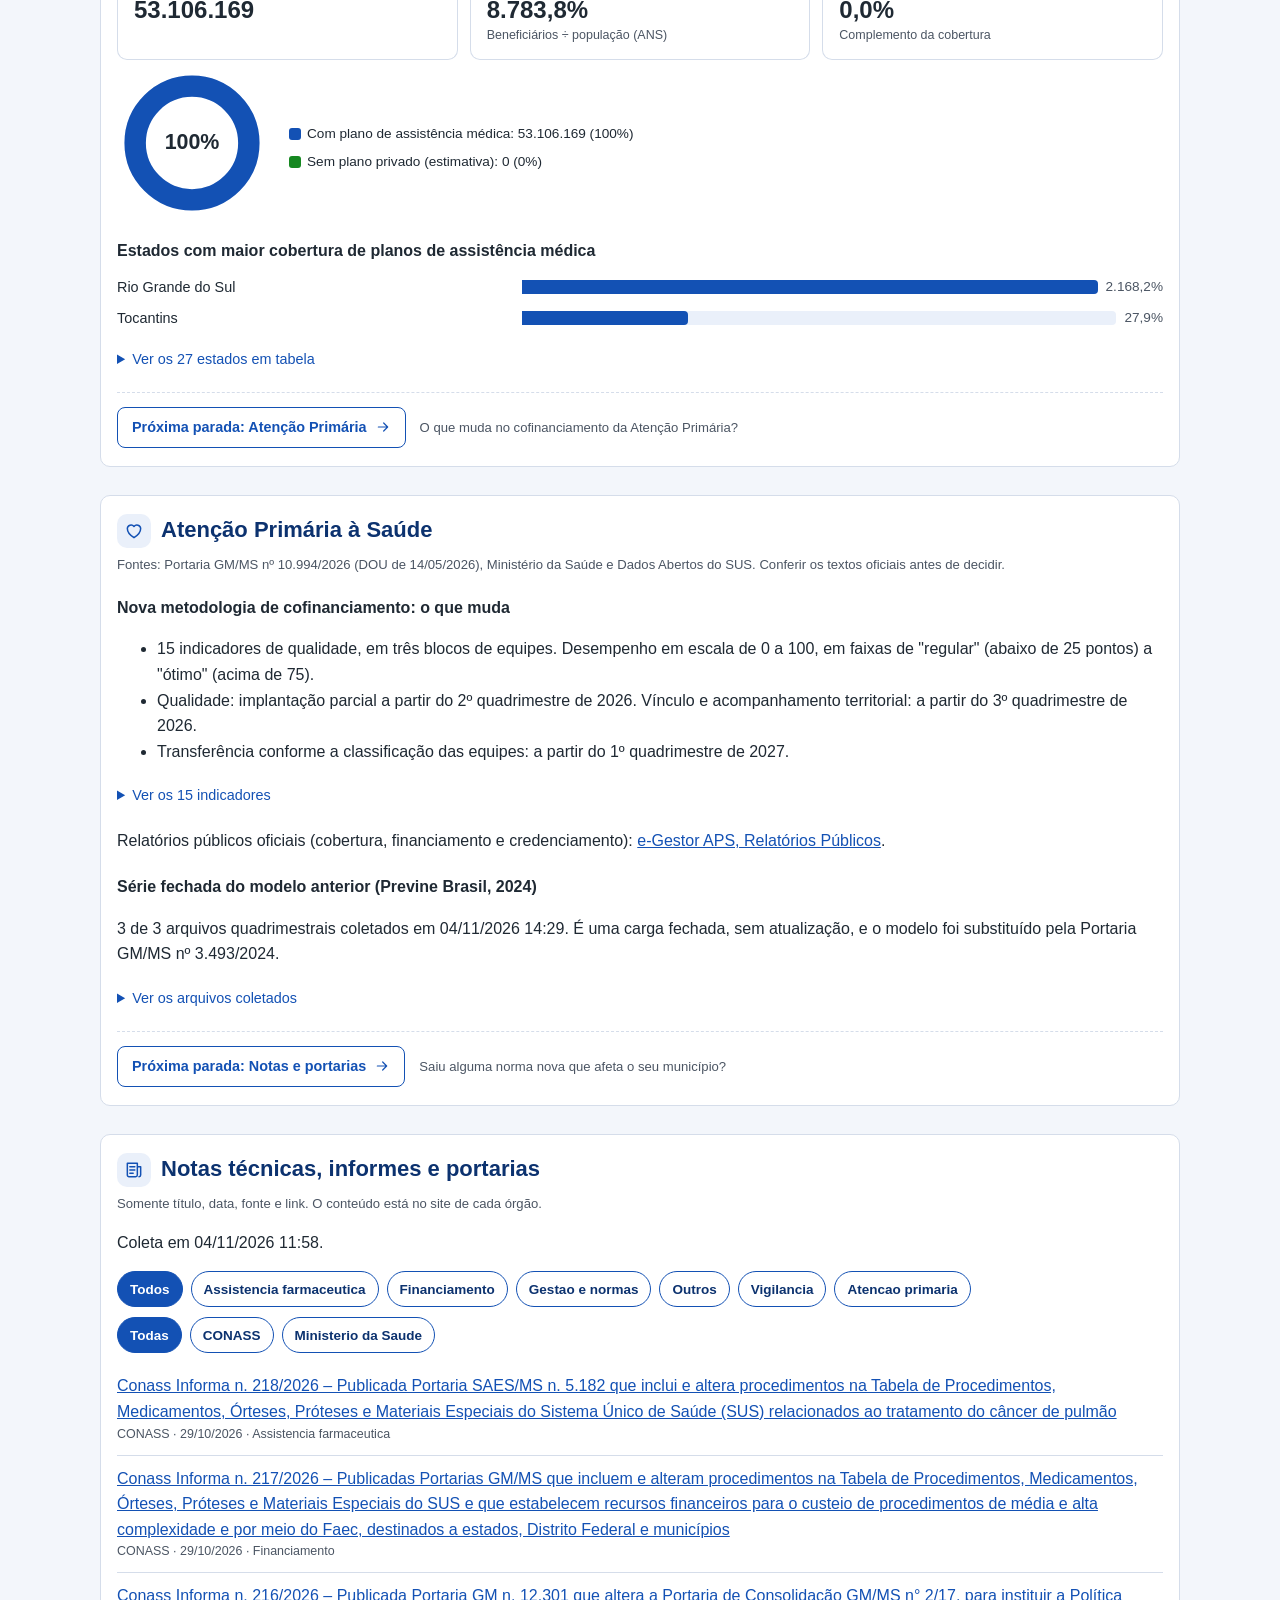
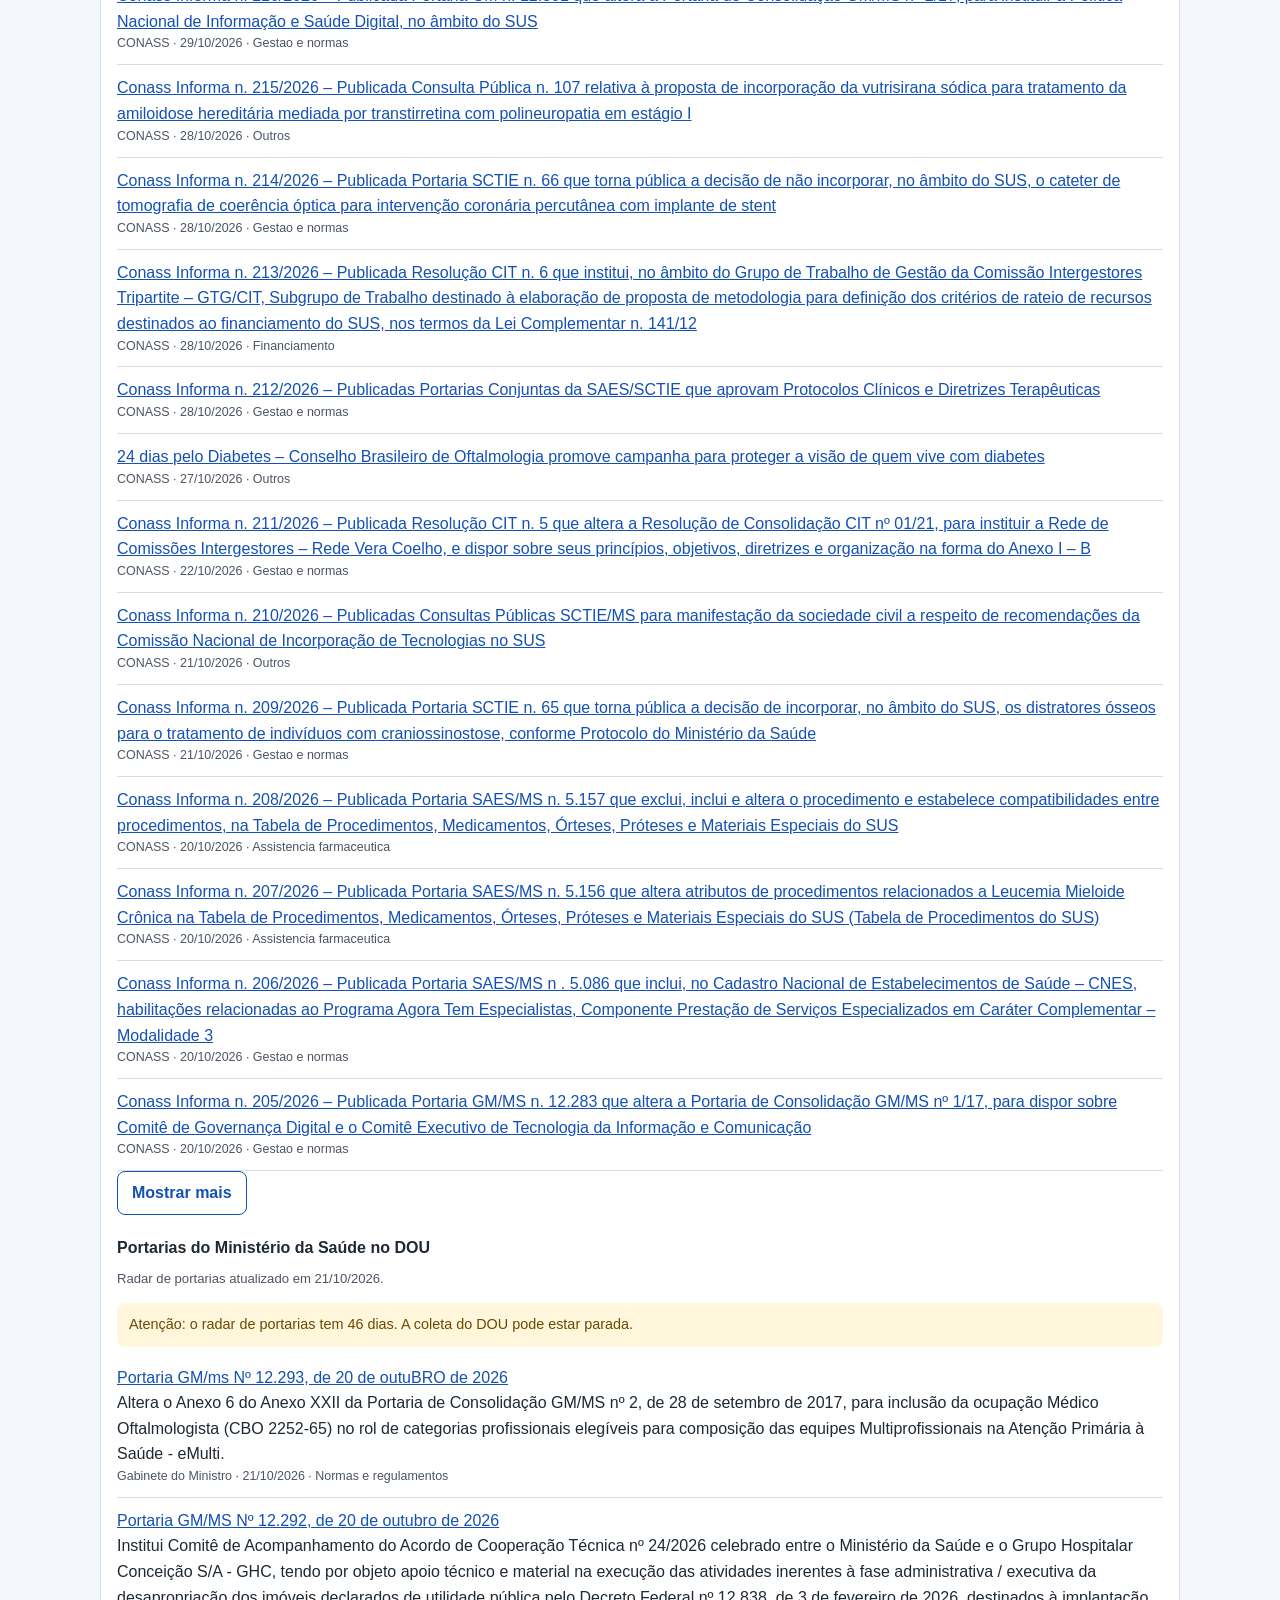
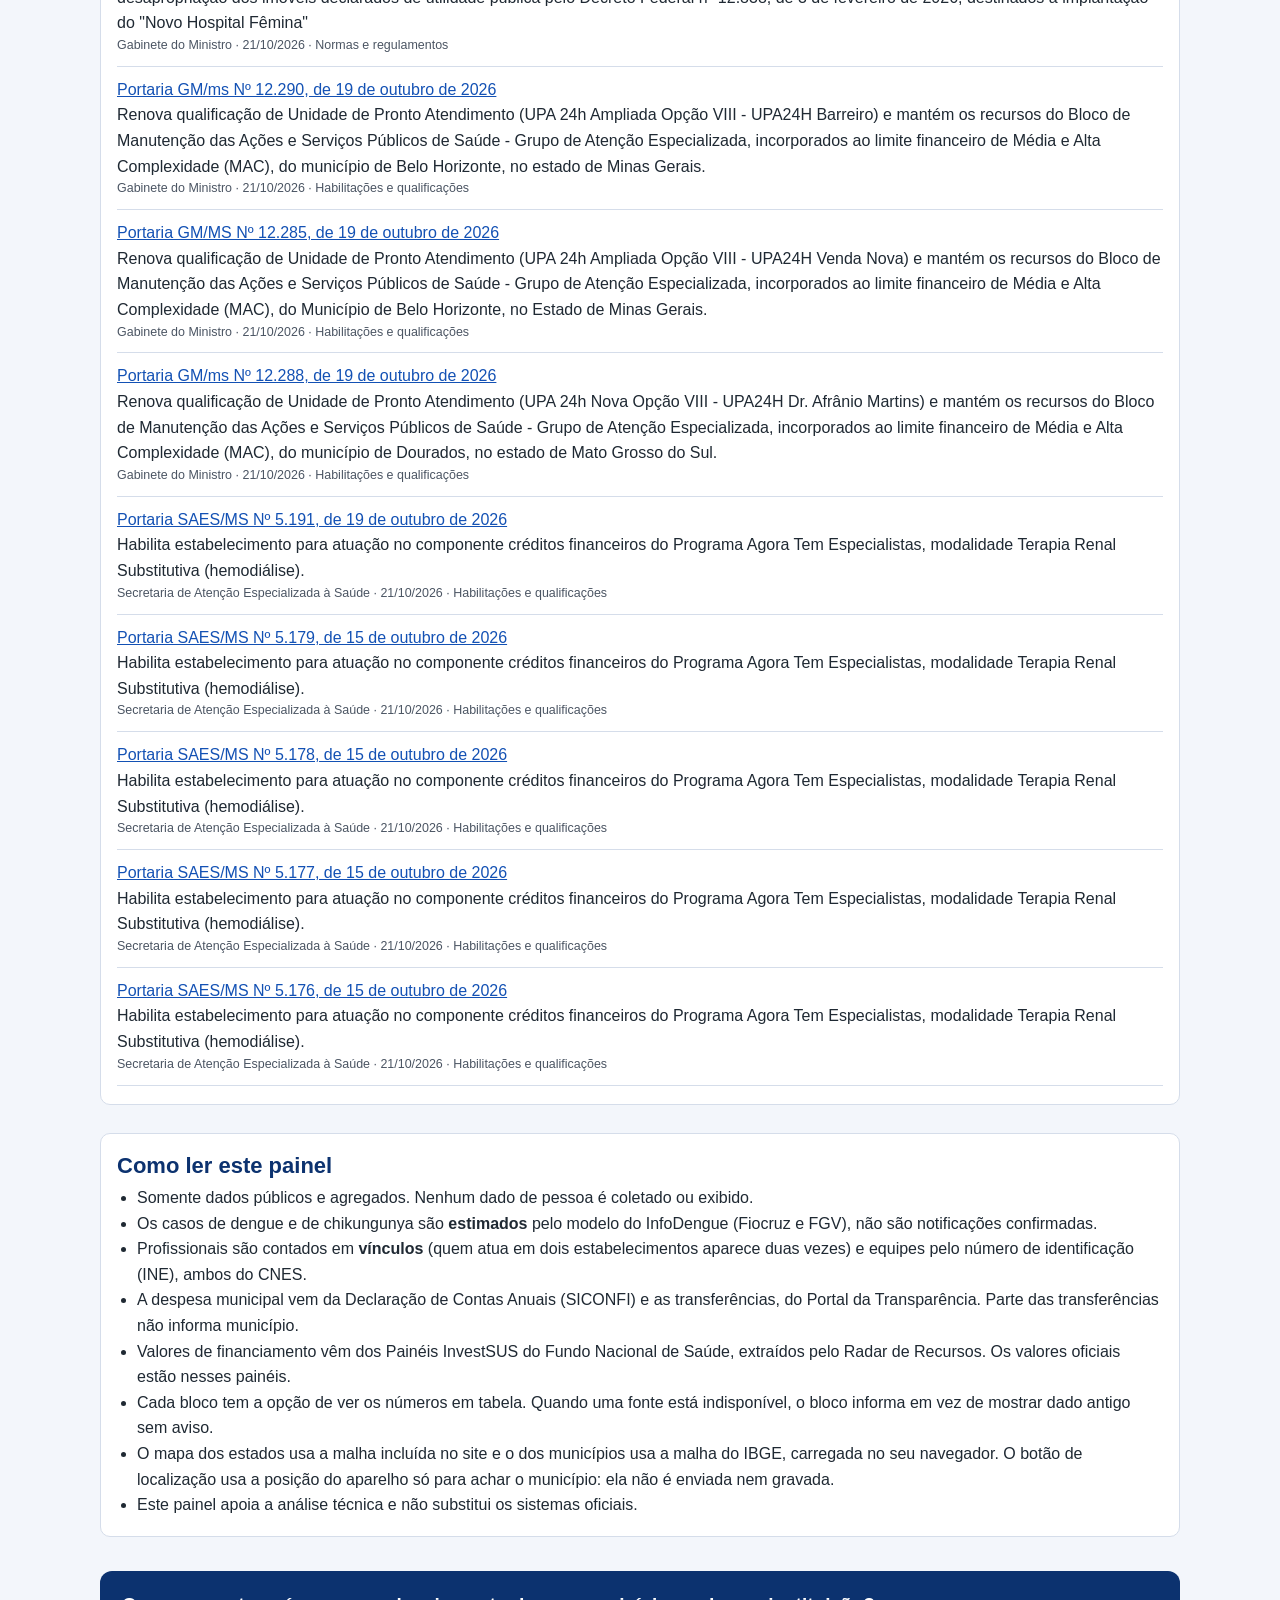
==== commit c875c5da: "Ficha do municipio, gestao estadual x municipal, recursos ordinarios x emendas (metodologia do Radar" ====
--- a/index.html
+++ b/index.html
@@ -13,7 +13,7 @@
 <link rel="canonical" href="https://partelli.pro/gestor/sala/">
 <meta name="theme-color" content="#0c326f">
 <meta name="color-scheme" content="light">
-<link rel="stylesheet" href="css/sala.css?v=10">
+<link rel="stylesheet" href="css/sala.css?v=11">
 </head>
 <body>
 <noscript><p class="sem-js">Este painel precisa de JavaScript para carregar os dados.</p></noscript>
@@ -66,6 +66,12 @@
     <div id="kpis" class="kpis"></div>
   </section>
 
+  <section aria-labelledby="h-ficha" class="bloco rev" id="mod-ficha" hidden>
+    <h2 id="h-ficha"><span class="ico" data-ico="local"></span><span id="h-ficha-nome">Ficha do município</span></h2>
+    <p class="fonte" id="fonte-ficha"></p>
+    <div id="ficha"></div>
+  </section>
+
   <section aria-labelledby="h-mapa" class="bloco rev" id="mod-mapa">
     <h2 id="h-mapa"><span class="ico" data-ico="mapa"></span>Mapa da saúde</h2>
     <p class="fonte" id="fonte-mapa"></p>
@@ -115,7 +121,7 @@
   </section>
 
   <section aria-labelledby="h-rec" class="bloco rev" id="mod-rec">
-    <h2 id="h-rec"><span class="ico" data-ico="rec"></span>Transferências da União, despesa municipal e regularidade (CAUC)</h2>
+    <h2 id="h-rec"><span class="ico" data-ico="rec"></span>Transferências da União, despesa municipal, regularidade (CAUC) e 15% em saúde</h2>
     <p class="fonte" id="fonte-rec"></p>
     <div id="rec"></div>
   </section>
@@ -172,6 +178,6 @@
   </div>
 </footer>
 <aside id="jornada" class="jornada" aria-label="Sua jornada pela Sala"></aside>
-<script type="module" src="js/app.js?v=8"></script>
+<script type="module" src="js/app.js?v=9"></script>
 </body>
 </html>
--- a/css/sala.css
+++ b/css/sala.css
@@ -253,3 +253,8 @@
 .rodape .copy{font-size:12px}
 @media (min-width:961px){.nav{flex:1;margin-left:16px}.nav .nav-hl{margin-right:auto}}
 .filtros label{min-width:200px}
+.rotulo-bloco{font-weight:700;color:var(--azul-escuro);margin:14px 0 6px;font-size:.95rem}
+.ficha-atalhos{margin:12px 0 0;font-size:.92rem}
+.ficha-atalhos a{color:var(--azul);font-weight:700}
+#mod-ficha[hidden]{display:none}
+h4{margin:14px 0 6px;font-size:.95rem;color:var(--azul-escuro)}
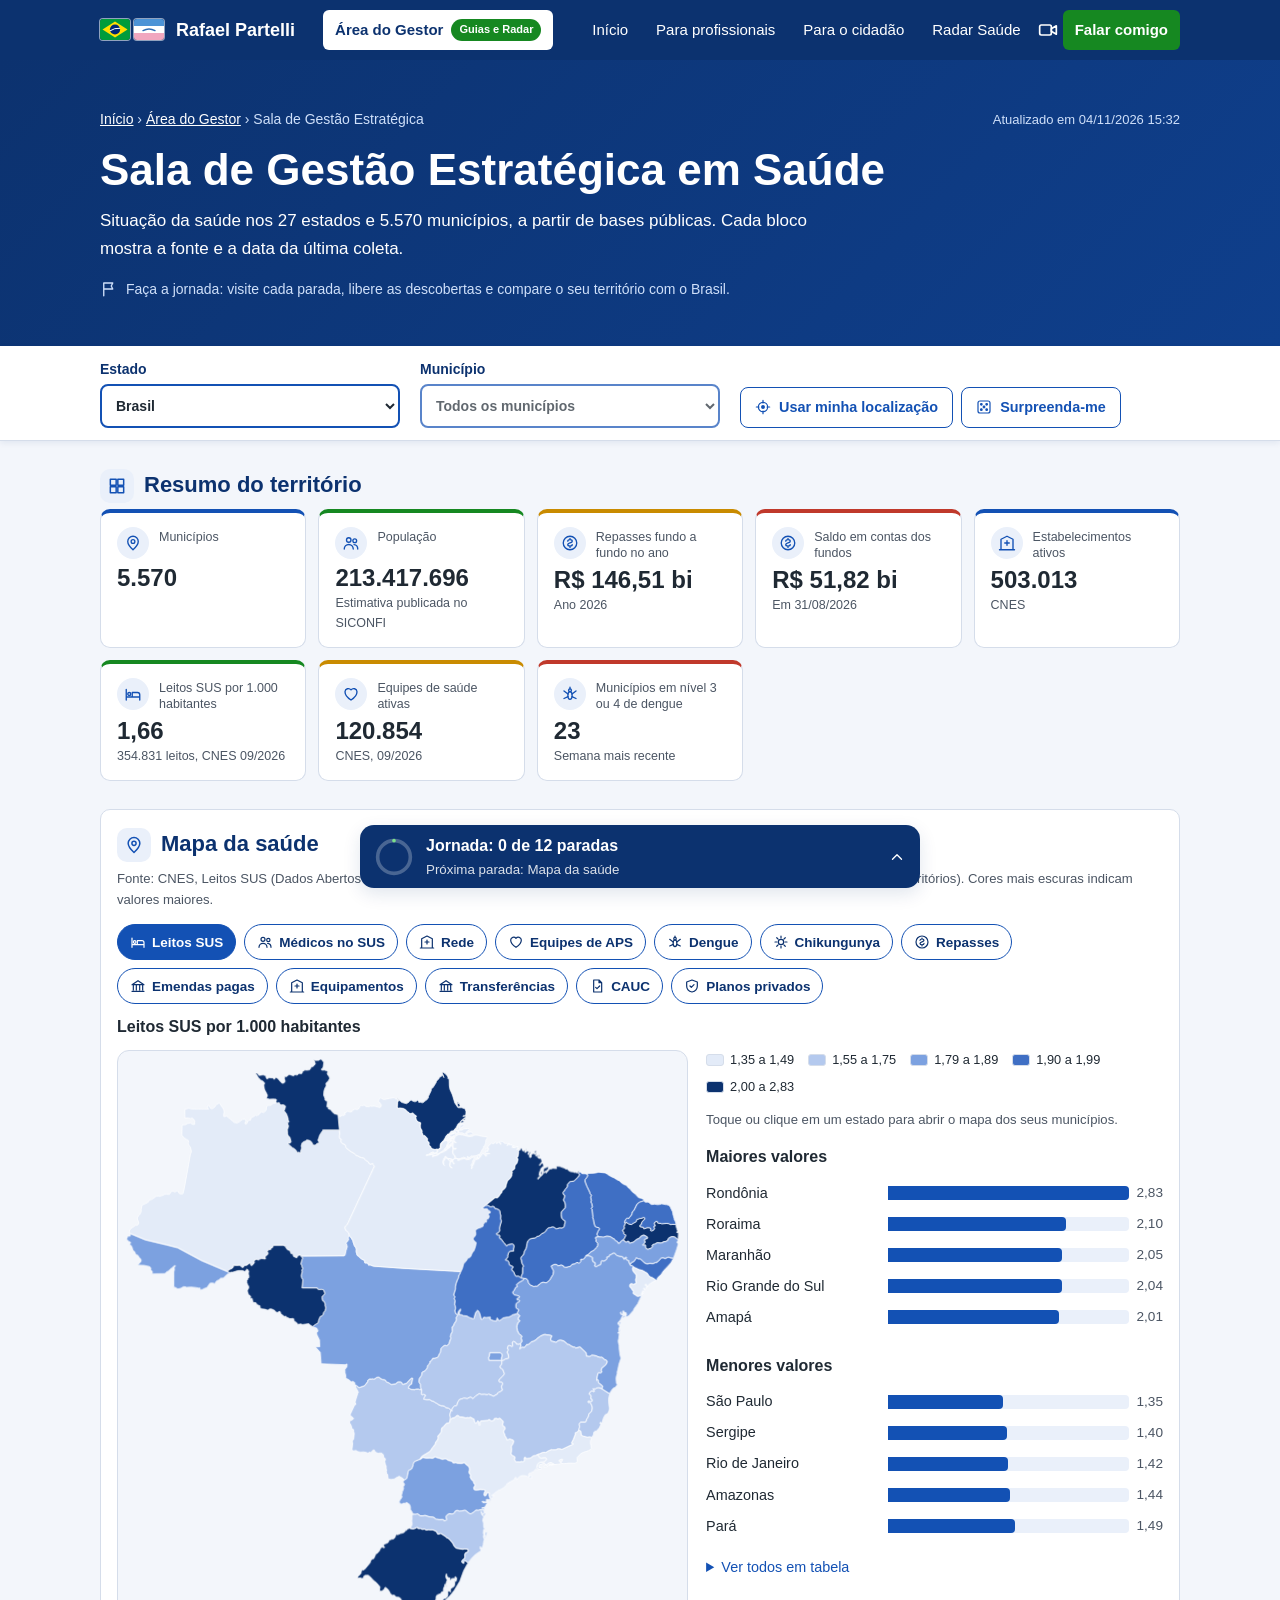
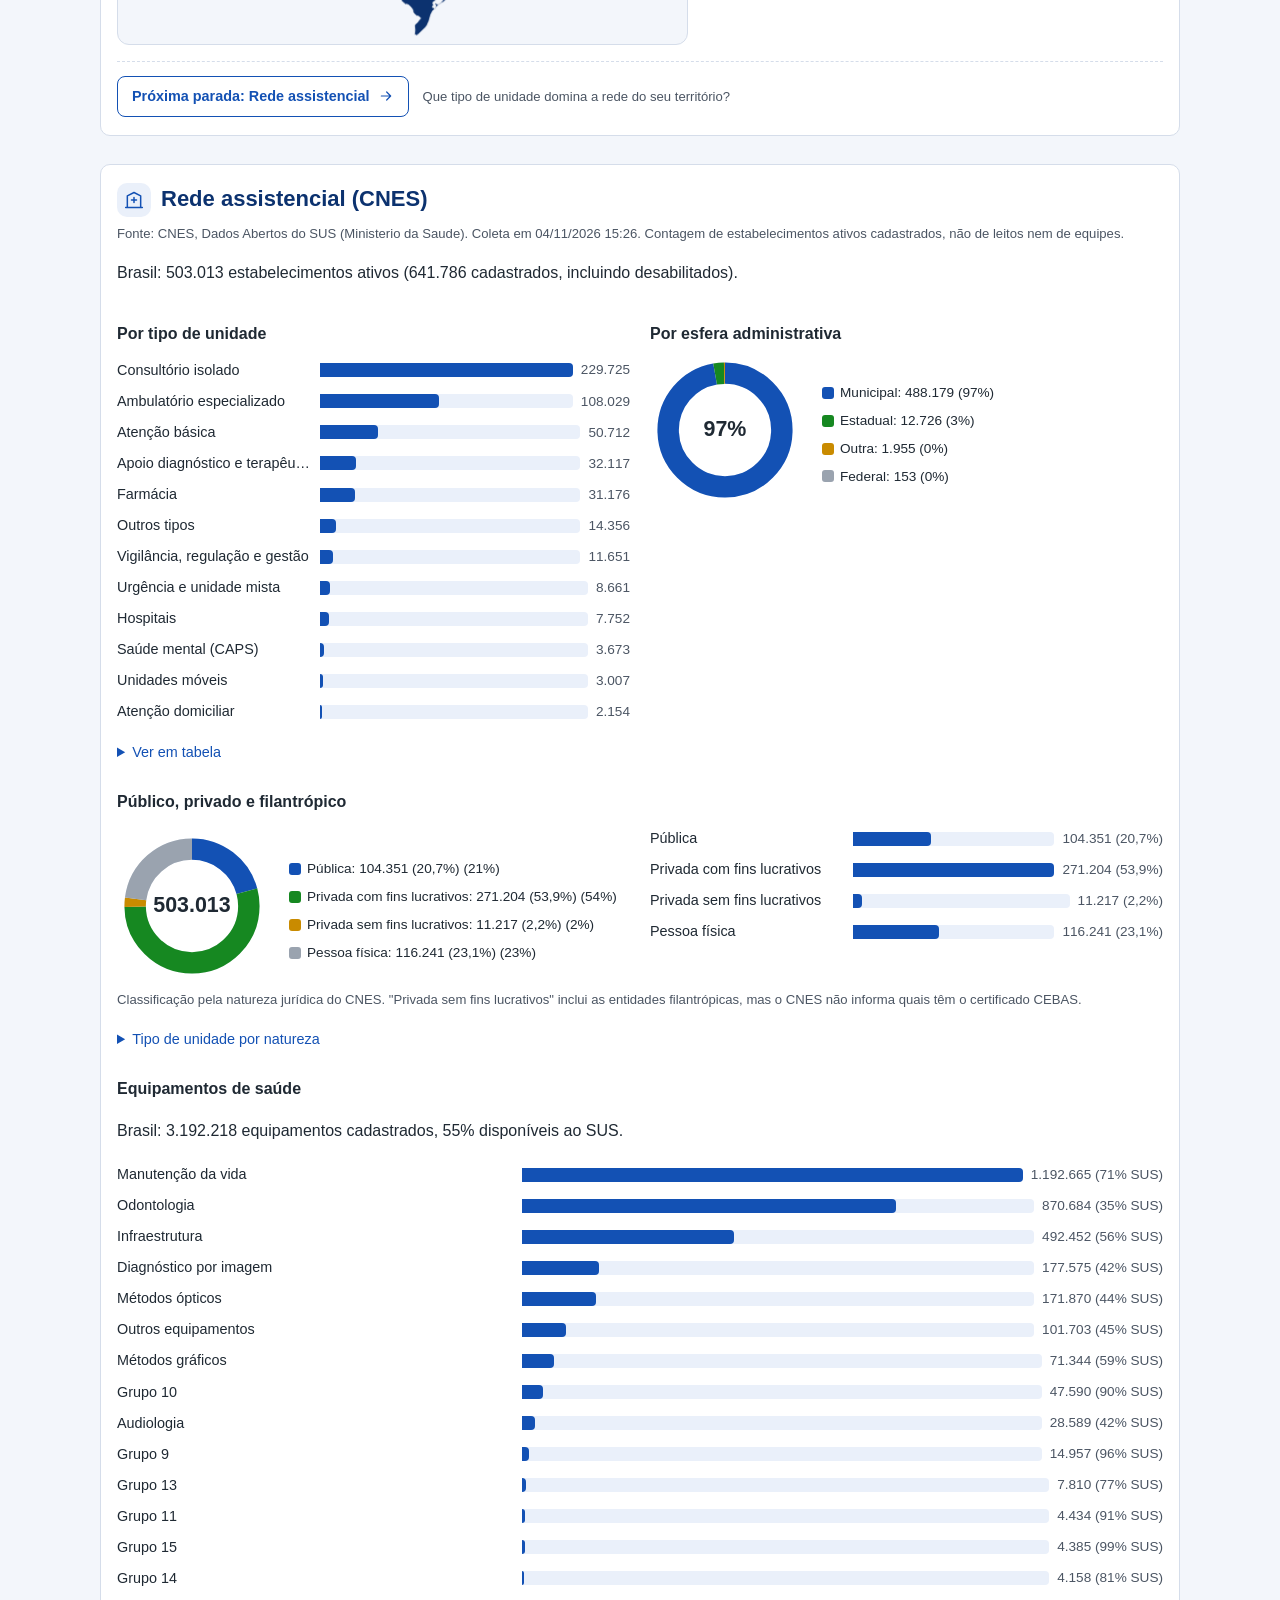
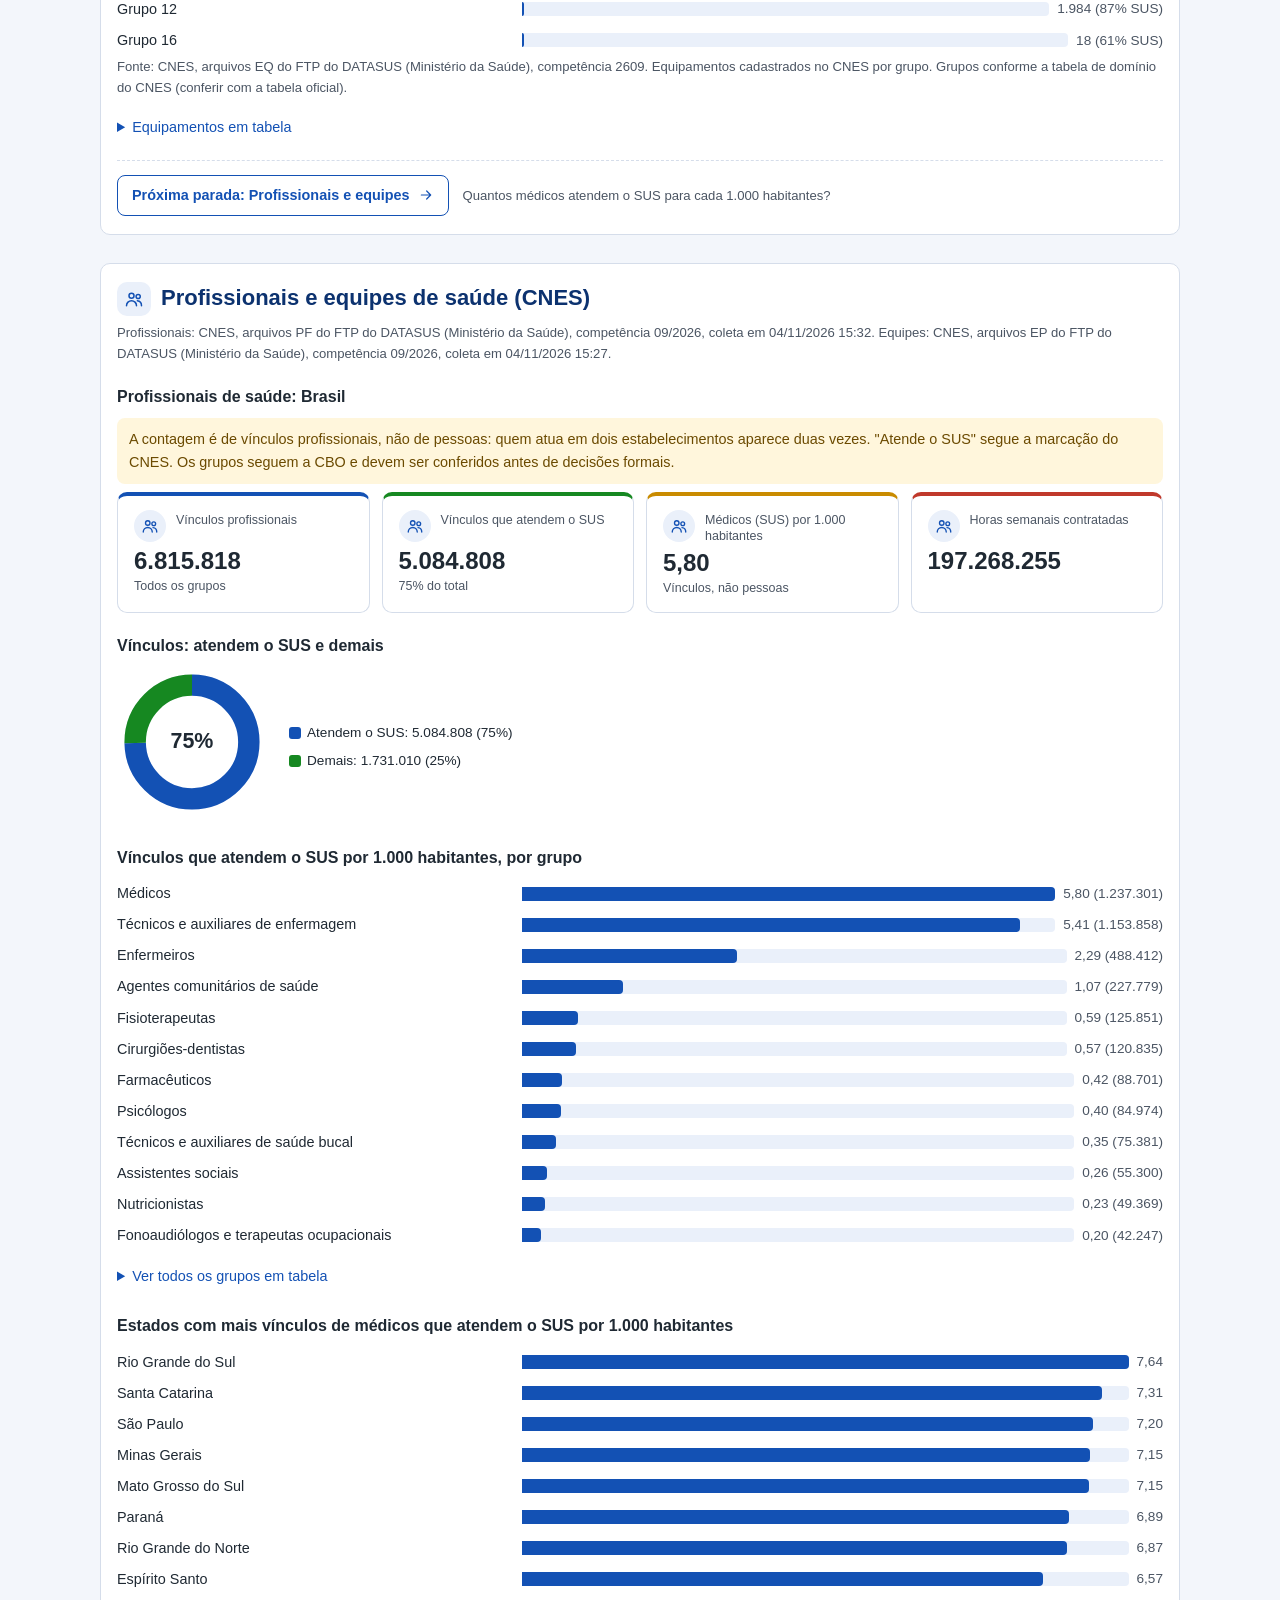
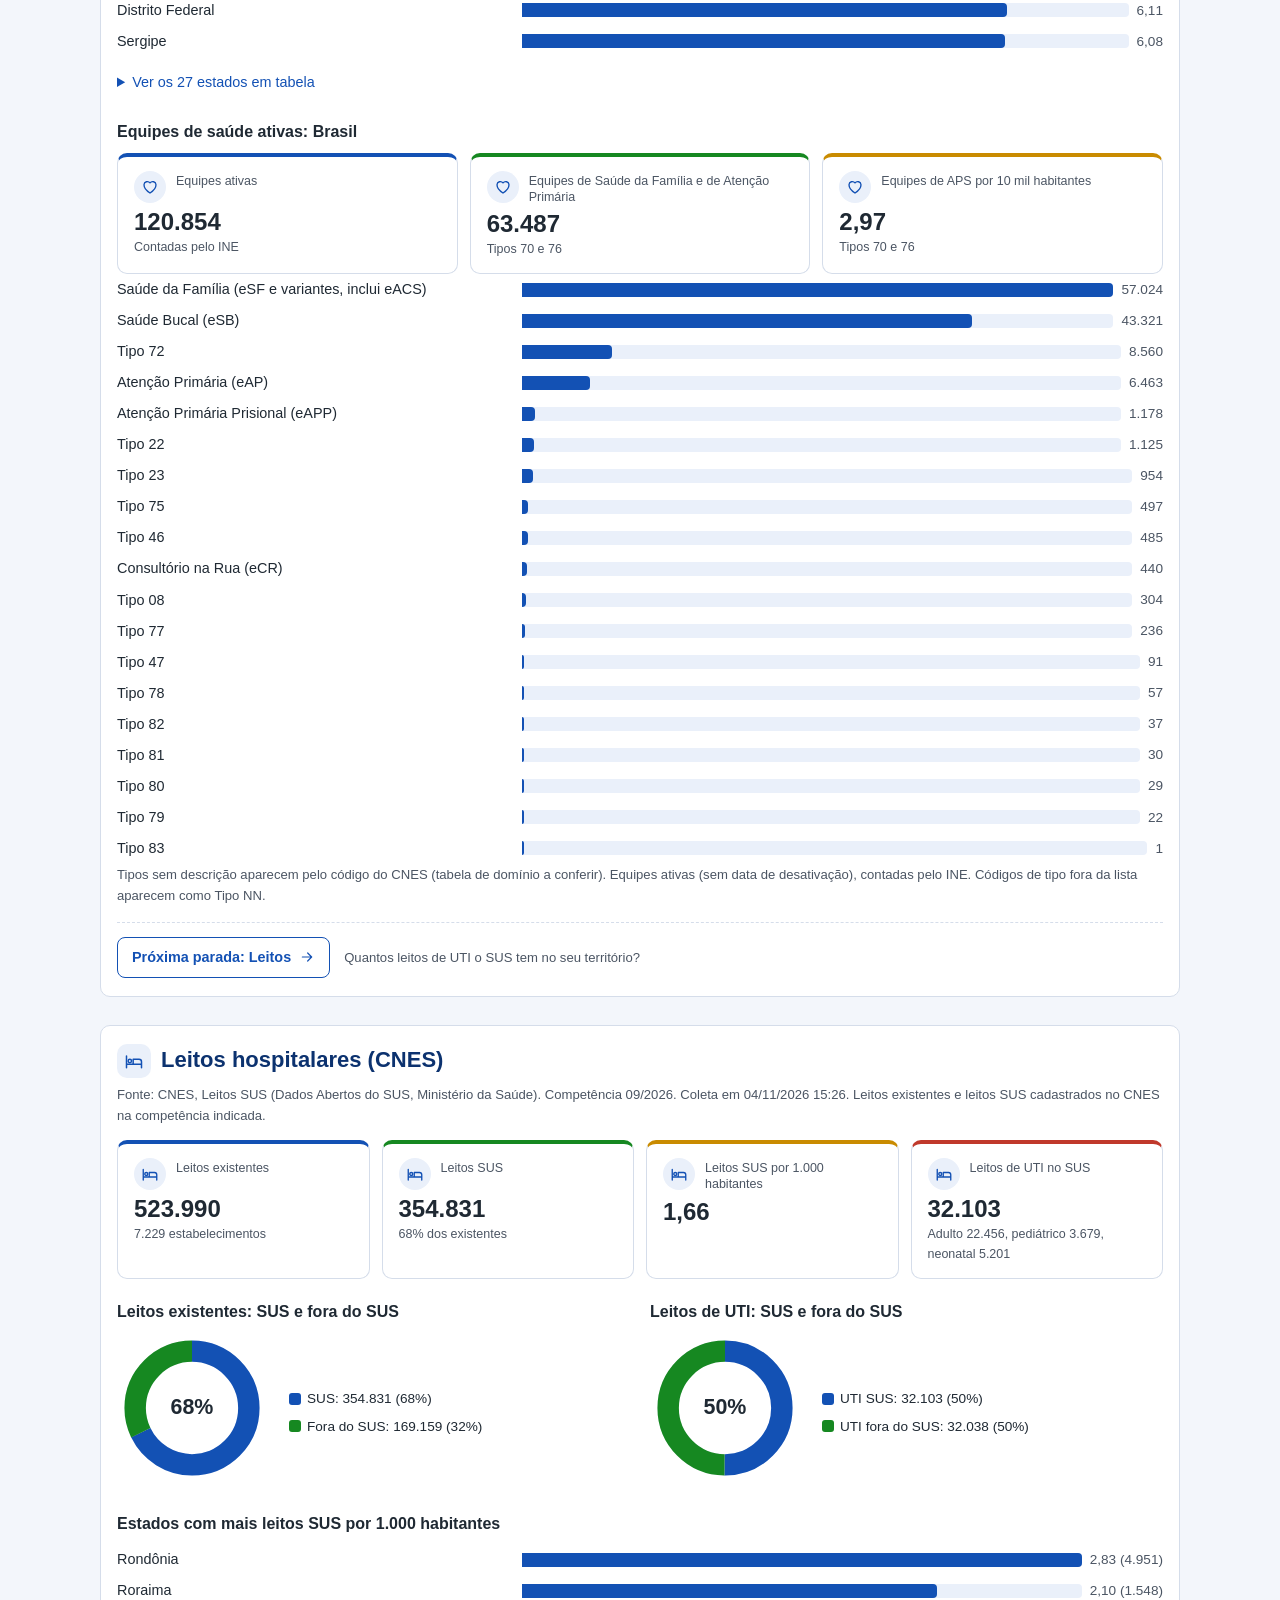
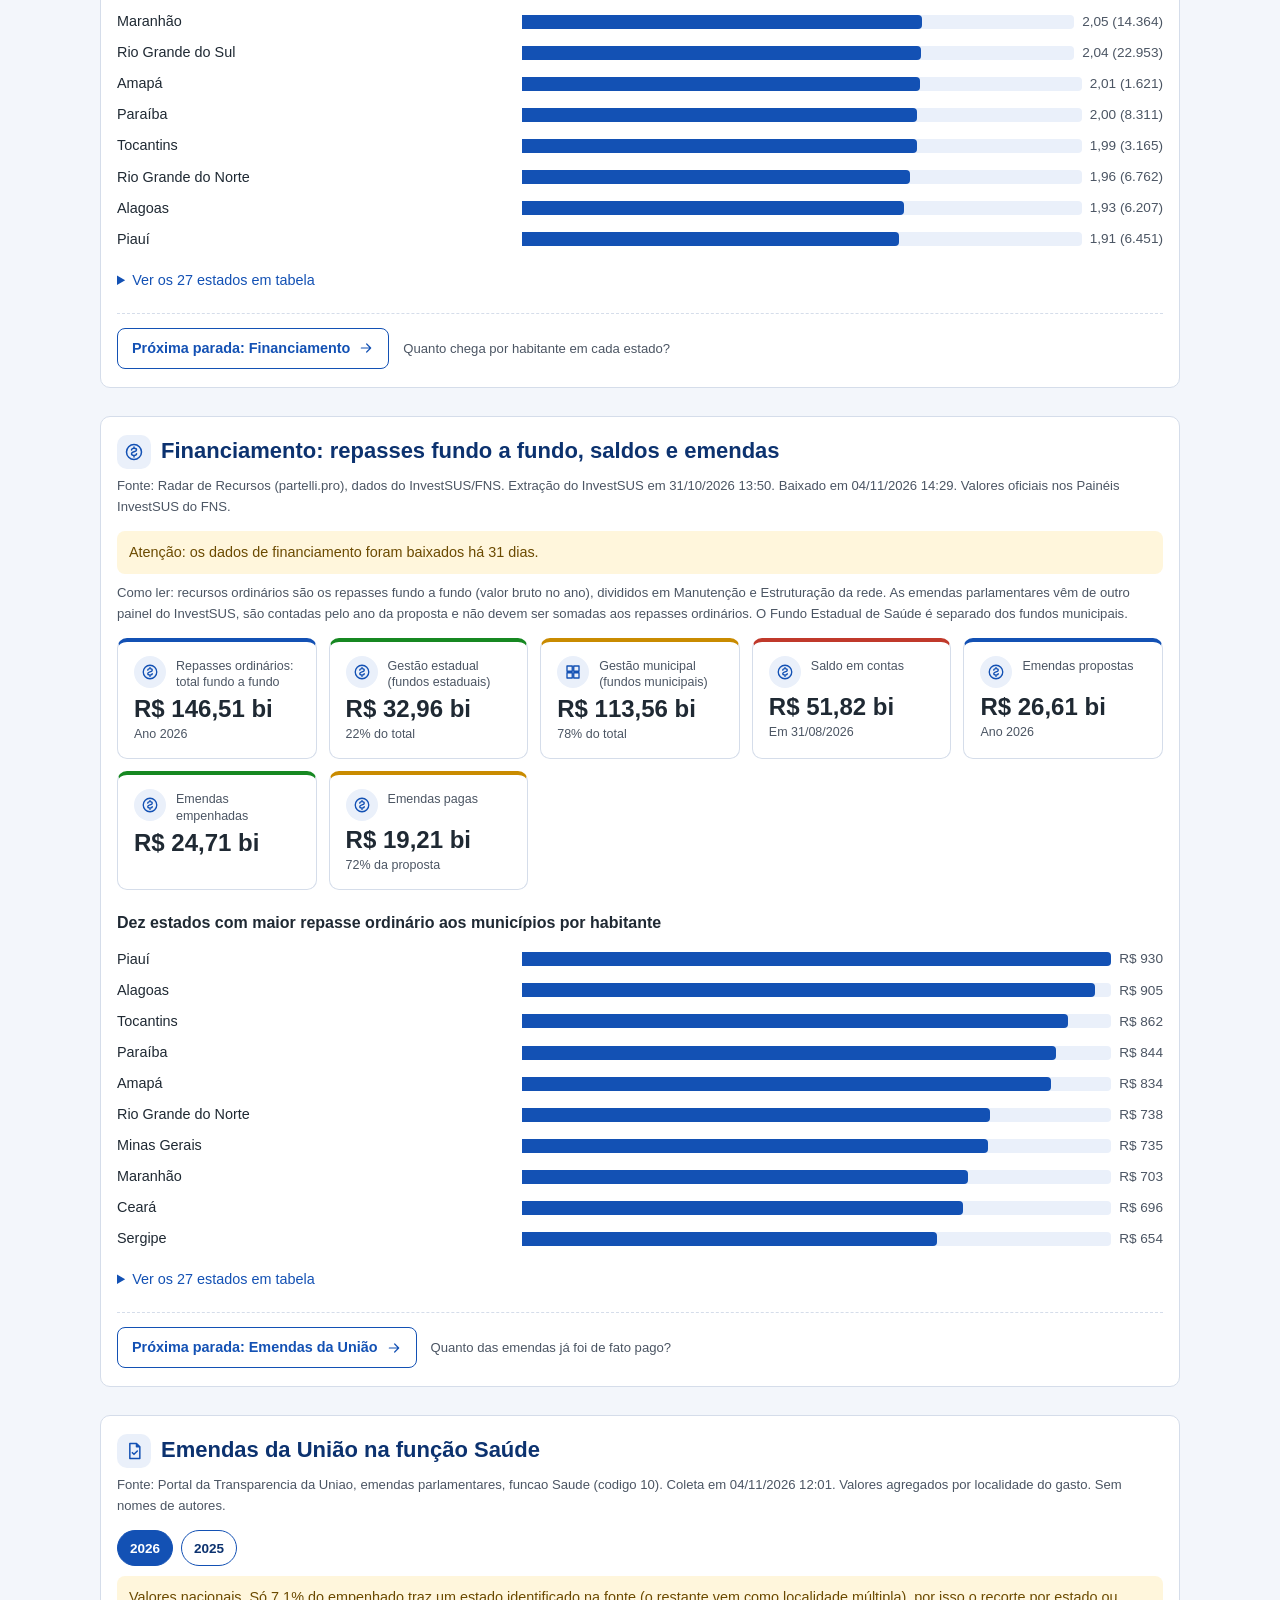
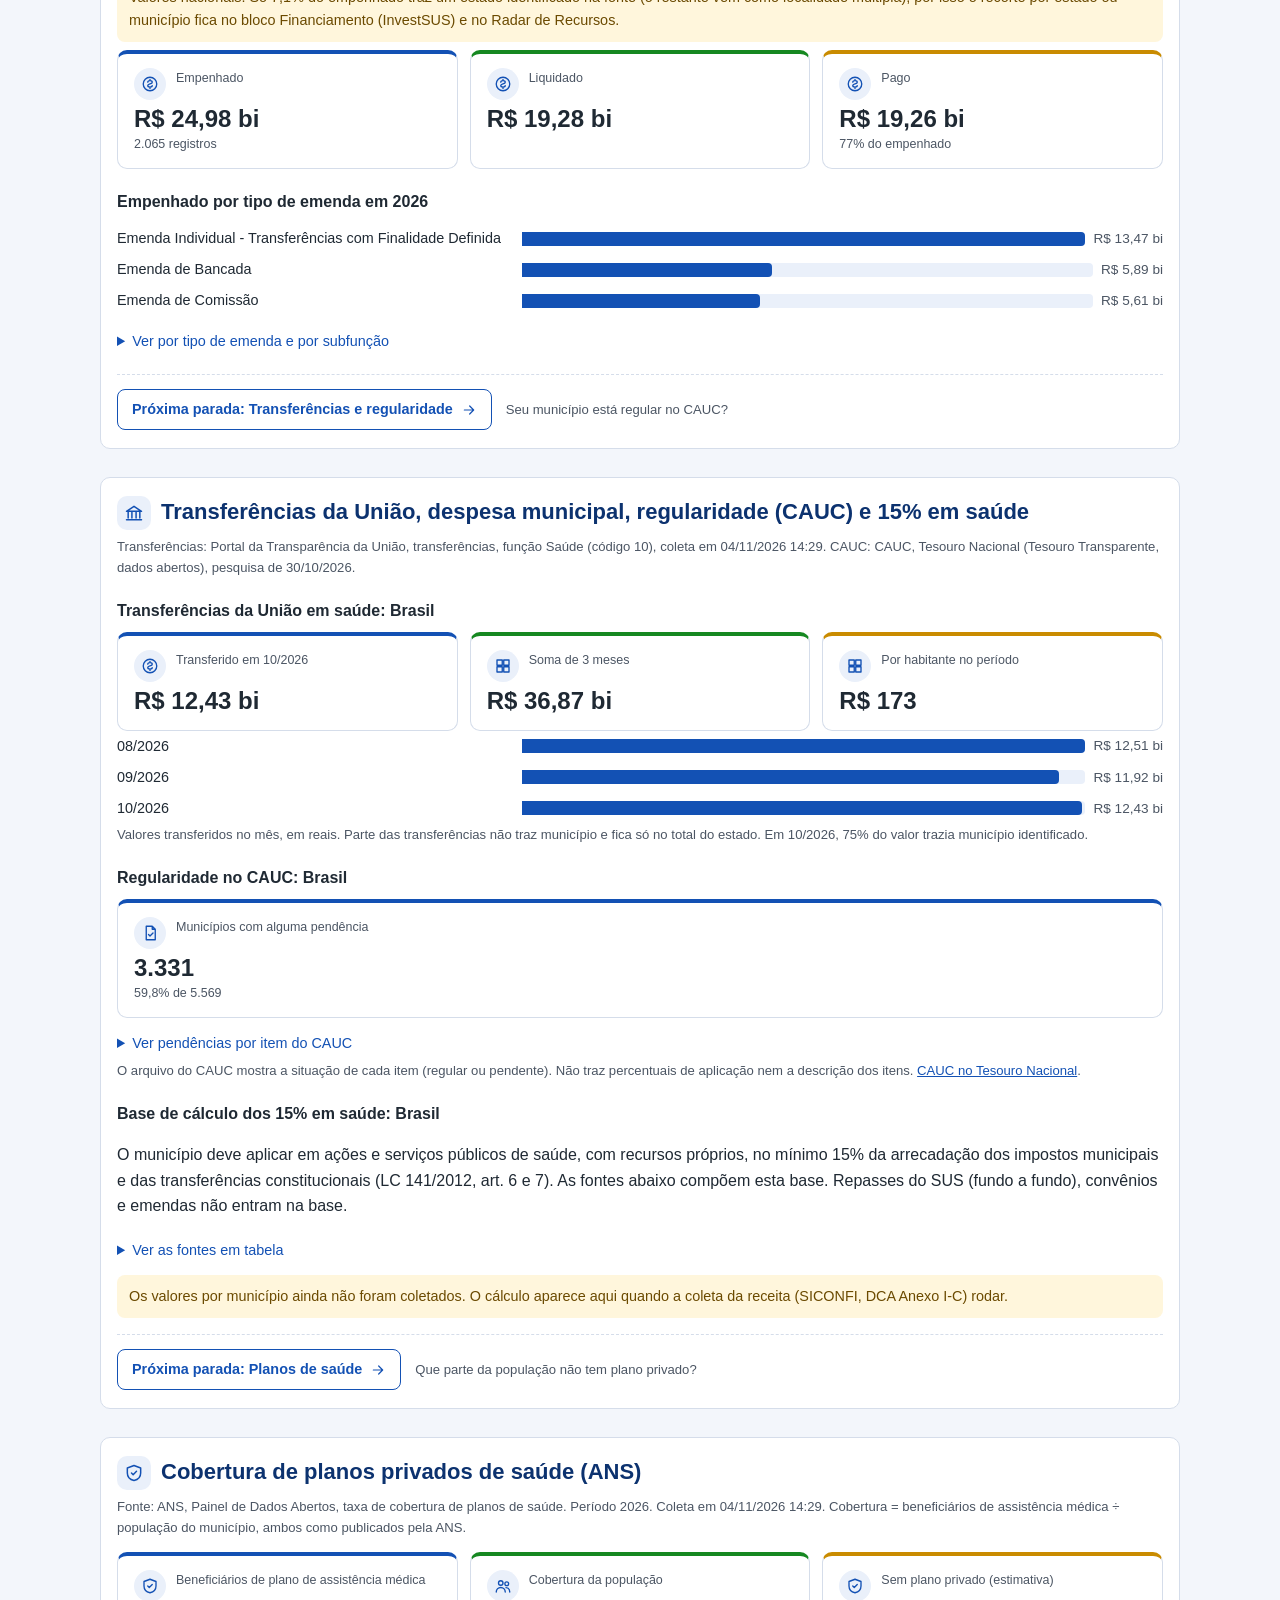
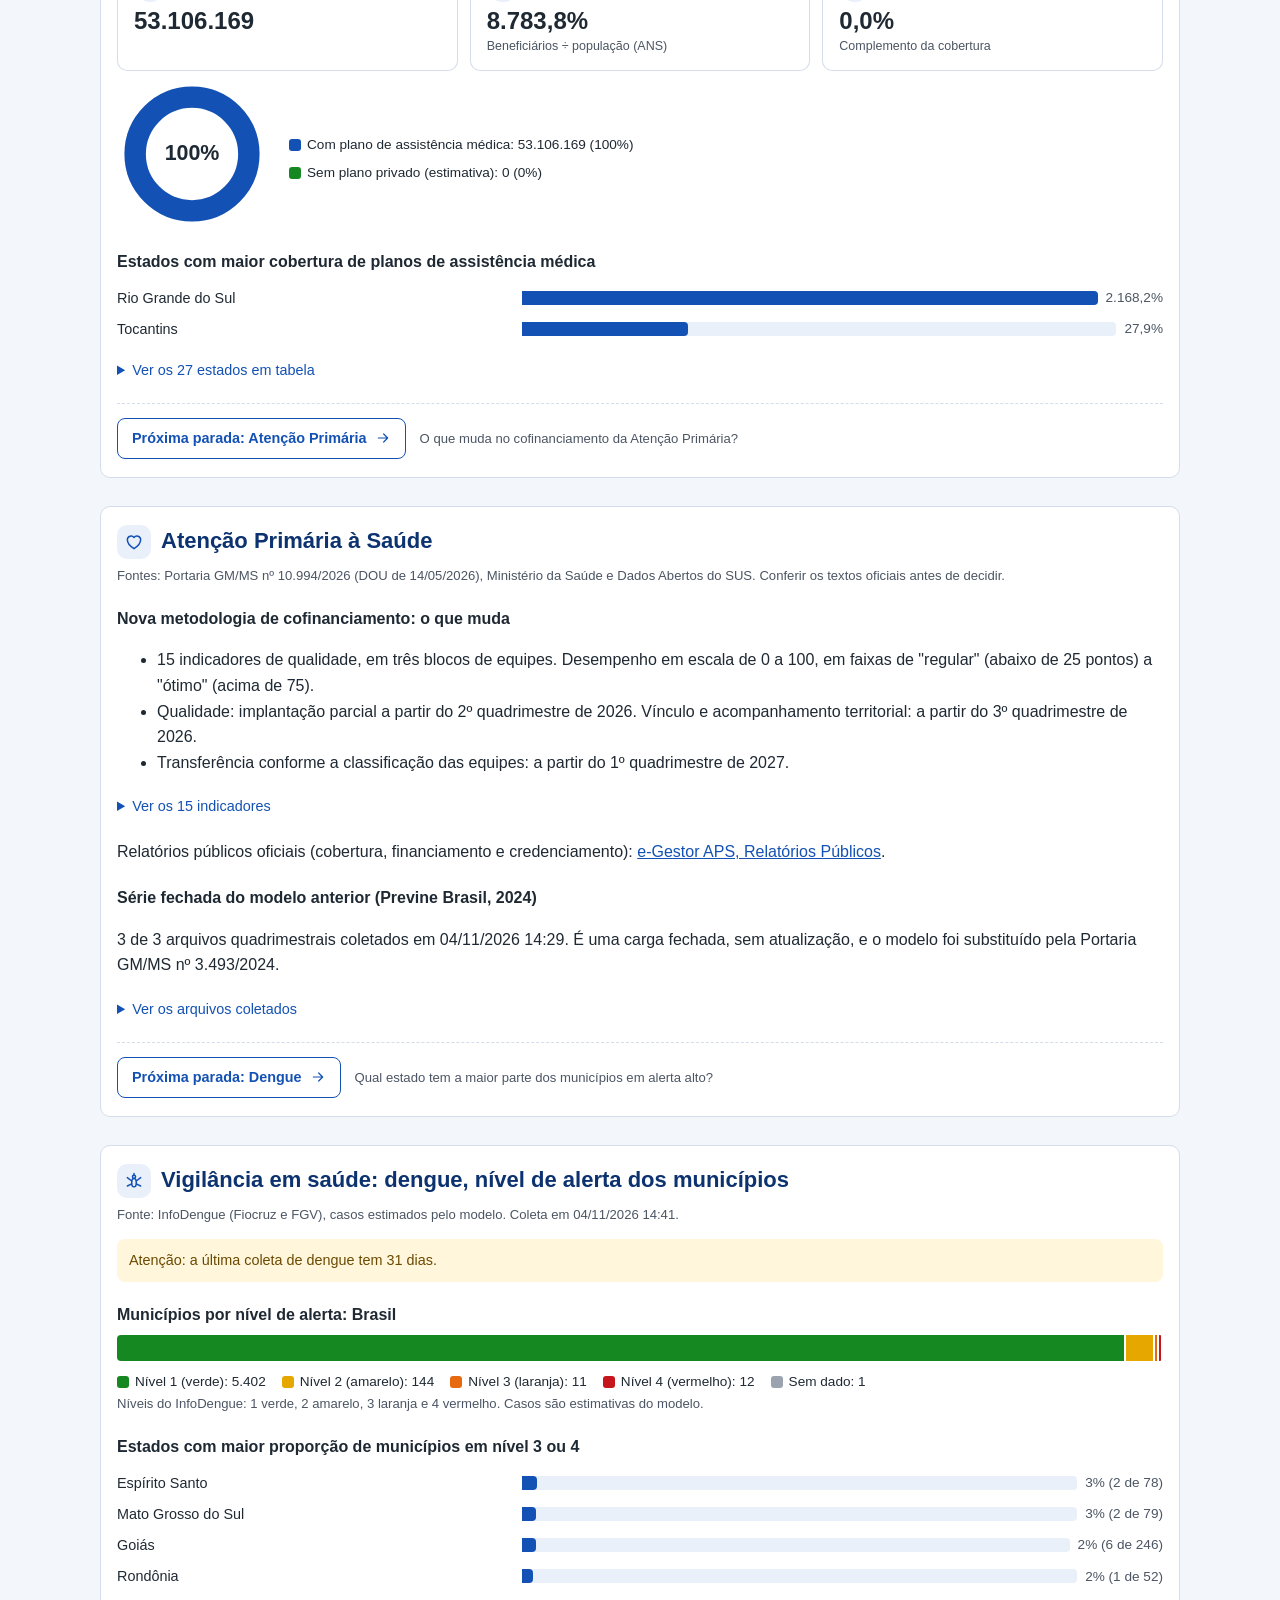
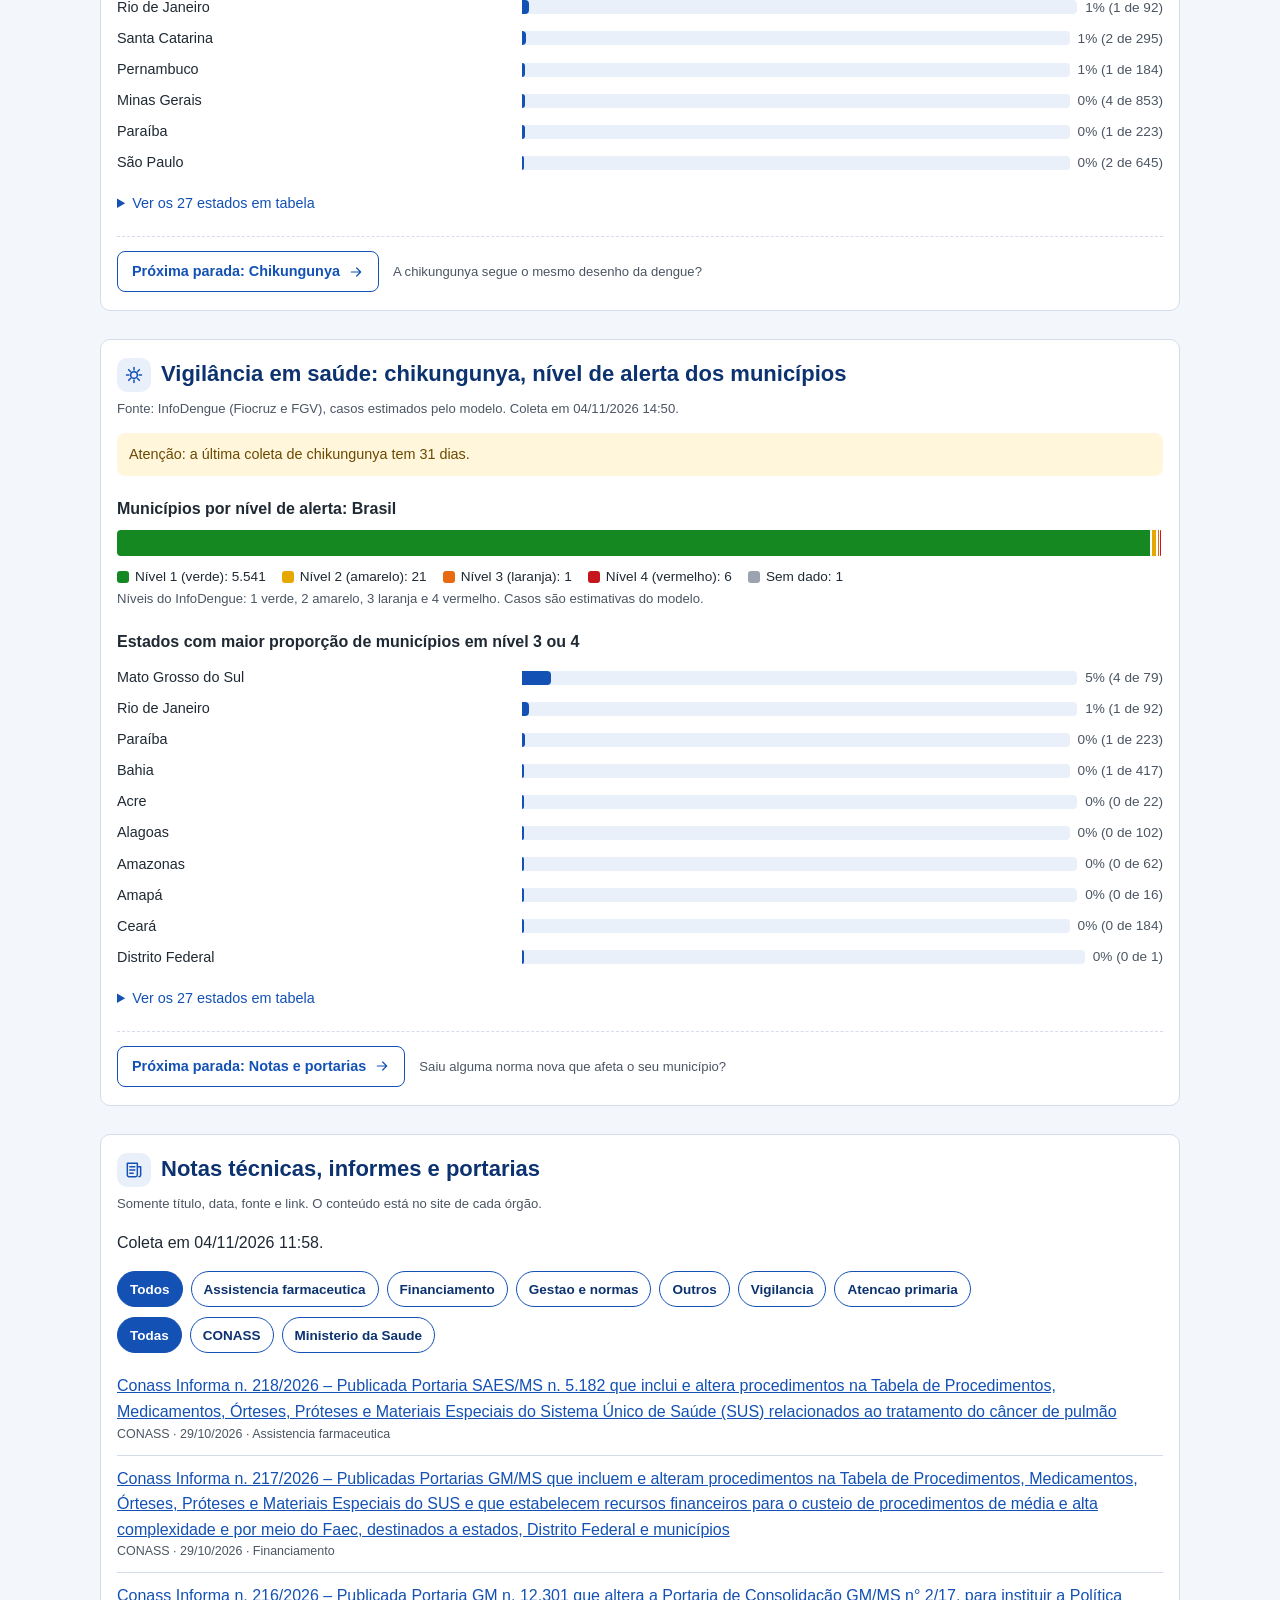
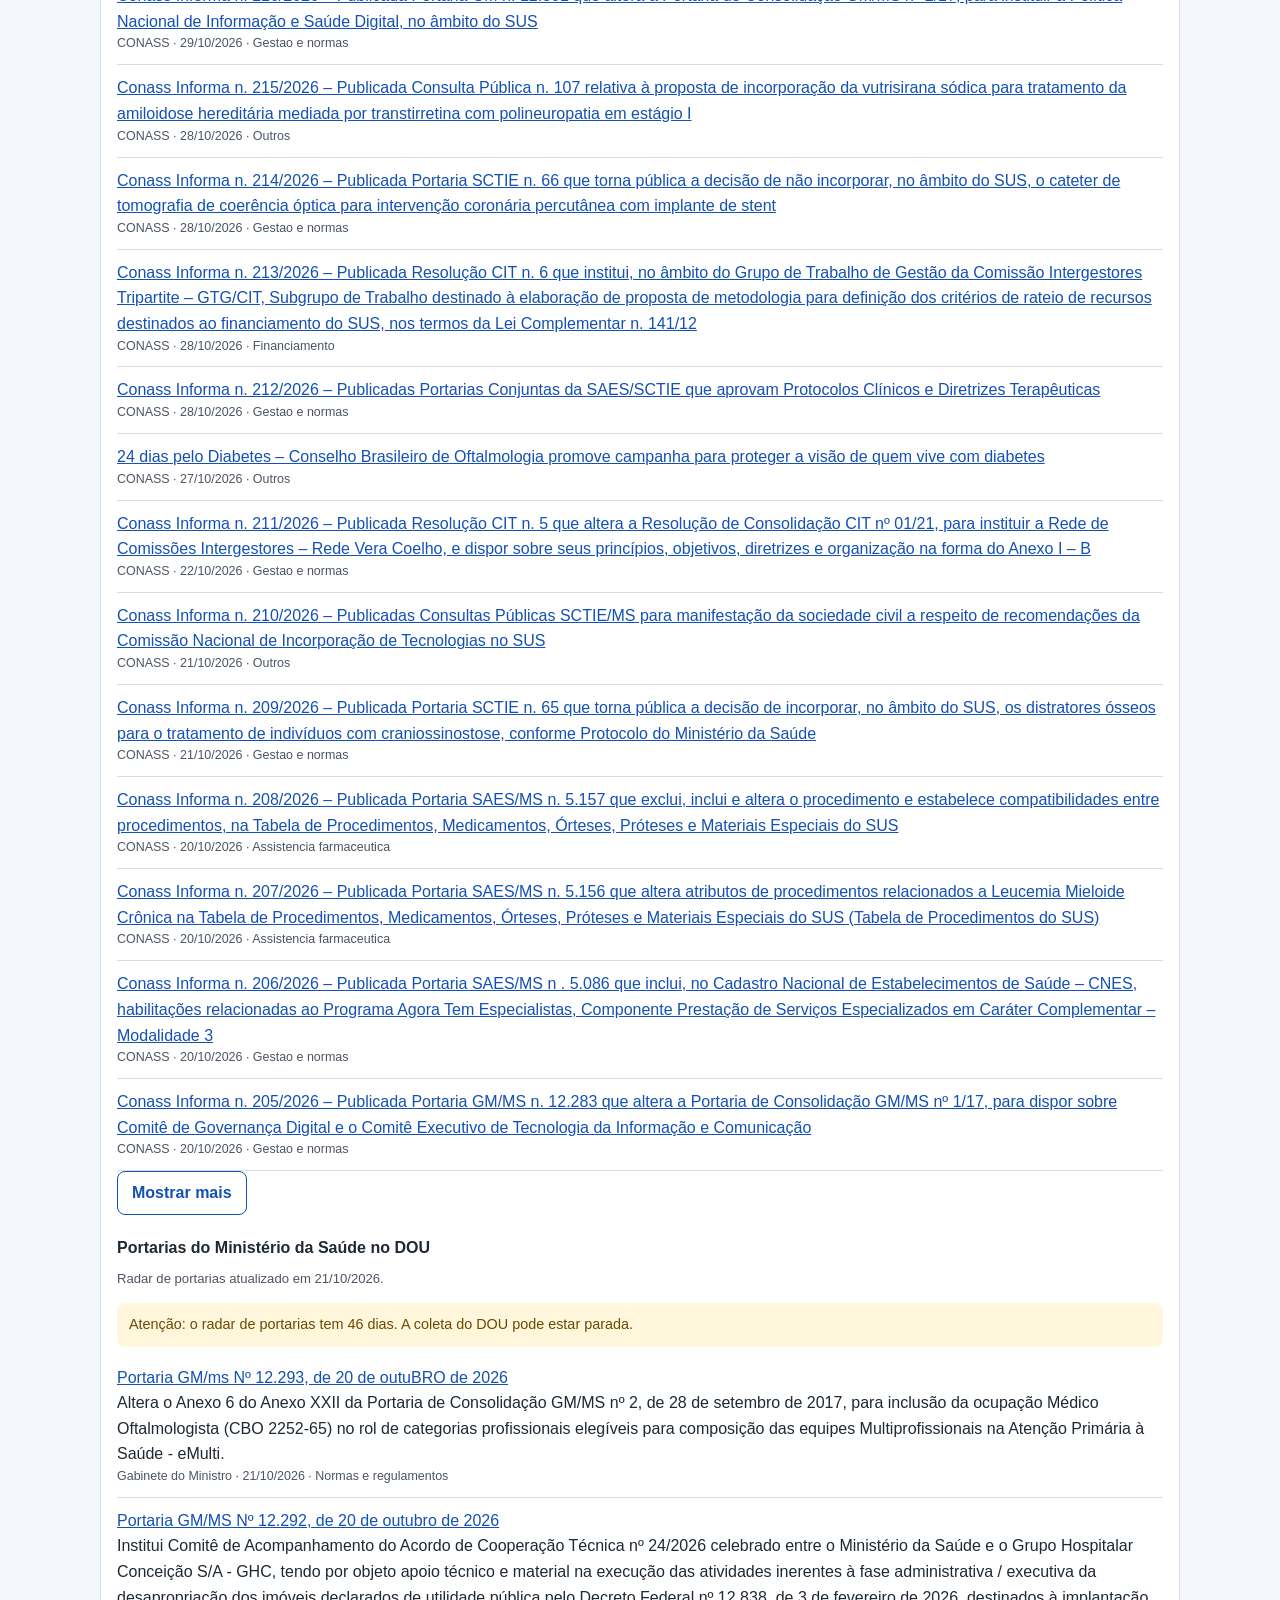
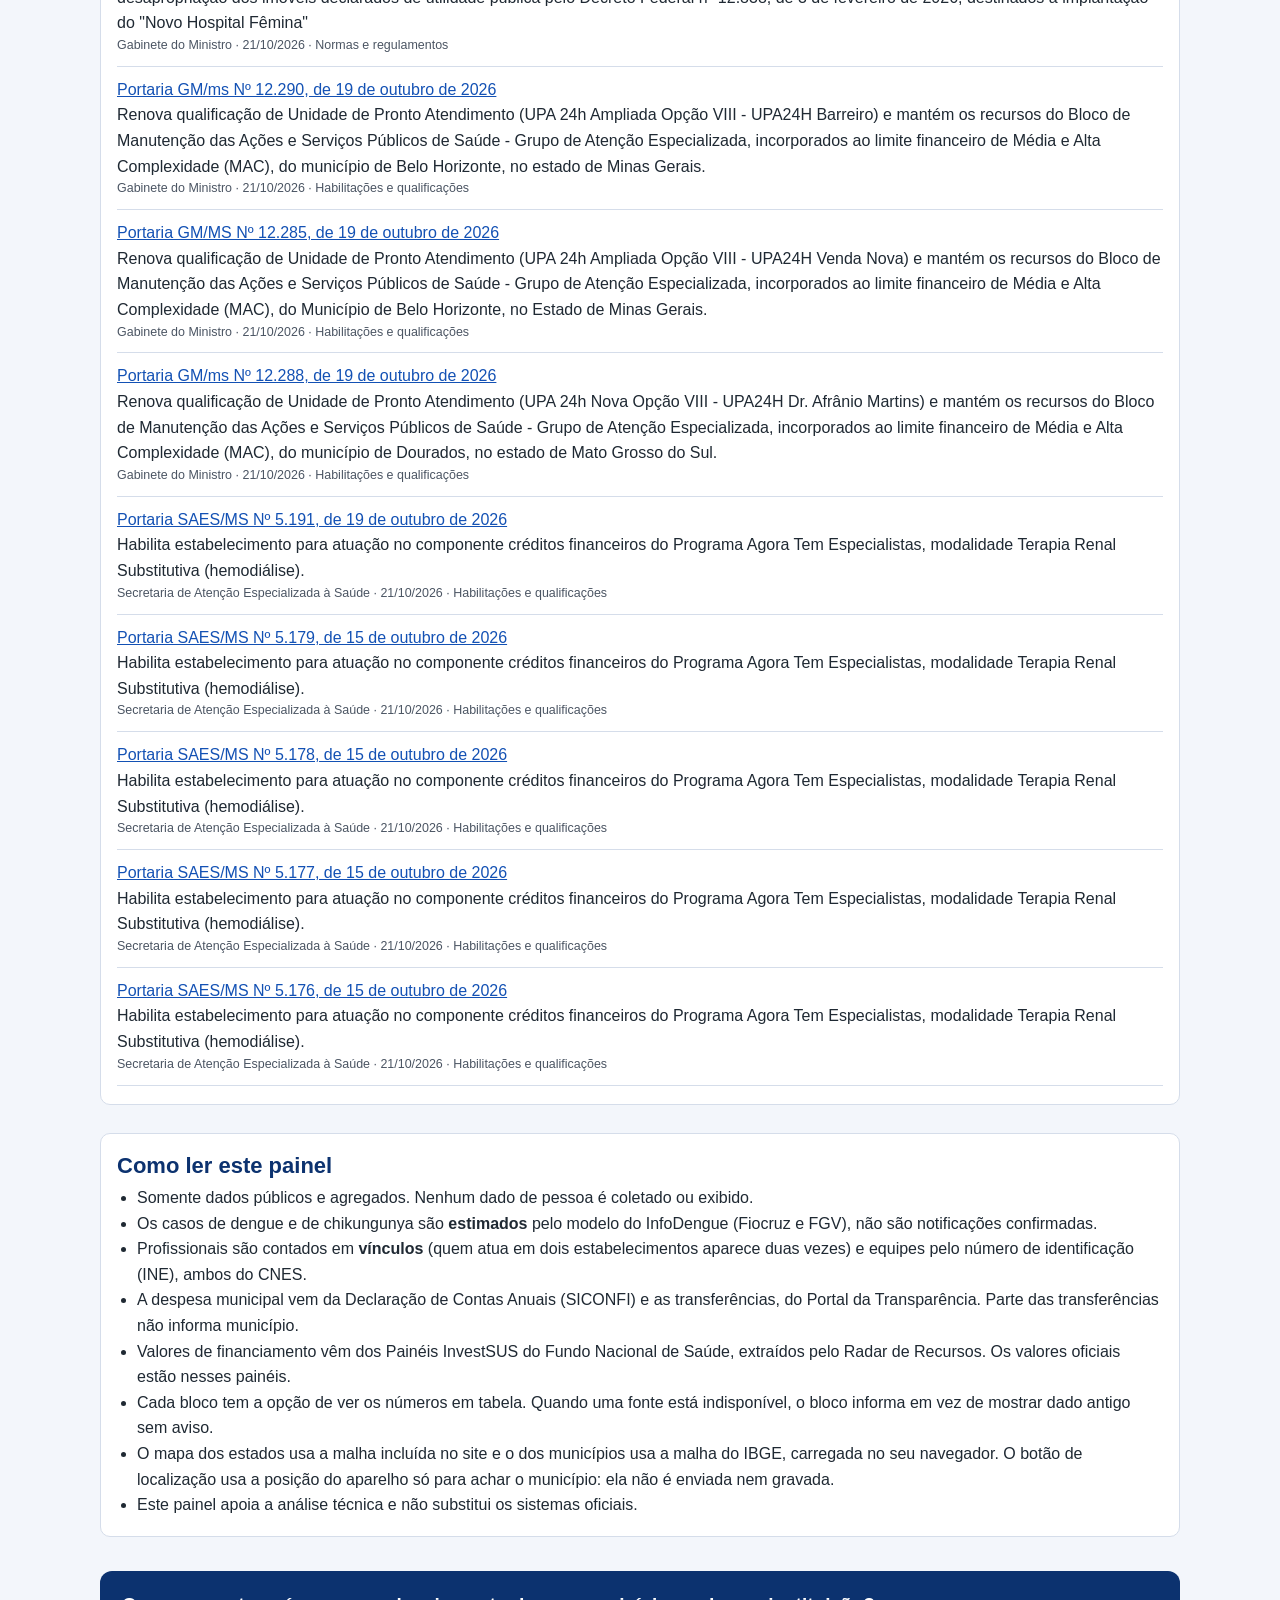
==== commit c853a1fc: "Nomes completos nos estabelecimentos do CNES, vigilancia antes das notas tecnicas, sondagem do SIOPS" ====
--- a/index.html
+++ b/index.html
@@ -78,18 +78,6 @@
     <div id="mapa-corpo"><p class="indisponivel">Carregando o mapa...</p></div>
   </section>
 
-  <section aria-labelledby="h-dengue" class="bloco rev" id="mod-dengue">
-    <h2 id="h-dengue"><span class="ico" data-ico="dengue"></span>Dengue: nível de alerta dos municípios</h2>
-    <p class="fonte" id="fonte-dengue"></p>
-    <div id="dengue"></div>
-  </section>
-
-  <section aria-labelledby="h-chik" class="bloco rev" id="mod-chik">
-    <h2 id="h-chik"><span class="ico" data-ico="chik"></span>Chikungunya: nível de alerta dos municípios</h2>
-    <p class="fonte" id="fonte-chik"></p>
-    <div id="chik"></div>
-  </section>
-
   <section aria-labelledby="h-rede" class="bloco rev" id="mod-rede">
     <h2 id="h-rede"><span class="ico" data-ico="rede"></span>Rede assistencial (CNES)</h2>
     <p class="fonte" id="fonte-rede"></p>
@@ -138,6 +126,18 @@
     <div id="aps"></div>
   </section>
 
+  <section aria-labelledby="h-dengue" class="bloco rev" id="mod-dengue">
+    <h2 id="h-dengue"><span class="ico" data-ico="dengue"></span>Vigilância em saúde: dengue, nível de alerta dos municípios</h2>
+    <p class="fonte" id="fonte-dengue"></p>
+    <div id="dengue"></div>
+  </section>
+
+  <section aria-labelledby="h-chik" class="bloco rev" id="mod-chik">
+    <h2 id="h-chik"><span class="ico" data-ico="chik"></span>Vigilância em saúde: chikungunya, nível de alerta dos municípios</h2>
+    <p class="fonte" id="fonte-chik"></p>
+    <div id="chik"></div>
+  </section>
+
   <section aria-labelledby="h-notas" class="bloco rev" id="mod-notas">
     <h2 id="h-notas"><span class="ico" data-ico="notas"></span>Notas técnicas, informes e portarias</h2>
     <p class="fonte" id="fonte-notas"></p>
@@ -178,6 +178,6 @@
   </div>
 </footer>
 <aside id="jornada" class="jornada" aria-label="Sua jornada pela Sala"></aside>
-<script type="module" src="js/app.js?v=9"></script>
+<script type="module" src="js/app.js?v=10"></script>
 </body>
 </html>
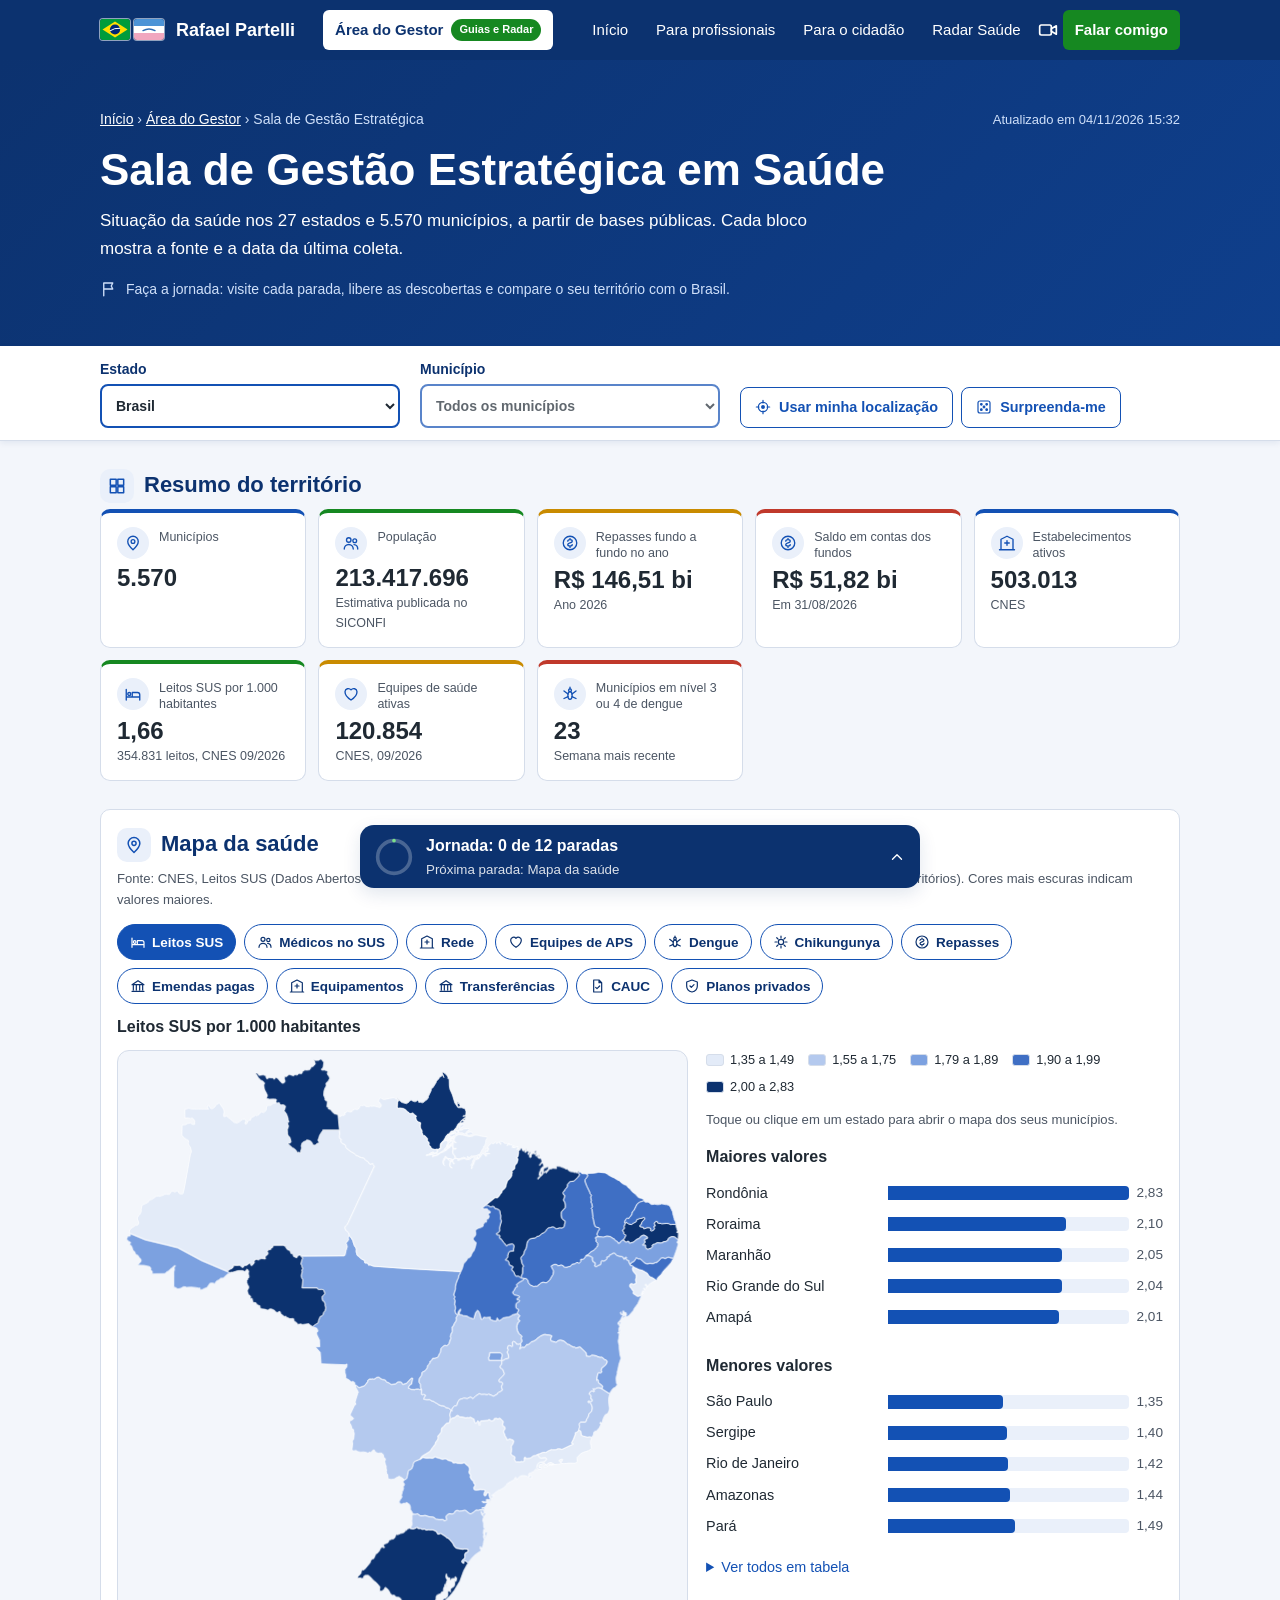
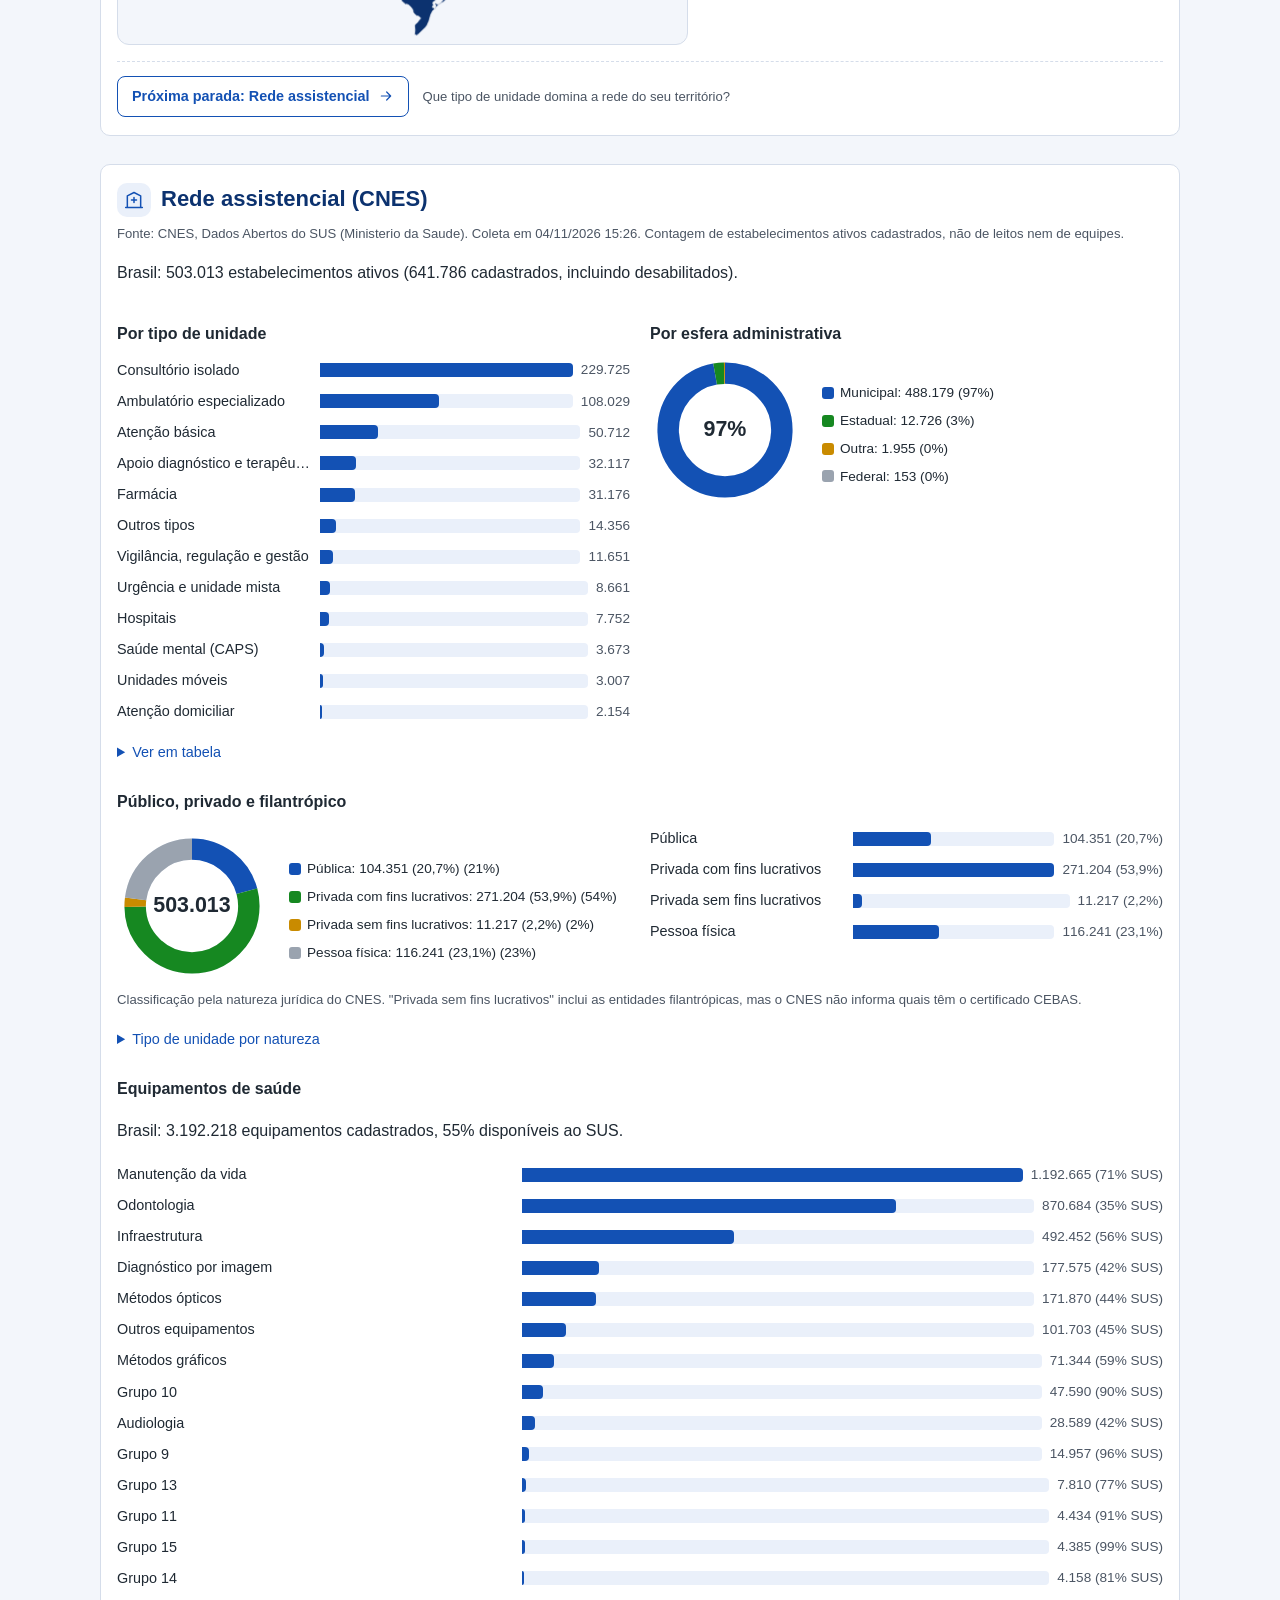
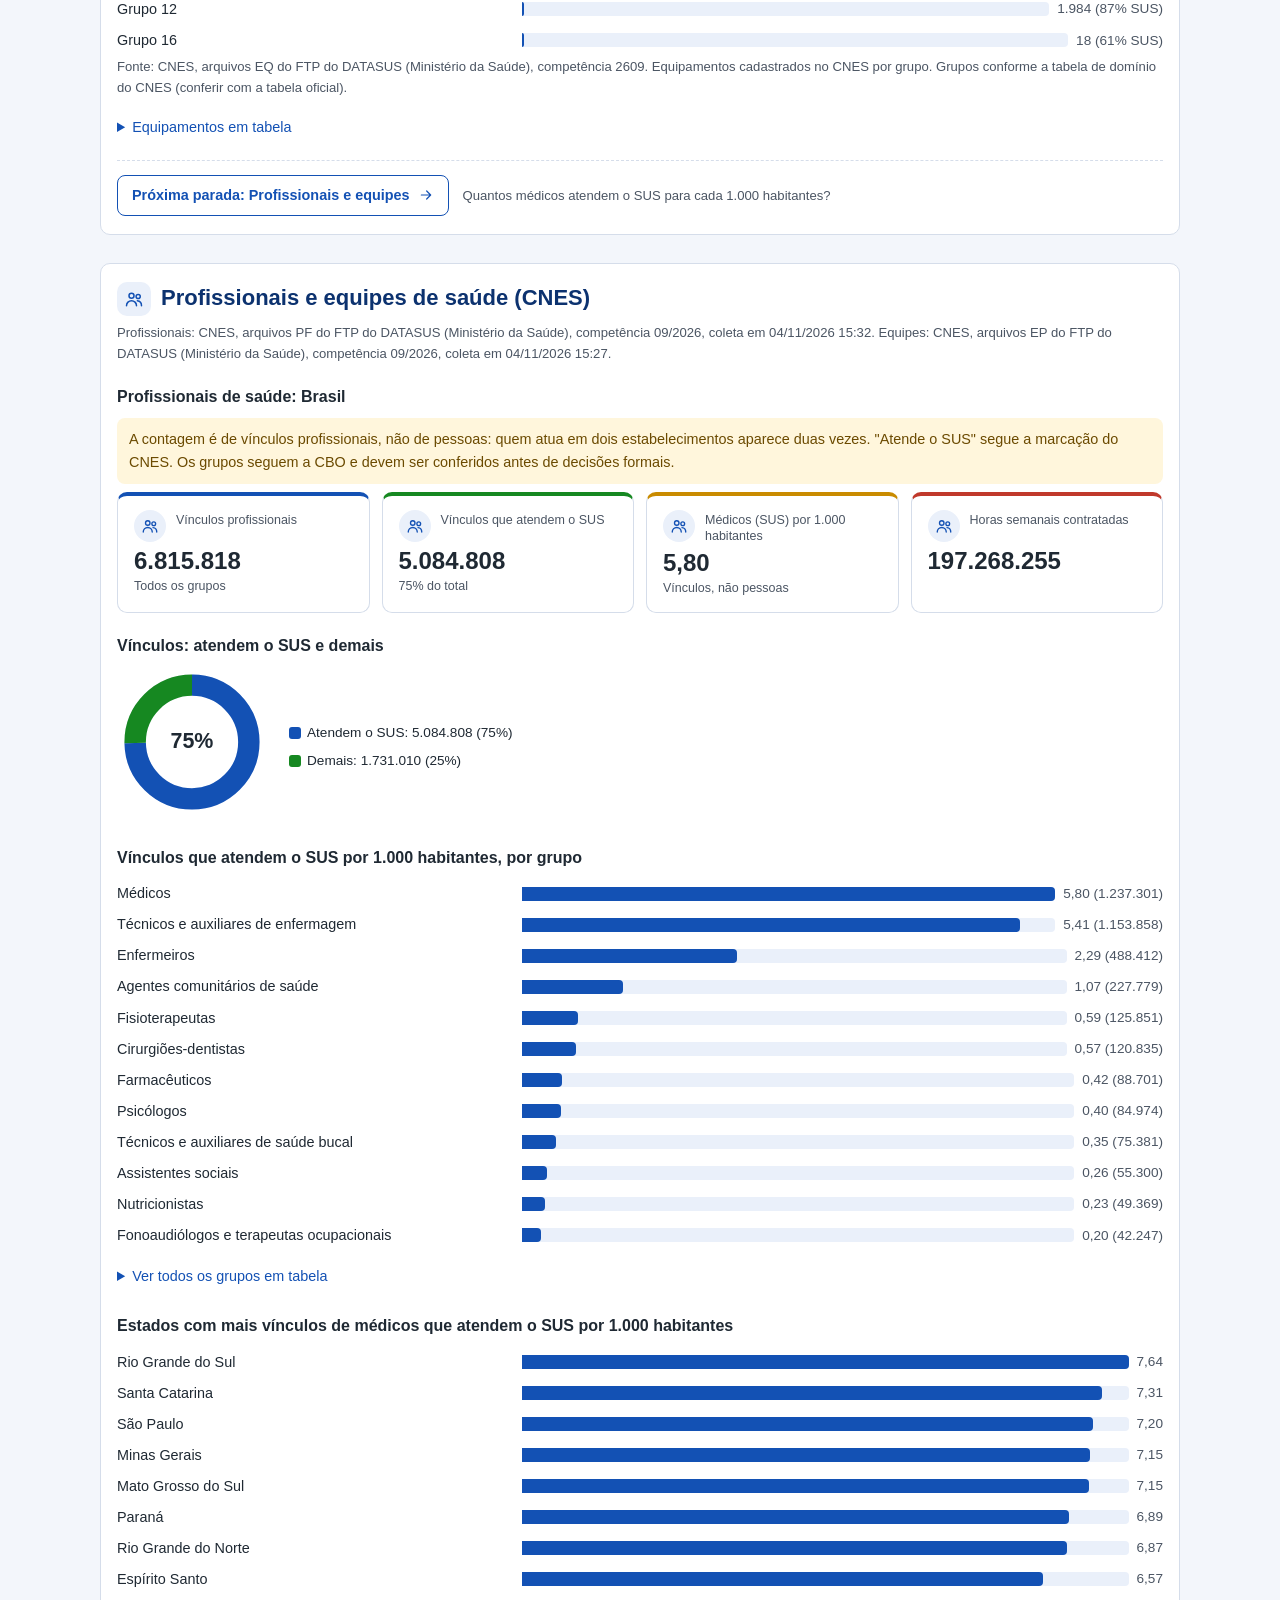
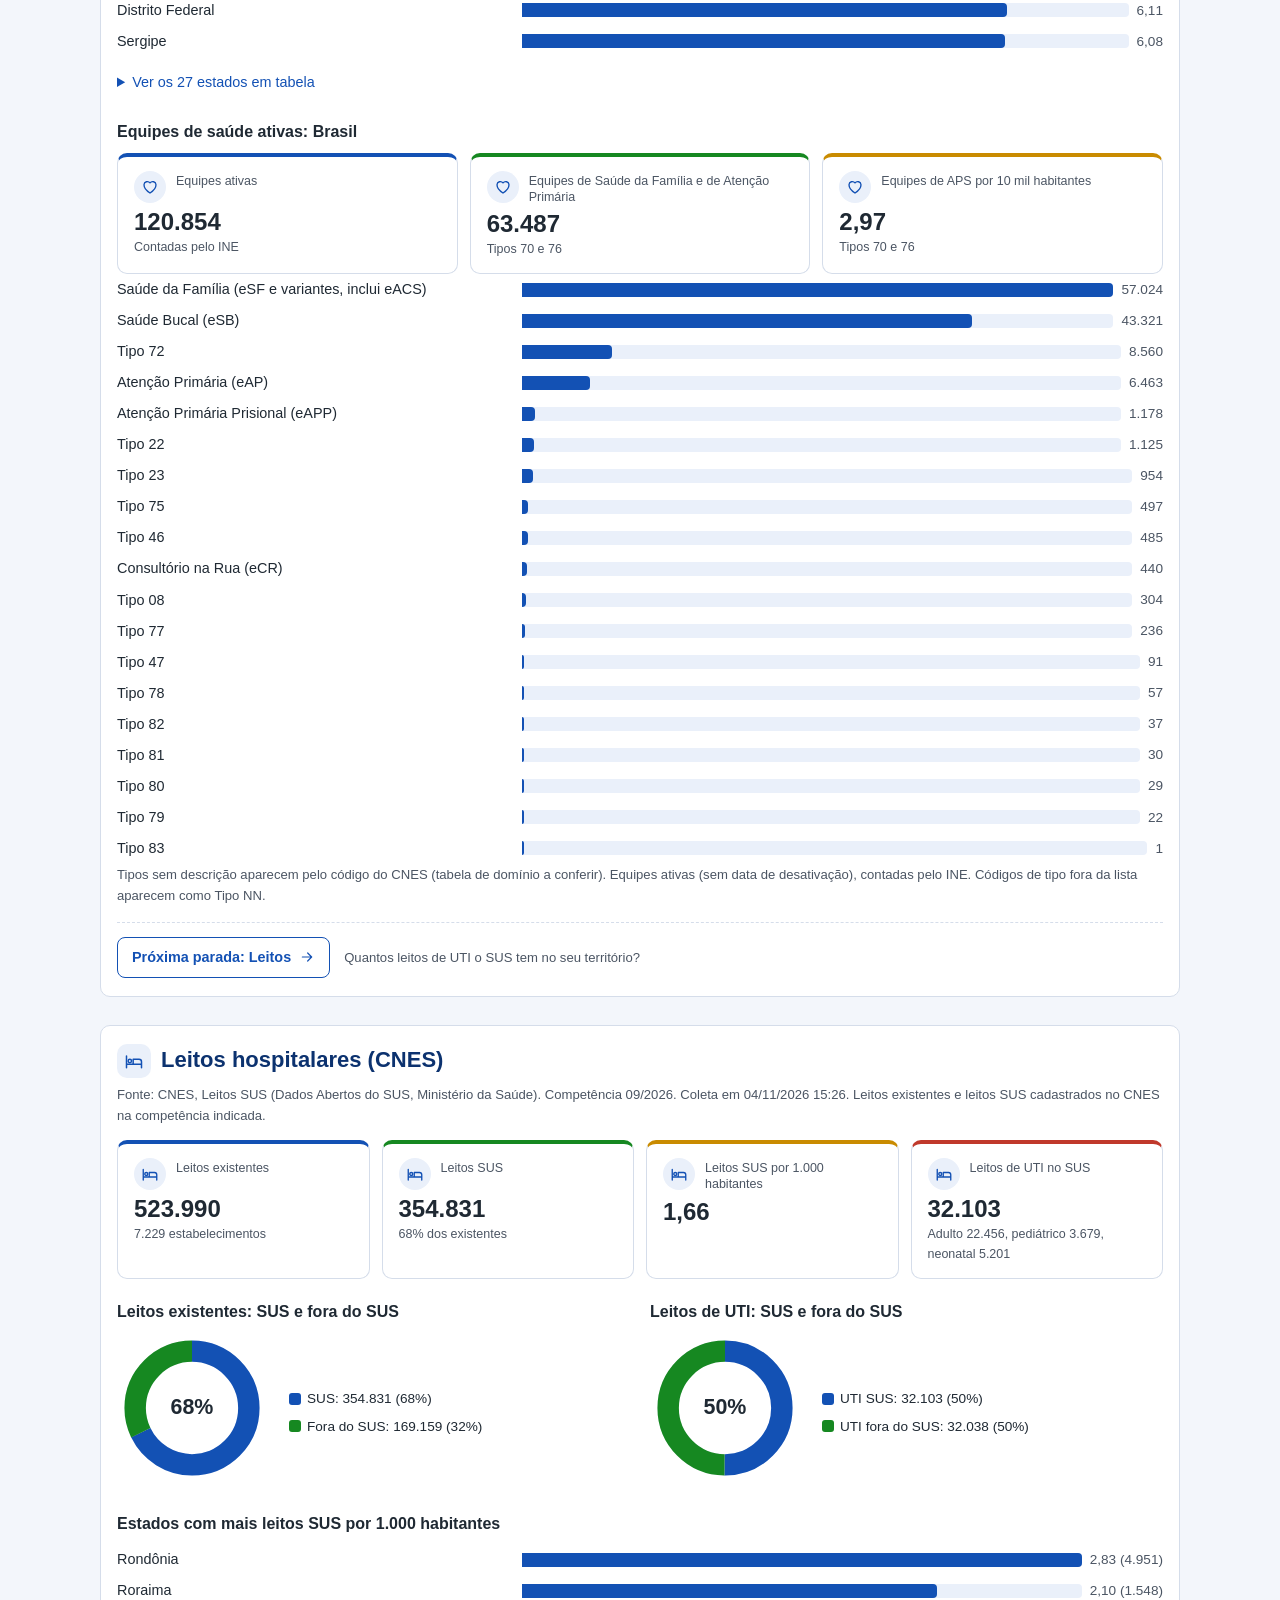
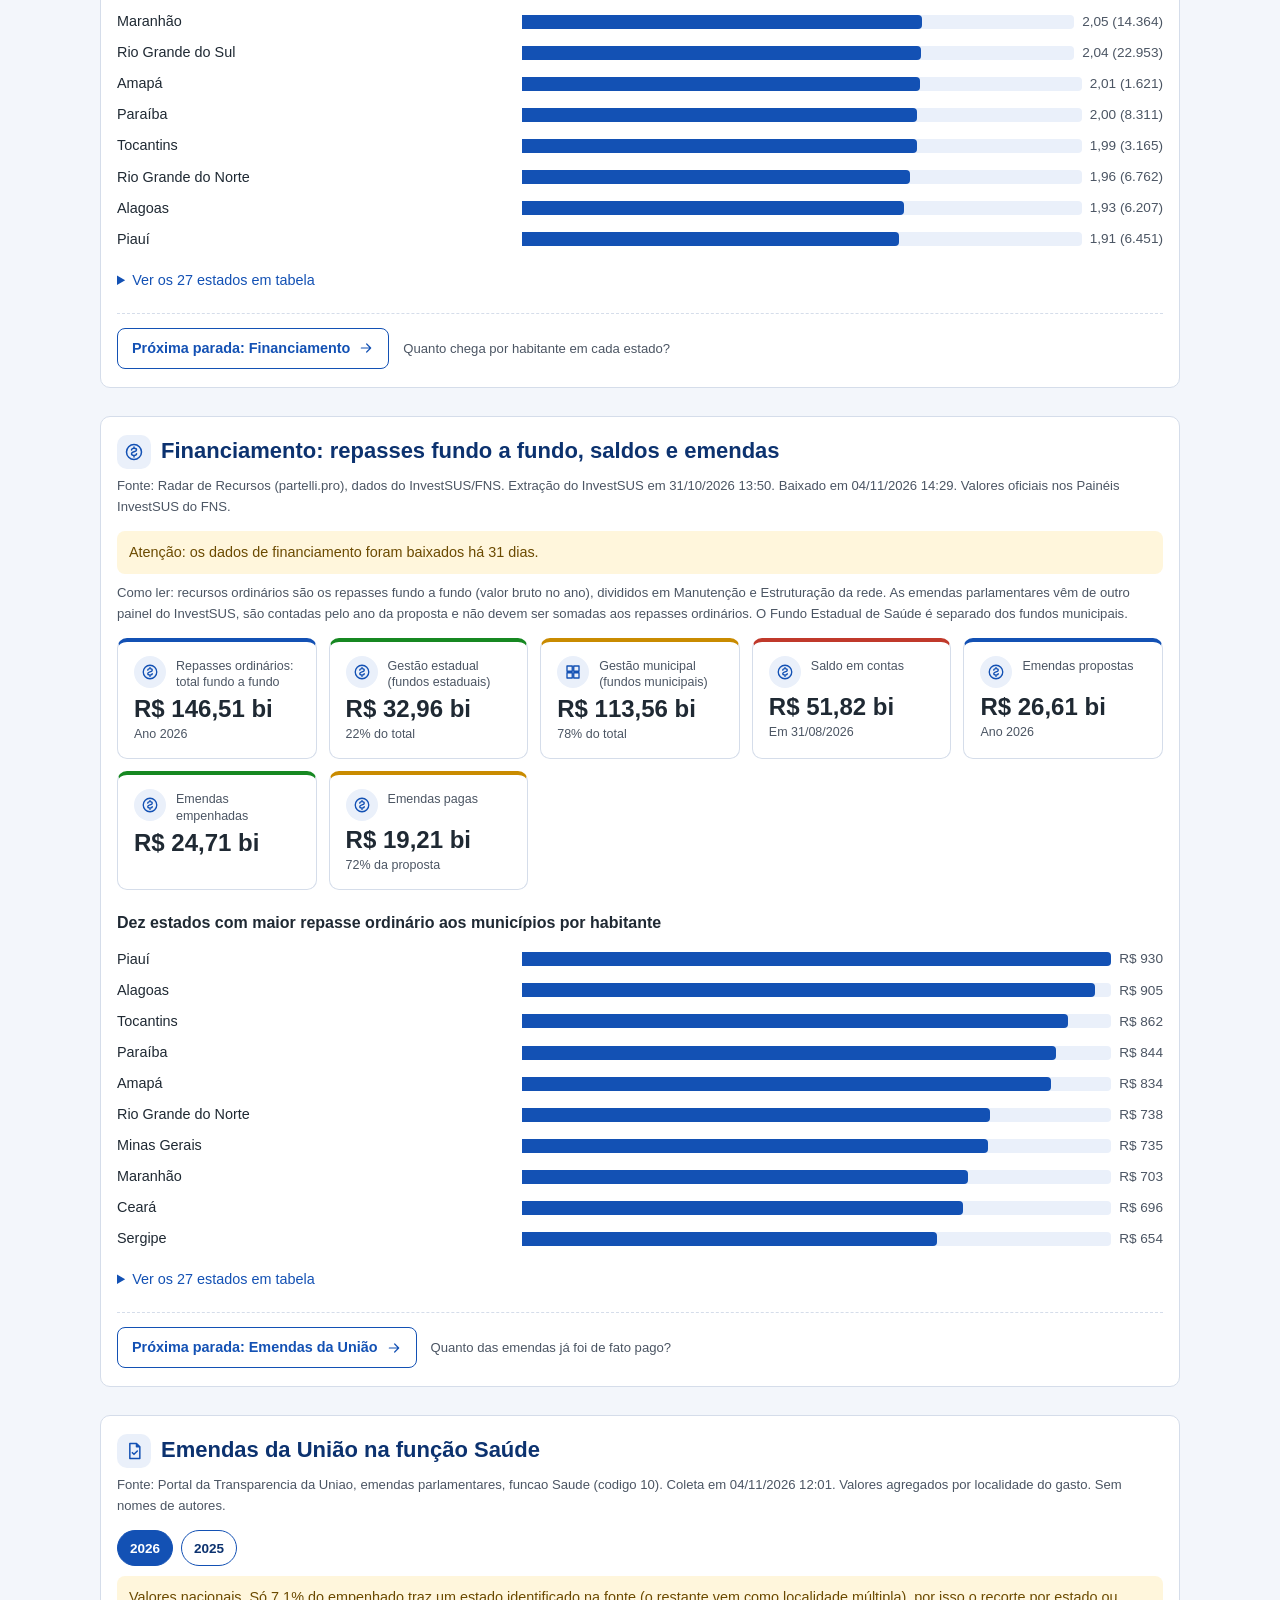
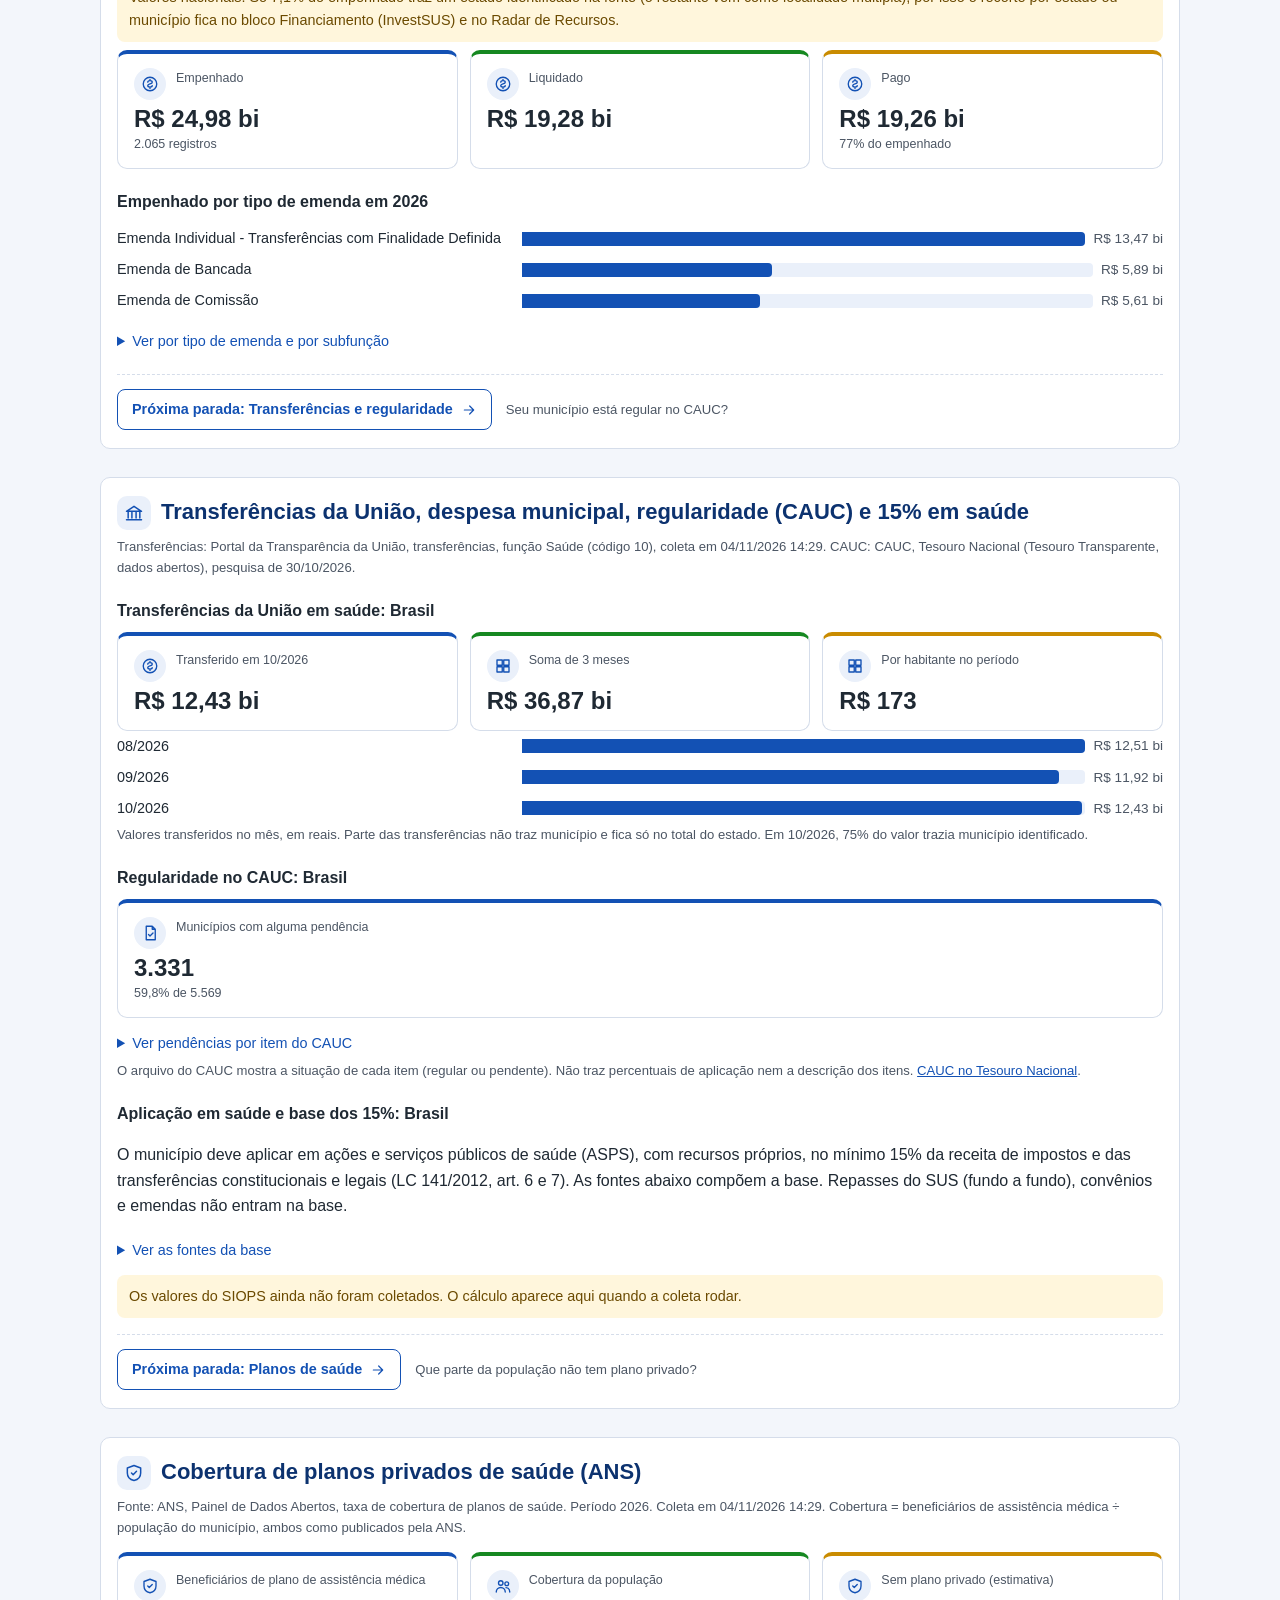
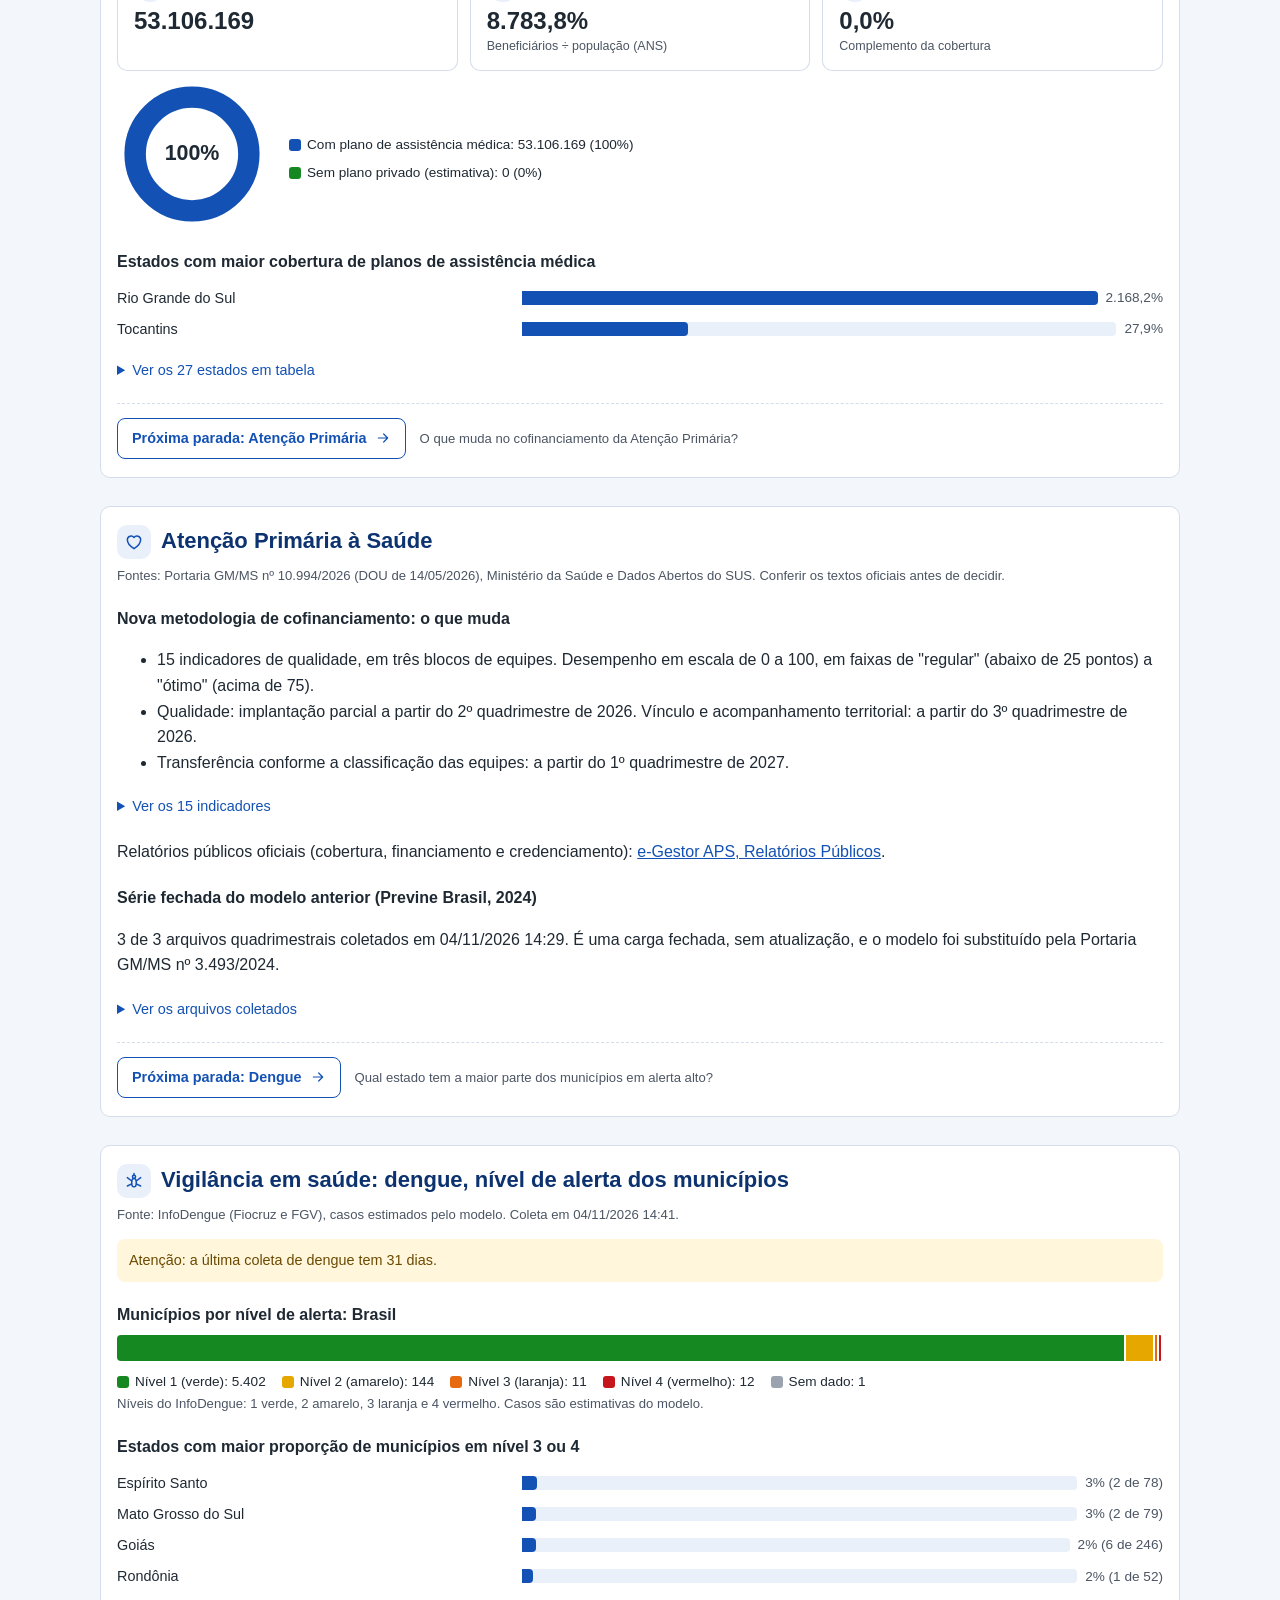
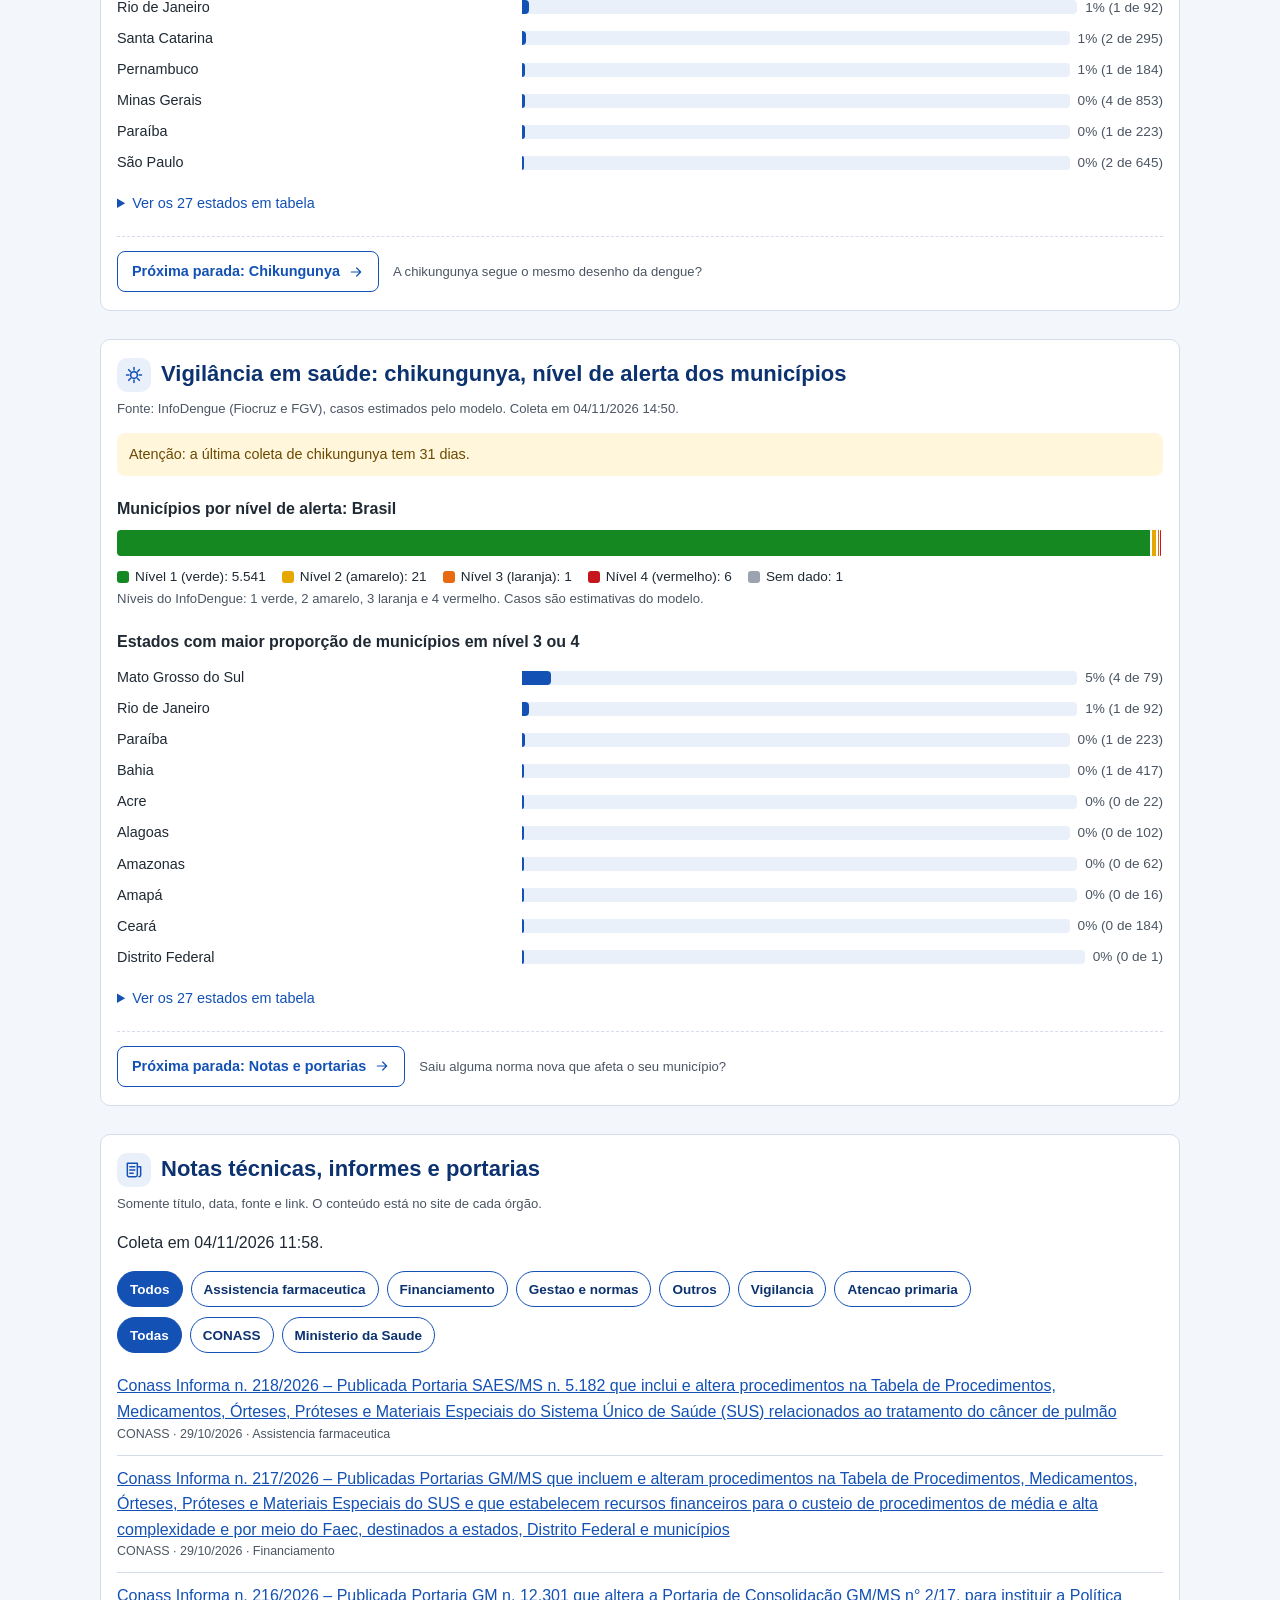
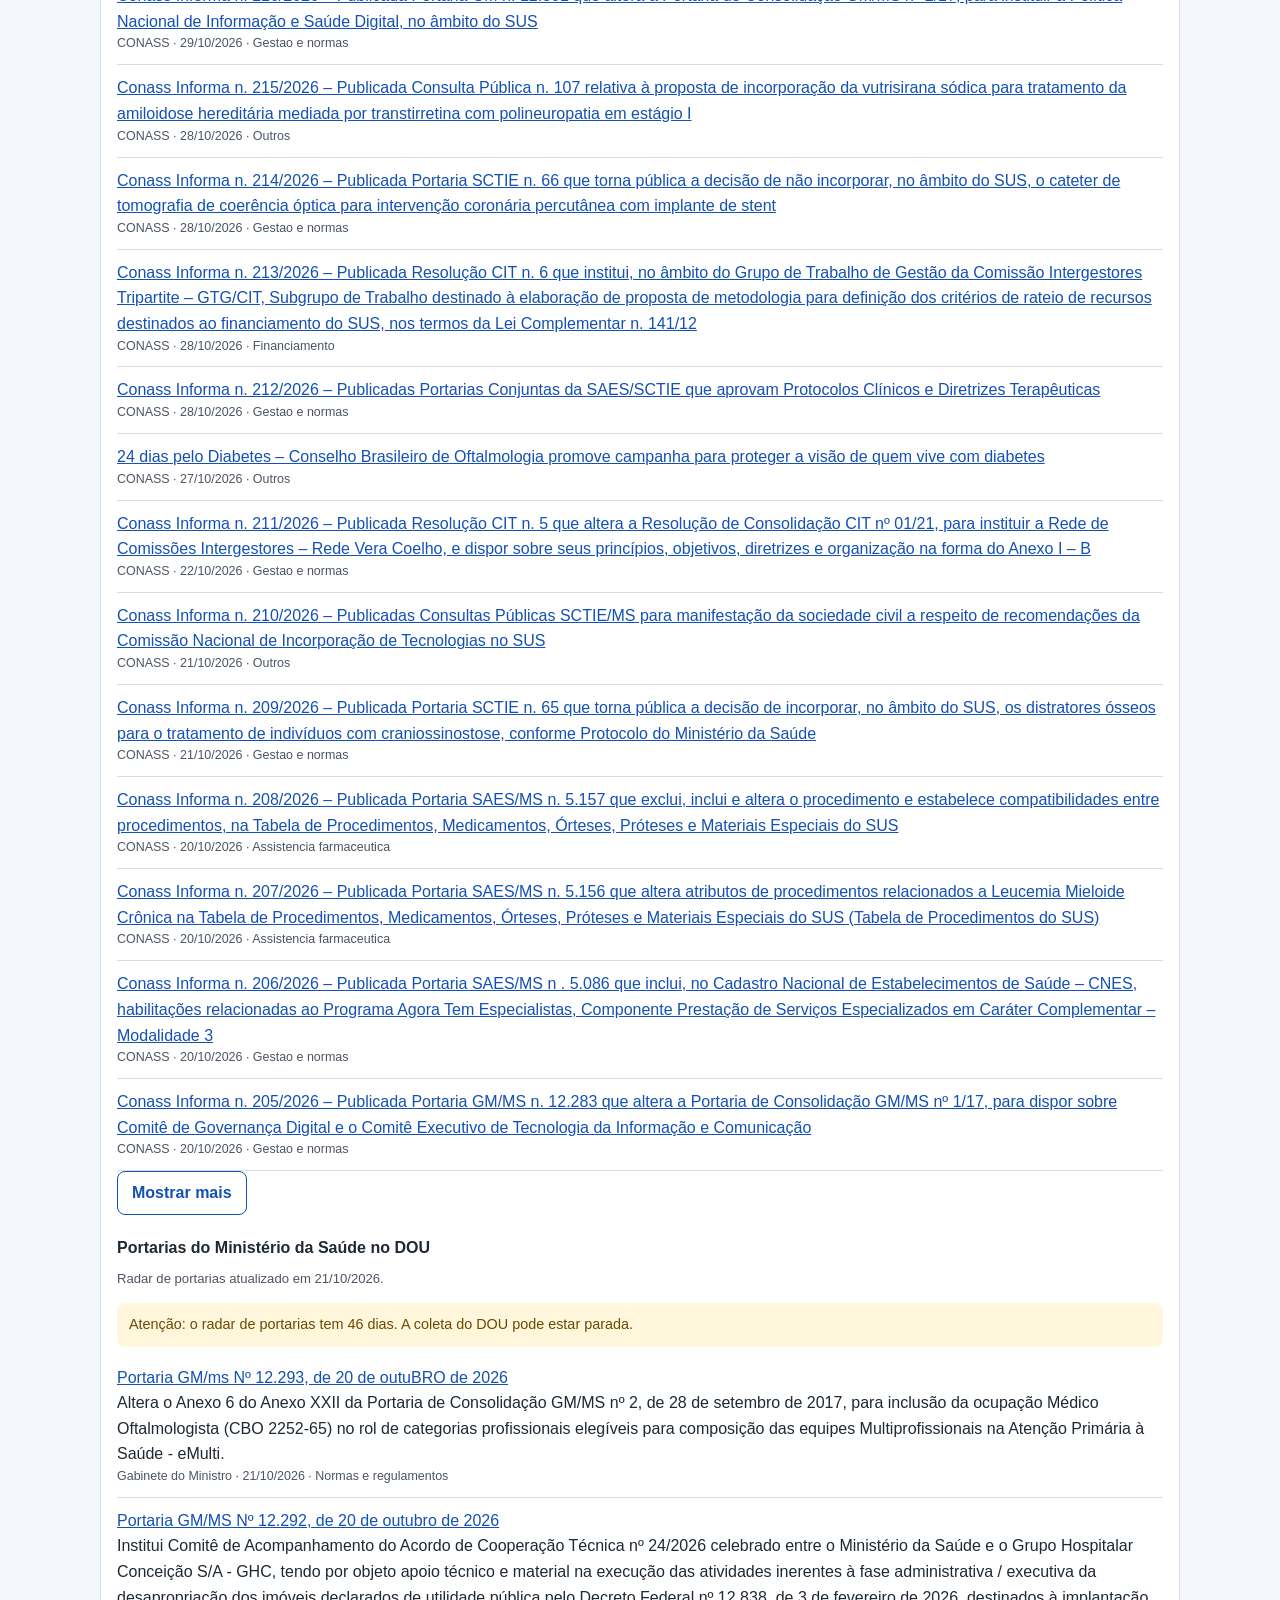
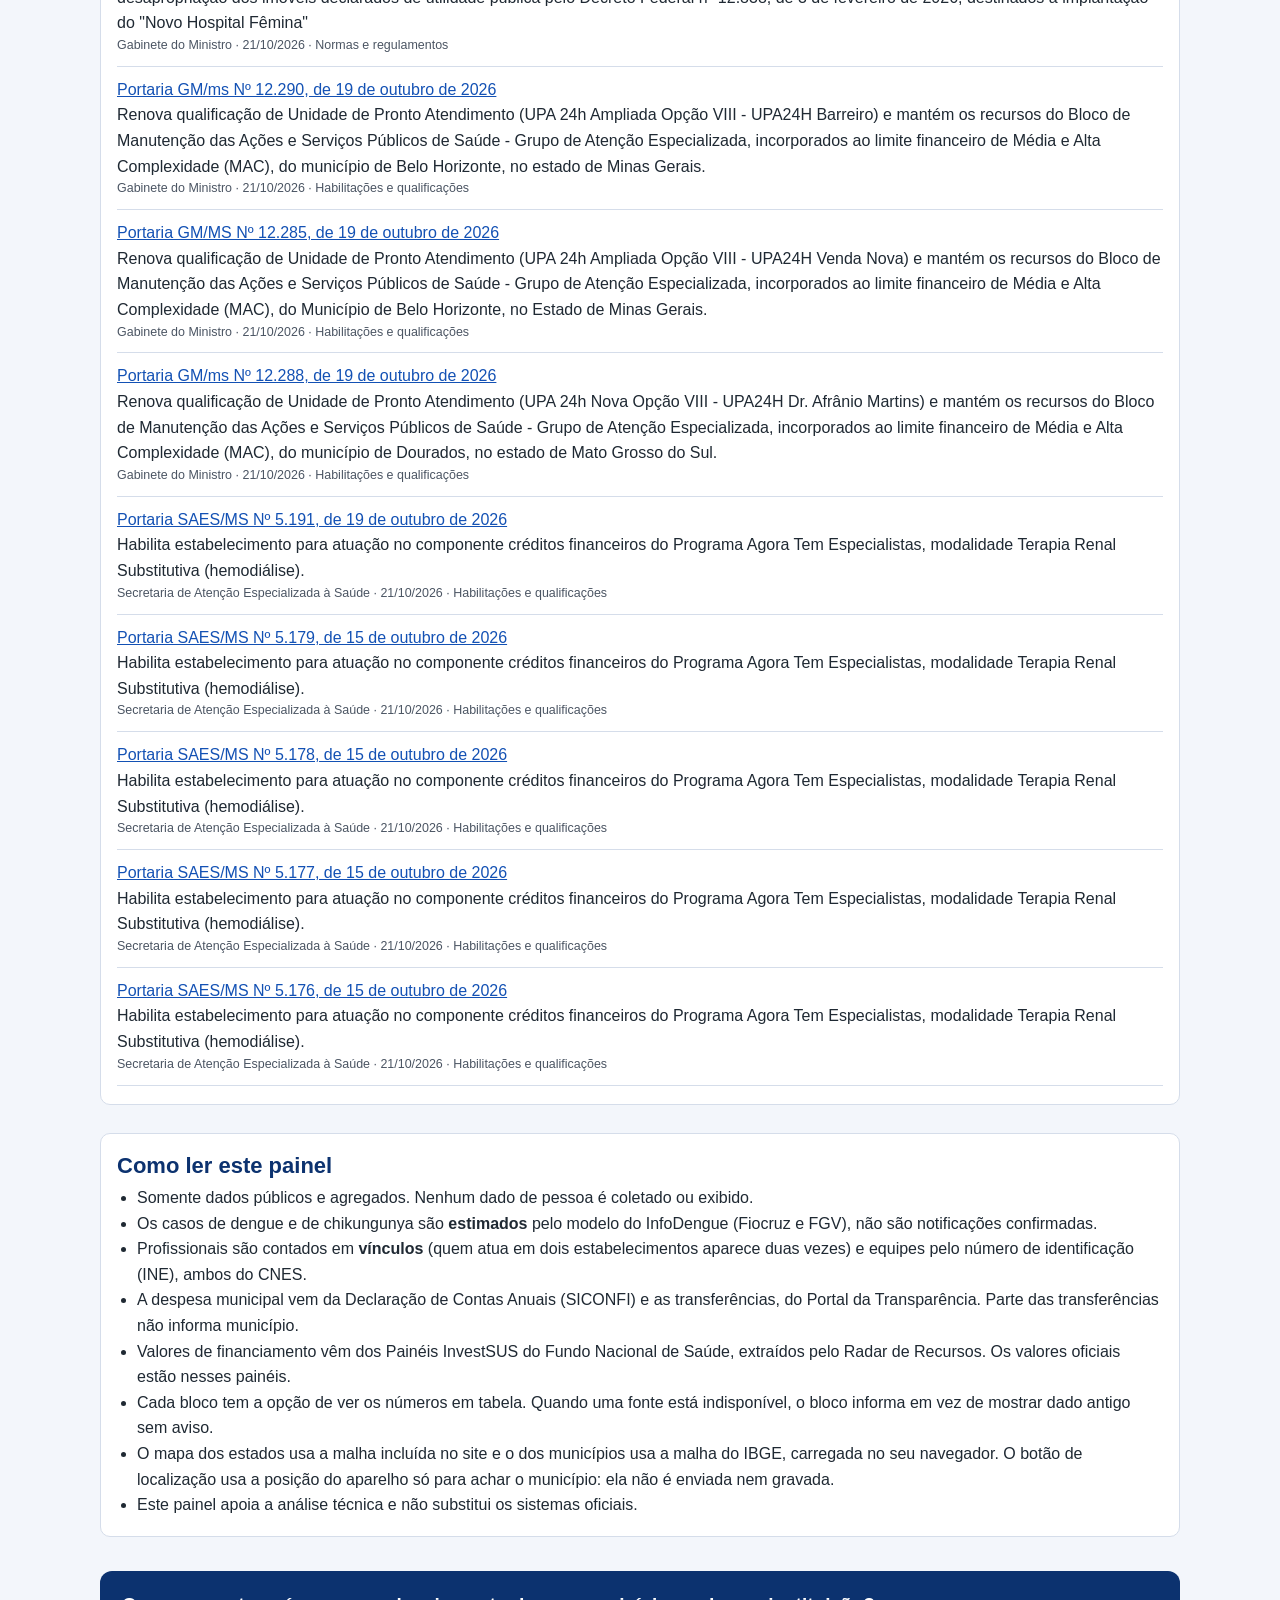
==== commit 19103347: "Restaura bloco dos 15% com dados do SIOPS Co-Authored-By: Claude Sonnet 5.5 <noreply@anthropic.com> " ====
--- a/index.html
+++ b/index.html
@@ -178,6 +178,6 @@
   </div>
 </footer>
 <aside id="jornada" class="jornada" aria-label="Sua jornada pela Sala"></aside>
-<script type="module" src="js/app.js?v=10"></script>
+<script type="module" src="js/app.js?v=11"></script>
 </body>
 </html>
